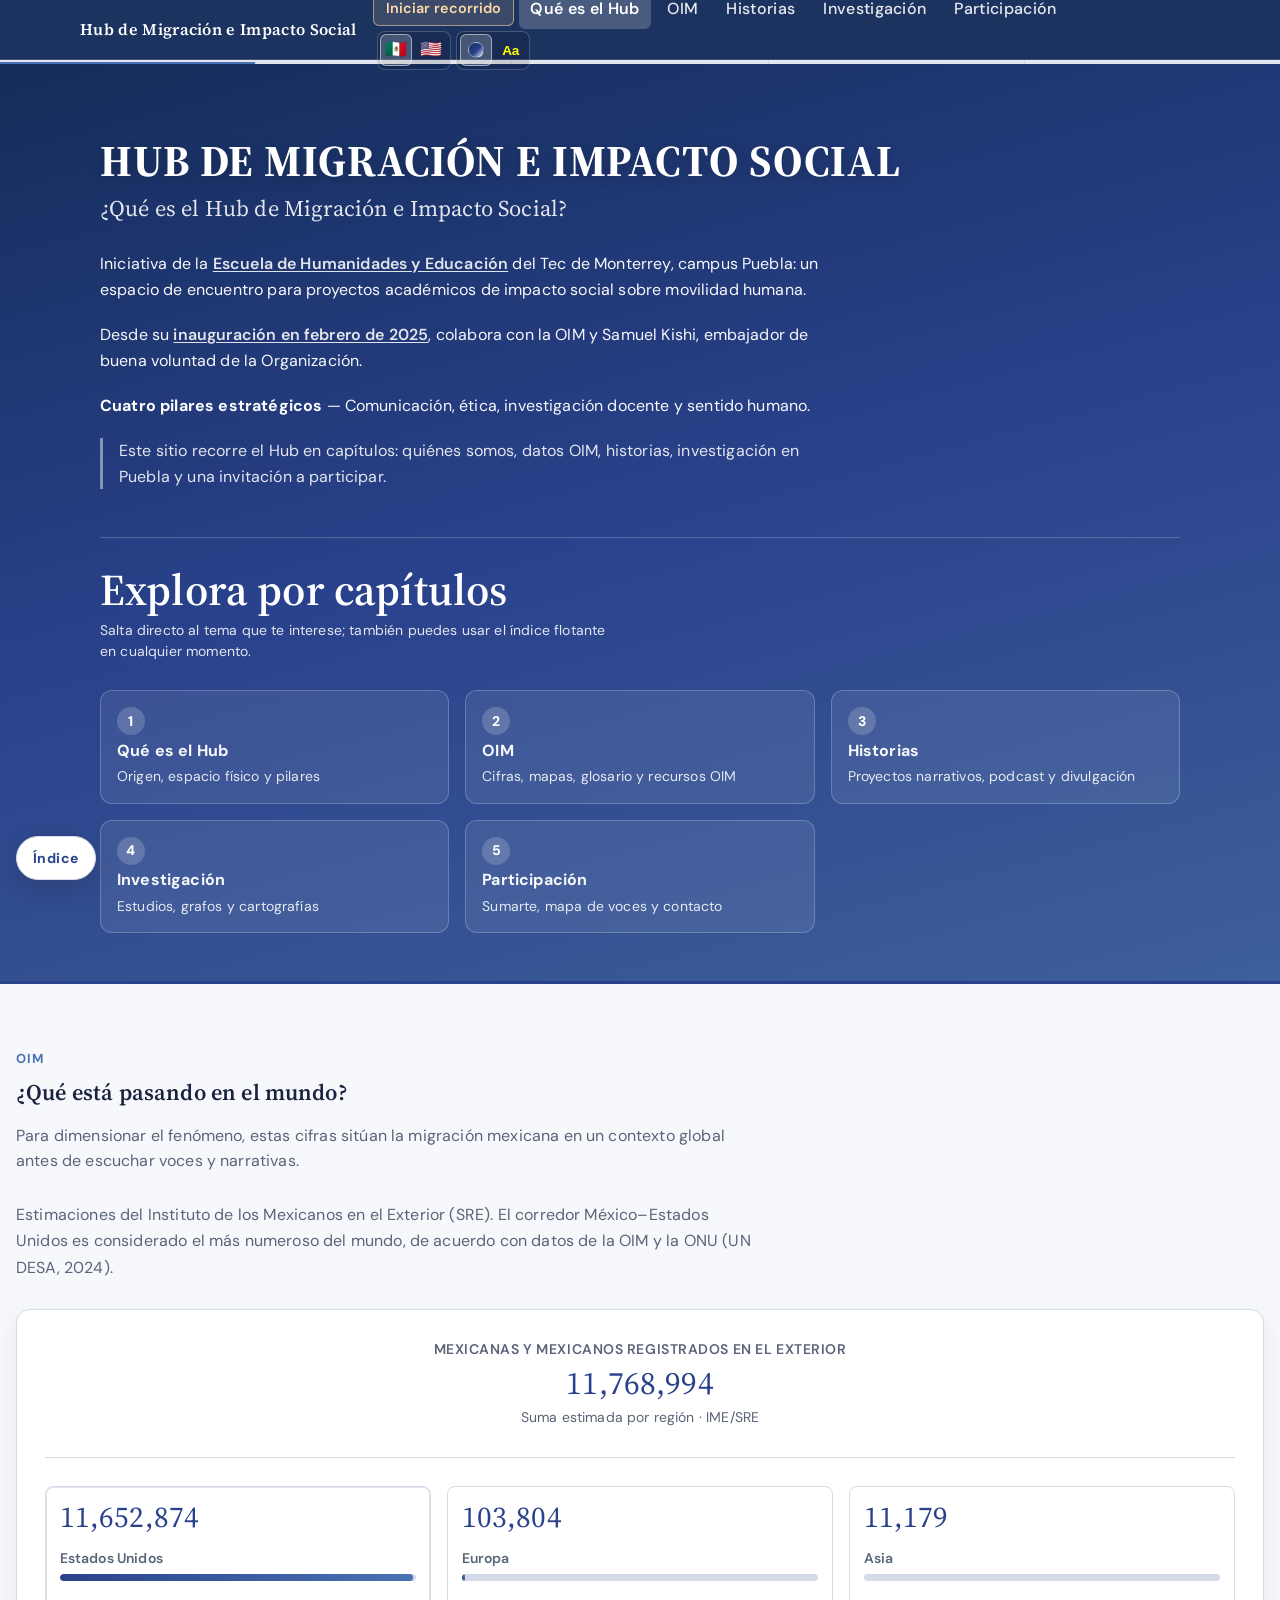
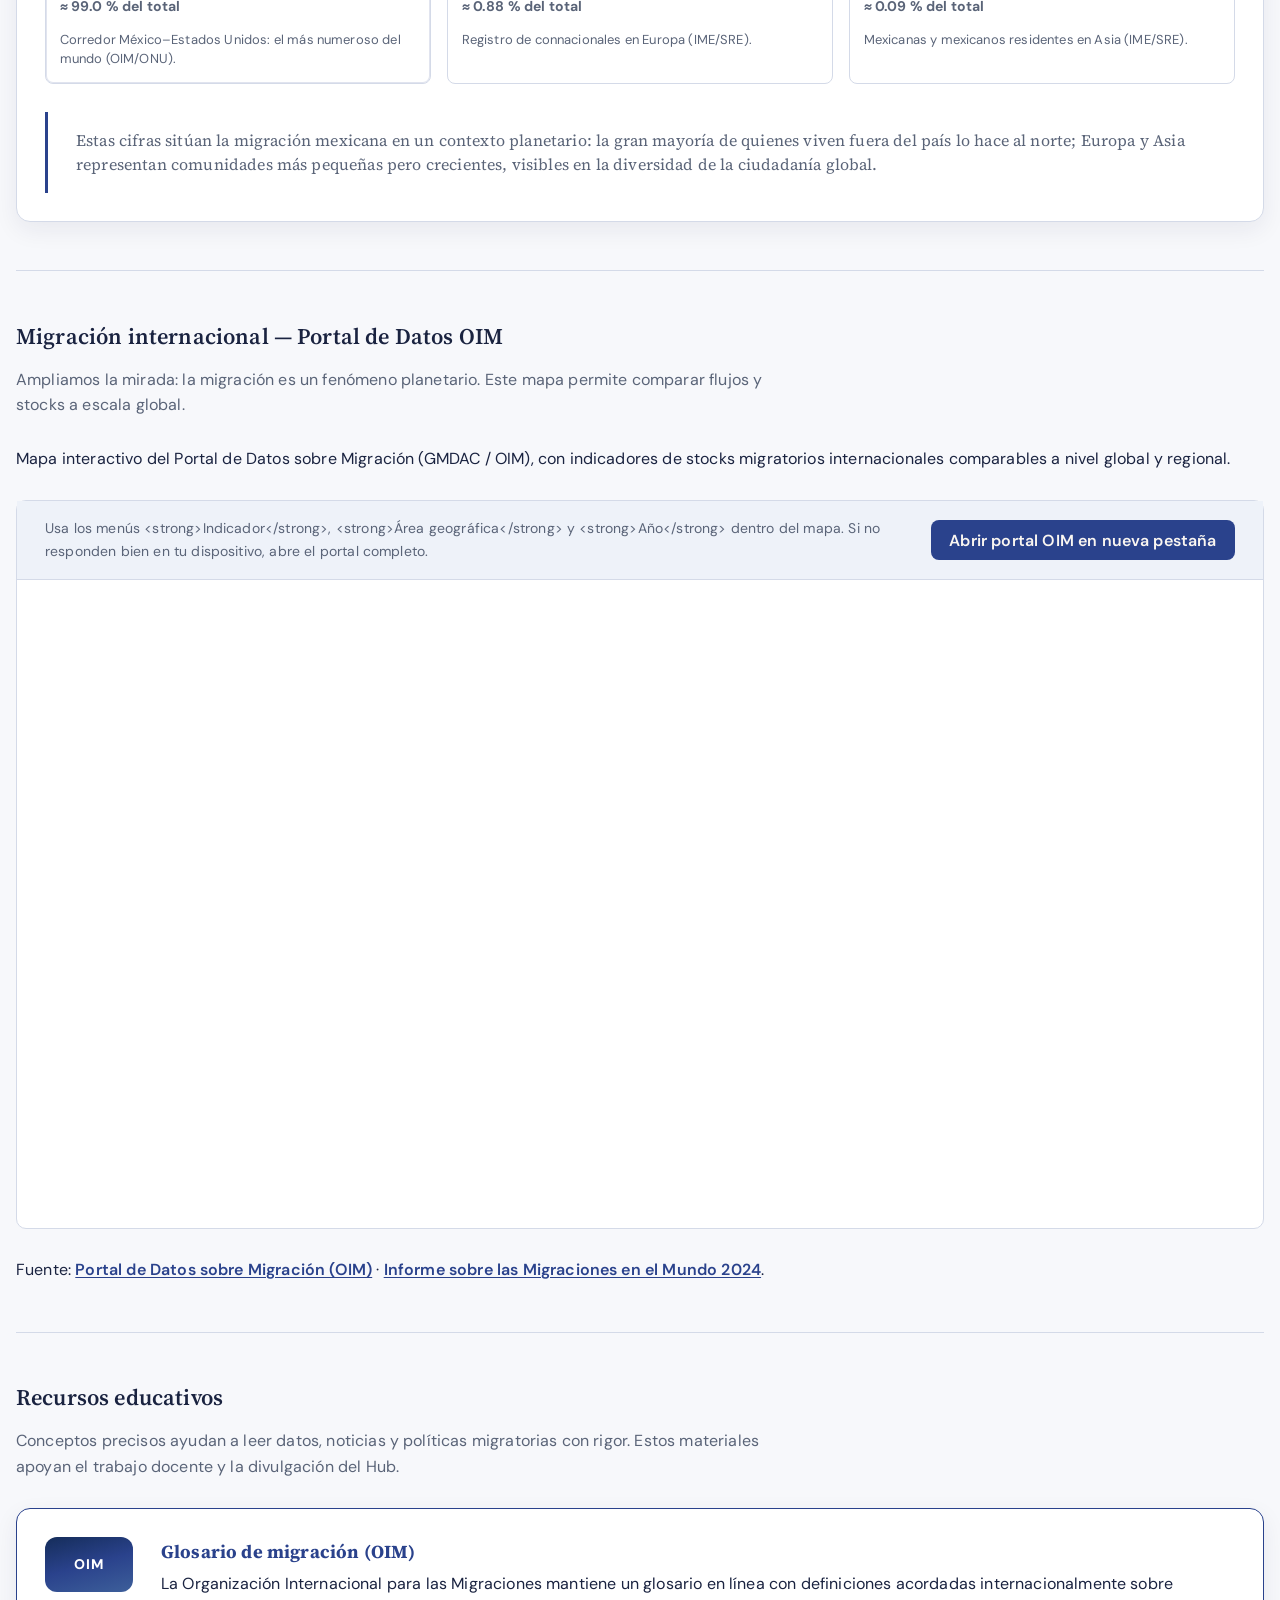
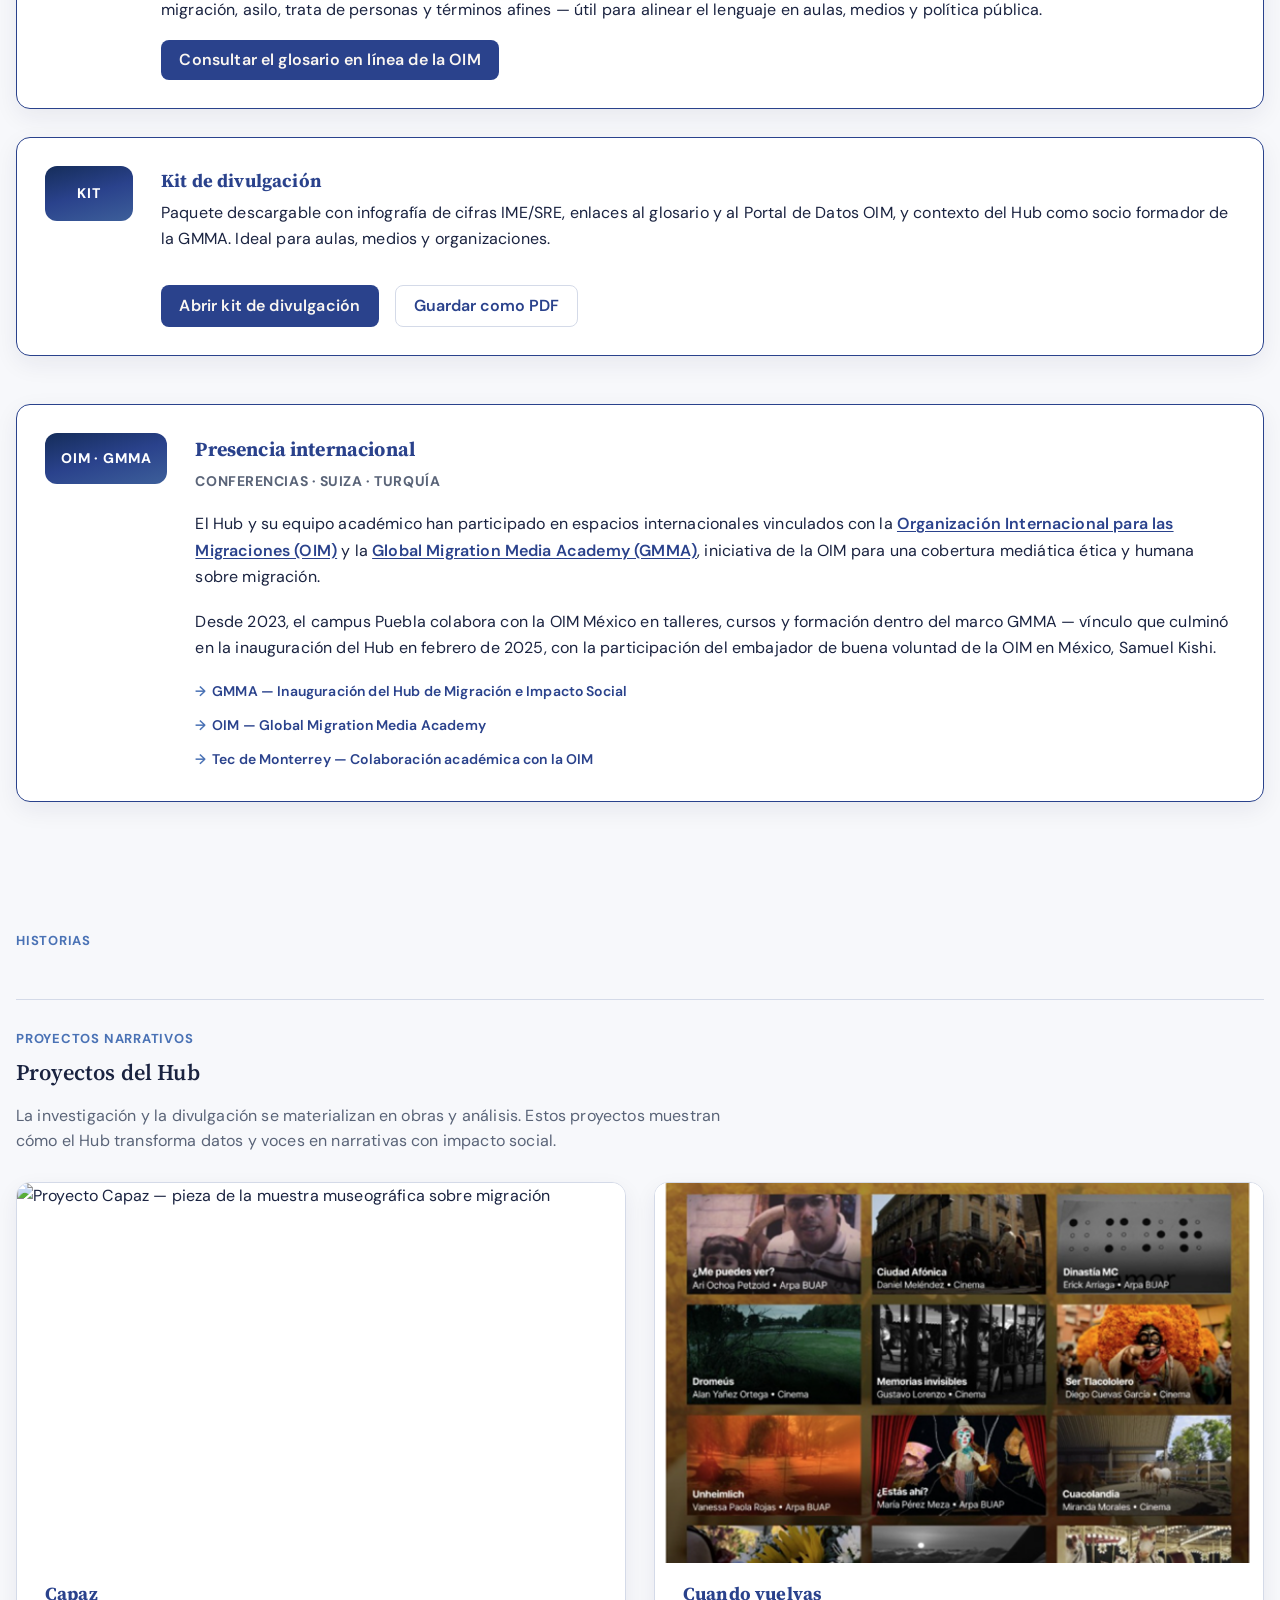
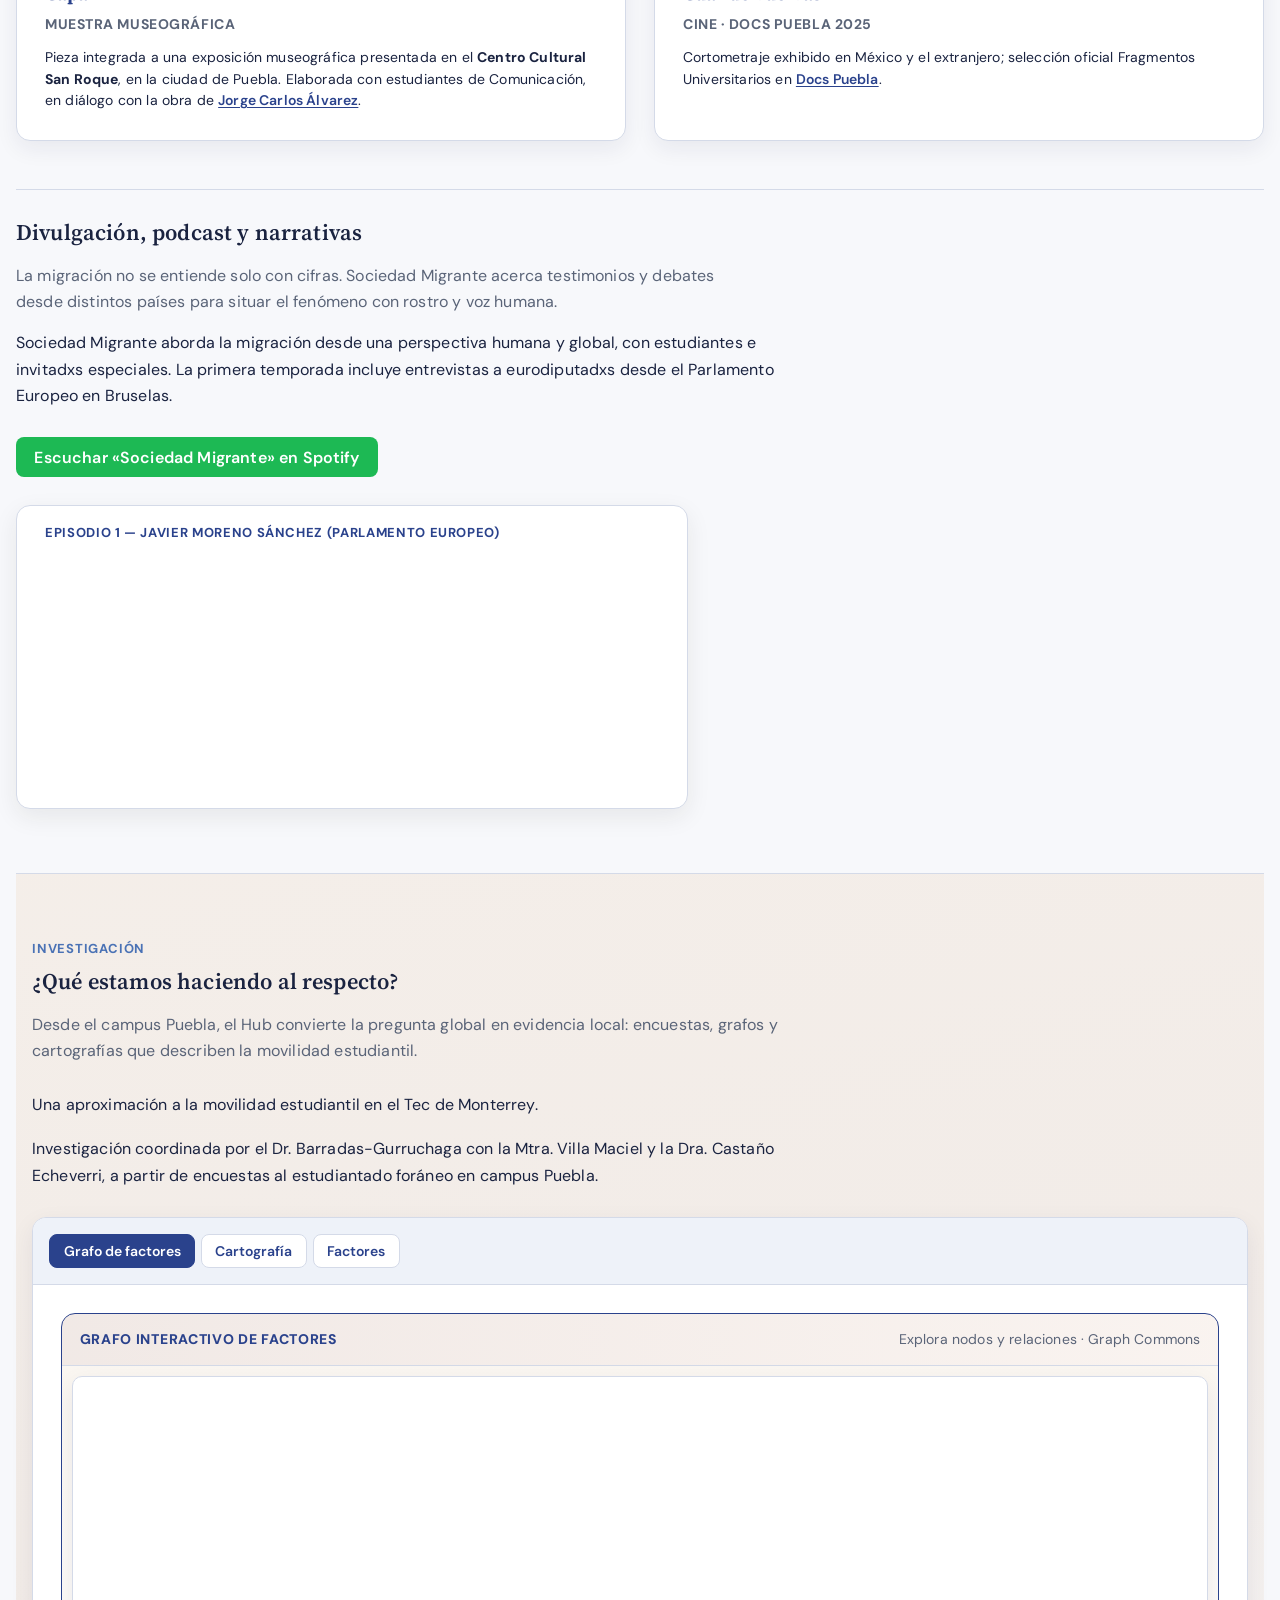
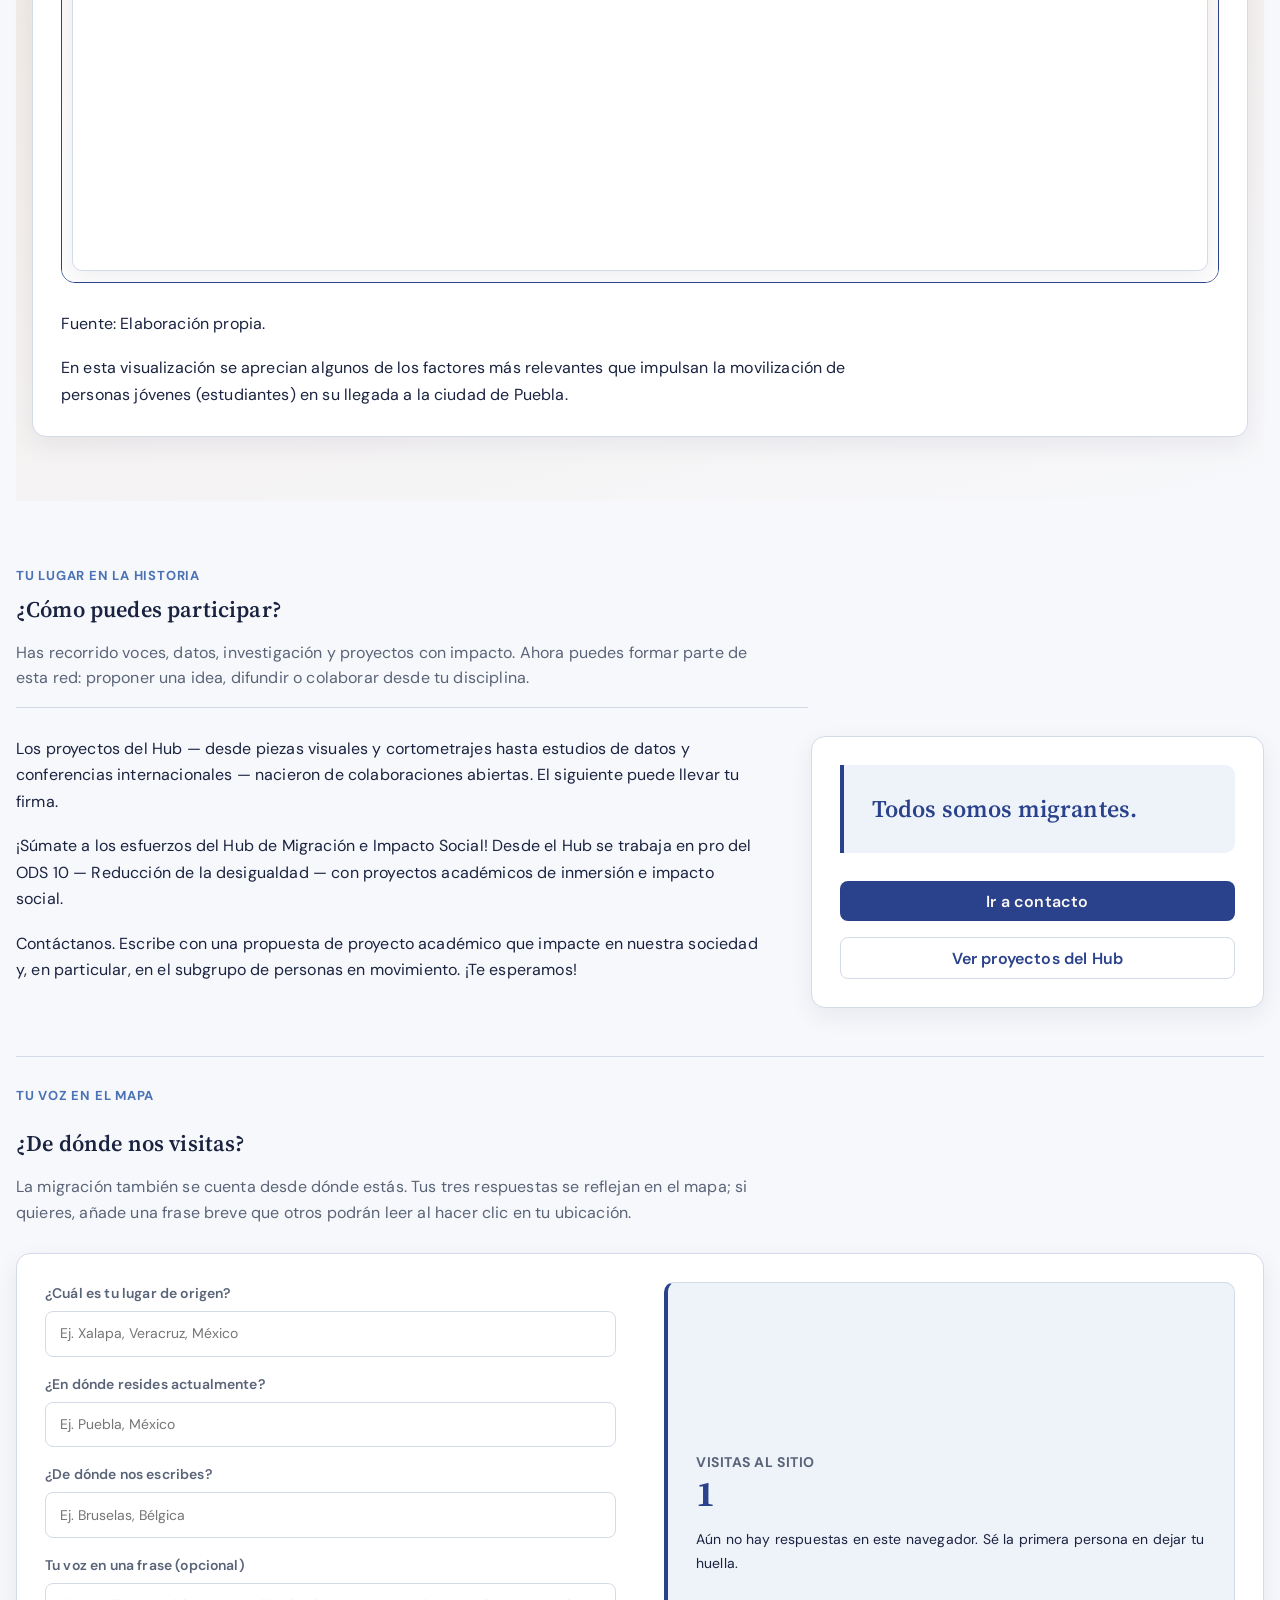
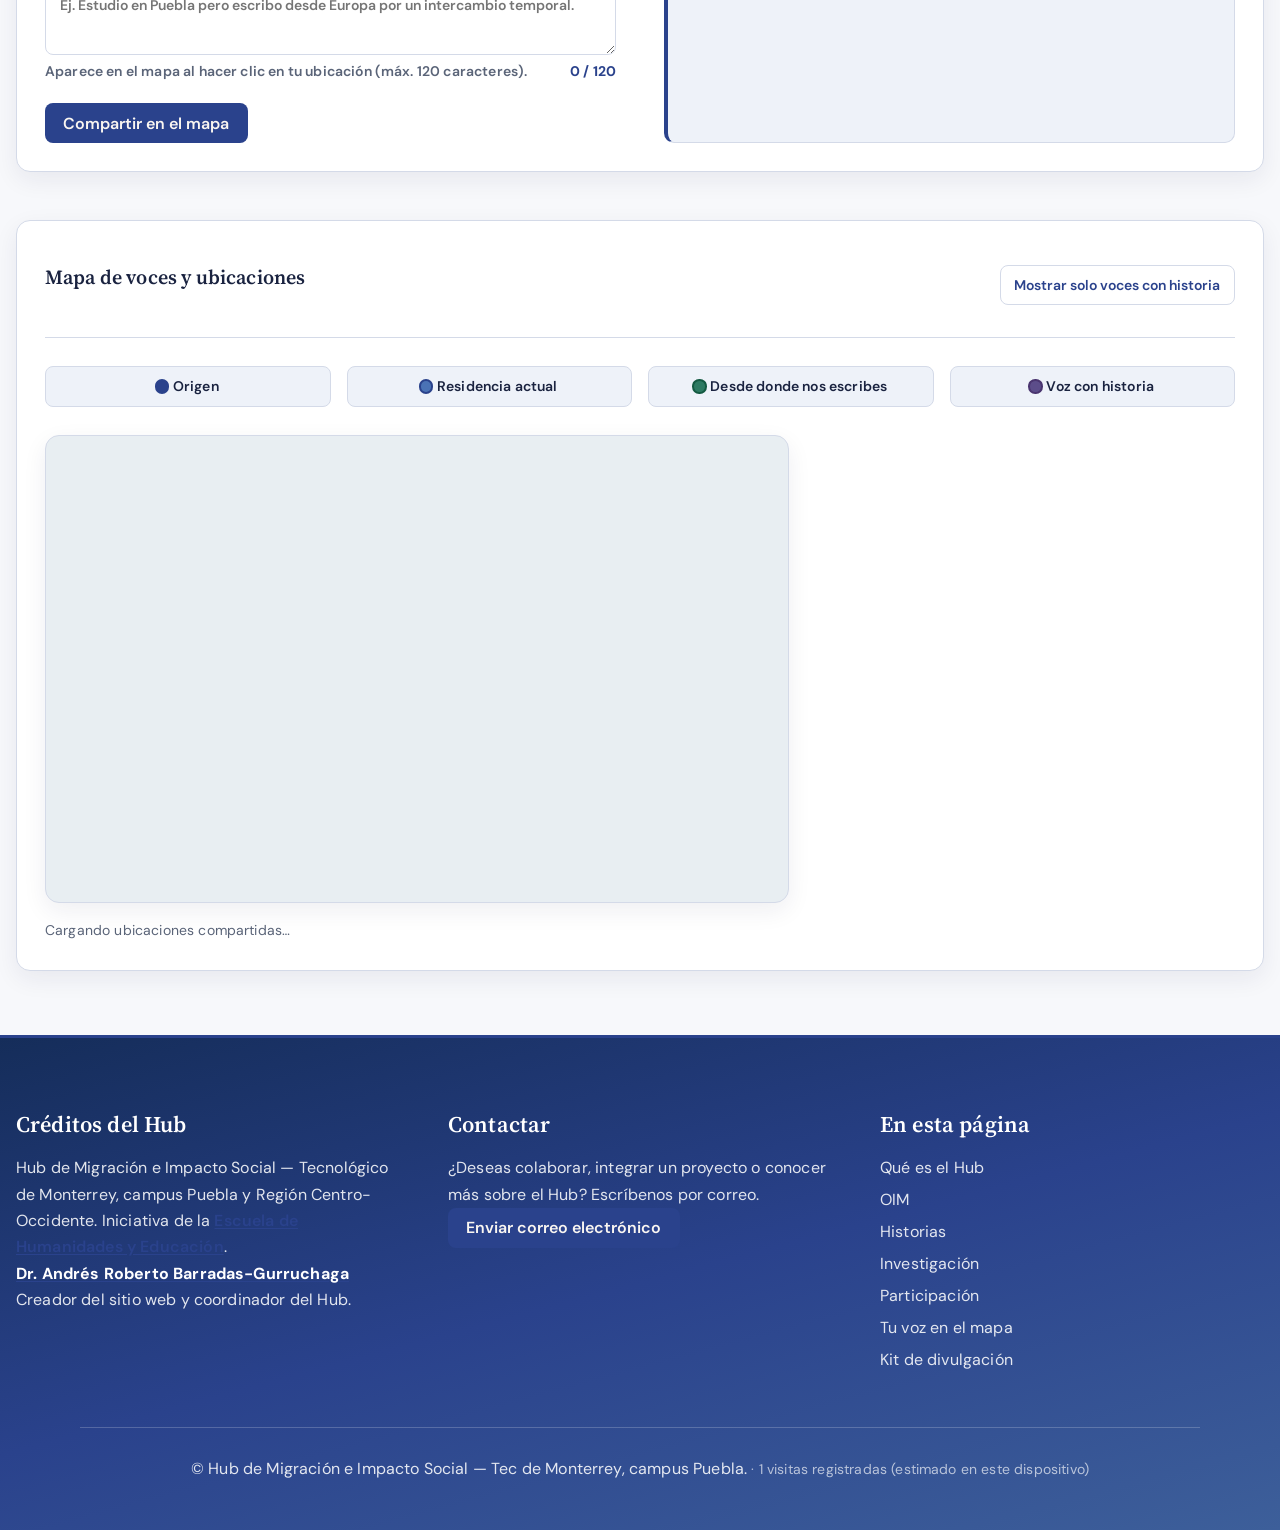
==== index.html @ b4bb7874 "a" ====
<!doctype html>
<html lang="es" data-paleta="institucional">
  <head>
    <meta charset="utf-8">
    <meta name="viewport" content="width=device-width, initial-scale=1">
    <title>Hub de Migración e Impacto Social — Tec de Monterrey, campus Puebla</title>
    <link rel="preconnect" href="https://fonts.googleapis.com">
    <link rel="preconnect" href="https://fonts.gstatic.com" crossorigin>
    <link href="https://fonts.googleapis.com/css2?family=DM+Sans:ital,opsz,wght@0,9..40,400;0,9..40,500;0,9..40,600;0,9..40,700;1,9..40,400&family=Source+Serif+4:ital,opsz,wght@0,8..60,400;0,8..60,600;0,8..60,700;1,8..60,400&display=swap" rel="stylesheet">
    <link rel="stylesheet" href="https://unpkg.com/leaflet@1.9.4/dist/leaflet.css" integrity="sha256-p4NxAoJBhIIN+hmNHrzRCf9tD/miZyoHS5obTRR9BMY=" crossorigin="">
    <link rel="stylesheet" href="style.css">
  </head>
  <body>
    <a class="saltar-contenido" href="#hub" data-i18n="skip">Saltar al contenido principal</a>

    <nav class="nav-hub" aria-label="Navegación principal del Hub">
      <div class="nav-hub-inner">
        <a class="nav-marca" href="#hub" data-i18n="nav.brand">Hub de Migración e Impacto Social</a>
        <button type="button" class="nav-toggle" aria-expanded="false" aria-controls="nav-menu" aria-label="Abrir menú de navegación">
          <span class="nav-toggle-bar" aria-hidden="true"></span>
          <span class="nav-toggle-bar" aria-hidden="true"></span>
          <span class="nav-toggle-bar" aria-hidden="true"></span>
        </button>
        <ul id="nav-menu" class="nav-menu">
          <li class="nav-item-recorrido">
            <button type="button" class="btn btn-recorrido-nav" id="btn-iniciar-recorrido" data-i18n="nav.tour">
              Iniciar recorrido
            </button>
          </li>
          <li><a href="#hub" data-nav="hub" data-i18n="nav.hub">Qué es el Hub</a></li>
          <li><a href="#ciudadania-global" data-nav="oim" data-i18n="nav.oim">OIM</a></li>
          <li><a href="#historias" data-nav="historias" data-i18n="nav.historias">Historias</a></li>
          <li><a href="#investigacion" data-nav="investigacion" data-i18n="nav.investigacion">Investigación</a></li>
          <li><a href="#participacion" data-nav="participacion" data-i18n="nav.participacion">Participación</a></li>
          <li class="nav-item-preferencias">
            <div class="nav-preferencias" role="group" aria-label="Preferencias de visualización">
              <div id="selector-idioma" class="selector-idioma" role="group" aria-label="Idioma">
                <button type="button" class="btn-idioma is-active" data-lang="es" aria-pressed="true" title="Español" aria-label="Español">
                  <span class="bandera" aria-hidden="true">🇲🇽</span>
                </button>
                <button type="button" class="btn-idioma" data-lang="en" aria-pressed="false" title="English" aria-label="English">
                  <span class="bandera" aria-hidden="true">🇺🇸</span>
                </button>
              </div>
              <div id="selector-paleta" class="selector-paleta" role="group" aria-label="Paleta de color">
                <button type="button" class="btn-paleta is-active" data-paleta="institucional" aria-pressed="true" title="Paleta institucional" data-i18n-aria="nav.palette.institutional" aria-label="Paleta institucional">
                  <span class="muestra-paleta muestra-institucional" aria-hidden="true"></span>
                </button>
                <button type="button" class="btn-paleta" data-paleta="accesibilidad" aria-pressed="false" title="Alto contraste" data-i18n-aria="nav.palette.accessibility" aria-label="Alto contraste para mejor lectura">
                  <span class="btn-paleta-icono" aria-hidden="true">Aa</span>
                </button>
              </div>
            </div>
          </li>
        </ul>
      </div>
    </nav>

    <div
      class="progreso-capitulos"
      id="progreso-capitulos"
      role="progressbar"
      aria-valuemin="0"
      aria-valuemax="100"
      aria-valuenow="0"
      data-i18n-aria="progress.label"
      aria-label="Progreso del recorrido por el Hub"
    >
      <div class="progreso-capitulos-relleno" id="progreso-relleno"></div>
      <div class="progreso-capitulos-segmentos" id="progreso-segmentos" aria-hidden="true"></div>
    </div>
    <p class="progreso-capitulo-actual" id="progreso-etiqueta" aria-live="polite">Capítulo: El Hub</p>

    <section id="hub" class="hub-presentacion seccion-ancla" aria-labelledby="hub-titulo-principal">
      <div class="hero-contenido">
        <h1 id="hub-titulo-principal" class="hub-titulo-principal titulo-grande">
          <span class="hub-titulo-linea" data-i18n="hub.title">HUB DE MIGRACIÓN E IMPACTO SOCIAL</span>
          <span class="hub-titulo-campus subtitulo" data-i18n="hub.subtitle">¿Qué es el Hub de Migración e Impacto Social?</span>
        </h1>

        <div class="hub-descripcion texto-flow">
          <p data-i18n="hub.p0" data-i18n-html="true">Iniciativa de la <a href="https://tec.mx/es/ehe" target="_blank" rel="noopener noreferrer">Escuela de Humanidades y Educación</a> del Tec de Monterrey, campus Puebla: un espacio de encuentro para proyectos académicos de impacto social sobre movilidad humana.</p>
          <p data-i18n="hub.p1" data-i18n-html="true">Desde su <a href="https://mediatik.com.mx/inauguran-en-el-tec-de-monterrey-puebla-un-centro-para-el-estudio-de-la-migracion/" target="_blank" rel="noopener noreferrer">inauguración en febrero de 2025</a>, colabora con la OIM y Samuel Kishi, embajador de buena voluntad de la Organización.</p>
          <p>
            <strong data-i18n="hub.p2.title">Cuatro pilares estratégicos</strong>
            <span data-i18n="hub.p2.body"> — Comunicación, ética, investigación docente y sentido humano.</span>
          </p>
          <p class="puente-narrativo hub-puente" data-i18n="hub.puente">
            Este sitio recorre el Hub en capítulos: quiénes somos, datos OIM, historias, investigación en Puebla y una invitación a participar.
          </p>
        </div>

        <nav class="hub-mapa-capitulos" aria-labelledby="hub-mapa-titulo">
          <h2 id="hub-mapa-titulo" class="hub-mapa-titulo" data-i18n="navmap.title">Explora por capítulos</h2>
          <p class="hub-mapa-ayuda" data-i18n="navmap.hint">Salta directo al tema que te interese; también puedes usar el índice flotante en cualquier momento.</p>
          <ul class="hub-mapa-grid">
            <li>
              <a href="#hub" class="hub-mapa-tarjeta" data-capitulo="hub">
                <span class="hub-mapa-num" aria-hidden="true">1</span>
                <span class="hub-mapa-nombre" data-i18n="nav.hub">Qué es el Hub</span>
                <span class="hub-mapa-desc" data-i18n="navmap.hub.desc">Origen, espacio físico y pilares</span>
              </a>
            </li>
            <li>
              <a href="#ciudadania-global" class="hub-mapa-tarjeta" data-capitulo="ciudadania-global">
                <span class="hub-mapa-num" aria-hidden="true">2</span>
                <span class="hub-mapa-nombre" data-i18n="nav.oim">OIM</span>
                <span class="hub-mapa-desc" data-i18n="navmap.oim.desc">Cifras, mapas, glosario y recursos OIM</span>
              </a>
            </li>
            <li>
              <a href="#historias" class="hub-mapa-tarjeta" data-capitulo="historias">
                <span class="hub-mapa-num" aria-hidden="true">3</span>
                <span class="hub-mapa-nombre" data-i18n="nav.historias">Historias</span>
                <span class="hub-mapa-desc" data-i18n="navmap.historias.desc">Proyectos narrativos, podcast y divulgación</span>
              </a>
            </li>
            <li>
              <a href="#investigacion" class="hub-mapa-tarjeta" data-capitulo="investigacion">
                <span class="hub-mapa-num" aria-hidden="true">4</span>
                <span class="hub-mapa-nombre" data-i18n="nav.investigacion">Investigación</span>
                <span class="hub-mapa-desc" data-i18n="navmap.investigacion.desc">Estudios, grafos y cartografías</span>
              </a>
            </li>
            <li>
              <a href="#participacion" class="hub-mapa-tarjeta" data-capitulo="participacion">
                <span class="hub-mapa-num" aria-hidden="true">5</span>
                <span class="hub-mapa-nombre" data-i18n="nav.participacion">Participación</span>
                <span class="hub-mapa-desc" data-i18n="navmap.participacion.desc">Sumarte, mapa de voces y contacto</span>
              </a>
            </li>
          </ul>
        </nav>
      </div>
    </section>

    <section id="ciudadania-global" class="seccion-datos seccion-rubro seccion-rubro--clara seccion-ancla" aria-labelledby="titulo-ciudadania">
      <div class="ancho-contenido">
        <p class="etiqueta" data-i18n="oim.label">OIM</p>
        <h2 id="titulo-ciudadania" class="subtitulo" data-i18n="ciudadania.title">¿Qué está pasando en el mundo?</h2>
        <p class="texto puente-narrativo" data-i18n="ciudadania.puente">
          Para dimensionar el fenómeno, estas cifras sitúan la migración mexicana en un contexto global antes de escuchar voces y narrativas.
        </p>
        <p class="texto datos-fuente" data-i18n="ciudadania.fuente">
          Estimaciones del Instituto de los Mexicanos en el Exterior (SRE). El corredor México–Estados Unidos es considerado el más numeroso del mundo, de acuerdo con datos de la OIM y la ONU (UN DESA, 2024).
        </p>

        <div class="ciudadania-datos-panel">
          <div class="ciudadania-total-resumen" aria-live="polite">
            <p class="ciudadania-total-etiqueta" data-i18n="ciudadania.total.label">Mexicanas y mexicanos registrados en el exterior</p>
            <p id="migrantes-total" class="ciudadania-total-numero">—</p>
            <p class="ciudadania-total-nota" data-i18n="ciudadania.total.nota">Suma estimada por región · IME/SRE</p>
          </div>

          <div class="panel-resumen panel-migracion" id="panel-migracion-contadores">
            <article class="ciudadania-region-card ciudadania-region-card--destacada">
              <span id="migrantes-eua" class="dato-destacado" data-contador="11654000" data-region="usa">0</span>
              <p class="texto ciudadania-region-nombre" data-i18n="ciudadania.usa">Estados Unidos</p>
              <div class="ciudadania-barra" role="presentation" aria-hidden="true">
                <span class="ciudadania-barra-relleno" data-barra-region="usa"></span>
              </div>
              <p class="ciudadania-region-pct" data-pct-region="usa"></p>
              <p class="ciudadania-region-nota" data-i18n="ciudadania.usa.nota">Corredor México–Estados Unidos: el más numeroso del mundo (OIM/ONU).</p>
            </article>
            <article class="ciudadania-region-card">
              <span id="migrantes-europa" class="dato-destacado" data-contador="103814" data-region="europa">0</span>
              <p class="texto ciudadania-region-nombre" data-i18n="ciudadania.europe">Europa</p>
              <div class="ciudadania-barra" role="presentation" aria-hidden="true">
                <span class="ciudadania-barra-relleno" data-barra-region="europa"></span>
              </div>
              <p class="ciudadania-region-pct" data-pct-region="europa"></p>
              <p class="ciudadania-region-nota" data-i18n="ciudadania.europe.nota">Registro de connacionales en Europa (IME/SRE).</p>
            </article>
            <article class="ciudadania-region-card">
              <span id="migrantes-asia" class="dato-destacado" data-contador="11180" data-region="asia">0</span>
              <p class="texto ciudadania-region-nombre" data-i18n="ciudadania.asia">Asia</p>
              <div class="ciudadania-barra" role="presentation" aria-hidden="true">
                <span class="ciudadania-barra-relleno" data-barra-region="asia"></span>
              </div>
              <p class="ciudadania-region-pct" data-pct-region="asia"></p>
              <p class="ciudadania-region-nota" data-i18n="ciudadania.asia.nota">Mexicanas y mexicanos residentes en Asia (IME/SRE).</p>
            </article>
          </div>

          <p class="ciudadania-contexto texto" data-i18n="ciudadania.contexto">
            Estas cifras sitúan la migración mexicana en un contexto planetario: la gran mayoría de quienes viven fuera del país lo hace al norte; Europa y Asia representan comunidades más pequeñas pero crecientes, visibles en la diversidad de la ciudadanía global.
          </p>
        </div>

        <div class="ciudadania-oim-bloque">
          <h3 class="subtitulo ciudadania-oim-titulo" data-i18n="ciudadania.oim.title">Migración internacional — Portal de Datos OIM</h3>
          <p class="texto puente-narrativo" data-i18n="ciudadania.oim.puente">
            Ampliamos la mirada: la migración es un fenómeno planetario. Este mapa permite comparar flujos y stocks a escala global.
          </p>
          <p class="texto" data-i18n="ciudadania.oim.body">
            Mapa interactivo del Portal de Datos sobre Migración (GMDAC / OIM), con indicadores de stocks migratorios internacionales comparables a nivel global y regional.
          </p>
          <div class="oim-embed-contenedor">
            <div class="oim-embed-cabecera">
              <p class="oim-embed-ayuda texto" data-i18n="ciudadania.oim.help">
                Usa los menús <strong>Indicador</strong>, <strong>Área geográfica</strong> y <strong>Año</strong> dentro del mapa. Si no responden bien en tu dispositivo, abre el portal completo.
              </p>
              <a
                class="btn btn-correo btn-oim-externo"
                id="oim-portal-externo"
                href="https://www.migrationdataportal.org/es"
                target="_blank"
                rel="noopener noreferrer"
                data-i18n="ciudadania.oim.open"
              >Abrir portal OIM en nueva pestaña</a>
            </div>
            <iframe
              class="oim-iframe"
              id="oim-map-iframe"
              src="https://www.migrationdataportal.org/es/embed-map"
              title="Mapa interactivo de migración — Organización Internacional para las Migraciones"
              loading="lazy"
              allowfullscreen
            ></iframe>
          </div>
          <p class="texto texto-fuente" data-i18n="ciudadania.oim.source" data-i18n-html="true">
            Fuente:
            <a href="https://www.migrationdataportal.org/es" target="_blank" rel="noopener noreferrer">Portal de Datos sobre Migración (OIM)</a>
            ·
            <a href="https://worldmigrationreport.iom.int/what-we-do/world-migration-report-2024/chapter-2/international-migrants-numbers-and-trends" target="_blank" rel="noopener noreferrer">Informe sobre las Migraciones en el Mundo 2024</a>.
          </p>
        </div>

        <div class="oim-recursos-bloque" id="recursos-oim" aria-labelledby="titulo-recursos-oim">
          <h3 id="titulo-recursos-oim" class="subtitulo" data-i18n="aprendizajes.title">Recursos educativos</h3>
          <p class="texto puente-narrativo" data-i18n="aprendizajes.puente">
            Conceptos precisos ayudan a leer datos, noticias y políticas migratorias con rigor. Estos materiales apoyan el trabajo docente y la divulgación del Hub.
          </p>

          <article class="glosario-oim tarjeta-recurso">
            <div class="tarjeta-recurso-marca" aria-hidden="true">
              <span class="tarjeta-recurso-sigla">OIM</span>
            </div>
            <div class="tarjeta-recurso-cuerpo texto-flow">
              <h4 class="proyecto-nombre" data-i18n="aprendizajes.glossary.title">Glosario de migración (OIM)</h4>
              <p class="texto" data-i18n="aprendizajes.glossary.body">
                La Organización Internacional para las Migraciones mantiene un glosario en línea con definiciones acordadas internacionalmente sobre migración, asilo, trata de personas y términos afines — útil para alinear el lenguaje en aulas, medios y política pública.
              </p>
              <a
                class="btn btn-correo"
                href="https://www.iom.int/key-migration-terms"
                target="_blank"
                rel="noopener noreferrer"
                data-i18n="aprendizajes.glossary.link"
              >
                Consultar el glosario en línea de la OIM
              </a>
            </div>
          </article>

          <article class="kit-divulgacion tarjeta-recurso" aria-labelledby="titulo-kit-divulgacion">
            <div class="tarjeta-recurso-marca" aria-hidden="true">
              <span class="tarjeta-recurso-sigla">KIT</span>
            </div>
            <div class="tarjeta-recurso-cuerpo texto-flow">
              <h4 id="titulo-kit-divulgacion" class="proyecto-nombre" data-i18n="kit.title">Kit de divulgación</h4>
              <p class="texto" data-i18n="kit.body">
                Paquete descargable con infografía de cifras IME/SRE, enlaces al glosario y al Portal de Datos OIM, y contexto del Hub como socio formador de la GMMA. Ideal para aulas, medios y organizaciones.
              </p>
              <div class="kit-acciones-sitio">
                <a
                  class="btn btn-correo"
                  href="kit-divulgacion.html"
                  target="_blank"
                  rel="noopener noreferrer"
                  data-i18n="kit.open"
                >Abrir kit de divulgación</a>
                <button type="button" class="btn btn-proyectos" id="btn-kit-pdf" data-i18n="kit.pdf">Guardar como PDF</button>
              </div>
            </div>
          </article>
        </div>

        <aside class="proyecto-internacional ciudadania-internacional" aria-labelledby="titulo-internacional">
          <div class="proyecto-internacional-marca" aria-hidden="true">
            <span class="proyecto-internacional-sigla">OIM · GMMA</span>
          </div>
          <div class="proyecto-internacional-contenido texto-flow">
            <h3 id="titulo-internacional" class="proyecto-nombre" data-i18n="ciudadania.int.title">Presencia internacional</h3>
            <p class="proyecto-tipo" data-i18n="ciudadania.int.type">Conferencias · Suiza · Turquía</p>
            <p class="texto" data-i18n="ciudadania.int.p1" data-i18n-html="true">
              El Hub y su equipo académico han participado en espacios internacionales vinculados con la
              <a href="https://www.iom.int/" target="_blank" rel="noopener noreferrer">Organización Internacional para las Migraciones (OIM)</a>
              y la
              <a href="https://www.mediamigrationacademy.org/about" target="_blank" rel="noopener noreferrer">Global Migration Media Academy (GMMA)</a>,
              iniciativa de la OIM para una cobertura mediática ética y humana sobre migración.
            </p>
            <p class="texto" data-i18n="ciudadania.int.p2">
              Desde 2023, el campus Puebla colabora con la OIM México en talleres, cursos y formación dentro del marco GMMA — vínculo que culminó en la inauguración del Hub en febrero de 2025, con la participación del embajador de buena voluntad de la OIM en México, Samuel Kishi.
            </p>
            <ul class="proyecto-enlaces">
              <li>
                <a href="https://www.mediamigrationacademy.org/blog/migration-and-social-impact-hub" target="_blank" rel="noopener noreferrer">
                  GMMA — Inauguración del Hub de Migración e Impacto Social
                </a>
              </li>
              <li>
                <a href="https://www.iom.int/news/global-migration-media-academy-brings-students-communications-professionals-together-address-ethical-coverage-migration" target="_blank" rel="noopener noreferrer">
                  OIM — Global Migration Media Academy
                </a>
              </li>
              <li>
                <a href="https://conecta.tec.mx/es/noticias/puebla/institucion/narrativa-en-corto-alumnos-de-tec-puebla-analizan-fenomeno-migratorio" target="_blank" rel="noopener noreferrer">
                  Tec de Monterrey — Colaboración académica con la OIM
                </a>
              </li>
            </ul>
          </div>
        </aside>
      </div>
    </section>

    <section id="historias" class="seccion-podcast seccion-rubro seccion-rubro--panel seccion-ancla" aria-labelledby="titulo-historias">
      <div class="ancho-contenido">
        <p class="etiqueta" data-i18n="historias.label">Historias</p>

        <div id="storytelling" class="historias-storytelling historias-storytelling--primero" aria-labelledby="titulo-storytelling">
          <p class="etiqueta" data-i18n="storytelling.label">Proyectos narrativos</p>
          <h2 id="titulo-storytelling" class="subtitulo" data-i18n="storytelling.title">Proyectos del Hub</h2>
          <p class="texto puente-narrativo" data-i18n="storytelling.puente">
            La investigación y la divulgación se materializan en obras y análisis. Estos proyectos muestran cómo el Hub transforma datos y voces en narrativas con impacto social.
          </p>

          <div class="proyectos-galeria">
            <article class="proyecto-tarjeta">
              <figure class="proyecto-figura">
                <img src="Capaz.png" alt="Proyecto Capaz — pieza de la muestra museográfica sobre migración" loading="lazy">
              </figure>
              <div class="proyecto-cuerpo">
                <h3 class="proyecto-nombre" data-i18n="storytelling.capaz.name">Capaz</h3>
                <p class="proyecto-tipo" data-i18n="storytelling.capaz.type">Muestra museográfica</p>
                <p class="texto" data-i18n="storytelling.capaz.body" data-i18n-html="true">
                  Pieza integrada a una exposición museográfica presentada en el
                  <strong>Centro Cultural San Roque</strong>, en la ciudad de Puebla.
                  Elaborada con estudiantes de Comunicación, en diálogo con la obra de
                  <a href="https://jorgecarlos.com/" target="_blank" rel="noopener noreferrer">Jorge Carlos Álvarez</a>.
                </p>
              </div>
            </article>

            <article class="proyecto-tarjeta">
              <figure class="proyecto-figura">
                <a href="https://docsmx.org" target="_blank" rel="noopener noreferrer">
                  <img src="CuandoVuelvas_DocsPue2025.2.png" alt="Cuando vuelvas — selección Docs Puebla 2025" loading="lazy">
                </a>
              </figure>
              <div class="proyecto-cuerpo">
                <h3 class="proyecto-nombre" data-i18n="storytelling.cuando.name">Cuando vuelvas</h3>
                <p class="proyecto-tipo" data-i18n="storytelling.cuando.type">Cine · Docs Puebla 2025</p>
                <p class="texto" data-i18n="storytelling.cuando.body" data-i18n-html="true">
                  Cortometraje exhibido en México y el extranjero; selección oficial Fragmentos Universitarios en
                  <a href="https://docsmx.org" target="_blank" rel="noopener noreferrer">Docs Puebla</a>.
                </p>
              </div>
            </article>
          </div>
        </div>

        <div class="historias-podcast-bloque" aria-labelledby="titulo-historias">
          <h2 id="titulo-historias" class="subtitulo" data-i18n="historias.title">Divulgación, podcast y narrativas</h2>
          <p class="texto puente-narrativo historias-podcast-puente" data-i18n="creacion.puente">
            La migración no se entiende solo con cifras. Sociedad Migrante acerca testimonios y debates desde distintos países para situar el fenómeno con rostro y voz humana.
          </p>
          <div class="podcast-contenido texto-flow">
            <p class="texto" data-i18n="creacion.p2">
              Sociedad Migrante aborda la migración desde una perspectiva humana y global, con estudiantes e invitadxs especiales. La primera temporada incluye entrevistas a eurodiputadxs desde el Parlamento Europeo en Bruselas.
            </p>
            <a
              class="btn btn-spotify"
              href="https://open.spotify.com/show/1GOWpD3yzR7r3ui2EHd2HM"
              target="_blank"
              rel="noopener noreferrer"
              data-i18n="creacion.spotify"
            >
              Escuchar «Sociedad Migrante» en Spotify
            </a>
          </div>

          <div class="podcast-reproductor">
            <p class="podcast-reproductor-etiqueta" data-i18n="creacion.episode">Episodio 1 — Javier Moreno Sánchez (Parlamento Europeo)</p>
            <iframe
              class="podcast-embed"
              src="https://open.spotify.com/embed/episode/1pZksnI3J2604Y3gl9abbT?utm_source=generator&theme=0"
              title="Charla con Javier Moreno Sánchez, desde el Parlamento Europeo — Parte 1 — Sociedad Migrante"
              loading="lazy"
              allow="autoplay; clipboard-write; encrypted-media; fullscreen; picture-in-picture"
              allowfullscreen
            ></iframe>
          </div>
        </div>
      </div>
    </section>

    <main>
      <section id="investigacion" class="seccion-investigacion seccion-rubro seccion-rubro--panel seccion-ancla" aria-labelledby="titulo-investigacion">
        <div class="ancho-contenido">
          <p id="etiqueta-investigacion" class="etiqueta" data-i18n="investigacion.label">Investigación</p>
          <h2 id="titulo-investigacion" class="subtitulo" data-i18n="investigacion.title">¿Qué estamos haciendo al respecto?</h2>
          <p class="texto puente-narrativo" data-i18n="investigacion.puente">
            Desde el campus Puebla, el Hub convierte la pregunta global en evidencia local: encuestas, grafos y cartografías que describen la movilidad estudiantil.
          </p>

          <div class="investigacion-intro texto-flow">
            <p class="texto" data-i18n="investigacion.study.p1"><strong>Una aproximación a la movilidad estudiantil en el Tec de Monterrey.</strong></p>
            <p class="texto" data-i18n="investigacion.study.p2">
              Investigación coordinada por el Dr. Barradas-Gurruchaga con la Mtra. Villa Maciel y la Dra. Castaño Echeverri, a partir de encuestas al estudiantado foráneo en campus Puebla.
            </p>
          </div>

          <div class="investigacion-tabs" id="investigacion-tabs">
            <div class="investigacion-tabs-nav" role="tablist" aria-label="Evidencias de investigación">
              <button type="button" class="investigacion-tab-btn is-active" role="tab" id="tab-grafo" aria-selected="true" aria-controls="panel-grafo" data-tab="grafo" data-i18n="investigacion.tab.graph">Grafo de factores</button>
              <button type="button" class="investigacion-tab-btn" role="tab" id="tab-carto" aria-selected="false" aria-controls="panel-carto" data-tab="carto" data-i18n="investigacion.tab.carto">Cartografía</button>
              <button type="button" class="investigacion-tab-btn" role="tab" id="tab-factores" aria-selected="false" aria-controls="panel-factores" data-tab="factores" data-i18n="investigacion.tab.factores">Factores</button>
            </div>

            <div class="investigacion-tab-panel is-active" id="panel-grafo" role="tabpanel" aria-labelledby="tab-grafo" data-panel="grafo">
              <div class="graphcommons-marco">
                <div class="graphcommons-cabecera">
                  <p class="graphcommons-etiqueta" data-i18n="investigacion.graph.label">Grafo interactivo de factores</p>
                  <p class="graphcommons-nota" data-i18n="investigacion.graph.note">Explora nodos y relaciones · Graph Commons</p>
                </div>
                <div class="graphcommons-contenedor">
                  <iframe
                    class="graphcommons-iframe"
                    src="https://graphcommons.com/graphs/c1b30234-b0f4-4379-9443-551076505668?mode=select&show=ai-chat"
                    title="Grafo de factores de movilidad estudiantil — Graph Commons"
                    loading="lazy"
                    allowfullscreen
                  ></iframe>
                </div>
              </div>
              <div class="investigacion-pie texto-flow">
                <p class="texto texto-fuente" data-i18n="investigacion.graph.source">Fuente: Elaboración propia.</p>
                <p class="texto" data-i18n="investigacion.graph.body">
                  En esta visualización se aprecian algunos de los factores más relevantes que impulsan la movilización de personas jóvenes (estudiantes) en su llegada a la ciudad de Puebla.
                </p>
              </div>
            </div>

            <div class="investigacion-tab-panel" id="panel-carto" role="tabpanel" aria-labelledby="tab-carto" data-panel="carto" hidden>
              <p class="texto" data-i18n="investigacion.carto.body">
                Dendograma lineal con estados de procedencia, ciudades de origen y razones de llegada a Puebla.
              </p>
              <p class="texto cartog-ayuda" data-i18n="investigacion.carto.help">
                Pasa el cursor o toca un nodo para resaltar sus conexiones. Haz clic para fijar la selección.
              </p>

              <div class="cartog-controles" aria-label="Controles de la cartografía">
                <div class="cartog-filtros-columna" role="group" aria-label="Filtrar por columna del dendograma">
                  <span class="cartog-filtros-etiqueta" data-i18n="investigacion.carto.filter">Ver columna</span>
                  <button type="button" class="cartog-filtro-btn is-active" data-filtro-columna="todos" data-i18n="investigacion.carto.all">Todo</button>
                  <button type="button" class="cartog-filtro-btn" data-filtro-columna="estados" data-i18n="investigacion.carto.states">Estados</button>
                  <button type="button" class="cartog-filtro-btn" data-filtro-columna="ciudades" data-i18n="investigacion.carto.cities">Ciudades</button>
                  <button type="button" class="cartog-filtro-btn" data-filtro-columna="motivos" data-i18n="investigacion.carto.motives">Motivos</button>
                </div>
                <label class="cartog-filtro">
                  <span data-i18n="investigacion.carto.search">Buscar en la cartografía</span>
                  <input type="search" id="cartog-buscar" data-i18n-placeholder="investigacion.carto.search.ph" placeholder="Estado, ciudad o motivo…" autocomplete="off">
                </label>
                <button type="button" class="btn btn-cartog-limpiar" id="cartog-limpiar" hidden data-i18n="investigacion.carto.clear">Limpiar selección</button>
              </div>

              <div class="svg-wrapper" id="cartog-contenedor">
                <object
                  id="cartog-svg"
                  data="Cartog.Estudiantes.svg"
                  type="image/svg+xml"
                  class="svg-interactivo"
                  aria-label="Dendograma interactivo de movilidad estudiantil: estados, ciudades de origen y motivos de llegada a Puebla">
                </object>
              </div>

              <div id="cartog-tooltip" class="cartog-tooltip" role="status" aria-live="polite" hidden></div>

              <aside id="cartog-detalle" class="cartog-detalle" aria-live="polite">
                <p class="cartog-detalle-placeholder texto" data-i18n="investigacion.carto.detail">
                  Selecciona un nodo en la visualización para ver su nombre, columna (estado, ciudad o motivo) y conexiones relacionadas.
                </p>
              </aside>
            </div>

            <div class="investigacion-tab-panel" id="panel-factores" role="tabpanel" aria-labelledby="tab-factores" data-panel="factores" hidden>
              <div class="factores-interactivo" id="factores-interactivo" aria-labelledby="factores-titulo-grafica">
                <p id="factores-titulo-grafica" class="factores-titulo-grafica" data-i18n="investigacion.factores.title">Factores asociados a permanecer en Puebla</p>
                <p class="factores-subtitulo-grafica" data-i18n="investigacion.factores.sub">Pasa el cursor o toca una barra para ver el detalle.</p>
                <div class="factores-grafica" id="factores-grafica" role="list"></div>
                <p class="factores-detalle" id="factores-detalle" aria-live="polite" data-i18n="investigacion.factores.hint">
                  Selecciona un factor para explorar los resultados de la encuesta.
                </p>
                <p class="texto investigacion-factores-desc" data-i18n="investigacion.factores.desc">
                  Agrupación temática derivada de respuestas abiertas de estudiantes que indicaron que permanecerían en Puebla, presentada a nivel nacional.
                </p>
                <button type="button" class="factores-toggle-png" id="factores-toggle-png" aria-expanded="false" aria-controls="factores-png-original" data-i18n="investigacion.factores.toggle">
                  Ver imagen original del estudio
                </button>
                <figure class="factores-png-original" id="factores-png-original" hidden>
                  <img src="Factores asociados a permanecer en Puebla.png" alt="Gráfica estática — factores asociados a permanecer en Puebla" loading="lazy">
                </figure>
              </div>
            </div>
          </div>
        </div>
      </section>
    </main>

    <section id="participacion" class="seccion-participacion seccion-rubro seccion-rubro--panel seccion-ancla" aria-labelledby="titulo-participacion">
      <div class="ancho-contenido">
        <header class="seccion-cabecera">
          <p class="etiqueta" data-i18n="participacion.label">Tu lugar en la historia</p>
          <h2 id="titulo-participacion" class="subtitulo" data-i18n="participacion.title">¿Cómo puedes participar?</h2>
          <p class="texto puente-narrativo participacion-puente" data-i18n="participacion.puente">
            Has recorrido voces, datos, investigación y proyectos con impacto. Ahora puedes formar parte de esta red: proponer una idea, difundir o colaborar desde tu disciplina.
          </p>
        </header>

        <div class="participacion-layout">
          <div class="participacion-main texto-flow">
            <p class="texto" data-i18n="participacion.p1">
              Los proyectos del Hub — desde piezas visuales y cortometrajes hasta estudios de datos y conferencias internacionales — nacieron de colaboraciones abiertas. El siguiente puede llevar tu firma.
            </p>
            <p class="texto" data-i18n="participacion.p2">
              ¡Súmate a los esfuerzos del Hub de Migración e Impacto Social! Desde el Hub se trabaja en pro del ODS 10 — Reducción de la desigualdad — con proyectos académicos de inmersión e impacto social.
            </p>
            <p class="texto" data-i18n="participacion.p3">
              Contáctanos. Escribe con una propuesta de proyecto académico que impacte en nuestra sociedad y, en particular, en el subgrupo de personas en movimiento. ¡Te esperamos!
            </p>
          </div>

          <aside class="participacion-aside" aria-label="Invitación a participar">
            <blockquote class="participacion-lema-card">
              <p data-i18n="participacion.lema">Todos somos migrantes.</p>
            </blockquote>
            <div class="participacion-acciones">
              <a class="btn btn-correo btn-participar" href="#contacto" data-i18n="participacion.contact">Ir a contacto</a>
              <a class="btn btn-proyectos" href="#storytelling" data-i18n="participacion.projects">Ver proyectos del Hub</a>
            </div>
          </aside>
        </div>

        <div id="encuesta-visitantes" class="participacion-encuesta seccion-ancla" aria-labelledby="titulo-encuesta">
          <header class="participacion-encuesta-cabecera">
            <p class="etiqueta" data-i18n="encuesta.label">Tu voz en el mapa</p>
            <h3 id="titulo-encuesta" class="subtitulo" data-i18n="encuesta.title">¿De dónde nos visitas?</h3>
            <p class="texto puente-narrativo" data-i18n="encuesta.puente">
              La migración también se cuenta desde dónde estás. Tus tres respuestas se reflejan en el mapa; si quieres, añade una frase breve que otros podrán leer al hacer clic en tu ubicación.
            </p>
          </header>

          <div class="encuesta-layout">
          <div class="encuesta-panel">
            <form id="form-visitante" class="encuesta-formulario" novalidate>
              <label class="encuesta-campo">
                <span data-i18n="encuesta.origin">¿Cuál es tu lugar de origen?</span>
                <input type="text" id="visitante-origen" name="origen" required autocomplete="address-level2" data-i18n-placeholder="encuesta.origin.ph" placeholder="Ej. Xalapa, Veracruz, México">
              </label>
              <label class="encuesta-campo">
                <span data-i18n="encuesta.residence">¿En dónde resides actualmente?</span>
                <input type="text" id="visitante-residencia" name="residencia" required autocomplete="address-level1" data-i18n-placeholder="encuesta.residence.ph" placeholder="Ej. Puebla, México">
              </label>
              <label class="encuesta-campo">
                <span data-i18n="encuesta.write">¿De dónde nos escribes?</span>
                <input type="text" id="visitante-escribe" name="escribe" required autocomplete="country-name" data-i18n-placeholder="encuesta.write.ph" placeholder="Ej. Bruselas, Bélgica">
              </label>
              <label class="encuesta-campo encuesta-campo-historia">
                <span data-i18n="encuesta.story">Tu voz en una frase (opcional)</span>
                <textarea
                  id="visitante-historia"
                  name="historia"
                  rows="2"
                  maxlength="120"
                  data-i18n-placeholder="encuesta.story.ph"
                  placeholder="Ej. Estudio en Puebla pero escribo desde Europa por un intercambio temporal."
                  aria-describedby="historia-ayuda historia-contador"
                ></textarea>
                <span class="encuesta-historia-pie">
                  <span id="historia-ayuda" class="encuesta-historia-ayuda" data-i18n="encuesta.story.help">Aparece en el mapa al hacer clic en tu ubicación (máx. 120 caracteres).</span>
                  <span id="historia-contador" class="encuesta-historia-contador" aria-live="polite">0 / 120</span>
                </span>
              </label>
              <button type="submit" class="btn btn-correo encuesta-btn-enviar" data-i18n="encuesta.submit">Compartir en el mapa</button>
            </form>

            <aside class="encuesta-resumen" aria-live="polite">
              <p class="encuesta-contador-visitas">
                <span class="encuesta-contador-etiqueta" data-i18n="encuesta.visits">Visitas al sitio</span>
                <strong id="contador-visitas">—</strong>
              </p>
              <p class="texto encuesta-mensaje" id="encuesta-mensaje" data-i18n="encuesta.empty">
                Aún no hay respuestas en este navegador. Sé la primera persona en dejar tu huella.
              </p>
              <ul class="encuesta-lista" id="encuesta-lista" hidden></ul>
            </aside>
          </div>

          <div class="encuesta-mapa-zona">
            <div class="mapa-visitantes-bloque">
              <div class="mapa-visitantes-cabecera">
                <h3 class="subtitulo mapa-visitantes-titulo" data-i18n="encuesta.map.title">Mapa de voces y ubicaciones</h3>
                <div class="mapa-visitantes-herramientas">
                  <button type="button" class="btn btn-mapa-filtro" id="mapa-filtro-voces" aria-pressed="false" data-i18n="encuesta.map.filter">
                    Mostrar solo voces con historia
                  </button>
                  <p class="texto mapa-api-estado" id="mapa-api-estado" hidden></p>
                </div>
              </div>

              <div class="mapa-leyenda-grid">
                <span class="mapa-leyenda-item mapa-leyenda-origen" data-i18n="encuesta.map.origin">Origen</span>
                <span class="mapa-leyenda-item mapa-leyenda-residencia" data-i18n="encuesta.map.residence">Residencia actual</span>
                <span class="mapa-leyenda-item mapa-leyenda-escribe" data-i18n="encuesta.map.write">Desde donde nos escribes</span>
                <span class="mapa-leyenda-item mapa-leyenda-voz" data-i18n="encuesta.map.voice">Voz con historia</span>
              </div>

              <div class="mapa-visitantes-grid">
                <div class="mapa-visitantes-col">
                  <div id="mapa-visitantes" class="mapa-visitantes" role="application" aria-label="Mapa interactivo de origen y residencia de visitantes" tabindex="0"></div>
                  <p class="texto mapa-visitantes-nota" id="mapa-visitantes-nota" data-i18n="encuesta.map.loading">
                    Cargando ubicaciones compartidas…
                  </p>
                </div>
                <aside class="mapa-voces-panel" id="mapa-voces-panel" aria-labelledby="mapa-voces-titulo" hidden>
                  <h4 id="mapa-voces-titulo" class="mapa-voces-titulo" data-i18n="encuesta.voices.title">Voces en el mapa</h4>
                  <p class="texto mapa-voces-intro" data-i18n="encuesta.voices.intro">Haz clic en una frase para centrar el mapa en esa ubicación y leer la historia completa.</p>
                  <ul class="mapa-voces-lista" id="mapa-voces-lista"></ul>
                </aside>
              </div>
            </div>
          </div>
        </div>
      </div>
    </section>

    <div id="recorrido-overlay" class="recorrido-overlay" hidden>
      <div
        id="recorrido-dialogo"
        class="recorrido-dialogo"
        role="dialog"
        aria-modal="true"
        aria-labelledby="recorrido-titulo"
        aria-describedby="recorrido-texto"
      >
        <div id="recorrido-paso-contenido">
          <p class="recorrido-paso" id="recorrido-paso">Paso 1 de 7</p>
          <h2 id="recorrido-titulo" class="subtitulo recorrido-titulo">Recorrido por el Hub</h2>
          <p id="recorrido-texto" class="texto recorrido-texto"></p>
          <div class="recorrido-acciones" id="recorrido-acciones">
            <button type="button" class="btn btn-recorrido-sec" id="recorrido-anterior" disabled data-i18n="tour.prev">Anterior</button>
            <button type="button" class="btn btn-correo" id="recorrido-siguiente" data-i18n="tour.next">Siguiente</button>
            <button type="button" class="btn btn-recorrido-sec" id="recorrido-cerrar" data-i18n="tour.exit">Salir del recorrido</button>
          </div>
        </div>

        <div id="recorrido-resumen" class="recorrido-resumen" hidden>
          <h2 class="subtitulo" data-i18n="tour.summary.title">Resumen de tu recorrido</h2>
          <p class="texto" data-i18n="tour.summary.body">Completaste la ruta por el Hub. Estos son los capítulos que visitaste:</p>
          <ul class="recorrido-resumen-lista" id="recorrido-resumen-lista"></ul>
          <p class="texto" id="recorrido-resumen-mapa"></p>
          <div class="recorrido-acciones">
            <a class="btn btn-correo" href="#encuesta-visitantes" id="recorrido-ir-mapa" data-i18n="tour.summary.viewmap">Ver mapa de voces</a>
            <button type="button" class="btn btn-recorrido-sec" id="recorrido-cerrar-resumen" data-i18n="tour.summary.close">Cerrar</button>
          </div>
        </div>
      </div>
    </div>

    <footer id="contacto" class="site-footer seccion-ancla" aria-label="Pie de página: créditos y contacto">
      <div class="ancho-contenido footer-grid">
        <section class="footer-bloque" aria-labelledby="titulo-creditos">
          <h2 id="titulo-creditos" class="subtitulo" data-i18n="footer.credits">Créditos del Hub</h2>
          <p class="texto" data-i18n="footer.credits.body" data-i18n-html="true">
            Hub de Migración e Impacto Social — Tecnológico de Monterrey, campus Puebla y Región Centro-Occidente.
            Iniciativa de la <a href="https://tec.mx/es/ehe" target="_blank" rel="noopener noreferrer">Escuela de Humanidades y Educación</a>.
          </p>
          <p class="texto footer-credito">
            <a href="https://www.linkedin.com/in/andresrbg7" target="_blank" rel="noopener noreferrer">
              <strong>Dr. Andrés Roberto Barradas-Gurruchaga</strong>
            </a><br>
            <span data-i18n="footer.credits.role">Creador del sitio web y coordinador del Hub.</span>
          </p>
        </section>

        <section class="footer-bloque" aria-labelledby="titulo-pie-contacto">
          <h2 id="titulo-pie-contacto" class="subtitulo" data-i18n="footer.contact">Contactar</h2>
          <p class="texto">
            <span data-i18n="footer.contact.body">¿Deseas colaborar, integrar un proyecto o conocer más sobre el Hub?</span>
            <span data-i18n="footer.contact.write">Escríbenos por correo.</span>
          </p>
          <button type="button" class="btn btn-correo" id="btn-contacto" data-i18n="footer.contact.btn">
            Enviar correo electrónico
          </button>
        </section>

        <nav class="footer-bloque footer-mapa" aria-label="Mapa del sitio">
          <h2 class="subtitulo" data-i18n="footer.sitemap">En esta página</h2>
          <ul class="footer-enlaces">
            <li><a href="#hub" data-i18n="nav.hub">Qué es el Hub</a></li>
            <li><a href="#ciudadania-global" data-i18n="nav.oim">OIM</a></li>
            <li><a href="#historias" data-i18n="nav.historias">Historias</a></li>
            <li><a href="#investigacion" data-i18n="nav.investigacion">Investigación</a></li>
            <li><a href="#participacion" data-i18n="nav.participacion">Participación</a></li>
            <li><a href="#encuesta-visitantes" data-i18n="footer.sublink.map">Tu voz en el mapa</a></li>
            <li><a href="kit-divulgacion.html" data-i18n="footer.sublink.kit">Kit de divulgación</a></li>
          </ul>
        </nav>
      </div>
      <p class="footer-legal texto">
        <span data-i18n="footer.legal">© Hub de Migración e Impacto Social — Tec de Monterrey, campus Puebla.</span>
        <span class="footer-visitas" id="footer-visitas" aria-live="polite"></span>
      </p>
    </footer>

    <button type="button" class="btn-indice-flotante" id="btn-indice" aria-haspopup="dialog" aria-controls="dialogo-indice" aria-expanded="false" data-i18n="indice.open">
      Índice
    </button>

    <dialog id="dialogo-indice" class="dialogo-indice" aria-labelledby="indice-titulo">
      <div class="dialogo-indice-inner">
        <header class="dialogo-indice-cabecera">
          <h2 id="indice-titulo" class="subtitulo" data-i18n="indice.title">Ir a un capítulo</h2>
          <button type="button" class="dialogo-indice-cerrar" id="indice-cerrar" data-i18n-aria="indice.close" aria-label="Cerrar índice">
            <span aria-hidden="true">×</span>
          </button>
        </header>
        <p class="texto dialogo-indice-ayuda" data-i18n="indice.hint">Elige una sección para ir directo, sin recorrer toda la página.</p>
        <ul class="indice-lista" id="indice-lista"></ul>
        <div class="dialogo-indice-acciones">
          <button type="button" class="btn btn-recorrido-nav" id="indice-iniciar-recorrido" data-i18n="nav.tour">Iniciar recorrido</button>
        </div>
      </div>
    </dialog>

    <a href="#hub" class="btn-volver-arriba" id="btn-arriba" data-i18n-aria="back.top" aria-label="Volver arriba" hidden>
      <span aria-hidden="true">↑</span>
    </a>

    <script src="https://unpkg.com/leaflet@1.9.4/dist/leaflet.js" integrity="sha256-20nQCchB9co0qIjJZRGuk2/Z9VM+kNiyxNV1lvTlZBo=" crossorigin=""></script>
    <script src="config-mapa.js"></script>
    <script src="i18n.js"></script>
    <script src="script.js"></script>
  </body>
</html>
---- style.css ----
body {
  overflow-x: clip;
}

:root,
[data-paleta="institucional"] {
  --fondo: #f7f8fb;
  --texto: #1a2340;
  --muted: #5a6478;
  --linea: #d4dae8;
  --panel: #ffffff;
  --marco: #2a428c;
  --acento: #2a428c;
  --acento-2: #4a72b5;
  --nav-fondo: rgba(21, 45, 90, 0.97);
  --nav-texto: rgba(247, 248, 251, 0.93);
  --nav-marca: #ffffff;
  --nav-hover: rgba(255, 255, 255, 0.12);
  --nav-activo: rgba(255, 255, 255, 0.2);
  --progreso-fondo: rgba(212, 218, 232, 0.55);
  --sombra: rgba(26, 35, 64, 0.07);
  --sombra-fuerte: rgba(26, 35, 64, 0.12);
  --hub-fondo: linear-gradient(165deg, #152d5a 0%, #2a428c 50%, #3d5f9a 100%);
  --hub-texto: #f7f8fb;
  --hub-acento: #ffffff;
  --hub-acento-suave: rgba(247, 248, 251, 0.9);
  --seccion-panel: #eef2f9;
  --seccion-clara: #f7f8fb;
  --mapa-origen: #2a428c;
  --mapa-residencia: #4a72b5;
  --mapa-escribe: #2d7a62;
  --mapa-voz: #5c4d8a;
  --nav-altura: 3.75rem;
  --progreso-altura: 0.28rem;
  --font-sans: "DM Sans", system-ui, -apple-system, sans-serif;
  --font-serif: "Source Serif 4", Georgia, "Times New Roman", serif;
  --espacio-xs: 0.5rem;
  --espacio-sm: 1rem;
  --espacio-md: 1.75rem;
  --espacio-lg: 3rem;
  --espacio-xl: 4.5rem;
  --espacio-seccion: clamp(2.5rem, 5vw, 4rem);
  --fz-titulo: clamp(1.85rem, 4vw, 2.75rem);
  --fz-subtitulo: clamp(1.2rem, 2.5vw, 1.4rem);
  --fz-cuerpo: 1rem;
  --fz-pequena: 0.875rem;
  --fz-etiqueta: 0.8125rem;
  --fz-dato-region: clamp(1.35rem, 3vw, 1.85rem);
}

[data-paleta="accesibilidad"] {
  --fondo: #ffffff;
  --texto: #000000;
  --muted: #1a1a1a;
  --linea: #000000;
  --panel: #f5f5f5;
  --marco: #000000;
  --acento: #000000;
  --acento-2: #0047ab;
  --nav-fondo: #000000;
  --nav-texto: #ffffff;
  --nav-marca: #ffff00;
  --nav-hover: rgba(255, 255, 0, 0.18);
  --nav-activo: rgba(255, 255, 0, 0.32);
  --progreso-fondo: #cccccc;
  --sombra: rgba(0, 0, 0, 0.15);
  --sombra-fuerte: rgba(0, 0, 0, 0.25);
  --hub-fondo: linear-gradient(165deg, #000000 0%, #1a1a1a 100%);
  --hub-texto: #ffffff;
  --hub-acento: #ffff00;
  --hub-acento-suave: #ffffff;
  --seccion-panel: #f0f0f0;
  --seccion-clara: #ffffff;
  --mapa-origen: #000000;
  --mapa-residencia: #0047ab;
  --mapa-escribe: #006400;
  --mapa-voz: #8b008b;
  --fz-cuerpo: 1.2rem;
  --fz-pequena: 1rem;
}

[data-paleta="accesibilidad"] .btn,
[data-paleta="accesibilidad"] a:focus-visible,
[data-paleta="accesibilidad"] button:focus-visible,
[data-paleta="accesibilidad"] input:focus-visible,
[data-paleta="accesibilidad"] textarea:focus-visible {
  outline: 3px solid #0047ab;
  outline-offset: 2px;
}

* {
  box-sizing: border-box;
}

html {
  scroll-behavior: smooth;
  scroll-padding-top: calc(var(--nav-altura) + var(--progreso-altura) + 1.25rem);
}

body {
  margin: 0;
  padding-top: calc(var(--nav-altura) + var(--progreso-altura));
  background: var(--fondo);
  color: var(--texto);
  font-family: var(--font-sans);
  font-size: var(--fz-cuerpo);
  line-height: 1.65;
  letter-spacing: 0.01em;
  -webkit-font-smoothing: antialiased;
}

.titulo-grande,
.titulo-grande .hub-titulo-linea {
  font-family: var(--font-serif);
  font-size: var(--fz-titulo);
  line-height: 1.12;
}

.subtitulo,
h2.subtitulo {
  font-family: var(--font-serif);
  font-size: var(--fz-subtitulo);
  font-weight: 600;
  line-height: 1.3;
}

.texto,
.hub-descripcion,
.intro-caso-estudio,
.contenedor-viz p.texto,
.site-footer .texto {
  font-size: var(--fz-cuerpo);
  line-height: 1.65;
}

.saltar-contenido {
  position: absolute;
  top: -100%;
  left: var(--espacio-sm);
  z-index: 1100;
  padding: 0.5rem 0.85rem;
  border-radius: 6px;
  background: var(--nav-marca);
  color: var(--texto);
  font-size: var(--fz-cuerpo);
  font-weight: 600;
  text-decoration: none;
}

.saltar-contenido:focus {
  top: calc(var(--nav-altura) + 0.35rem);
}

.seccion-ancla {
  scroll-margin-top: calc(var(--nav-altura) + var(--progreso-altura) + 1.25rem);
}

/* —— Barra de progreso narrativo —— */
.progreso-capitulos {
  position: fixed;
  top: var(--nav-altura);
  left: 0;
  z-index: 999;
  width: 100%;
  height: var(--progreso-altura);
  background: var(--progreso-fondo);
}

.progreso-capitulos-relleno {
  height: 100%;
  width: 0;
  background: linear-gradient(90deg, var(--acento) 0%, var(--acento-2) 55%, var(--marco) 100%);
  transition: width 0.12s ease-out;
}

.progreso-capitulos-segmentos {
  position: absolute;
  inset: 0;
  display: flex;
}

.progreso-segmento {
  flex: 1;
  margin: 0;
  padding: 0;
  border: none;
  border-right: 1px solid rgba(42, 34, 28, 0.08);
  background: transparent;
  cursor: pointer;
  transition: background 0.15s ease, box-shadow 0.15s ease;
}

.progreso-segmento:last-child {
  border-right: none;
}

.progreso-segmento:hover {
  background: rgba(42, 66, 140, 0.14);
}

.progreso-segmento:focus-visible {
  outline: 2px solid var(--acento-2);
  outline-offset: -2px;
  z-index: 1;
}

.progreso-segmento.is-pasado {
  background: rgba(139, 74, 47, 0.12);
}

.progreso-segmento.is-active {
  box-shadow: inset 0 -2px 0 var(--acento-2);
}

.progreso-capitulo-actual {
  position: absolute;
  width: 1px;
  height: 1px;
  padding: 0;
  margin: -1px;
  overflow: hidden;
  clip: rect(0, 0, 0, 0);
  white-space: nowrap;
  border: 0;
}

.seccion-rubro {
  padding: var(--espacio-seccion) 0;
  border-top: 3px solid var(--linea);
}

.seccion-rubro--clara {
  background: var(--seccion-clara);
}

.seccion-rubro--panel {
  background: var(--seccion-panel);
}

.seccion-cabecera {
  max-width: 72ch;
  margin-bottom: var(--espacio-md);
  padding-bottom: var(--espacio-sm);
  border-bottom: 1px solid var(--linea);
}

.seccion-cabecera .etiqueta {
  margin-bottom: 0.5rem;
}

.seccion-cabecera .subtitulo {
  margin-bottom: var(--espacio-sm);
}

.seccion-cabecera .puente-narrativo {
  margin-bottom: 0;
}

.seccion-rubro .subtitulo {
  margin-bottom: var(--espacio-sm);
}

.texto-flow p + p,
.texto-flow .texto + .texto,
.podcast-contenido .texto + .texto {
  margin-top: 1.15rem;
}

.puente-narrativo {
  max-width: 68ch;
  margin-bottom: var(--espacio-md);
  color: var(--muted);
  font-family: var(--font-sans);
  font-size: var(--fz-cuerpo);
  line-height: 1.6;
}

.hub-puente {
  margin-top: var(--espacio-md);
  margin-bottom: 0;
  color: var(--hub-acento-suave);
  border-left: 3px solid rgba(255, 255, 255, 0.45);
  padding-left: 1rem;
}

/* —— Barra de navegación fija —— */
.nav-hub {
  position: fixed;
  top: 0;
  left: 0;
  z-index: 1000;
  width: 100%;
  height: var(--nav-altura);
  border-bottom: 1px solid rgba(255, 255, 255, 0.15);
  background: var(--nav-fondo);
  backdrop-filter: blur(10px);
  -webkit-backdrop-filter: blur(10px);
}

.nav-hub-inner {
  display: flex;
  align-items: center;
  justify-content: space-between;
  gap: var(--espacio-sm);
  width: min(1120px, calc(100% - 2.5rem));
  height: 100%;
  margin: 0 auto;
}

.nav-marca {
  flex-shrink: 0;
  color: var(--nav-marca);
  font-family: var(--font-serif);
  font-size: var(--fz-cuerpo);
  font-weight: 600;
  letter-spacing: 0.02em;
  text-decoration: none;
  white-space: nowrap;
}

.nav-marca:hover {
  color: var(--hub-acento);
}

.nav-menu {
  display: flex;
  flex-wrap: wrap;
  gap: 0.15rem 0.35rem;
  align-items: center;
  margin: 0;
  padding: 0;
  list-style: none;
}

.nav-menu a {
  display: block;
  padding: 0.4rem 0.7rem;
  border-radius: 6px;
  color: var(--nav-texto);
  font-size: var(--fz-cuerpo);
  font-weight: 500;
  letter-spacing: 0.02em;
  text-decoration: none;
  transition: background 0.2s ease, color 0.2s ease;
}

.nav-menu a:hover {
  background: var(--nav-hover);
  color: var(--nav-marca);
}

.nav-menu a.is-active {
  background: var(--nav-activo);
  color: var(--nav-marca);
  font-weight: 600;
}

.nav-item-preferencias {
  margin-left: 0.25rem;
}

.nav-preferencias {
  display: flex;
  align-items: center;
  gap: 0.35rem;
}

.selector-idioma,
.selector-paleta {
  display: flex;
  align-items: center;
  gap: 0.2rem;
  padding: 0.15rem;
  border: 1px solid rgba(255, 255, 255, 0.2);
  border-radius: 8px;
  background: rgba(0, 0, 0, 0.12);
}

.btn-idioma,
.btn-paleta {
  display: inline-flex;
  align-items: center;
  justify-content: center;
  width: 2rem;
  height: 2rem;
  padding: 0;
  border: 1px solid transparent;
  border-radius: 6px;
  background: transparent;
  cursor: pointer;
  transition: background 0.2s ease, border-color 0.2s ease;
}

.btn-idioma:hover,
.btn-paleta:hover {
  background: var(--nav-hover);
}

.btn-idioma.is-active,
.btn-paleta.is-active {
  border-color: rgba(255, 255, 255, 0.5);
  background: var(--nav-activo);
}

.btn-idioma .bandera {
  font-size: 1.1rem;
  line-height: 1;
}

.btn-paleta-icono {
  font-size: 0.85rem;
  font-weight: 800;
  letter-spacing: -0.02em;
  color: var(--nav-marca);
}

.muestra-paleta {
  display: block;
  width: 1rem;
  height: 1rem;
  border-radius: 50%;
  border: 1px solid rgba(255, 255, 255, 0.35);
}

.muestra-institucional {
  background: linear-gradient(135deg, #152d5a 0%, #2a428c 55%, #eef2f9 100%);
}

.ciudadania-oim-bloque {
  margin-top: var(--espacio-lg);
  padding-top: var(--espacio-md);
  border-top: 1px solid var(--linea);
}

.ciudadania-oim-titulo {
  margin-bottom: var(--espacio-sm);
}

.ciudadania-internacional {
  margin-top: var(--espacio-lg);
}

.investigacion-cartografia-bloque {
  margin-top: var(--espacio-lg);
  padding-top: var(--espacio-md);
  border-top: 1px solid var(--linea);
}

.investigacion-factores-bloque {
  margin-top: var(--espacio-lg);
  padding: var(--espacio-md);
  border: 1px solid var(--linea);
  border-radius: 14px;
  background: var(--panel);
}

.investigacion-factores-desc {
  margin: var(--espacio-sm) 0 0;
  color: var(--muted);
  font-size: var(--fz-pequena);
}

.nav-toggle {
  display: none;
  flex-direction: column;
  justify-content: center;
  gap: 5px;
  width: 2.5rem;
  height: 2.5rem;
  padding: 0;
  border: 1px solid rgba(255, 217, 168, 0.35);
  border-radius: 6px;
  background: transparent;
  cursor: pointer;
}

.nav-toggle-bar {
  display: block;
  width: 1.15rem;
  height: 2px;
  margin: 0 auto;
  background: var(--nav-marca);
  transition: transform 0.2s ease, opacity 0.2s ease;
}

.nav-toggle[aria-expanded="true"] .nav-toggle-bar:nth-child(1) {
  transform: translateY(7px) rotate(45deg);
}

.nav-toggle[aria-expanded="true"] .nav-toggle-bar:nth-child(2) {
  opacity: 0;
}

.nav-toggle[aria-expanded="true"] .nav-toggle-bar:nth-child(3) {
  transform: translateY(-7px) rotate(-45deg);
}

.ancho-contenido,
main {
  width: min(1400px, calc(100% - 2rem));
  margin: 0 auto;
}

.hub-presentacion {
  padding: clamp(3rem, 7vw, var(--espacio-xl)) 0 clamp(2.5rem, 5vw, var(--espacio-lg));
  background: var(--hub-fondo);
  color: var(--hub-texto);
  border-bottom: 3px solid var(--marco);
}

.hub-titulo-principal {
  margin: 0;
  font-family: var(--font-serif);
  line-height: 1.1;
}

.hub-titulo-linea {
  display: block;
  font-weight: 700;
  letter-spacing: 0.02em;
  color: var(--hub-acento);
  text-shadow: 0 2px 12px rgba(0, 0, 0, 0.2);
}

.hub-titulo-campus {
  display: block;
  margin-top: 0.5rem;
  font-weight: 400;
  color: var(--hub-acento-suave);
}

.hub-descripcion {
  max-width: 68ch;
  margin-top: var(--espacio-md);
  font-size: var(--fz-cuerpo);
  color: var(--hub-texto);
}

.hub-descripcion p {
  margin: 0 0 var(--espacio-sm);
}

.hub-descripcion p:last-child {
  margin-bottom: 0;
}

.hub-descripcion strong {
  color: var(--hub-acento);
  font-weight: 700;
}

.hub-descripcion a {
  color: var(--hub-acento-suave);
  font-weight: 600;
  text-decoration: underline;
  text-underline-offset: 0.15em;
}

.hub-descripcion a:hover {
  color: var(--hub-acento);
}

.hub-pilares {
  display: block;
  margin-top: 0.5rem;
  color: var(--hub-acento);
  font-weight: 700;
  letter-spacing: 0.03em;
}

.hub-mapa-capitulos {
  margin-top: var(--espacio-lg);
  padding-top: var(--espacio-md);
  border-top: 1px solid rgba(255, 255, 255, 0.2);
}

.hub-mapa-titulo {
  margin: 0 0 0.35rem;
  font-family: var(--font-serif);
  font-size: clamp(1.25rem, 2.5vw, 1.5rem);
  font-weight: 600;
  color: var(--hub-acento);
}

.hub-mapa-ayuda {
  max-width: 52ch;
  margin: 0 0 var(--espacio-md);
  color: var(--hub-acento-suave);
  font-size: var(--fz-pequena);
  line-height: 1.5;
}

.hub-mapa-grid {
  display: grid;
  grid-template-columns: repeat(3, minmax(0, 1fr));
  gap: var(--espacio-sm);
  margin: 0;
  padding: 0;
  list-style: none;
}

.hub-mapa-tarjeta {
  display: flex;
  flex-direction: column;
  gap: 0.35rem;
  min-height: 100%;
  padding: var(--espacio-sm);
  border: 1px solid rgba(255, 255, 255, 0.22);
  border-radius: 12px;
  background: rgba(255, 255, 255, 0.08);
  color: var(--hub-texto);
  text-decoration: none;
  transition: background 0.2s ease, transform 0.2s ease, border-color 0.2s ease;
}

.hub-mapa-tarjeta:hover {
  background: rgba(255, 255, 255, 0.16);
  border-color: rgba(255, 255, 255, 0.45);
  transform: translateY(-2px);
}

.hub-mapa-tarjeta:focus-visible {
  outline: 2px solid var(--hub-acento);
  outline-offset: 2px;
}

.hub-mapa-num {
  display: inline-grid;
  place-items: center;
  width: 1.75rem;
  height: 1.75rem;
  border-radius: 50%;
  background: rgba(255, 255, 255, 0.18);
  color: var(--hub-acento);
  font-size: var(--fz-pequena);
  font-weight: 800;
}

.hub-mapa-nombre {
  font-weight: 700;
  font-size: var(--fz-cuerpo);
  line-height: 1.25;
}

.hub-mapa-desc {
  color: var(--hub-acento-suave);
  font-size: var(--fz-pequena);
  line-height: 1.45;
}

.btn-indice-flotante {
  position: fixed;
  left: max(1rem, env(safe-area-inset-left, 0px));
  bottom: max(1.25rem, env(safe-area-inset-bottom, 0px));
  z-index: 999;
  min-width: 2.75rem;
  min-height: 2.75rem;
  padding: 0.55rem 1rem;
  border: 1px solid var(--linea);
  border-radius: 999px;
  background: var(--panel);
  color: var(--acento);
  font-family: var(--font-sans);
  font-size: var(--fz-pequena);
  font-weight: 700;
  letter-spacing: 0.03em;
  cursor: pointer;
  box-shadow: 0 8px 24px rgba(42, 34, 28, 0.22);
  transition: transform 0.2s ease, color 0.2s ease;
}

.btn-indice-flotante:hover {
  transform: translateY(-2px);
  color: var(--acento-2);
}

.dialogo-indice {
  width: min(28rem, calc(100% - 2rem));
  max-height: min(85vh, 640px);
  margin: auto;
  padding: 0;
  border: 1px solid var(--linea);
  border-radius: 14px;
  background: var(--panel);
  color: var(--texto);
  box-shadow: 0 20px 48px var(--sombra-fuerte);
}

.dialogo-indice::backdrop {
  background: rgba(21, 45, 90, 0.45);
}

.dialogo-indice-inner {
  display: flex;
  flex-direction: column;
  max-height: min(85vh, 640px);
  padding: var(--espacio-md);
}

.dialogo-indice-cabecera {
  display: flex;
  align-items: flex-start;
  justify-content: space-between;
  gap: var(--espacio-sm);
  margin-bottom: 0.35rem;
}

.dialogo-indice-cabecera .subtitulo {
  margin: 0;
  font-size: 1.35rem;
}

.dialogo-indice-cerrar {
  display: grid;
  place-items: center;
  width: 2.25rem;
  height: 2.25rem;
  border: 1px solid var(--linea);
  border-radius: 8px;
  background: var(--fondo);
  color: var(--texto);
  font-size: 1.35rem;
  line-height: 1;
  cursor: pointer;
}

.dialogo-indice-ayuda {
  margin: 0 0 var(--espacio-sm);
  color: var(--muted);
  font-size: var(--fz-pequena);
}

.indice-lista {
  flex: 1;
  overflow: auto;
  margin: 0;
  padding: 0;
  list-style: none;
}

.indice-item {
  display: flex;
  align-items: flex-start;
  gap: var(--espacio-sm);
  width: 100%;
  margin: 0;
  padding: 0.75rem;
  border: 1px solid transparent;
  border-radius: 10px;
  background: transparent;
  color: inherit;
  text-align: left;
  cursor: pointer;
  transition: background 0.15s ease, border-color 0.15s ease;
}

.indice-item + .indice-item {
  margin-top: 0.35rem;
}

.indice-item:hover {
  background: var(--seccion-panel);
  border-color: var(--linea);
}

.indice-item-num {
  display: grid;
  place-items: center;
  flex-shrink: 0;
  width: 1.75rem;
  height: 1.75rem;
  border-radius: 50%;
  background: var(--seccion-panel);
  color: var(--acento);
  font-size: var(--fz-pequena);
  font-weight: 800;
}

.indice-item-texto {
  display: flex;
  flex-direction: column;
  gap: 0.15rem;
}

.indice-item-nombre {
  font-weight: 700;
  font-size: var(--fz-cuerpo);
}

.indice-item-desc {
  color: var(--muted);
  font-size: var(--fz-pequena);
  line-height: 1.4;
}

.dialogo-indice-acciones {
  margin-top: var(--espacio-sm);
  padding-top: var(--espacio-sm);
  border-top: 1px solid var(--linea);
}

.embed-responsivo {
  position: relative;
  width: 100%;
  overflow: hidden;
  border-radius: 12px;
}

.embed-responsivo iframe {
  display: block;
  width: 100%;
  border: 0;
}

@media (prefers-reduced-motion: reduce) {
  *,
  *::before,
  *::after {
    animation-duration: 0.01ms !important;
    animation-iteration-count: 1 !important;
    transition-duration: 0.01ms !important;
    scroll-behavior: auto !important;
  }
}

.caso-estudio-intro {
  padding: var(--espacio-lg) 0 var(--espacio-md);
  background: var(--fondo);
  border-bottom: 1px solid var(--linea);
}

.intro-caso-estudio {
  max-width: 65ch;
  margin-top: var(--espacio-sm);
  color: var(--muted);
}

.hero {
  display: flex;
  align-items: center;
  width: 100%;
  min-height: clamp(420px, 72vh, 820px);
  margin: 0;
  padding: var(--espacio-lg) 0;
  background-color: #1f1915;
  background-image:
    linear-gradient(
      to bottom,
      rgba(42, 34, 28, 0.28),
      rgba(42, 34, 28, 0.42)
    ),
    url("pexels-thiagomobile-2761224.jpg");
  background-size: contain;
  background-position: center center;
  background-repeat: no-repeat;
  color: #faf6f1;
}

.hero-contenido {
  width: min(1120px, calc(100% - 2.5rem));
  margin: 0 auto;
  padding:0 20px;
}

.hero .etiqueta {
  color: #f0c9a8;
}

.hero .marco-titulo {
  background: rgba(242, 230, 218, 0.94);
  color: var(--texto);
  border-color: rgba(166, 124, 91, 0.85);
}

.etiqueta {
  margin: 0 0 0.5rem;
  color: var(--acento-2);
  font-family: var(--font-sans);
  font-size: var(--fz-etiqueta);
  font-weight: 700;
  letter-spacing: 0.06em;
  text-transform: uppercase;
}

h1,
h2,
p {
  margin: 0;
}

.marco-titulo {
  display: inline-block;
  max-width: 920px;
  margin-top: 0.25rem;
  padding: 1rem 1.25rem;
  border: 2px solid var(--marco);
  background: var(--panel);
  box-shadow: inset 0 0 0 1px rgba(255, 255, 255, 0.35);
}

.marco-titulo h1,
.marco-titulo .titulo-estudio {
  max-width: none;
  margin: 0;
  text-align: justify;
  hyphens: auto;
}

.bajada {
  max-width: 42ch;
  margin-top: var(--espacio-md);
  color: var(--muted);
}

.hero .bajada {
  color: rgba(250, 246, 241, 0.92);
}

.seccion-datos {
  border-top: none;
}

[data-paleta="oceano"] .seccion-datos,
[data-paleta="institucional"] .seccion-datos {
  background: transparent;
}

.ciudadania-datos-panel {
  margin-bottom: var(--espacio-md);
  padding: var(--espacio-md);
  border: 1px solid var(--linea);
  border-radius: 14px;
  background: var(--panel);
  box-shadow: 0 8px 24px var(--sombra);
}

.ciudadania-total-resumen {
  margin-bottom: var(--espacio-md);
  padding-bottom: var(--espacio-md);
  border-bottom: 1px solid var(--linea);
  text-align: center;
}

.ciudadania-total-etiqueta {
  margin: 0 0 0.35rem;
  color: var(--muted);
  font-size: var(--fz-pequena);
  font-weight: 600;
  letter-spacing: 0.04em;
  text-transform: uppercase;
}

.ciudadania-total-numero {
  margin: 0;
  color: var(--acento);
  font-family: var(--font-serif);
  font-size: clamp(1.5rem, 3.5vw, 2rem);
  line-height: 1.05;
}

.ciudadania-total-nota {
  margin: 0.35rem 0 0;
  color: var(--muted);
  font-size: var(--fz-pequena);
}

.ciudadania-region-card {
  display: flex;
  flex-direction: column;
  gap: 0.25rem;
  padding: 0.85rem;
}

.ciudadania-region-card .dato-destacado {
  font-size: var(--fz-dato-region);
  line-height: 1.1;
}

.ciudadania-region-nombre {
  font-size: var(--fz-pequena);
}

.ciudadania-region-card--destacada {
  border-color: var(--marco);
  background: var(--panel);
  box-shadow: inset 0 0 0 1px rgba(42, 66, 140, 0.14);
}

.ciudadania-region-nombre {
  margin: 0;
  font-weight: 600;
}

.ciudadania-barra {
  height: 0.45rem;
  overflow: hidden;
  border-radius: 999px;
  background: var(--linea);
}

.ciudadania-barra-relleno {
  display: block;
  height: 100%;
  width: 0;
  border-radius: inherit;
  background: linear-gradient(90deg, var(--acento), var(--acento-2));
  transition: width 1.2s ease-out;
}

.ciudadania-region-pct {
  margin: 0;
  color: var(--acento);
  font-size: var(--fz-pequena);
  font-weight: 700;
}

.ciudadania-region-nota {
  margin: 0;
  color: var(--muted);
  font-size: 0.8125rem;
  line-height: 1.45;
}

.ciudadania-contexto {
  margin: var(--espacio-md) 0 0;
  padding: var(--espacio-sm) var(--espacio-md);
  border-left: 3px solid var(--marco);
  background: var(--panel);
  color: var(--muted);
  font-family: var(--font-serif);
  line-height: 1.55;
}

.datos-fuente {
  max-width: 68ch;
  margin: 0 0 var(--espacio-md);
  color: var(--muted);
}

.panel-resumen,
.panel-migracion {
  display: grid;
  grid-template-columns: repeat(3, 1fr);
  gap: var(--espacio-sm);
  margin: 0 0 var(--espacio-md);
}

.dato-destacado {
  display: block;
  color: var(--acento);
  font-family: var(--font-serif);
  font-size: var(--fz-dato-region);
  line-height: 1.05;
}

.seccion-oim,
.seccion-cartografia {
  border-top: 1px solid var(--linea);
}

.oim-embed-contenedor {
  margin: var(--espacio-md) 0;
  overflow: visible;
  border: 1px solid var(--linea);
  border-radius: 10px;
  background: var(--panel);
  position: relative;
  isolation: isolate;
}

.oim-embed-cabecera {
  display: flex;
  flex-wrap: wrap;
  gap: var(--espacio-sm);
  align-items: center;
  justify-content: space-between;
  padding: var(--espacio-sm) var(--espacio-md);
  border-bottom: 1px solid var(--linea);
  background: var(--seccion-panel);
}

.oim-embed-ayuda {
  flex: 1 1 16rem;
  margin: 0;
  font-size: var(--fz-pequena);
  color: var(--muted);
}

.btn-oim-externo {
  flex-shrink: 0;
  font-size: var(--fz-pequena);
  padding: 0.5rem 0.9rem;
}

.oim-iframe {
  display: block;
  width: 100%;
  min-height: clamp(520px, 72vh, 720px);
  height: clamp(520px, 72vh, 720px);
  border: 0;
  pointer-events: auto;
}

.oim-recursos-bloque {
  margin-top: var(--espacio-lg);
  padding-top: var(--espacio-md);
  border-top: 1px solid var(--linea);
}

.oim-recursos-bloque .tarjeta-recurso + .tarjeta-recurso {
  margin-top: var(--espacio-md);
}

.kit-acciones-sitio {
  display: flex;
  flex-wrap: wrap;
  gap: var(--espacio-sm);
  margin-top: var(--espacio-sm);
}

.kit-acciones-sitio .btn {
  margin-top: 0;
}

.texto-fuente a {
  color: var(--acento);
  font-weight: 600;
}

.texto-fuente a:hover {
  color: var(--acento-2);
}

.panel-resumen article {
  min-height: auto;
  padding: 0.85rem;
  border: 1px solid var(--linea);
  border-radius: 8px;
  background: var(--panel);
}

.panel-migracion article {
  min-height: auto;
}

.panel-resumen span {
  display: block;
  color: var(--acento);
  font-family: var(--font-serif);
  font-size: var(--fz-dato-region);
  line-height: 1;
}

.panel-resumen p {
  margin-top: 0.6rem;
  color: var(--muted);
}

.contenedor-viz {
  display: grid;
  grid-template-columns: minmax(260px, 0.45fr) minmax(320px, 1fr);
  gap: 2.5rem;
  align-items: start;
  padding: var(--espacio-xl) 0;
  border-top: 1px solid var(--linea);
  border-bottom: 1px solid var(--linea);
}

h2:not(.subtitulo) {
  font-family: var(--font-serif);
  font-size: var(--fz-titulo);
  line-height: 1.1;
}

.contenedor-viz p:not(.etiqueta) {
  margin-top: 1rem;
  color: var(--muted);
}

code {
  color: var(--acento);
  font-weight: 700;
}

.grafica {
  display: grid;
  gap: 0.85rem;
}

.barra {
  display: grid;
  grid-template-columns: minmax(96px, 160px) 1fr minmax(42px, auto);
  gap: 0.75rem;
  align-items: center;
}

.barra strong {
  overflow-wrap: anywhere;
}

.riel {
  height: 1rem;
  overflow: hidden;
  border-radius: 999px;
  background: #d9c4b0;
}

.relleno {
  height: 100%;
  border-radius: inherit;
  background: linear-gradient(90deg, var(--acento), var(--acento-2));
}

.seccion-lectura {
  padding-top: var(--espacio-lg);
}

.lectura {
  max-width: 42ch;
  margin-top: var(--espacio-sm);
  padding: 0 0 var(--espacio-md);
  font-family: var(--font-serif);
  line-height: 1.35;
}

.seccion-podcast {
  border-top: none;
  background: transparent;
}

.podcast-contenido {
  max-width: 72ch;
  margin-top: var(--espacio-sm);
}

.podcast-contenido .btn-spotify {
  margin-top: var(--espacio-md);
}

.podcast-reproductor {
  max-width: 42rem;
  margin-top: var(--espacio-md);
  padding: var(--espacio-sm) var(--espacio-md);
  border: 1px solid var(--linea);
  border-radius: 14px;
  background: var(--panel);
  box-shadow: 0 8px 24px rgba(42, 34, 28, 0.08);
}

.podcast-reproductor-etiqueta {
  margin: 0 0 var(--espacio-sm);
  color: var(--acento);
  font-size: var(--fz-etiqueta);
  font-weight: 700;
  letter-spacing: 0.05em;
  text-transform: uppercase;
}

.podcast-embed {
  display: block;
  width: 100%;
  max-width: 100%;
  height: 232px;
  border: 0;
  border-radius: 12px;
  background: transparent;
}

.historias-storytelling--primero {
  margin-top: 0;
  padding-top: 0;
  border-top: none;
}

.historias-podcast-bloque {
  margin-top: var(--espacio-lg);
  padding-top: var(--espacio-md);
  border-top: 1px solid var(--linea);
}

.historias-podcast-puente {
  margin-bottom: var(--espacio-sm);
}

.btn {
  display: inline-flex;
  align-items: center;
  justify-content: center;
  gap: 0.35rem;
  padding: 0.65rem 1.15rem;
  border: none;
  border-radius: 8px;
  font-family: var(--font-sans);
  font-size: var(--fz-cuerpo);
  font-weight: 600;
  line-height: 1.2;
  text-decoration: none;
  cursor: pointer;
  transition: transform 0.15s ease, box-shadow 0.15s ease, background 0.15s ease;
}

.btn:hover {
  transform: translateY(-1px);
  box-shadow: 0 6px 16px rgba(42, 34, 28, 0.18);
}

.btn-correo {
  background: var(--acento);
  color: #faf6f1;
}

.btn-correo:hover {
  background: #6d3824;
}

.btn-spotify {
  background: #1db954;
  color: #fff;
}

.btn-spotify:hover {
  background: #169c46;
}

.site-footer {
  margin-top: 0;
  padding: var(--espacio-xl) 0 var(--espacio-lg);
  background: var(--hub-fondo);
  color: var(--hub-texto);
  border-top: 3px solid var(--marco);
}

.footer-grid {
  display: grid;
  grid-template-columns: repeat(3, 1fr);
  gap: var(--espacio-lg);
}

.footer-enlaces {
  margin: 0;
  padding: 0;
  list-style: none;
}

.footer-enlaces li {
  margin-bottom: 0.35rem;
}

.footer-enlaces a {
  font-size: var(--fz-cuerpo);
  text-decoration: none;
}

.footer-bloque .subtitulo {
  margin-bottom: var(--espacio-sm);
  color: var(--hub-acento);
}

.site-footer .texto {
  color: var(--hub-acento-suave);
}

.site-footer .texto a {
  color: var(--hub-acento);
  font-weight: 600;
  text-decoration: underline;
  text-underline-offset: 0.15em;
}

.site-footer .texto a:hover {
  color: #ffffff;
}

.footer-credito strong {
  color: var(--hub-acento);
}

.footer-enlaces a {
  color: var(--hub-acento-suave);
}

.footer-enlaces a:hover {
  color: var(--hub-acento);
  text-decoration: underline;
}

.footer-legal {
  max-width: min(1120px, calc(100% - 2.5rem));
  margin: var(--espacio-lg) auto 0;
  padding-top: var(--espacio-md);
  border-top: 1px solid rgba(255, 255, 255, 0.2);
  text-align: center;
  color: var(--hub-acento-suave);
}

.footer-credito a {
  color: var(--hub-acento);
  text-decoration: none;
}

.footer-credito a:hover {
  color: #ffffff;
  text-decoration: underline;
}

.footer-visitas {
  display: inline;
  color: rgba(255, 255, 255, 0.65);
  font-size: var(--fz-pequena);
}

.btn-volver-arriba {
  position: fixed;
  right: max(1.25rem, env(safe-area-inset-right, 0px));
  bottom: max(1.25rem, env(safe-area-inset-bottom, 0px));
  z-index: 999;
  display: grid;
  place-items: center;
  width: 2.75rem;
  height: 2.75rem;
  border: 1px solid var(--linea);
  border-radius: 50%;
  background: var(--panel);
  color: var(--acento);
  font-size: 1.25rem;
  font-weight: 700;
  text-decoration: none;
  box-shadow: 0 8px 24px rgba(42, 34, 28, 0.22);
  transition: opacity 0.2s ease, transform 0.2s ease;
}

.btn-volver-arriba:hover {
  transform: translateY(-2px);
  color: var(--acento-2);
}

.btn-volver-arriba[hidden] {
  display: none;
}

main iframe:not(.graphcommons-iframe) {
  display: block;
  margin: var(--espacio-md) 0 var(--espacio-lg);
  border: 1px solid var(--linea);
  border-radius: 8px;
}

/* —— Investigación + Graph Commons —— */
.seccion-investigacion {
  border-top: 1px solid var(--linea);
  background:
    linear-gradient(165deg, rgba(242, 230, 218, 0.55) 0%, rgba(232, 213, 196, 0.35) 48%, var(--fondo) 100%);
}

/* —— Investigación compacta con pestañas —— */
.investigacion-intro {
  max-width: 72ch;
  margin-bottom: var(--espacio-md);
}

.investigacion-tabs {
  margin-top: var(--espacio-sm);
  border: 1px solid var(--linea);
  border-radius: 14px;
  background: var(--panel);
  overflow: hidden;
  box-shadow: 0 8px 24px var(--sombra);
}

.investigacion-tabs-nav {
  display: flex;
  flex-wrap: wrap;
  gap: 0.35rem;
  padding: var(--espacio-sm);
  border-bottom: 1px solid var(--linea);
  background: var(--seccion-panel);
}

.investigacion-tab-btn {
  padding: 0.45rem 0.85rem;
  border: 1px solid var(--linea);
  border-radius: 8px;
  background: var(--panel);
  color: var(--acento);
  font-family: var(--font-sans);
  font-size: var(--fz-pequena);
  font-weight: 600;
  cursor: pointer;
  transition: background 0.15s ease, color 0.15s ease, border-color 0.15s ease;
}

.investigacion-tab-btn:hover {
  background: #faf6f1;
}

.investigacion-tab-btn.is-active {
  background: var(--acento);
  color: #fff;
  border-color: var(--acento);
}

.investigacion-tab-panel {
  padding: var(--espacio-md);
}

.investigacion-tab-panel[hidden] {
  display: none;
}

.investigacion-tab-panel .graphcommons-iframe {
  min-height: clamp(360px, 55vh, 520px);
  height: clamp(360px, 55vh, 520px);
}

.participacion-encuesta {
  margin-top: var(--espacio-lg);
  padding-top: var(--espacio-md);
  border-top: 1px solid var(--linea);
}

.participacion-encuesta-cabecera {
  max-width: 68ch;
  margin-bottom: var(--espacio-md);
}

.participacion-encuesta-cabecera .subtitulo {
  margin-bottom: var(--espacio-sm);
}

.participacion-encuesta .puente-narrativo {
  margin-bottom: 0;
}

.investigacion-encabezado {
  margin-bottom: var(--espacio-md);
}

.investigacion-texto {
  max-width: 72ch;
  margin-top: var(--espacio-md);
}

.graphcommons-marco {
  overflow: hidden;
  border: 1px solid var(--marco);
  border-radius: 14px;
  background: var(--panel);
  box-shadow: inset 0 0 0 1px rgba(255, 255, 255, 0.45);
}

.graphcommons-cabecera {
  display: flex;
  flex-wrap: wrap;
  gap: 0.35rem 1rem;
  align-items: baseline;
  justify-content: space-between;
  padding: 0.85rem 1.1rem;
  border-bottom: 1px solid var(--linea);
  background: linear-gradient(90deg, rgba(139, 74, 47, 0.12), rgba(184, 106, 61, 0.08));
}

.graphcommons-etiqueta {
  margin: 0;
  color: var(--acento);
  font-size: var(--fz-pequena);
  font-weight: 800;
  letter-spacing: 0.05em;
  text-transform: uppercase;
}

.graphcommons-nota {
  margin: 0;
  color: var(--muted);
  font-size: var(--fz-pequena);
}

.graphcommons-contenedor {
  padding: 0.65rem;
  background: linear-gradient(180deg, #faf6f1 0%, var(--panel) 100%);
}

.graphcommons-iframe {
  display: block;
  width: 100%;
  min-height: 520px;
  height: clamp(420px, 62vh, 640px);
  border: 1px solid var(--linea);
  border-radius: 10px;
  background: #fff;
  box-shadow: 0 8px 24px var(--sombra);
}

.investigacion-pie {
  max-width: 72ch;
  margin-top: var(--espacio-md);
}

.investigacion-pie .texto-fuente {
  margin-bottom: 0.75rem;
}

@media (min-width: 768px) and (max-width: 1024px) {
  .hub-mapa-grid {
    grid-template-columns: repeat(2, minmax(0, 1fr));
  }

  .hero-contenido,
  .ancho-contenido,
  main {
    width: min(1400px, calc(100% - 2.5rem));
  }

  .proyectos-galeria {
    grid-template-columns: repeat(2, minmax(0, 1fr));
  }

  .panel-resumen,
  .panel-migracion {
    grid-template-columns: repeat(2, minmax(0, 1fr));
  }

  .ciudadania-region-card--destacada {
    grid-column: 1 / -1;
  }

  .participacion-layout {
    grid-template-columns: 1fr 1fr;
    gap: var(--espacio-md);
  }

  .encuesta-panel {
    grid-template-columns: 1fr 1fr;
  }

  .mapa-visitantes-grid {
    grid-template-columns: 1.1fr 0.9fr;
  }
}

@media (max-width: 860px) {
  .nav-toggle {
    display: flex;
  }

  .nav-menu {
    display: none;
    position: absolute;
    top: var(--nav-altura);
    right: max(1.25rem, calc((100% - min(1120px, calc(100% - 2.5rem))) / 2));
    flex-direction: column;
    align-items: stretch;
    min-width: 14rem;
    padding: var(--espacio-xs);
    border: 1px solid rgba(255, 255, 255, 0.15);
    border-radius: 8px;
    background: var(--nav-fondo);
    box-shadow: 0 12px 32px rgba(0, 0, 0, 0.28);
  }

  .nav-menu.is-open {
    display: flex;
  }

  .nav-hub-inner {
    position: relative;
  }

  .nav-item-preferencias {
    margin-left: 0;
    width: 100%;
  }

  .nav-preferencias {
    justify-content: center;
    width: 100%;
  }
}

@media (max-width: 900px) {
  .footer-grid {
    grid-template-columns: 1fr;
    gap: var(--espacio-md);
  }

  .participacion-layout {
    grid-template-columns: 1fr;
  }

  .encuesta-panel {
    grid-template-columns: 1fr;
  }

  .mapa-visitantes-grid {
    grid-template-columns: 1fr;
  }

  .mapa-leyenda-grid {
    grid-template-columns: repeat(2, minmax(0, 1fr));
  }
}

@media (max-width: 760px) {
  .hub-mapa-grid {
    grid-template-columns: 1fr;
  }

  .hub-mapa-tarjeta {
    flex-direction: row;
    align-items: flex-start;
    gap: var(--espacio-sm);
  }

  .hub-mapa-desc {
    flex: 1;
  }

  .panel-resumen,
  .panel-migracion,
  .contenedor-viz {
    grid-template-columns: 1fr;
  }

  .oim-iframe {
    min-height: 400px;
  }

  .barra {
    grid-template-columns: 1fr;
    gap: 0.35rem;
  }

  
  .hero{
    background-size: cover;
  }

  .nav-menu a {
    font-size: var(--fz-cuerpo);
  }
}

.hero-imagenes{
  display:grid;
  grid-template-columns:1fr 1fr;
  gap:24px;
  margin:30px 0;
}

.hero-imagenes figcaption{
  margin-top:8px;
  font-size:.9rem;
}

.hero-imagenes img{
  width:100%;
  height:420px;
  object-fit:cover;
  border-radius:12px;
}

@media (max-width: 768px) {
  .podcast-embed {
    height: min(232px, 55vw);
    min-height: 152px;
  }

  .oim-iframe {
    min-height: clamp(420px, 65vh, 600px);
    height: clamp(420px, 65vh, 600px);
  }

  .proyectos-galeria {
    grid-template-columns: 1fr;
  }

  .proyecto-internacional {
    grid-template-columns: 1fr;
  }

  .proyecto-internacional-marca {
    min-width: 0;
    width: fit-content;
  }

  .encuesta-panel {
    grid-template-columns: 1fr;
  }

  .nav-item-recorrido {
    order: -1;
    width: 100%;
  }

  .btn-recorrido-nav {
    width: 100%;
    text-align: center;
  }

  .recorrido-acciones {
    flex-direction: column;
  }

  .recorrido-acciones .btn {
    width: 100%;
  }

  .factores-barra {
    grid-template-columns: 1fr;
    gap: 0.25rem;
  }

  .factores-valor {
    text-align: left;
  }

  .graphcommons-iframe {
    min-height: 400px;
    height: 420px;
  }

  .investigacion-tabs {
    padding: 0;
  }
}

.hero {
  min-height: clamp(350px, 55vh, 650px);
}

/* ===================================== */
/* CARTOGRAFÍA ESTUDIANTIL */
/* ===================================== */

.cartog-ayuda {
  max-width: 68ch;
  margin-top: var(--espacio-sm);
  color: var(--muted);
  font-size: var(--fz-pequena);
}

.cartog-controles {
  display: flex;
  flex-wrap: wrap;
  gap: var(--espacio-sm);
  align-items: flex-end;
  margin: var(--espacio-md) 0 var(--espacio-sm);
}

.cartog-filtros-columna {
  display: flex;
  flex-wrap: wrap;
  align-items: center;
  gap: 0.4rem;
  flex: 1 1 100%;
}

.cartog-filtros-etiqueta {
  font-size: var(--fz-pequena);
  font-weight: 600;
  color: var(--muted);
  margin-right: 0.25rem;
}

.cartog-filtro-btn {
  padding: 0.4rem 0.7rem;
  border: 1px solid var(--linea);
  border-radius: 6px;
  background: var(--panel);
  color: var(--acento);
  font: inherit;
  font-size: var(--fz-pequena);
  font-weight: 600;
  cursor: pointer;
  transition: background 0.15s ease, color 0.15s ease, border-color 0.15s ease;
}

.cartog-filtro-btn:hover {
  background: #faf6f1;
}

.cartog-filtro-btn.is-active {
  background: var(--acento);
  color: #fff5e8;
  border-color: var(--acento);
}

.cartog-filtro {
  display: grid;
  gap: 0.35rem;
  flex: 1 1 220px;
  font-size: var(--fz-pequena);
  font-weight: 600;
  color: var(--muted);
}

.cartog-filtro input {
  width: 100%;
  padding: 0.65rem 0.85rem;
  border: 1px solid var(--linea);
  border-radius: 8px;
  background: var(--panel);
  color: var(--texto);
  font: inherit;
}

.cartog-filtro input:focus {
  outline: 2px solid var(--acento-2);
  outline-offset: 2px;
}

.btn-cartog-limpiar {
  background: var(--panel);
  color: var(--acento);
  border: 1px solid var(--linea);
}

.svg-wrapper {
  margin-top: var(--espacio-sm);
  background: white;
  border: 1px solid var(--linea);
  border-radius: 12px;
  overflow: auto;
  -webkit-overflow-scrolling: touch;
  box-shadow: 0 6px 20px rgba(0, 0, 0, 0.08);
}

.svg-interactivo {
  width: 100%;
  min-width: 720px;
  height: auto;
  min-height: 520px;
  aspect-ratio: 1005 / 600;
  border: none;
  display: block;
}

.cartog-tooltip {
  margin-top: var(--espacio-sm);
  padding: 0.55rem 0.85rem;
  border-radius: 8px;
  background: var(--panel);
  border: 1px solid var(--linea);
  color: var(--texto);
  font-size: var(--fz-pequena);
  font-weight: 600;
}

.cartog-detalle {
  margin-top: var(--espacio-md);
  padding: var(--espacio-md);
  border: 1px solid var(--linea);
  border-radius: 12px;
  background: var(--panel);
}

.cartog-detalle-titulo {
  margin-bottom: 0.5rem;
  font-size: 1.25rem;
}

.cartog-detalle-nota {
  margin-top: 0.75rem;
  color: var(--muted);
  font-size: var(--fz-pequena);
}

.cartog-detalle-placeholder {
  margin: 0;
  color: var(--muted);
}

/* Participación */
.seccion-participacion {
  border-top: none;
  background: transparent;
}

.participacion-layout {
  display: grid;
  grid-template-columns: minmax(0, 1.4fr) minmax(260px, 0.85fr);
  gap: var(--espacio-lg);
  align-items: start;
}

.participacion-main {
  max-width: 68ch;
}

.participacion-aside {
  display: flex;
  flex-direction: column;
  gap: var(--espacio-md);
  padding: var(--espacio-md);
  border: 1px solid var(--linea);
  border-radius: 14px;
  background: var(--panel);
  box-shadow: 0 8px 24px var(--sombra);
}

.participacion-lema-card {
  margin: 0;
  padding: var(--espacio-md);
  border-left: 4px solid var(--acento);
  background: var(--seccion-panel);
  border-radius: 0 10px 10px 0;
}

.participacion-lema-card p {
  margin: 0;
  color: var(--acento);
  font-family: var(--font-serif);
  font-size: clamp(1.25rem, 3vw, 1.5rem);
  font-weight: 600;
  line-height: 1.35;
}

.participacion-puente {
  margin-bottom: 0;
}

.participacion-acciones {
  display: flex;
  flex-direction: column;
  gap: var(--espacio-sm);
}

.participacion-acciones .btn {
  width: 100%;
  text-align: center;
}

.btn-participar {
  margin-top: 0;
}

.btn-proyectos {
  background: var(--panel);
  color: var(--acento);
  border: 1px solid var(--linea);
}

.btn-proyectos:hover {
  background: var(--seccion-panel);
}

/* —— Proyectos del Hub —— */
.seccion-proyectos {
  border-top: none;
  background: transparent;
}

.proyectos-galeria {
  display: grid;
  grid-template-columns: repeat(auto-fit, minmax(280px, 1fr));
  gap: var(--espacio-md);
  margin-top: var(--espacio-md);
}

.proyecto-tarjeta {
  display: grid;
  grid-template-rows: auto 1fr;
  overflow: hidden;
  border: 1px solid var(--linea);
  border-radius: 14px;
  background: var(--panel);
  box-shadow: 0 8px 22px var(--sombra);
  transition: transform 0.2s ease, box-shadow 0.2s ease;
}

.proyecto-tarjeta:hover {
  transform: translateY(-2px);
  box-shadow: 0 12px 28px rgba(42, 34, 28, 0.12);
}

.proyecto-figura {
  margin: 0;
  overflow: hidden;
  aspect-ratio: 16 / 10;
  background: var(--panel);
}

.proyecto-figura img {
  width: 100%;
  height: 100%;
  object-fit: cover;
  display: block;
}

.proyecto-cuerpo {
  padding: var(--espacio-sm) var(--espacio-md) var(--espacio-md);
}

.proyecto-nombre {
  margin: 0 0 0.25rem;
  font-family: var(--font-serif);
  font-size: 1.15rem;
  color: var(--acento);
}

.proyecto-tipo {
  margin: 0 0 0.65rem;
  color: var(--muted);
  font-size: var(--fz-pequena);
  font-weight: 700;
  letter-spacing: 0.04em;
  text-transform: uppercase;
}

.proyecto-cuerpo .texto {
  margin: 0;
  font-size: var(--fz-pequena);
  line-height: 1.55;
}

.proyecto-internacional {
  display: grid;
  grid-template-columns: auto 1fr;
  gap: var(--espacio-md);
  align-items: start;
  margin-top: var(--espacio-lg);
  padding: var(--espacio-md);
  border: 1px solid var(--marco);
  border-radius: 14px;
  background: var(--panel);
  box-shadow: 0 8px 24px var(--sombra);
}

.proyecto-internacional-marca {
  display: grid;
  place-items: center;
  min-width: 5.5rem;
  padding: var(--espacio-sm);
  border-radius: 12px;
  background: var(--hub-fondo);
}

.proyecto-internacional-sigla {
  color: var(--hub-acento);
  font-size: var(--fz-pequena);
  font-weight: 800;
  letter-spacing: 0.06em;
  text-align: center;
  line-height: 1.35;
}

.proyecto-internacional-contenido .proyecto-nombre {
  font-size: 1.25rem;
}

.proyecto-internacional-contenido .texto {
  font-size: var(--fz-cuerpo);
}

.proyecto-enlaces {
  margin: var(--espacio-sm) 0 0;
  padding: 0;
  list-style: none;
}

.proyecto-enlaces li + li {
  margin-top: 0.5rem;
}

.proyecto-enlaces a {
  display: inline-flex;
  align-items: center;
  gap: 0.35rem;
  color: var(--acento);
  font-size: var(--fz-pequena);
  font-weight: 600;
  text-decoration: none;
}

.proyecto-enlaces a::before {
  content: "→";
  color: var(--acento-2);
}

.proyecto-enlaces a:hover {
  color: var(--acento-2);
  text-decoration: underline;
  text-underline-offset: 0.15em;
}

.proyecto-internacional-contenido a:not(.btn) {
  color: var(--acento);
  font-weight: 600;
}

.proyecto-internacional-contenido a:not(.btn):hover {
  color: var(--acento-2);
}

.historias-storytelling {
  margin-top: var(--espacio-lg);
  padding-top: var(--espacio-md);
  border-top: 1px solid var(--linea);
}

.historias-storytelling .subtitulo {
  margin-top: 0.35rem;
}

.tarjeta-recurso {
  display: grid;
  grid-template-columns: auto 1fr;
  gap: var(--espacio-md);
  align-items: start;
  margin-top: var(--espacio-md);
  padding: var(--espacio-md);
  border: 1px solid var(--marco);
  border-radius: 14px;
  background: var(--panel);
  box-shadow: 0 8px 24px var(--sombra);
}

.tarjeta-recurso-marca {
  display: grid;
  place-items: center;
  min-width: 5.5rem;
  padding: var(--espacio-sm);
  border-radius: 12px;
  background: var(--hub-fondo);
}

.tarjeta-recurso-sigla {
  color: var(--hub-acento);
  font-size: var(--fz-pequena);
  font-weight: 800;
  letter-spacing: 0.06em;
  text-align: center;
}

.tarjeta-recurso-cuerpo .btn {
  margin-top: var(--espacio-sm);
}

.proyecto-tarjeta--factores {
  grid-column: 1 / -1;
}

.proyecto-figura--grafica {
  aspect-ratio: auto;
  min-height: 320px;
  padding: var(--espacio-sm);
  background: #fff;
}

.factores-interactivo {
  display: grid;
  gap: 0.65rem;
}

.factores-titulo-grafica {
  margin: 0;
  font-family: var(--font-serif);
  font-size: 1.05rem;
  font-weight: 600;
  color: var(--texto);
}

.factores-subtitulo-grafica {
  margin: 0;
  color: var(--muted);
  font-size: var(--fz-pequena);
}

.factores-grafica {
  display: grid;
  gap: 0.45rem;
  margin-top: 0.25rem;
}

.factores-barra {
  display: grid;
  grid-template-columns: minmax(9.5rem, 34%) 1fr auto;
  gap: 0.5rem;
  align-items: center;
  width: 100%;
  padding: 0.35rem 0.25rem;
  border: none;
  border-radius: 8px;
  background: transparent;
  cursor: pointer;
  text-align: left;
  font: inherit;
  transition: background 0.15s ease, opacity 0.15s ease;
}

.factores-barra:hover,
.factores-barra:focus-visible {
  background: rgba(139, 74, 47, 0.08);
  outline: none;
}

.factores-barra.is-active {
  background: rgba(139, 74, 47, 0.12);
}

.factores-barra.is-atenuada {
  opacity: 0.45;
}

.factores-etiqueta {
  font-size: 0.8rem;
  font-weight: 600;
  color: var(--texto);
  line-height: 1.25;
}

.factores-pista {
  display: block;
  height: 0.85rem;
  overflow: hidden;
  border-radius: 999px;
  background: #e5d4c4;
}

.factores-relleno {
  display: block;
  height: 100%;
  border-radius: inherit;
  background: linear-gradient(90deg, #5ba3d9, #3d8ec4);
  transition: width 0.25s ease, filter 0.15s ease;
}

.factores-barra.is-active .factores-relleno {
  filter: brightness(1.05);
  box-shadow: 0 0 0 1px rgba(61, 142, 196, 0.35);
}

.factores-valor {
  min-width: 1.25rem;
  font-size: var(--fz-pequena);
  font-weight: 700;
  color: var(--acento);
  text-align: right;
}

.factores-detalle {
  margin: 0;
  min-height: 3.2em;
  padding: 0.55rem 0.65rem;
  border-radius: 8px;
  background: var(--panel);
  border: 1px solid var(--linea);
  font-size: var(--fz-pequena);
  line-height: 1.5;
  color: var(--muted);
}

.factores-toggle-png {
  justify-self: start;
  padding: 0.4rem 0.65rem;
  border: 1px solid var(--linea);
  border-radius: 6px;
  background: transparent;
  color: var(--acento);
  font-family: var(--font-sans);
  font-size: var(--fz-pequena);
  font-weight: 600;
  cursor: pointer;
}

.factores-toggle-png:hover {
  background: var(--panel);
}

.factores-png-original {
  margin: 0;
}

.factores-png-original img {
  width: 100%;
  height: auto;
  border: 1px solid var(--linea);
  border-radius: 8px;
}

/* —— Encuesta de visitantes —— */
.seccion-encuesta {
  border-top: none;
  background: transparent;
}

.encuesta-layout {
  display: flex;
  flex-direction: column;
  gap: var(--espacio-lg);
}

.encuesta-panel {
  display: grid;
  grid-template-columns: minmax(0, 1fr) minmax(0, 1fr);
  gap: var(--espacio-lg);
  align-items: stretch;
  padding: var(--espacio-md);
  border: 1px solid var(--linea);
  border-radius: 14px;
  background: var(--panel);
  box-shadow: 0 8px 24px var(--sombra);
}

.encuesta-formulario {
  display: grid;
  gap: var(--espacio-sm);
  align-content: start;
}

.encuesta-btn-enviar {
  margin-top: 0.25rem;
  justify-self: start;
}

.encuesta-resumen {
  display: flex;
  flex-direction: column;
  justify-content: center;
  padding: var(--espacio-md);
  border: 1px solid var(--linea);
  border-left: 4px solid var(--acento);
  background: var(--seccion-panel);
  border-radius: 10px;
}

.encuesta-mapa-zona {
  padding: var(--espacio-md);
  border: 1px solid var(--linea);
  border-radius: 14px;
  background: var(--panel);
  box-shadow: 0 8px 24px var(--sombra);
}

.mapa-visitantes-bloque {
  margin-top: 0;
}

.mapa-visitantes-cabecera {
  display: flex;
  flex-wrap: wrap;
  gap: var(--espacio-sm);
  align-items: center;
  justify-content: space-between;
  margin-bottom: var(--espacio-md);
  padding-bottom: var(--espacio-sm);
  border-bottom: 1px solid var(--linea);
}

.mapa-visitantes-titulo {
  margin: 0;
  font-size: 1.25rem;
}

.mapa-leyenda-grid {
  display: grid;
  grid-template-columns: repeat(4, minmax(0, 1fr));
  gap: var(--espacio-sm);
  margin-bottom: var(--espacio-md);
}

.mapa-leyenda-grid .mapa-leyenda-item {
  padding: 0.5rem 0.65rem;
  border: 1px solid var(--linea);
  border-radius: 8px;
  background: var(--seccion-panel);
  font-size: var(--fz-pequena);
  font-weight: 600;
  text-align: center;
}

.mapa-visitantes-grid {
  display: grid;
  grid-template-columns: minmax(0, 1.6fr) minmax(240px, 0.9fr);
  gap: var(--espacio-md);
  align-items: stretch;
}

.mapa-visitantes-col {
  display: flex;
  flex-direction: column;
  min-height: 0;
}

.mapa-voces-panel {
  display: flex;
  flex-direction: column;
  max-height: clamp(320px, 52vh, 480px);
  padding: var(--espacio-sm);
  border: 1px solid var(--linea);
  border-radius: 12px;
  background: var(--seccion-panel);
  overflow: hidden;
}

.mapa-voces-panel:not([hidden]) {
  display: flex;
}

.mapa-leyenda-item {
  display: inline-flex;
  align-items: center;
  justify-content: center;
  gap: 0.35rem;
}

.mapa-leyenda-item::before {
  content: "";
  width: 0.65rem;
  height: 0.65rem;
  border-radius: 50%;
  flex-shrink: 0;
}

.mapa-leyenda-origen::before {
  background: var(--mapa-origen);
  box-shadow: 0 0 0 2px var(--acento);
}

.mapa-leyenda-residencia::before {
  background: var(--mapa-residencia);
  box-shadow: 0 0 0 2px var(--marco);
}

.mapa-leyenda-escribe::before {
  background: var(--mapa-escribe);
  box-shadow: 0 0 0 2px #145a42;
}

.mapa-leyenda-voz::before {
  background: var(--mapa-voz);
  box-shadow: 0 0 0 2px #4a3570;
}

.mapa-visitantes {
  width: 100%;
  height: clamp(320px, 52vh, 480px);
  border: 1px solid var(--linea);
  border-radius: 14px;
  overflow: hidden;
  background: #e8eef2;
  box-shadow: 0 8px 24px var(--sombra);
  z-index: 1;
}

.mapa-visitantes-nota {
  margin: var(--espacio-sm) 0 0;
  font-size: var(--fz-pequena);
  color: var(--muted);
}

.marcador-visitante {
  background: transparent;
  border: none;
}

.marcador-visitante span {
  display: block;
  width: 14px;
  height: 14px;
  border-radius: 50%;
  border: 2px solid #fff;
  box-shadow: 0 2px 6px rgba(0, 0, 0, 0.28);
}

.marcador-origen span {
  background: var(--mapa-origen);
}

.marcador-residencia span {
  background: var(--mapa-residencia);
}

.marcador-escribe span {
  background: var(--mapa-escribe);
}

.marcador-con-voz span {
  box-shadow: 0 0 0 3px rgba(42, 66, 140, 0.4), 0 2px 8px rgba(0, 0, 0, 0.3);
}

.encuesta-campo {
  display: grid;
  gap: 0.35rem;
  font-size: var(--fz-pequena);
  font-weight: 600;
  color: var(--muted);
}

.encuesta-campo input {
  padding: 0.65rem 0.85rem;
  border: 1px solid var(--linea);
  border-radius: 8px;
  background: #fff;
  color: var(--texto);
  font: inherit;
  font-weight: 400;
}

.encuesta-campo input:focus {
  outline: 2px solid var(--acento-2);
  outline-offset: 2px;
}

.encuesta-contador-visitas {
  margin: 0 0 var(--espacio-sm);
  display: grid;
  gap: 0.15rem;
}

.encuesta-contador-etiqueta {
  font-size: var(--fz-pequena);
  font-weight: 700;
  letter-spacing: 0.04em;
  text-transform: uppercase;
  color: var(--muted);
}

.encuesta-contador-visitas strong {
  font-family: var(--font-serif);
  font-size: clamp(1.75rem, 4vw, 2.25rem);
  line-height: 1;
  color: var(--acento);
}

.encuesta-mensaje {
  margin: 0;
  font-size: var(--fz-pequena);
}

.encuesta-lista {
  margin: var(--espacio-sm) 0 0;
  padding-left: 1.1rem;
  font-size: var(--fz-pequena);
  color: var(--texto);
}

.encuesta-lista li + li {
  margin-top: 0.35rem;
}

.encuesta-campo-historia textarea {
  width: 100%;
  padding: 0.65rem 0.85rem;
  border: 1px solid var(--linea);
  border-radius: 8px;
  background: var(--panel);
  color: var(--texto);
  font: inherit;
  resize: vertical;
  min-height: 4.5rem;
}

.encuesta-campo-historia textarea:focus {
  outline: 2px solid var(--acento-2);
  outline-offset: 2px;
}

.encuesta-opcional {
  font-weight: 400;
  font-style: italic;
  color: var(--muted);
}

.encuesta-historia-pie {
  display: flex;
  flex-wrap: wrap;
  justify-content: space-between;
  gap: 0.35rem;
  font-size: var(--fz-pequena);
  color: var(--muted);
}

.encuesta-historia-contador {
  font-weight: 700;
  color: var(--acento);
}

.encuesta-lista-voz {
  display: block;
  margin-top: 0.25rem;
  color: var(--acento-2);
}

.mapa-visitantes-herramientas {
  display: flex;
  flex-wrap: wrap;
  align-items: center;
  gap: var(--espacio-sm);
  margin: var(--espacio-sm) 0;
}

.btn-mapa-filtro {
  padding: 0.45rem 0.85rem;
  border: 1px solid var(--linea);
  border-radius: 8px;
  background: var(--panel);
  color: var(--acento);
  font: inherit;
  font-size: var(--fz-pequena);
  font-weight: 600;
  cursor: pointer;
}

.btn-mapa-filtro.is-active,
.btn-mapa-filtro[aria-pressed="true"] {
  background: var(--acento);
  color: #fff5e8;
  border-color: var(--acento);
}

.mapa-api-estado {
  margin: 0;
  font-size: var(--fz-pequena);
  color: var(--acento-2);
}

.mapa-voces-panel {
  margin-top: var(--espacio-md);
  padding: var(--espacio-md);
  border: 1px solid var(--linea);
  border-radius: 12px;
  background: var(--panel);
}

.mapa-voces-panel[hidden] {
  display: none;
}

.mapa-voces-titulo {
  margin: 0 0 0.35rem;
  font-size: 1.05rem;
  color: var(--acento);
}

.mapa-voces-intro {
  margin: 0 0 var(--espacio-sm);
  font-size: var(--fz-pequena);
  color: var(--muted);
}

.mapa-voces-lista {
  margin: 0;
  padding: 0;
  list-style: none;
  display: grid;
  gap: 0.5rem;
}

.mapa-voz-item {
  width: 100%;
  text-align: left;
  padding: 0.65rem 0.85rem;
  border: 1px solid var(--linea);
  border-radius: 10px;
  background: #faf6f1;
  cursor: pointer;
  font: inherit;
  transition: background 0.15s ease, border-color 0.15s ease;
}

.mapa-voz-item:hover,
.mapa-voz-item:focus-visible {
  background: #fff;
  border-color: var(--acento-2);
  outline: none;
}

.mapa-voz-lugar {
  display: block;
  font-weight: 700;
  color: var(--acento);
  font-size: var(--fz-pequena);
}

.mapa-voz-frase {
  display: block;
  margin-top: 0.25rem;
  color: var(--muted);
  font-size: var(--fz-pequena);
  line-height: 1.45;
}

.leaflet-popup-content .popup-historia {
  margin: 0.5rem 0 0;
  padding: 0.5rem 0.65rem;
  border-left: 3px solid var(--acento-2);
  background: #faf6f1;
  font-style: italic;
  color: var(--muted);
  font-size: 0.9em;
  line-height: 1.45;
}

.leaflet-popup-content {
  font-family: var(--font-sans);
  font-size: var(--fz-pequena);
  line-height: 1.45;
  margin: 0.5rem 0.65rem;
}

/* —— Recorrido guiado —— */
.btn-recorrido-nav {
  padding: 0.45rem 0.75rem;
  border: 1px solid rgba(255, 217, 168, 0.55);
  border-radius: 6px;
  background: rgba(255, 217, 168, 0.14);
  color: #ffd9a8;
  font-family: var(--font-sans);
  font-size: 0.9rem;
  font-weight: 600;
  cursor: pointer;
  transition: background 0.15s ease, color 0.15s ease;
}

.btn-recorrido-nav:hover {
  background: rgba(255, 217, 168, 0.28);
  color: #fff5e8;
}

.recorrido-overlay {
  position: fixed;
  inset: 0;
  z-index: 1200;
  display: grid;
  place-items: end center;
  padding: calc(var(--nav-altura) + 1rem) 1rem 1.5rem;
  background: rgba(42, 34, 28, 0.42);
  backdrop-filter: blur(3px);
}

.recorrido-overlay[hidden] {
  display: none;
}

.recorrido-dialogo {
  width: min(560px, 100%);
  padding: var(--espacio-md);
  border: 1px solid var(--linea);
  border-radius: 14px;
  background: #faf6f1;
  box-shadow: 0 18px 48px rgba(0, 0, 0, 0.28);
}

.recorrido-paso {
  margin: 0 0 0.35rem;
  color: var(--acento-2);
  font-size: var(--fz-pequena);
  font-weight: 800;
  letter-spacing: 0.05em;
  text-transform: uppercase;
}

.recorrido-titulo {
  margin-bottom: 0.5rem;
  font-size: 1.25rem;
}

.recorrido-texto {
  margin: 0 0 var(--espacio-md);
  color: var(--muted);
}

.recorrido-acciones {
  display: flex;
  flex-wrap: wrap;
  gap: var(--espacio-xs);
}

.btn-recorrido-sec {
  background: var(--panel);
  color: var(--acento);
  border: 1px solid var(--linea);
}

.btn-recorrido-sec:hover {
  background: #faf6f1;
}

.recorrido-seccion-activa {
  position: relative;
  outline: 3px solid rgba(255, 217, 168, 0.75);
  outline-offset: 6px;
  border-radius: 4px;
}

.recorrido-resumen[hidden] {
  display: none;
}

.recorrido-resumen-lista {
  margin: 0 0 var(--espacio-md);
  padding-left: 1.25rem;
  color: var(--muted);
}

.recorrido-resumen-lista a {
  color: var(--acento);
  font-weight: 600;
}

.recorrido-resumen-lista a:hover {
  color: var(--acento-2);
}

/* —— FAQ —— */
.seccion-faq {
  padding: var(--espacio-xl) 0;
  background: linear-gradient(180deg, #faf6f1 0%, #f3ebe3 100%);
  border-top: 1px solid var(--linea);
}

.faq-indice {
  margin: var(--espacio-md) 0;
  padding: var(--espacio-sm) var(--espacio-md);
  border: 1px solid var(--linea);
  border-radius: 12px;
  background: var(--panel);
}

.faq-indice-titulo {
  margin: 0 0 0.5rem;
  font-size: 1rem;
  color: var(--acento);
}

.faq-indice ul {
  margin: 0;
  padding-left: 1.15rem;
}

.faq-indice a {
  color: var(--acento);
  font-weight: 600;
}

.faq-lista {
  display: grid;
  gap: var(--espacio-sm);
  margin-top: var(--espacio-md);
}

.faq-item {
  border: 1px solid var(--linea);
  border-radius: 12px;
  background: var(--panel);
  overflow: hidden;
}

.faq-item summary {
  padding: var(--espacio-sm) var(--espacio-md);
  font-weight: 700;
  color: var(--acento);
  cursor: pointer;
  list-style-position: outside;
}

.faq-item summary:hover {
  background: #faf6f1;
}

.faq-respuesta {
  padding: 0 var(--espacio-md) var(--espacio-md);
  border-top: 1px solid var(--linea);
}

.faq-respuesta p {
  margin: 0.65rem 0 0;
}

.docs-puebla-figura {
  margin: var(--espacio-md) 0 0;
}

.docs-puebla-enlace {
  display: inline-block;
  line-height: 0;
  border-radius: 12px;
  transition: transform 0.2s ease, box-shadow 0.2s ease;
}

.docs-puebla-enlace:hover {
  transform: translateY(-2px);
  box-shadow: 0 12px 28px rgba(42, 34, 28, 0.18);
}

.docs-puebla-imagen {
  width: min(420px, 100%);
  height: auto;
  border: 3px solid var(--linea);
  border-radius: 12px;
}

.docs-puebla-figura figcaption {
  margin-top: 0.65rem;
  color: var(--muted);
  font-size: var(--fz-pequena);
}

.hero-imagenes figcaption a,
.docs-puebla-figura a,
.texto a:not(.btn) {
  color: var(--acento);
  font-weight: 600;
  text-decoration: underline;
  text-underline-offset: 0.15em;
}

.hero-imagenes figcaption a:hover,
.docs-puebla-figura a:hover,
.texto a:not(.btn):hover {
  color: var(--acento-2);
}

@media (max-width: 760px) {
  .hero-imagenes {
    grid-template-columns: 1fr;
  }

  .hero-imagenes img {
    height: auto;
    max-height: 320px;
  }

  .svg-interactivo {
    min-width: 640px;
    min-height: 380px;
  }

  .nav-marca {
    white-space: normal;
    font-size: 0.95rem;
    line-height: 1.25;
    max-width: calc(100% - 3rem);
  }

  .curul-contenedor .oim-iframe {
    min-height: 280px;
  }

  .podcast-embed {
    height: min(352px, 62vw);
    min-height: 232px;
  }

  .oim-iframe,
  .graphcommons-iframe {
    min-height: clamp(300px, 50vh, 480px);
    height: clamp(300px, 50vh, 480px);
  }

  .investigacion-tab-panel .graphcommons-iframe {
    min-height: clamp(300px, 48vh, 420px);
    height: clamp(300px, 48vh, 420px);
  }

  .btn-indice-flotante,
  .btn-volver-arriba {
    min-width: 2.75rem;
    min-height: 2.75rem;
  }
}

@media (max-width: 480px) {
  .ancho-contenido,
  main,
  .hero-contenido,
  .nav-hub-inner {
    width: calc(100% - 1.25rem);
  }

  .svg-interactivo {
    min-width: 560px;
    min-height: 340px;
  }
}
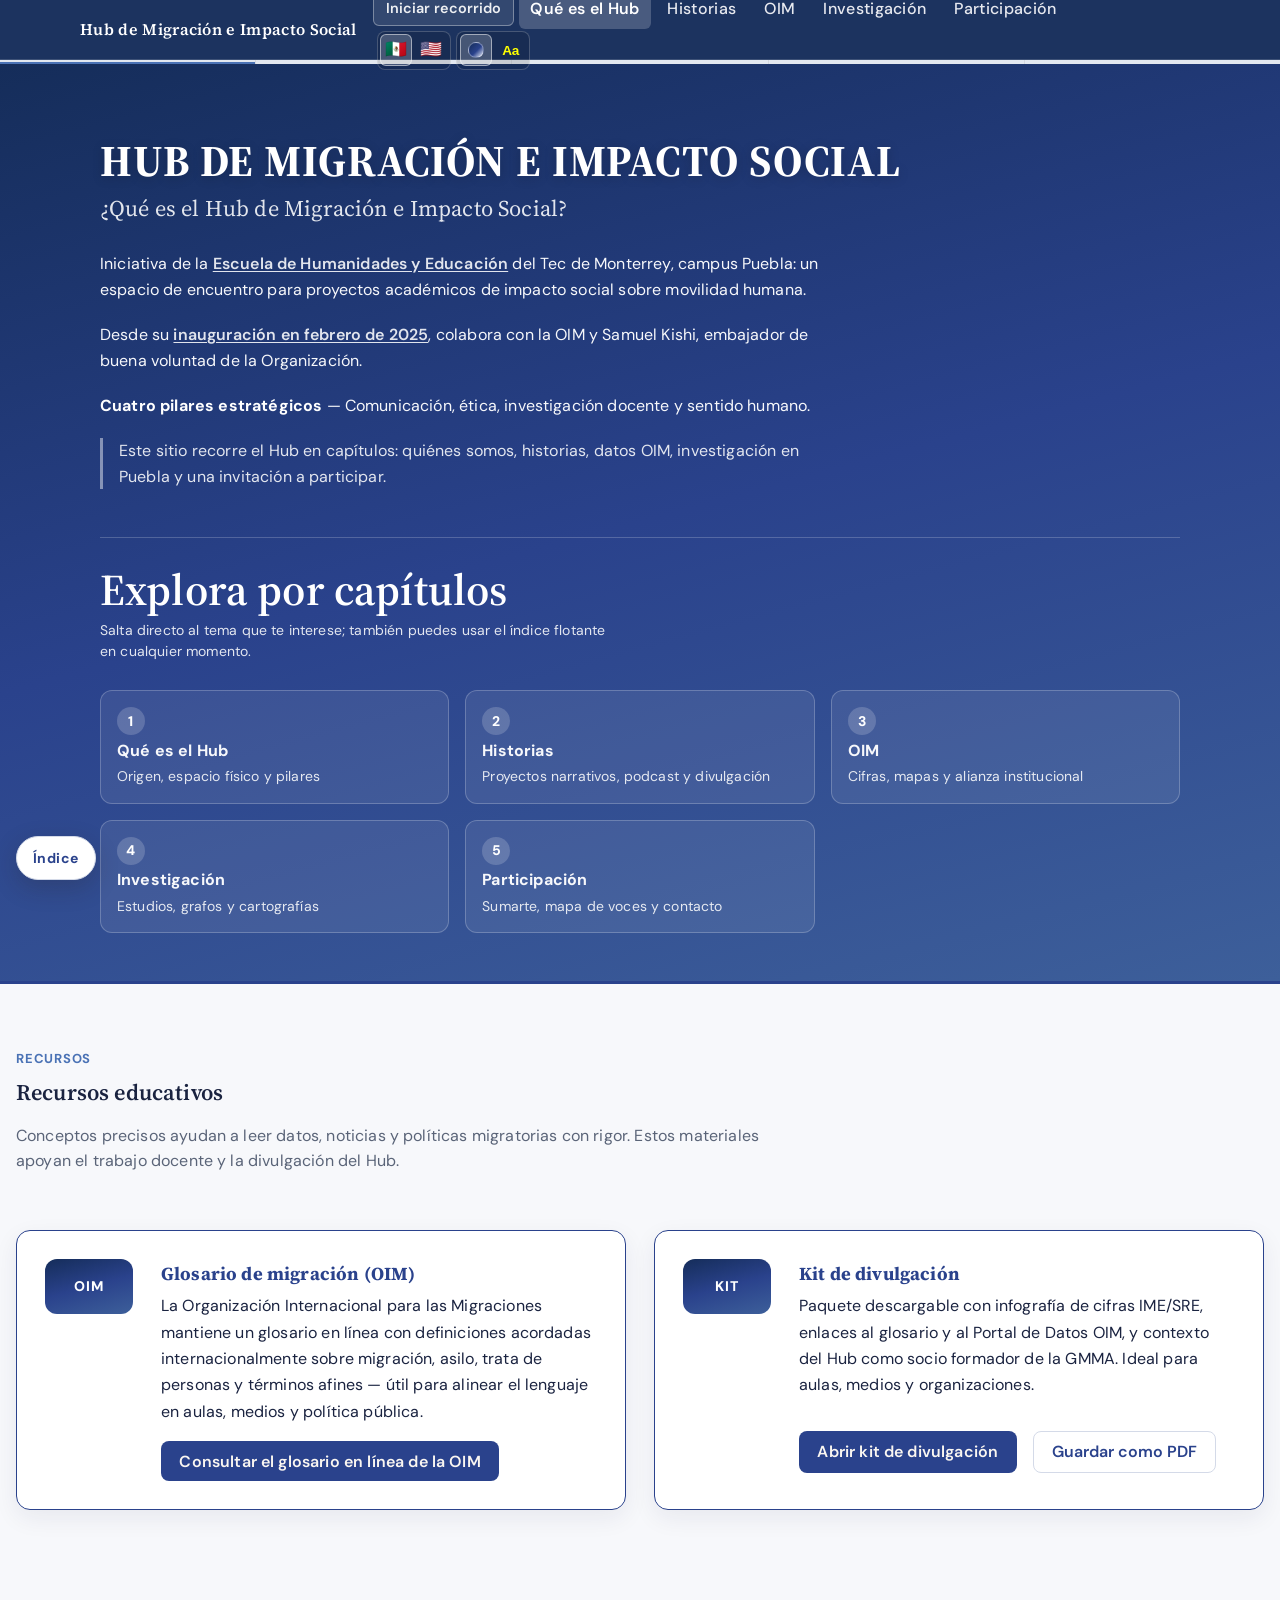
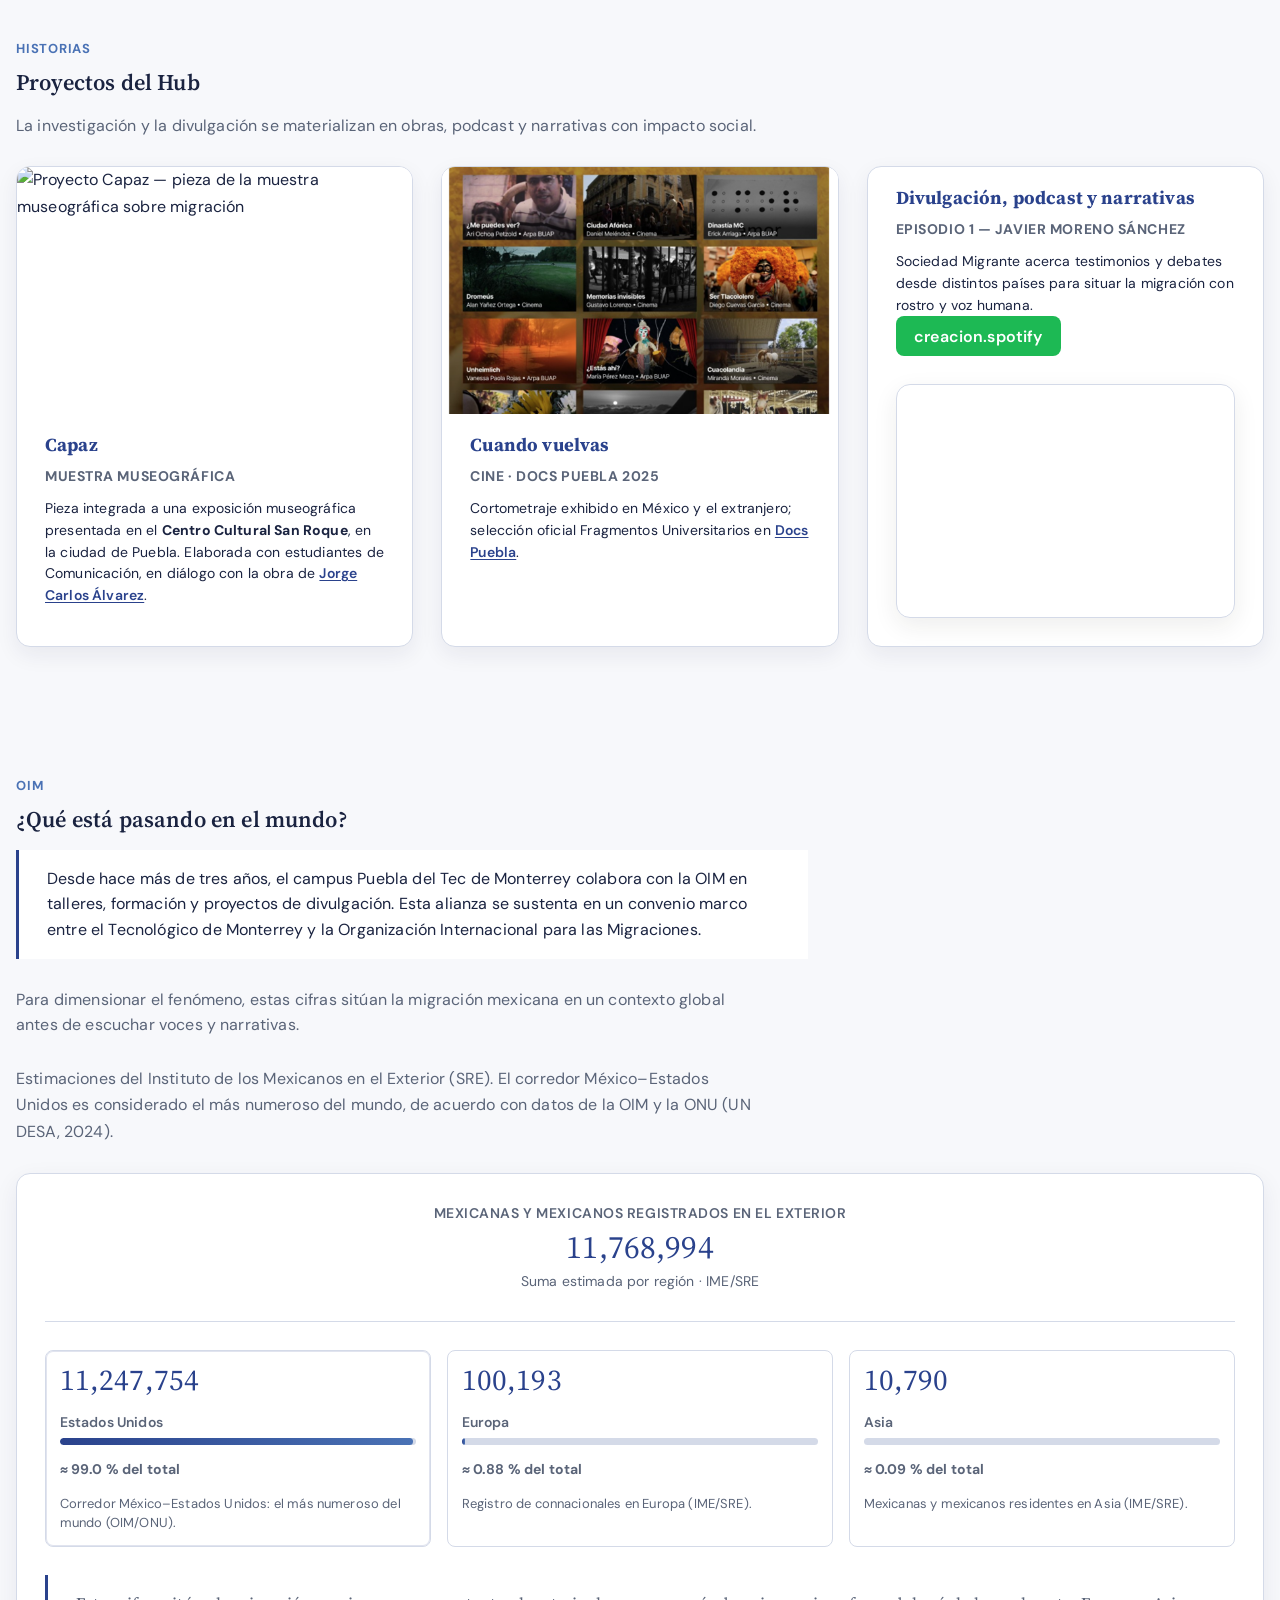
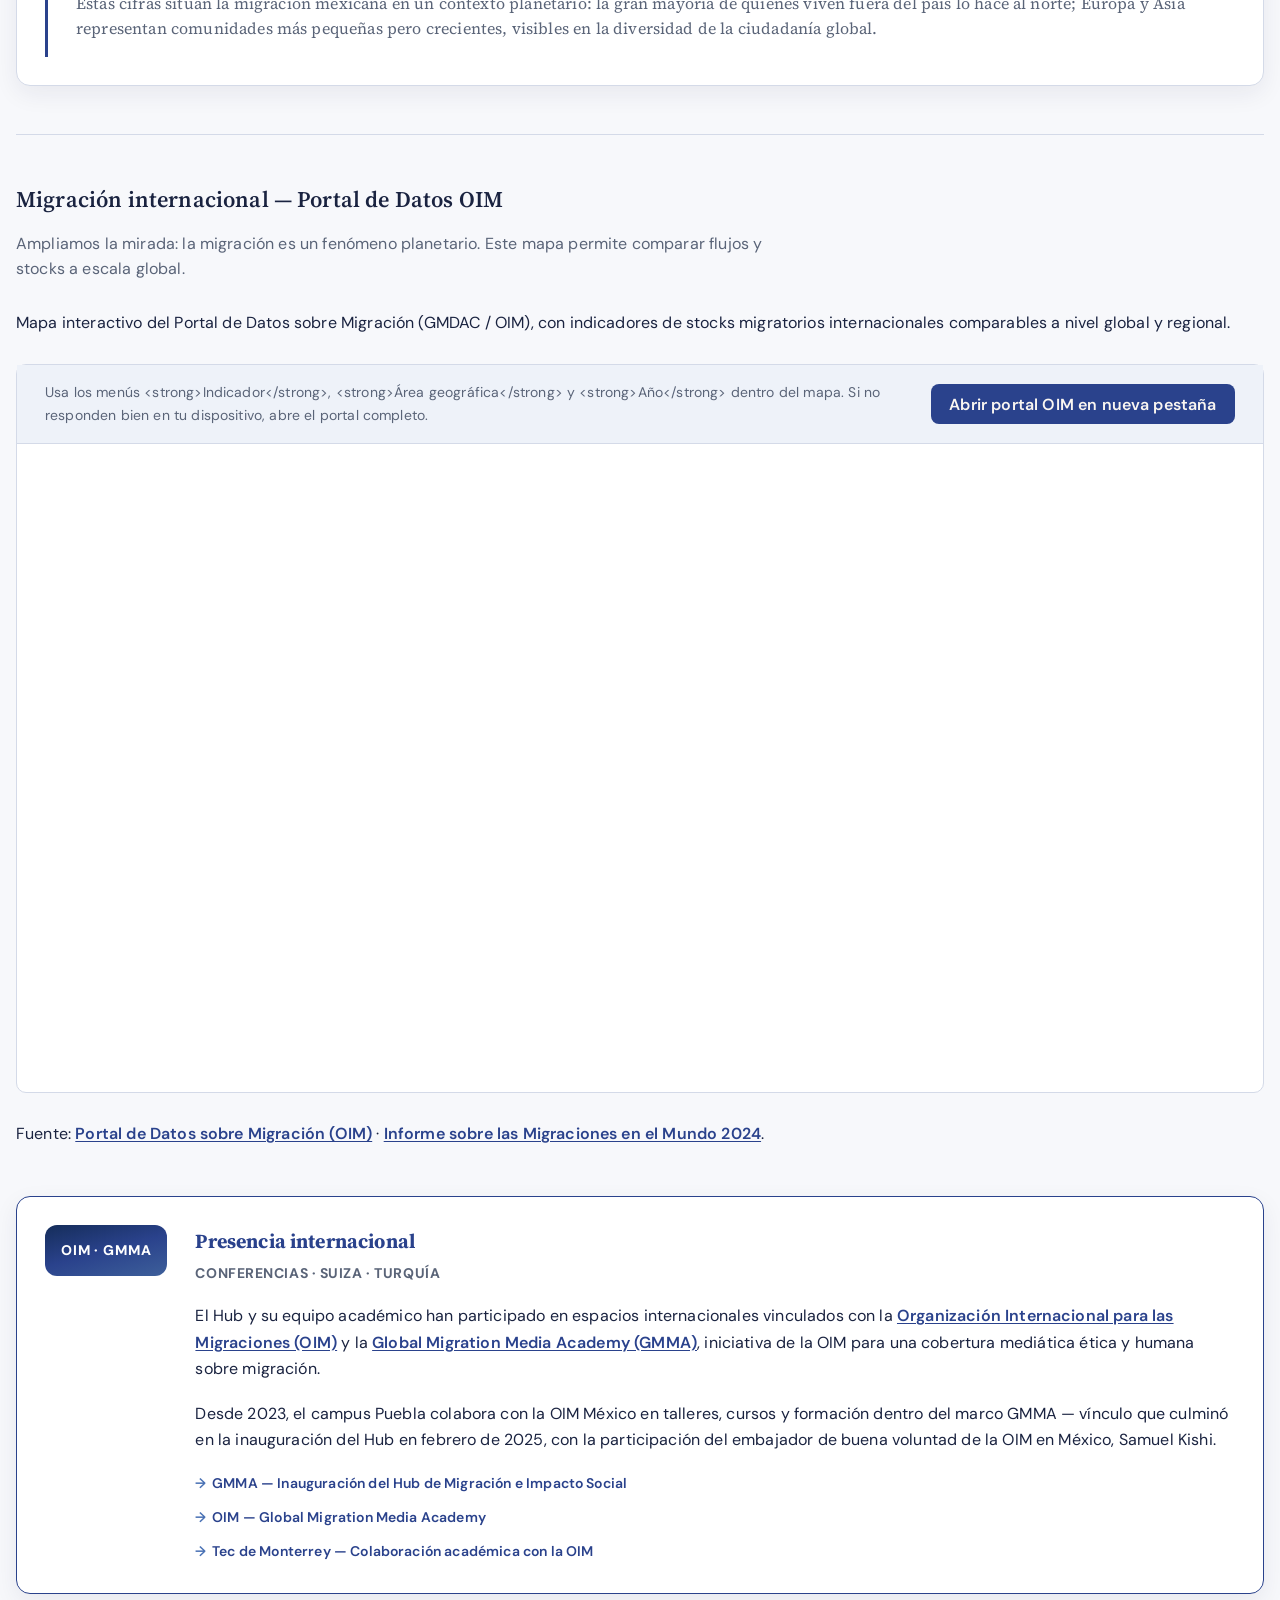
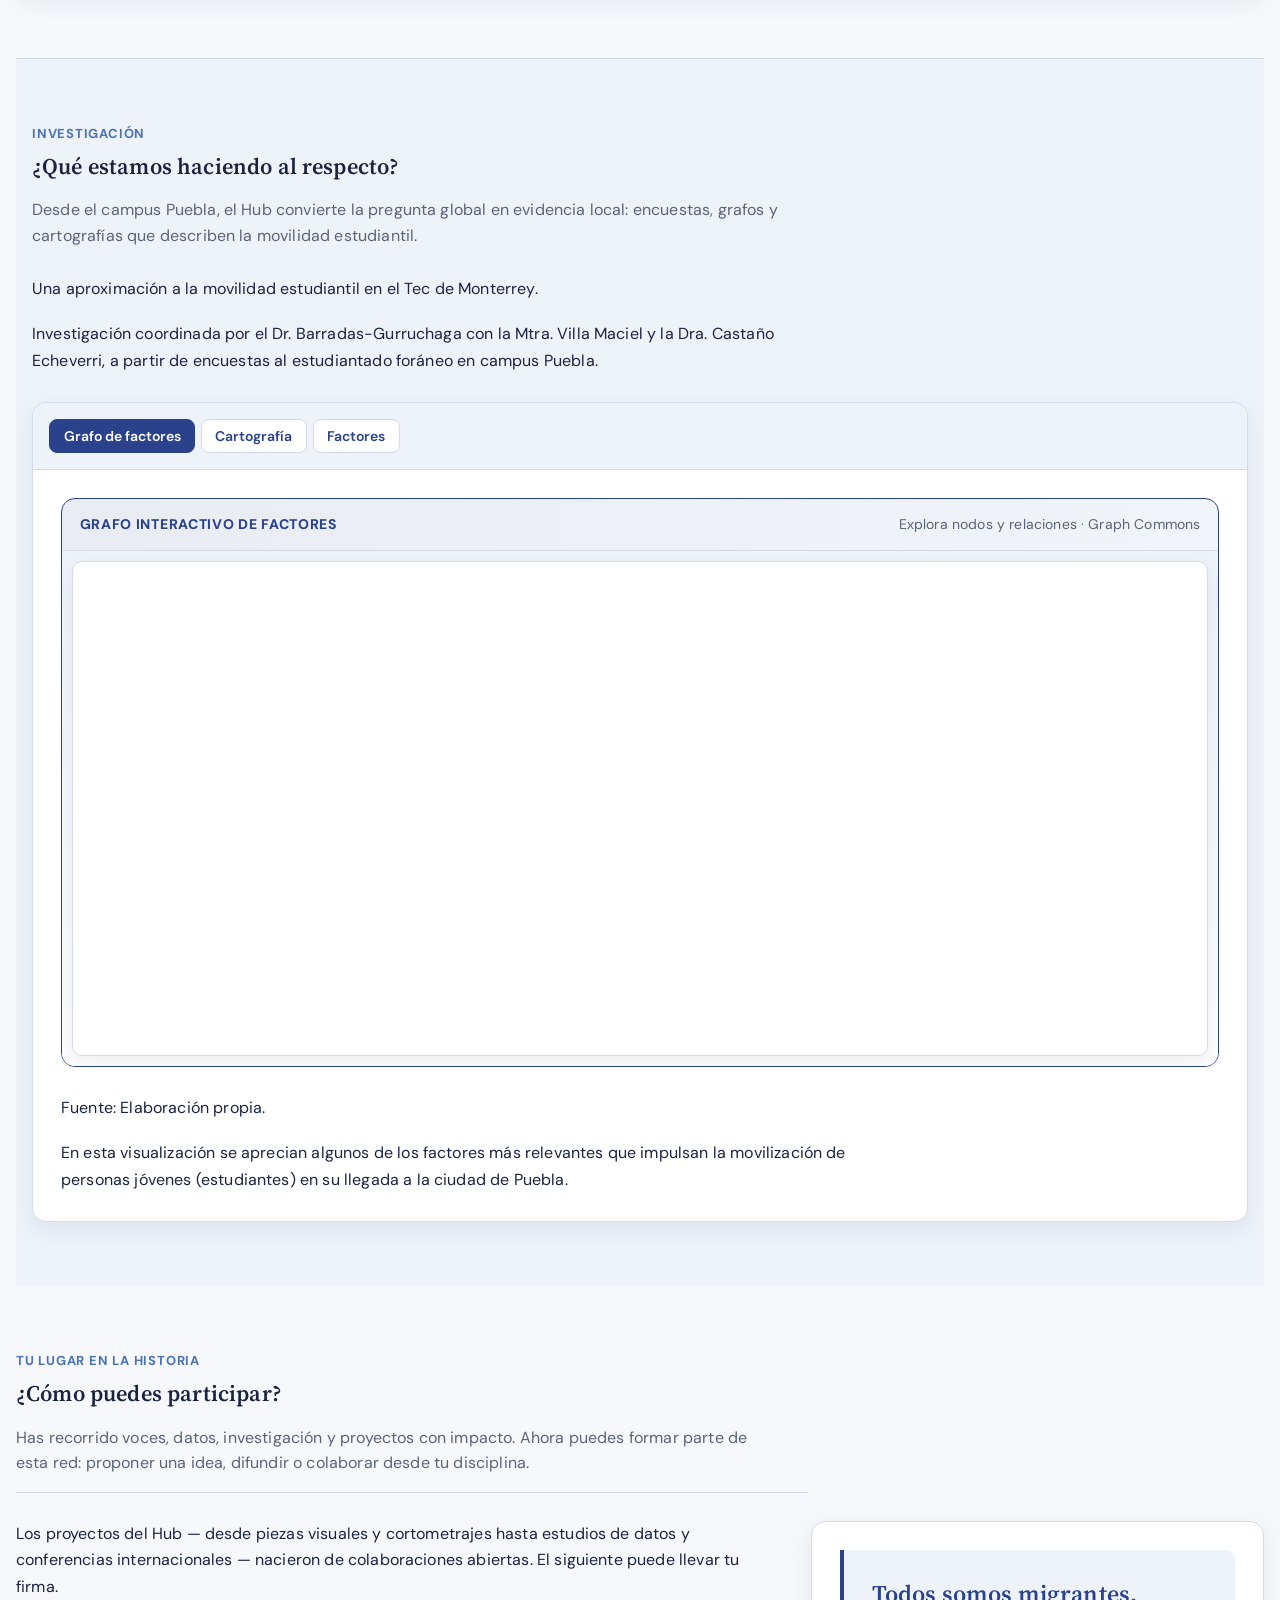
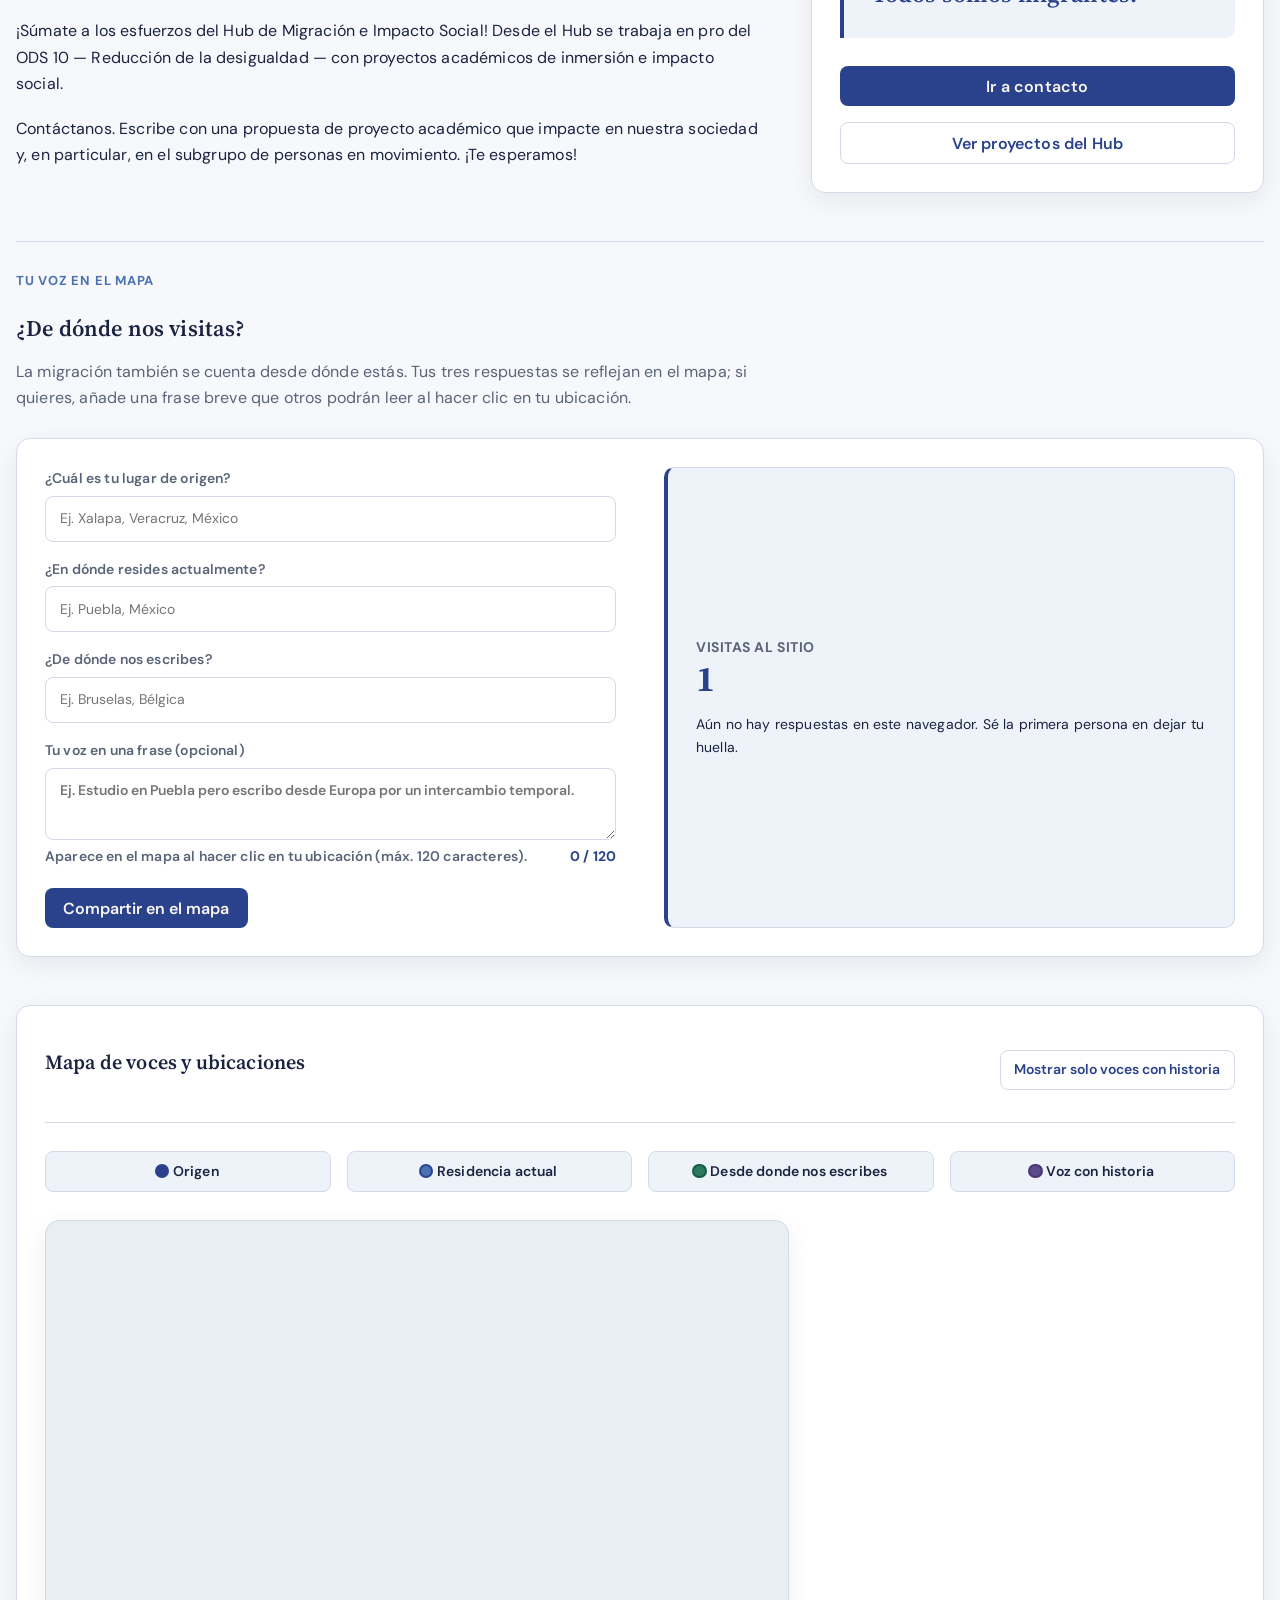
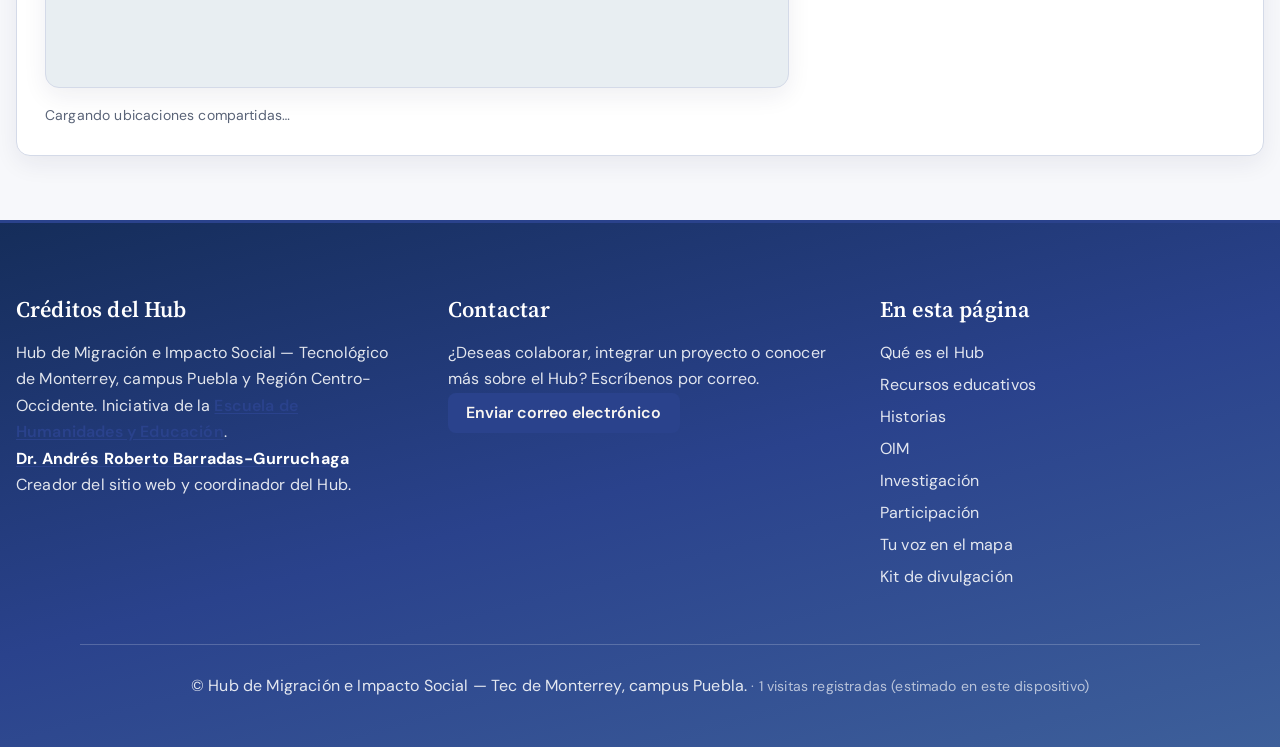
==== commit 71f00c3c: "Reordena secciones, recursos tras el Hub y paleta institucional uniforme Co-authored-by: Cursor <cur" ====
--- a/index.html
+++ b/index.html
@@ -28,8 +28,8 @@
             </button>
           </li>
           <li><a href="#hub" data-nav="hub" data-i18n="nav.hub">Qué es el Hub</a></li>
+          <li><a href="#historias" data-nav="historias" data-i18n="nav.historias">Historias</a></li>
           <li><a href="#ciudadania-global" data-nav="oim" data-i18n="nav.oim">OIM</a></li>
-          <li><a href="#historias" data-nav="historias" data-i18n="nav.historias">Historias</a></li>
           <li><a href="#investigacion" data-nav="investigacion" data-i18n="nav.investigacion">Investigación</a></li>
           <li><a href="#participacion" data-nav="participacion" data-i18n="nav.participacion">Participación</a></li>
           <li class="nav-item-preferencias">
@@ -102,17 +102,17 @@
               </a>
             </li>
             <li>
-              <a href="#ciudadania-global" class="hub-mapa-tarjeta" data-capitulo="ciudadania-global">
+              <a href="#historias" class="hub-mapa-tarjeta" data-capitulo="historias">
                 <span class="hub-mapa-num" aria-hidden="true">2</span>
-                <span class="hub-mapa-nombre" data-i18n="nav.oim">OIM</span>
-                <span class="hub-mapa-desc" data-i18n="navmap.oim.desc">Cifras, mapas, glosario y recursos OIM</span>
+                <span class="hub-mapa-nombre" data-i18n="nav.historias">Historias</span>
+                <span class="hub-mapa-desc" data-i18n="navmap.historias.desc">Proyectos narrativos, podcast y divulgación</span>
               </a>
             </li>
             <li>
-              <a href="#historias" class="hub-mapa-tarjeta" data-capitulo="historias">
+              <a href="#ciudadania-global" class="hub-mapa-tarjeta" data-capitulo="ciudadania-global">
                 <span class="hub-mapa-num" aria-hidden="true">3</span>
-                <span class="hub-mapa-nombre" data-i18n="nav.historias">Historias</span>
-                <span class="hub-mapa-desc" data-i18n="navmap.historias.desc">Proyectos narrativos, podcast y divulgación</span>
+                <span class="hub-mapa-nombre" data-i18n="nav.oim">OIM</span>
+                <span class="hub-mapa-desc" data-i18n="navmap.oim.desc">Cifras, mapas y alianza institucional</span>
               </a>
             </li>
             <li>
@@ -134,110 +134,21 @@
       </div>
     </section>
 
-    <section id="ciudadania-global" class="seccion-datos seccion-rubro seccion-rubro--clara seccion-ancla" aria-labelledby="titulo-ciudadania">
+    <section id="recursos-educativos" class="seccion-recursos seccion-rubro seccion-rubro--clara seccion-ancla" aria-labelledby="titulo-recursos-educativos">
       <div class="ancho-contenido">
-        <p class="etiqueta" data-i18n="oim.label">OIM</p>
-        <h2 id="titulo-ciudadania" class="subtitulo" data-i18n="ciudadania.title">¿Qué está pasando en el mundo?</h2>
-        <p class="texto puente-narrativo" data-i18n="ciudadania.puente">
-          Para dimensionar el fenómeno, estas cifras sitúan la migración mexicana en un contexto global antes de escuchar voces y narrativas.
+        <p class="etiqueta" data-i18n="aprendizajes.label">Recursos</p>
+        <h2 id="titulo-recursos-educativos" class="subtitulo" data-i18n="aprendizajes.title">Recursos educativos</h2>
+        <p class="texto puente-narrativo" data-i18n="aprendizajes.puente">
+          Conceptos precisos ayudan a leer datos, noticias y políticas migratorias con rigor. Estos materiales apoyan el trabajo docente y la divulgación del Hub.
         </p>
-        <p class="texto datos-fuente" data-i18n="ciudadania.fuente">
-          Estimaciones del Instituto de los Mexicanos en el Exterior (SRE). El corredor México–Estados Unidos es considerado el más numeroso del mundo, de acuerdo con datos de la OIM y la ONU (UN DESA, 2024).
-        </p>
-
-        <div class="ciudadania-datos-panel">
-          <div class="ciudadania-total-resumen" aria-live="polite">
-            <p class="ciudadania-total-etiqueta" data-i18n="ciudadania.total.label">Mexicanas y mexicanos registrados en el exterior</p>
-            <p id="migrantes-total" class="ciudadania-total-numero">—</p>
-            <p class="ciudadania-total-nota" data-i18n="ciudadania.total.nota">Suma estimada por región · IME/SRE</p>
-          </div>
-
-          <div class="panel-resumen panel-migracion" id="panel-migracion-contadores">
-            <article class="ciudadania-region-card ciudadania-region-card--destacada">
-              <span id="migrantes-eua" class="dato-destacado" data-contador="11654000" data-region="usa">0</span>
-              <p class="texto ciudadania-region-nombre" data-i18n="ciudadania.usa">Estados Unidos</p>
-              <div class="ciudadania-barra" role="presentation" aria-hidden="true">
-                <span class="ciudadania-barra-relleno" data-barra-region="usa"></span>
-              </div>
-              <p class="ciudadania-region-pct" data-pct-region="usa"></p>
-              <p class="ciudadania-region-nota" data-i18n="ciudadania.usa.nota">Corredor México–Estados Unidos: el más numeroso del mundo (OIM/ONU).</p>
-            </article>
-            <article class="ciudadania-region-card">
-              <span id="migrantes-europa" class="dato-destacado" data-contador="103814" data-region="europa">0</span>
-              <p class="texto ciudadania-region-nombre" data-i18n="ciudadania.europe">Europa</p>
-              <div class="ciudadania-barra" role="presentation" aria-hidden="true">
-                <span class="ciudadania-barra-relleno" data-barra-region="europa"></span>
-              </div>
-              <p class="ciudadania-region-pct" data-pct-region="europa"></p>
-              <p class="ciudadania-region-nota" data-i18n="ciudadania.europe.nota">Registro de connacionales en Europa (IME/SRE).</p>
-            </article>
-            <article class="ciudadania-region-card">
-              <span id="migrantes-asia" class="dato-destacado" data-contador="11180" data-region="asia">0</span>
-              <p class="texto ciudadania-region-nombre" data-i18n="ciudadania.asia">Asia</p>
-              <div class="ciudadania-barra" role="presentation" aria-hidden="true">
-                <span class="ciudadania-barra-relleno" data-barra-region="asia"></span>
-              </div>
-              <p class="ciudadania-region-pct" data-pct-region="asia"></p>
-              <p class="ciudadania-region-nota" data-i18n="ciudadania.asia.nota">Mexicanas y mexicanos residentes en Asia (IME/SRE).</p>
-            </article>
-          </div>
-
-          <p class="ciudadania-contexto texto" data-i18n="ciudadania.contexto">
-            Estas cifras sitúan la migración mexicana en un contexto planetario: la gran mayoría de quienes viven fuera del país lo hace al norte; Europa y Asia representan comunidades más pequeñas pero crecientes, visibles en la diversidad de la ciudadanía global.
-          </p>
-        </div>
-
-        <div class="ciudadania-oim-bloque">
-          <h3 class="subtitulo ciudadania-oim-titulo" data-i18n="ciudadania.oim.title">Migración internacional — Portal de Datos OIM</h3>
-          <p class="texto puente-narrativo" data-i18n="ciudadania.oim.puente">
-            Ampliamos la mirada: la migración es un fenómeno planetario. Este mapa permite comparar flujos y stocks a escala global.
-          </p>
-          <p class="texto" data-i18n="ciudadania.oim.body">
-            Mapa interactivo del Portal de Datos sobre Migración (GMDAC / OIM), con indicadores de stocks migratorios internacionales comparables a nivel global y regional.
-          </p>
-          <div class="oim-embed-contenedor">
-            <div class="oim-embed-cabecera">
-              <p class="oim-embed-ayuda texto" data-i18n="ciudadania.oim.help">
-                Usa los menús <strong>Indicador</strong>, <strong>Área geográfica</strong> y <strong>Año</strong> dentro del mapa. Si no responden bien en tu dispositivo, abre el portal completo.
-              </p>
-              <a
-                class="btn btn-correo btn-oim-externo"
-                id="oim-portal-externo"
-                href="https://www.migrationdataportal.org/es"
-                target="_blank"
-                rel="noopener noreferrer"
-                data-i18n="ciudadania.oim.open"
-              >Abrir portal OIM en nueva pestaña</a>
-            </div>
-            <iframe
-              class="oim-iframe"
-              id="oim-map-iframe"
-              src="https://www.migrationdataportal.org/es/embed-map"
-              title="Mapa interactivo de migración — Organización Internacional para las Migraciones"
-              loading="lazy"
-              allowfullscreen
-            ></iframe>
-          </div>
-          <p class="texto texto-fuente" data-i18n="ciudadania.oim.source" data-i18n-html="true">
-            Fuente:
-            <a href="https://www.migrationdataportal.org/es" target="_blank" rel="noopener noreferrer">Portal de Datos sobre Migración (OIM)</a>
-            ·
-            <a href="https://worldmigrationreport.iom.int/what-we-do/world-migration-report-2024/chapter-2/international-migrants-numbers-and-trends" target="_blank" rel="noopener noreferrer">Informe sobre las Migraciones en el Mundo 2024</a>.
-          </p>
-        </div>
-
-        <div class="oim-recursos-bloque" id="recursos-oim" aria-labelledby="titulo-recursos-oim">
-          <h3 id="titulo-recursos-oim" class="subtitulo" data-i18n="aprendizajes.title">Recursos educativos</h3>
-          <p class="texto puente-narrativo" data-i18n="aprendizajes.puente">
-            Conceptos precisos ayudan a leer datos, noticias y políticas migratorias con rigor. Estos materiales apoyan el trabajo docente y la divulgación del Hub.
-          </p>
-
+
+        <div class="recursos-grid">
           <article class="glosario-oim tarjeta-recurso">
             <div class="tarjeta-recurso-marca" aria-hidden="true">
               <span class="tarjeta-recurso-sigla">OIM</span>
             </div>
             <div class="tarjeta-recurso-cuerpo texto-flow">
-              <h4 class="proyecto-nombre" data-i18n="aprendizajes.glossary.title">Glosario de migración (OIM)</h4>
+              <h3 class="proyecto-nombre" data-i18n="aprendizajes.glossary.title">Glosario de migración (OIM)</h3>
               <p class="texto" data-i18n="aprendizajes.glossary.body">
                 La Organización Internacional para las Migraciones mantiene un glosario en línea con definiciones acordadas internacionalmente sobre migración, asilo, trata de personas y términos afines — útil para alinear el lenguaje en aulas, medios y política pública.
               </p>
@@ -258,7 +169,7 @@
               <span class="tarjeta-recurso-sigla">KIT</span>
             </div>
             <div class="tarjeta-recurso-cuerpo texto-flow">
-              <h4 id="titulo-kit-divulgacion" class="proyecto-nombre" data-i18n="kit.title">Kit de divulgación</h4>
+              <h3 id="titulo-kit-divulgacion" class="proyecto-nombre" data-i18n="kit.title">Kit de divulgación</h3>
               <p class="texto" data-i18n="kit.body">
                 Paquete descargable con infografía de cifras IME/SRE, enlaces al glosario y al Portal de Datos OIM, y contexto del Hub como socio formador de la GMMA. Ideal para aulas, medios y organizaciones.
               </p>
@@ -274,6 +185,176 @@
               </div>
             </div>
           </article>
+        </div>
+      </div>
+    </section>
+
+    <section id="historias" class="seccion-podcast seccion-rubro seccion-rubro--panel seccion-ancla" aria-labelledby="titulo-historias">
+      <div class="ancho-contenido">
+        <p class="etiqueta" data-i18n="historias.label">Historias</p>
+        <h2 id="titulo-historias" class="subtitulo" data-i18n="storytelling.title">Proyectos del Hub</h2>
+        <p class="texto puente-narrativo" data-i18n="storytelling.puente">
+          La investigación y la divulgación se materializan en obras, podcast y narrativas con impacto social.
+        </p>
+
+        <div id="storytelling" class="historias-tres-columnas">
+          <article class="historia-columna proyecto-tarjeta">
+            <figure class="proyecto-figura">
+              <img src="Capaz.png" alt="Proyecto Capaz — pieza de la muestra museográfica sobre migración" loading="lazy">
+            </figure>
+            <div class="proyecto-cuerpo">
+              <h3 class="proyecto-nombre" data-i18n="storytelling.capaz.name">Capaz</h3>
+              <p class="proyecto-tipo" data-i18n="storytelling.capaz.type">Muestra museográfica</p>
+              <p class="texto" data-i18n="storytelling.capaz.body" data-i18n-html="true">
+                Pieza integrada a una exposición museográfica presentada en el
+                <strong>Centro Cultural San Roque</strong>, en la ciudad de Puebla.
+                Elaborada con estudiantes de Comunicación, en diálogo con la obra de
+                <a href="https://jorgecarlos.com/" target="_blank" rel="noopener noreferrer">Jorge Carlos Álvarez</a>.
+              </p>
+            </div>
+          </article>
+
+          <article class="historia-columna proyecto-tarjeta">
+            <figure class="proyecto-figura">
+              <a href="https://docsmx.org" target="_blank" rel="noopener noreferrer">
+                <img src="CuandoVuelvas_DocsPue2025.2.png" alt="Cuando vuelvas — selección Docs Puebla 2025" loading="lazy">
+              </a>
+            </figure>
+            <div class="proyecto-cuerpo">
+              <h3 class="proyecto-nombre" data-i18n="storytelling.cuando.name">Cuando vuelvas</h3>
+              <p class="proyecto-tipo" data-i18n="storytelling.cuando.type">Cine · Docs Puebla 2025</p>
+              <p class="texto" data-i18n="storytelling.cuando.body" data-i18n-html="true">
+                Cortometraje exhibido en México y el extranjero; selección oficial Fragmentos Universitarios en
+                <a href="https://docsmx.org" target="_blank" rel="noopener noreferrer">Docs Puebla</a>.
+              </p>
+            </div>
+          </article>
+
+          <article class="historia-columna historia-columna--podcast proyecto-tarjeta">
+            <div class="proyecto-cuerpo historia-podcast-cuerpo">
+              <h3 class="proyecto-nombre" data-i18n="historias.title">Divulgación, podcast y narrativas</h3>
+              <p class="proyecto-tipo" data-i18n="creacion.episode">Episodio 1 — Javier Moreno Sánchez</p>
+              <p class="texto" data-i18n="creacion.puente">
+                Sociedad Migrante acerca testimonios y debates desde distintos países para situar la migración con rostro y voz humana.
+              </p>
+              <a
+                class="btn btn-spotify"
+                href="https://open.spotify.com/show/1GOWpD3yzR7r3ui2EHd2HM"
+                target="_blank"
+                rel="noopener noreferrer"
+                data-i18n="creacion.spotify"
+              >
+                Escuchar en Spotify
+              </a>
+              <div class="podcast-reproductor podcast-reproductor--columna">
+                <iframe
+                  class="podcast-embed"
+                  src="https://open.spotify.com/embed/episode/1pZksnI3J2604Y3gl9abbT?utm_source=generator&theme=0"
+                  title="Charla con Javier Moreno Sánchez — Sociedad Migrante"
+                  loading="lazy"
+                  allow="autoplay; clipboard-write; encrypted-media; fullscreen; picture-in-picture"
+                  allowfullscreen
+                ></iframe>
+              </div>
+            </div>
+          </article>
+        </div>
+      </div>
+    </section>
+
+    <section id="ciudadania-global" class="seccion-datos seccion-rubro seccion-rubro--clara seccion-ancla" aria-labelledby="titulo-ciudadania">
+      <div class="ancho-contenido">
+        <p class="etiqueta" data-i18n="oim.label">OIM</p>
+        <h2 id="titulo-ciudadania" class="subtitulo" data-i18n="ciudadania.title">¿Qué está pasando en el mundo?</h2>
+        <p class="texto oim-vinculacion" data-i18n="oim.vinculacion">
+          Desde hace más de tres años, el campus Puebla del Tec de Monterrey colabora con la OIM en talleres, formación y proyectos de divulgación. Esta alianza se sustenta en un convenio marco entre el Tecnológico de Monterrey y la Organización Internacional para las Migraciones.
+        </p>
+        <p class="texto puente-narrativo" data-i18n="ciudadania.puente">
+          Para dimensionar el fenómeno, estas cifras sitúan la migración mexicana en un contexto global antes de escuchar voces y narrativas.
+        </p>
+        <p class="texto datos-fuente" data-i18n="ciudadania.fuente">
+          Estimaciones del Instituto de los Mexicanos en el Exterior (SRE). El corredor México–Estados Unidos es considerado el más numeroso del mundo, de acuerdo con datos de la OIM y la ONU (UN DESA, 2024).
+        </p>
+
+        <div class="ciudadania-datos-panel">
+          <div class="ciudadania-total-resumen" aria-live="polite">
+            <p class="ciudadania-total-etiqueta" data-i18n="ciudadania.total.label">Mexicanas y mexicanos registrados en el exterior</p>
+            <p id="migrantes-total" class="ciudadania-total-numero">—</p>
+            <p class="ciudadania-total-nota" data-i18n="ciudadania.total.nota">Suma estimada por región · IME/SRE</p>
+          </div>
+
+          <div class="panel-resumen panel-migracion" id="panel-migracion-contadores">
+            <article class="ciudadania-region-card ciudadania-region-card--destacada">
+              <span id="migrantes-eua" class="dato-destacado" data-contador="11654000" data-region="usa">0</span>
+              <p class="texto ciudadania-region-nombre" data-i18n="ciudadania.usa">Estados Unidos</p>
+              <div class="ciudadania-barra" role="presentation" aria-hidden="true">
+                <span class="ciudadania-barra-relleno" data-barra-region="usa"></span>
+              </div>
+              <p class="ciudadania-region-pct" data-pct-region="usa"></p>
+              <p class="ciudadania-region-nota" data-i18n="ciudadania.usa.nota">Corredor México–Estados Unidos: el más numeroso del mundo (OIM/ONU).</p>
+            </article>
+            <article class="ciudadania-region-card">
+              <span id="migrantes-europa" class="dato-destacado" data-contador="103814" data-region="europa">0</span>
+              <p class="texto ciudadania-region-nombre" data-i18n="ciudadania.europe">Europa</p>
+              <div class="ciudadania-barra" role="presentation" aria-hidden="true">
+                <span class="ciudadania-barra-relleno" data-barra-region="europa"></span>
+              </div>
+              <p class="ciudadania-region-pct" data-pct-region="europa"></p>
+              <p class="ciudadania-region-nota" data-i18n="ciudadania.europe.nota">Registro de connacionales en Europa (IME/SRE).</p>
+            </article>
+            <article class="ciudadania-region-card">
+              <span id="migrantes-asia" class="dato-destacado" data-contador="11180" data-region="asia">0</span>
+              <p class="texto ciudadania-region-nombre" data-i18n="ciudadania.asia">Asia</p>
+              <div class="ciudadania-barra" role="presentation" aria-hidden="true">
+                <span class="ciudadania-barra-relleno" data-barra-region="asia"></span>
+              </div>
+              <p class="ciudadania-region-pct" data-pct-region="asia"></p>
+              <p class="ciudadania-region-nota" data-i18n="ciudadania.asia.nota">Mexicanas y mexicanos residentes en Asia (IME/SRE).</p>
+            </article>
+          </div>
+
+          <p class="ciudadania-contexto texto" data-i18n="ciudadania.contexto">
+            Estas cifras sitúan la migración mexicana en un contexto planetario: la gran mayoría de quienes viven fuera del país lo hace al norte; Europa y Asia representan comunidades más pequeñas pero crecientes, visibles en la diversidad de la ciudadanía global.
+          </p>
+        </div>
+
+        <div class="ciudadania-oim-bloque">
+          <h3 class="subtitulo ciudadania-oim-titulo" data-i18n="ciudadania.oim.title">Migración internacional — Portal de Datos OIM</h3>
+          <p class="texto puente-narrativo" data-i18n="ciudadania.oim.puente">
+            Ampliamos la mirada: la migración es un fenómeno planetario. Este mapa permite comparar flujos y stocks a escala global.
+          </p>
+          <p class="texto" data-i18n="ciudadania.oim.body">
+            Mapa interactivo del Portal de Datos sobre Migración (GMDAC / OIM), con indicadores de stocks migratorios internacionales comparables a nivel global y regional.
+          </p>
+          <div class="oim-embed-contenedor">
+            <div class="oim-embed-cabecera">
+              <p class="oim-embed-ayuda texto" data-i18n="ciudadania.oim.help">
+                Usa los menús <strong>Indicador</strong>, <strong>Área geográfica</strong> y <strong>Año</strong> dentro del mapa. Si no responden bien en tu dispositivo, abre el portal completo.
+              </p>
+              <a
+                class="btn btn-correo btn-oim-externo"
+                id="oim-portal-externo"
+                href="https://www.migrationdataportal.org/es"
+                target="_blank"
+                rel="noopener noreferrer"
+                data-i18n="ciudadania.oim.open"
+              >Abrir portal OIM en nueva pestaña</a>
+            </div>
+            <iframe
+              class="oim-iframe"
+              id="oim-map-iframe"
+              src="https://www.migrationdataportal.org/es/embed-map"
+              title="Mapa interactivo de migración — Organización Internacional para las Migraciones"
+              loading="lazy"
+              allowfullscreen
+            ></iframe>
+          </div>
+          <p class="texto texto-fuente" data-i18n="ciudadania.oim.source" data-i18n-html="true">
+            Fuente:
+            <a href="https://www.migrationdataportal.org/es" target="_blank" rel="noopener noreferrer">Portal de Datos sobre Migración (OIM)</a>
+            ·
+            <a href="https://worldmigrationreport.iom.int/what-we-do/world-migration-report-2024/chapter-2/international-migrants-numbers-and-trends" target="_blank" rel="noopener noreferrer">Informe sobre las Migraciones en el Mundo 2024</a>.
+          </p>
         </div>
 
         <aside class="proyecto-internacional ciudadania-internacional" aria-labelledby="titulo-internacional">
@@ -312,87 +393,6 @@
             </ul>
           </div>
         </aside>
-      </div>
-    </section>
-
-    <section id="historias" class="seccion-podcast seccion-rubro seccion-rubro--panel seccion-ancla" aria-labelledby="titulo-historias">
-      <div class="ancho-contenido">
-        <p class="etiqueta" data-i18n="historias.label">Historias</p>
-
-        <div id="storytelling" class="historias-storytelling historias-storytelling--primero" aria-labelledby="titulo-storytelling">
-          <p class="etiqueta" data-i18n="storytelling.label">Proyectos narrativos</p>
-          <h2 id="titulo-storytelling" class="subtitulo" data-i18n="storytelling.title">Proyectos del Hub</h2>
-          <p class="texto puente-narrativo" data-i18n="storytelling.puente">
-            La investigación y la divulgación se materializan en obras y análisis. Estos proyectos muestran cómo el Hub transforma datos y voces en narrativas con impacto social.
-          </p>
-
-          <div class="proyectos-galeria">
-            <article class="proyecto-tarjeta">
-              <figure class="proyecto-figura">
-                <img src="Capaz.png" alt="Proyecto Capaz — pieza de la muestra museográfica sobre migración" loading="lazy">
-              </figure>
-              <div class="proyecto-cuerpo">
-                <h3 class="proyecto-nombre" data-i18n="storytelling.capaz.name">Capaz</h3>
-                <p class="proyecto-tipo" data-i18n="storytelling.capaz.type">Muestra museográfica</p>
-                <p class="texto" data-i18n="storytelling.capaz.body" data-i18n-html="true">
-                  Pieza integrada a una exposición museográfica presentada en el
-                  <strong>Centro Cultural San Roque</strong>, en la ciudad de Puebla.
-                  Elaborada con estudiantes de Comunicación, en diálogo con la obra de
-                  <a href="https://jorgecarlos.com/" target="_blank" rel="noopener noreferrer">Jorge Carlos Álvarez</a>.
-                </p>
-              </div>
-            </article>
-
-            <article class="proyecto-tarjeta">
-              <figure class="proyecto-figura">
-                <a href="https://docsmx.org" target="_blank" rel="noopener noreferrer">
-                  <img src="CuandoVuelvas_DocsPue2025.2.png" alt="Cuando vuelvas — selección Docs Puebla 2025" loading="lazy">
-                </a>
-              </figure>
-              <div class="proyecto-cuerpo">
-                <h3 class="proyecto-nombre" data-i18n="storytelling.cuando.name">Cuando vuelvas</h3>
-                <p class="proyecto-tipo" data-i18n="storytelling.cuando.type">Cine · Docs Puebla 2025</p>
-                <p class="texto" data-i18n="storytelling.cuando.body" data-i18n-html="true">
-                  Cortometraje exhibido en México y el extranjero; selección oficial Fragmentos Universitarios en
-                  <a href="https://docsmx.org" target="_blank" rel="noopener noreferrer">Docs Puebla</a>.
-                </p>
-              </div>
-            </article>
-          </div>
-        </div>
-
-        <div class="historias-podcast-bloque" aria-labelledby="titulo-historias">
-          <h2 id="titulo-historias" class="subtitulo" data-i18n="historias.title">Divulgación, podcast y narrativas</h2>
-          <p class="texto puente-narrativo historias-podcast-puente" data-i18n="creacion.puente">
-            La migración no se entiende solo con cifras. Sociedad Migrante acerca testimonios y debates desde distintos países para situar el fenómeno con rostro y voz humana.
-          </p>
-          <div class="podcast-contenido texto-flow">
-            <p class="texto" data-i18n="creacion.p2">
-              Sociedad Migrante aborda la migración desde una perspectiva humana y global, con estudiantes e invitadxs especiales. La primera temporada incluye entrevistas a eurodiputadxs desde el Parlamento Europeo en Bruselas.
-            </p>
-            <a
-              class="btn btn-spotify"
-              href="https://open.spotify.com/show/1GOWpD3yzR7r3ui2EHd2HM"
-              target="_blank"
-              rel="noopener noreferrer"
-              data-i18n="creacion.spotify"
-            >
-              Escuchar «Sociedad Migrante» en Spotify
-            </a>
-          </div>
-
-          <div class="podcast-reproductor">
-            <p class="podcast-reproductor-etiqueta" data-i18n="creacion.episode">Episodio 1 — Javier Moreno Sánchez (Parlamento Europeo)</p>
-            <iframe
-              class="podcast-embed"
-              src="https://open.spotify.com/embed/episode/1pZksnI3J2604Y3gl9abbT?utm_source=generator&theme=0"
-              title="Charla con Javier Moreno Sánchez, desde el Parlamento Europeo — Parte 1 — Sociedad Migrante"
-              loading="lazy"
-              allow="autoplay; clipboard-write; encrypted-media; fullscreen; picture-in-picture"
-              allowfullscreen
-            ></iframe>
-          </div>
-        </div>
       </div>
     </section>
 
@@ -700,8 +700,9 @@
           <h2 class="subtitulo" data-i18n="footer.sitemap">En esta página</h2>
           <ul class="footer-enlaces">
             <li><a href="#hub" data-i18n="nav.hub">Qué es el Hub</a></li>
+            <li><a href="#recursos-educativos" data-i18n="footer.sublink.resources">Recursos educativos</a></li>
+            <li><a href="#historias" data-i18n="nav.historias">Historias</a></li>
             <li><a href="#ciudadania-global" data-i18n="nav.oim">OIM</a></li>
-            <li><a href="#historias" data-i18n="nav.historias">Historias</a></li>
             <li><a href="#investigacion" data-i18n="nav.investigacion">Investigación</a></li>
             <li><a href="#participacion" data-i18n="nav.participacion">Participación</a></li>
             <li><a href="#encuesta-visitantes" data-i18n="footer.sublink.map">Tu voz en el mapa</a></li>
--- a/style.css
+++ b/style.css
@@ -205,7 +205,7 @@
 }
 
 .progreso-segmento.is-pasado {
-  background: rgba(139, 74, 47, 0.12);
+  background: rgba(42, 66, 140, 0.14);
 }
 
 .progreso-segmento.is-active {
@@ -867,7 +867,7 @@
 }
 
 .hero .marco-titulo {
-  background: rgba(242, 230, 218, 0.94);
+  background: var(--panel);
   color: var(--texto);
   border-color: rgba(166, 124, 91, 0.85);
 }
@@ -1101,10 +1101,107 @@
   pointer-events: auto;
 }
 
-.oim-recursos-bloque {
-  margin-top: var(--espacio-lg);
-  padding-top: var(--espacio-md);
-  border-top: 1px solid var(--linea);
+/* —— Recursos educativos (después del Hub) —— */
+.seccion-recursos {
+  border-top: none;
+}
+
+.recursos-grid {
+  display: grid;
+  grid-template-columns: repeat(2, minmax(0, 1fr));
+  gap: var(--espacio-md);
+  margin-top: var(--espacio-md);
+}
+
+.oim-vinculacion {
+  max-width: 72ch;
+  margin-bottom: var(--espacio-md);
+  padding: var(--espacio-sm) var(--espacio-md);
+  border-left: 3px solid var(--marco);
+  background: var(--panel);
+  color: var(--texto);
+  font-size: var(--fz-cuerpo);
+  line-height: 1.6;
+}
+
+/* —— Historias: tres columnas equilibradas —— */
+.historias-tres-columnas {
+  display: grid;
+  grid-template-columns: repeat(3, minmax(0, 1fr));
+  gap: var(--espacio-md);
+  align-items: stretch;
+  margin-top: var(--espacio-md);
+}
+
+.historia-columna {
+  display: flex;
+  flex-direction: column;
+  min-height: 100%;
+}
+
+.historias-tres-columnas .proyecto-tarjeta {
+  display: flex;
+  flex-direction: column;
+  height: 100%;
+}
+
+.historias-tres-columnas .proyecto-cuerpo {
+  flex: 1;
+  display: flex;
+  flex-direction: column;
+}
+
+.historias-tres-columnas .proyecto-cuerpo .texto {
+  flex: 1;
+}
+
+.historia-columna--podcast .proyecto-figura {
+  display: none;
+}
+
+.historia-podcast-cuerpo {
+  display: flex;
+  flex-direction: column;
+  flex: 1;
+  height: 100%;
+}
+
+.historia-podcast-cuerpo .btn-spotify {
+  margin-top: auto;
+  align-self: flex-start;
+}
+
+.podcast-reproductor--columna {
+  max-width: none;
+  margin-top: var(--espacio-sm);
+  padding: 0;
+  border: none;
+  box-shadow: none;
+  background: transparent;
+}
+
+.podcast-reproductor--columna .podcast-embed {
+  height: 200px;
+}
+
+@media (max-width: 1024px) {
+  .historias-tres-columnas {
+    grid-template-columns: 1fr;
+  }
+
+  .recursos-grid {
+    grid-template-columns: 1fr;
+  }
+}
+
+@media (min-width: 768px) and (max-width: 1100px) {
+  .historias-tres-columnas {
+    grid-template-columns: repeat(2, minmax(0, 1fr));
+  }
+
+  .historia-columna--podcast {
+    grid-column: 1 / -1;
+  }
 }
 
 .oim-recursos-bloque .tarjeta-recurso + .tarjeta-recurso {
@@ -1202,7 +1299,7 @@
   height: 1rem;
   overflow: hidden;
   border-radius: 999px;
-  background: #d9c4b0;
+  background: var(--linea);
 }
 
 .relleno {
@@ -1310,7 +1407,7 @@
 }
 
 .btn-correo:hover {
-  background: #6d3824;
+  background: #1e3568;
 }
 
 .btn-spotify {
@@ -1448,8 +1545,7 @@
 /* —— Investigación + Graph Commons —— */
 .seccion-investigacion {
   border-top: 1px solid var(--linea);
-  background:
-    linear-gradient(165deg, rgba(242, 230, 218, 0.55) 0%, rgba(232, 213, 196, 0.35) 48%, var(--fondo) 100%);
+  background: var(--seccion-panel);
 }
 
 /* —— Investigación compacta con pestañas —— */
@@ -1490,7 +1586,7 @@
 }
 
 .investigacion-tab-btn:hover {
-  background: #faf6f1;
+  background: var(--seccion-panel);
 }
 
 .investigacion-tab-btn.is-active {
@@ -1556,7 +1652,7 @@
   justify-content: space-between;
   padding: 0.85rem 1.1rem;
   border-bottom: 1px solid var(--linea);
-  background: linear-gradient(90deg, rgba(139, 74, 47, 0.12), rgba(184, 106, 61, 0.08));
+  background: linear-gradient(90deg, rgba(42, 66, 140, 0.1), rgba(74, 114, 181, 0.08));
 }
 
 .graphcommons-etiqueta {
@@ -1576,7 +1672,7 @@
 
 .graphcommons-contenedor {
   padding: 0.65rem;
-  background: linear-gradient(180deg, #faf6f1 0%, var(--panel) 100%);
+  background: linear-gradient(180deg, var(--seccion-panel) 0%, var(--panel) 100%);
 }
 
 .graphcommons-iframe {
@@ -1875,12 +1971,12 @@
 }
 
 .cartog-filtro-btn:hover {
-  background: #faf6f1;
+  background: var(--seccion-panel);
 }
 
 .cartog-filtro-btn.is-active {
   background: var(--acento);
-  color: #fff5e8;
+  color: #f7f8fb;
   border-color: var(--acento);
 }
 
@@ -2289,12 +2385,12 @@
 
 .factores-barra:hover,
 .factores-barra:focus-visible {
-  background: rgba(139, 74, 47, 0.08);
+  background: rgba(42, 66, 140, 0.08);
   outline: none;
 }
 
 .factores-barra.is-active {
-  background: rgba(139, 74, 47, 0.12);
+  background: rgba(42, 66, 140, 0.12);
 }
 
 .factores-barra.is-atenuada {
@@ -2313,7 +2409,7 @@
   height: 0.85rem;
   overflow: hidden;
   border-radius: 999px;
-  background: #e5d4c4;
+  background: var(--linea);
 }
 
 .factores-relleno {
@@ -2704,7 +2800,7 @@
 .btn-mapa-filtro.is-active,
 .btn-mapa-filtro[aria-pressed="true"] {
   background: var(--acento);
-  color: #fff5e8;
+  color: #f7f8fb;
   border-color: var(--acento);
 }
 
@@ -2752,7 +2848,7 @@
   padding: 0.65rem 0.85rem;
   border: 1px solid var(--linea);
   border-radius: 10px;
-  background: #faf6f1;
+  background: var(--seccion-panel);
   cursor: pointer;
   font: inherit;
   transition: background 0.15s ease, border-color 0.15s ease;
@@ -2784,7 +2880,7 @@
   margin: 0.5rem 0 0;
   padding: 0.5rem 0.65rem;
   border-left: 3px solid var(--acento-2);
-  background: #faf6f1;
+  background: var(--seccion-panel);
   font-style: italic;
   color: var(--muted);
   font-size: 0.9em;
@@ -2801,10 +2897,10 @@
 /* —— Recorrido guiado —— */
 .btn-recorrido-nav {
   padding: 0.45rem 0.75rem;
-  border: 1px solid rgba(255, 217, 168, 0.55);
+  border: 1px solid rgba(255, 255, 255, 0.35);
   border-radius: 6px;
-  background: rgba(255, 217, 168, 0.14);
-  color: #ffd9a8;
+  background: rgba(255, 255, 255, 0.1);
+  color: rgba(255, 255, 255, 0.92);
   font-family: var(--font-sans);
   font-size: 0.9rem;
   font-weight: 600;
@@ -2813,8 +2909,8 @@
 }
 
 .btn-recorrido-nav:hover {
-  background: rgba(255, 217, 168, 0.28);
-  color: #fff5e8;
+  background: rgba(255, 255, 255, 0.2);
+  color: #ffffff;
 }
 
 .recorrido-overlay {
@@ -2837,7 +2933,7 @@
   padding: var(--espacio-md);
   border: 1px solid var(--linea);
   border-radius: 14px;
-  background: #faf6f1;
+  background: var(--seccion-panel);
   box-shadow: 0 18px 48px rgba(0, 0, 0, 0.28);
 }
 
@@ -2873,12 +2969,12 @@
 }
 
 .btn-recorrido-sec:hover {
-  background: #faf6f1;
+  background: var(--seccion-panel);
 }
 
 .recorrido-seccion-activa {
   position: relative;
-  outline: 3px solid rgba(255, 217, 168, 0.75);
+  outline: 3px solid rgba(74, 114, 181, 0.65);
   outline-offset: 6px;
   border-radius: 4px;
 }
@@ -2905,7 +3001,7 @@
 /* —— FAQ —— */
 .seccion-faq {
   padding: var(--espacio-xl) 0;
-  background: linear-gradient(180deg, #faf6f1 0%, #f3ebe3 100%);
+  background: var(--seccion-panel);
   border-top: 1px solid var(--linea);
 }
 
@@ -2955,7 +3051,7 @@
 }
 
 .faq-item summary:hover {
-  background: #faf6f1;
+  background: var(--seccion-panel);
 }
 
 .faq-respuesta {
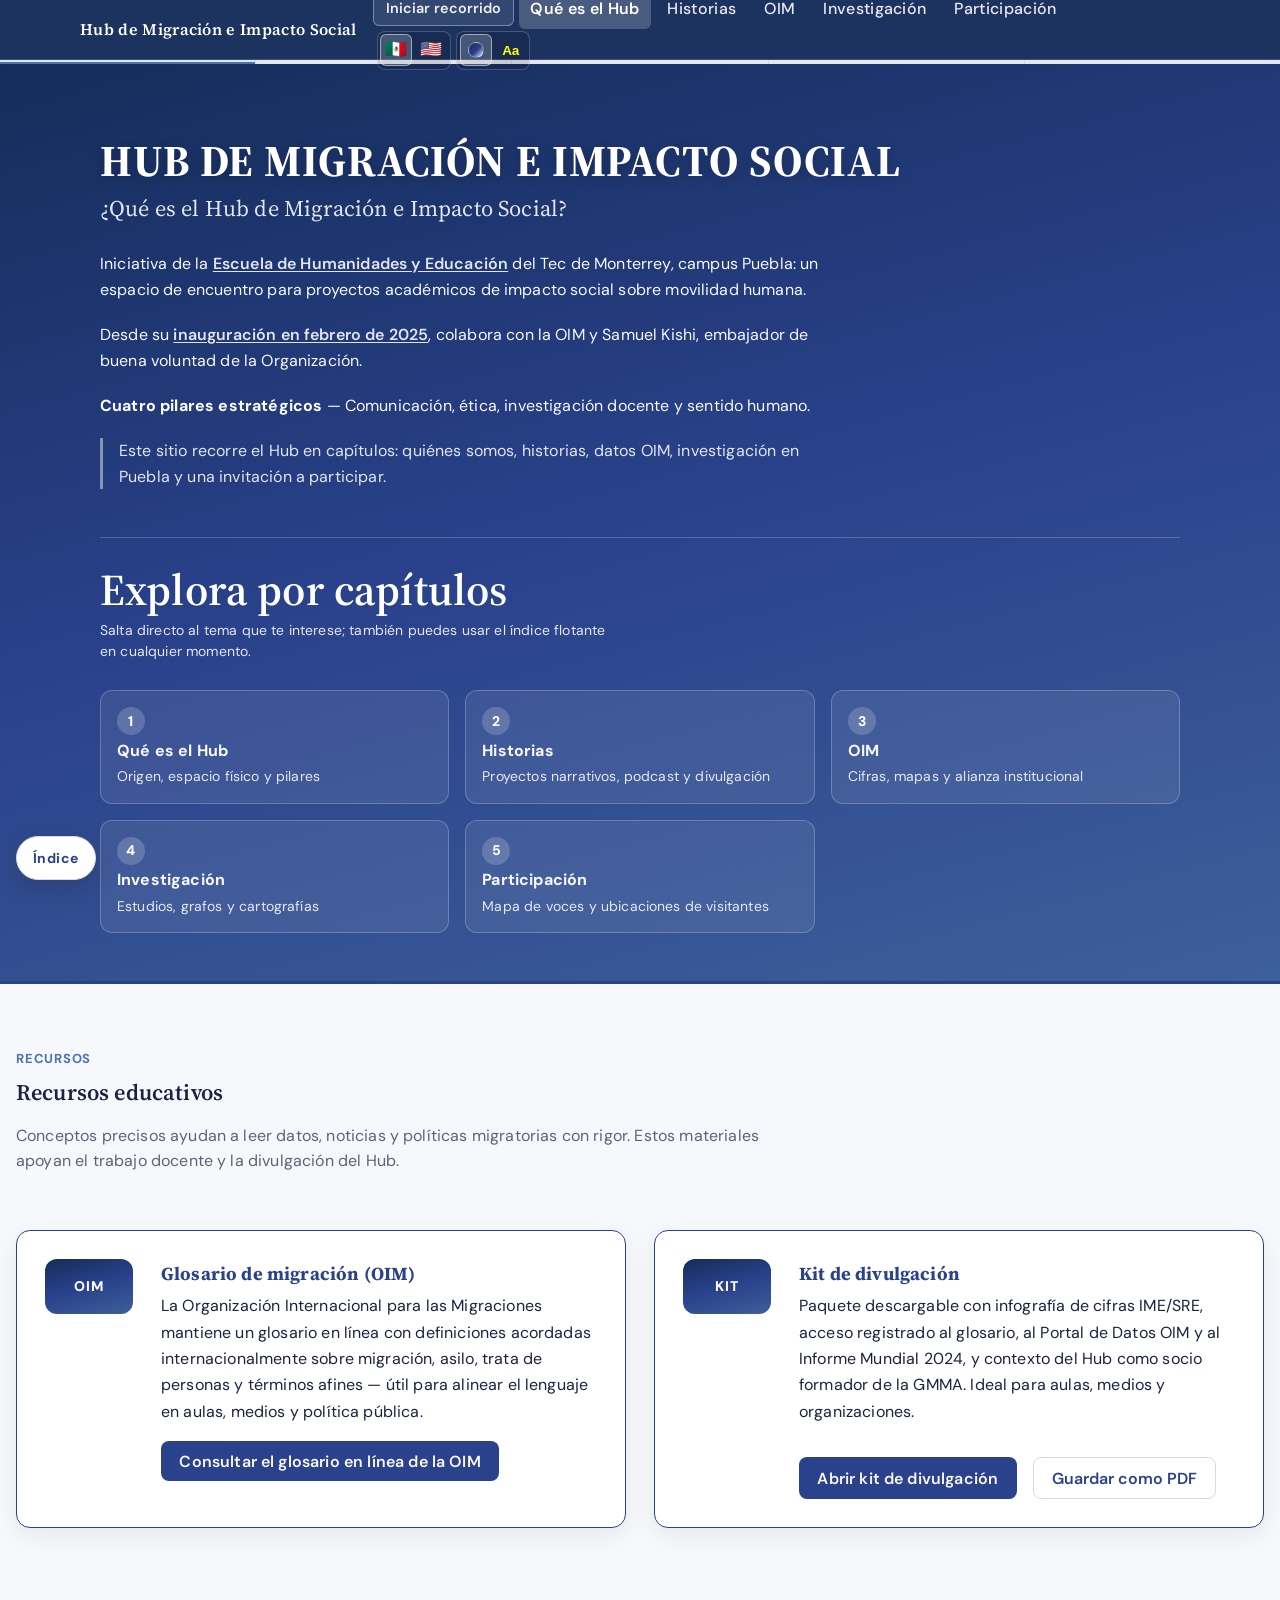
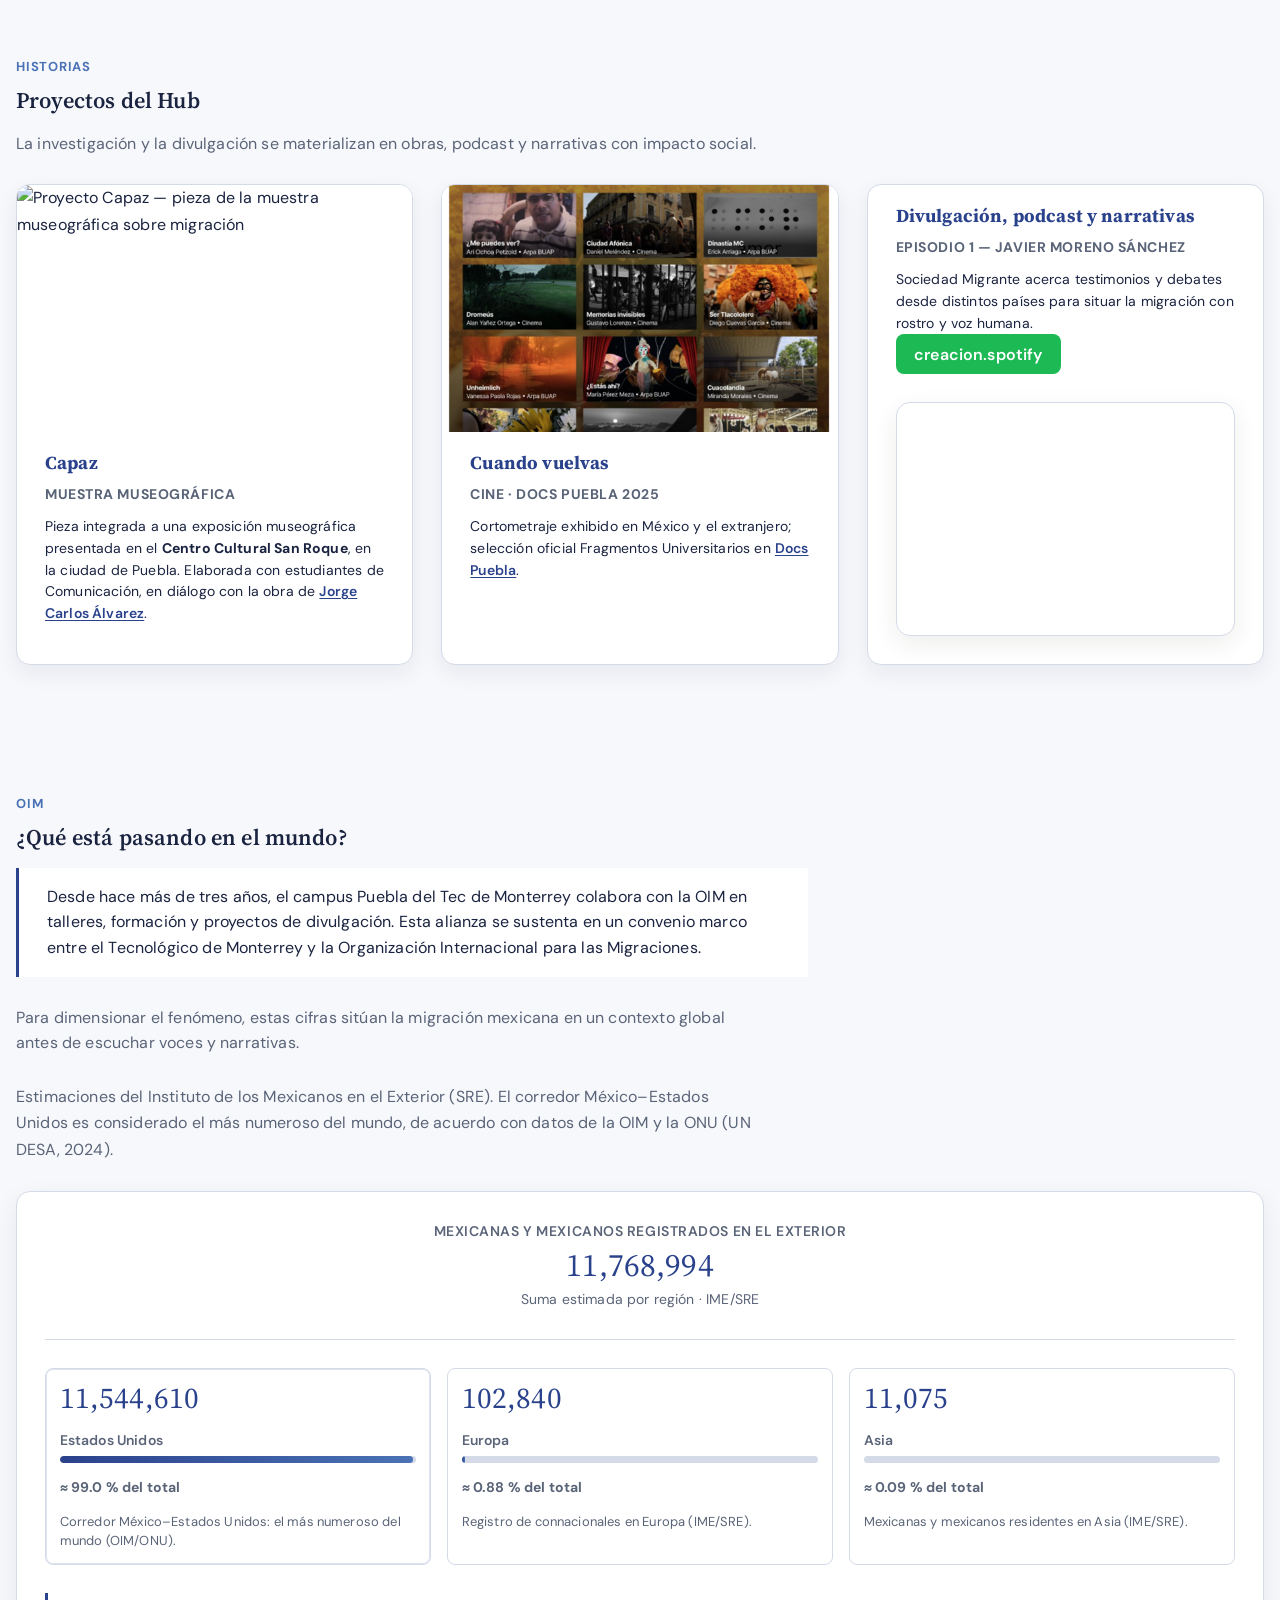
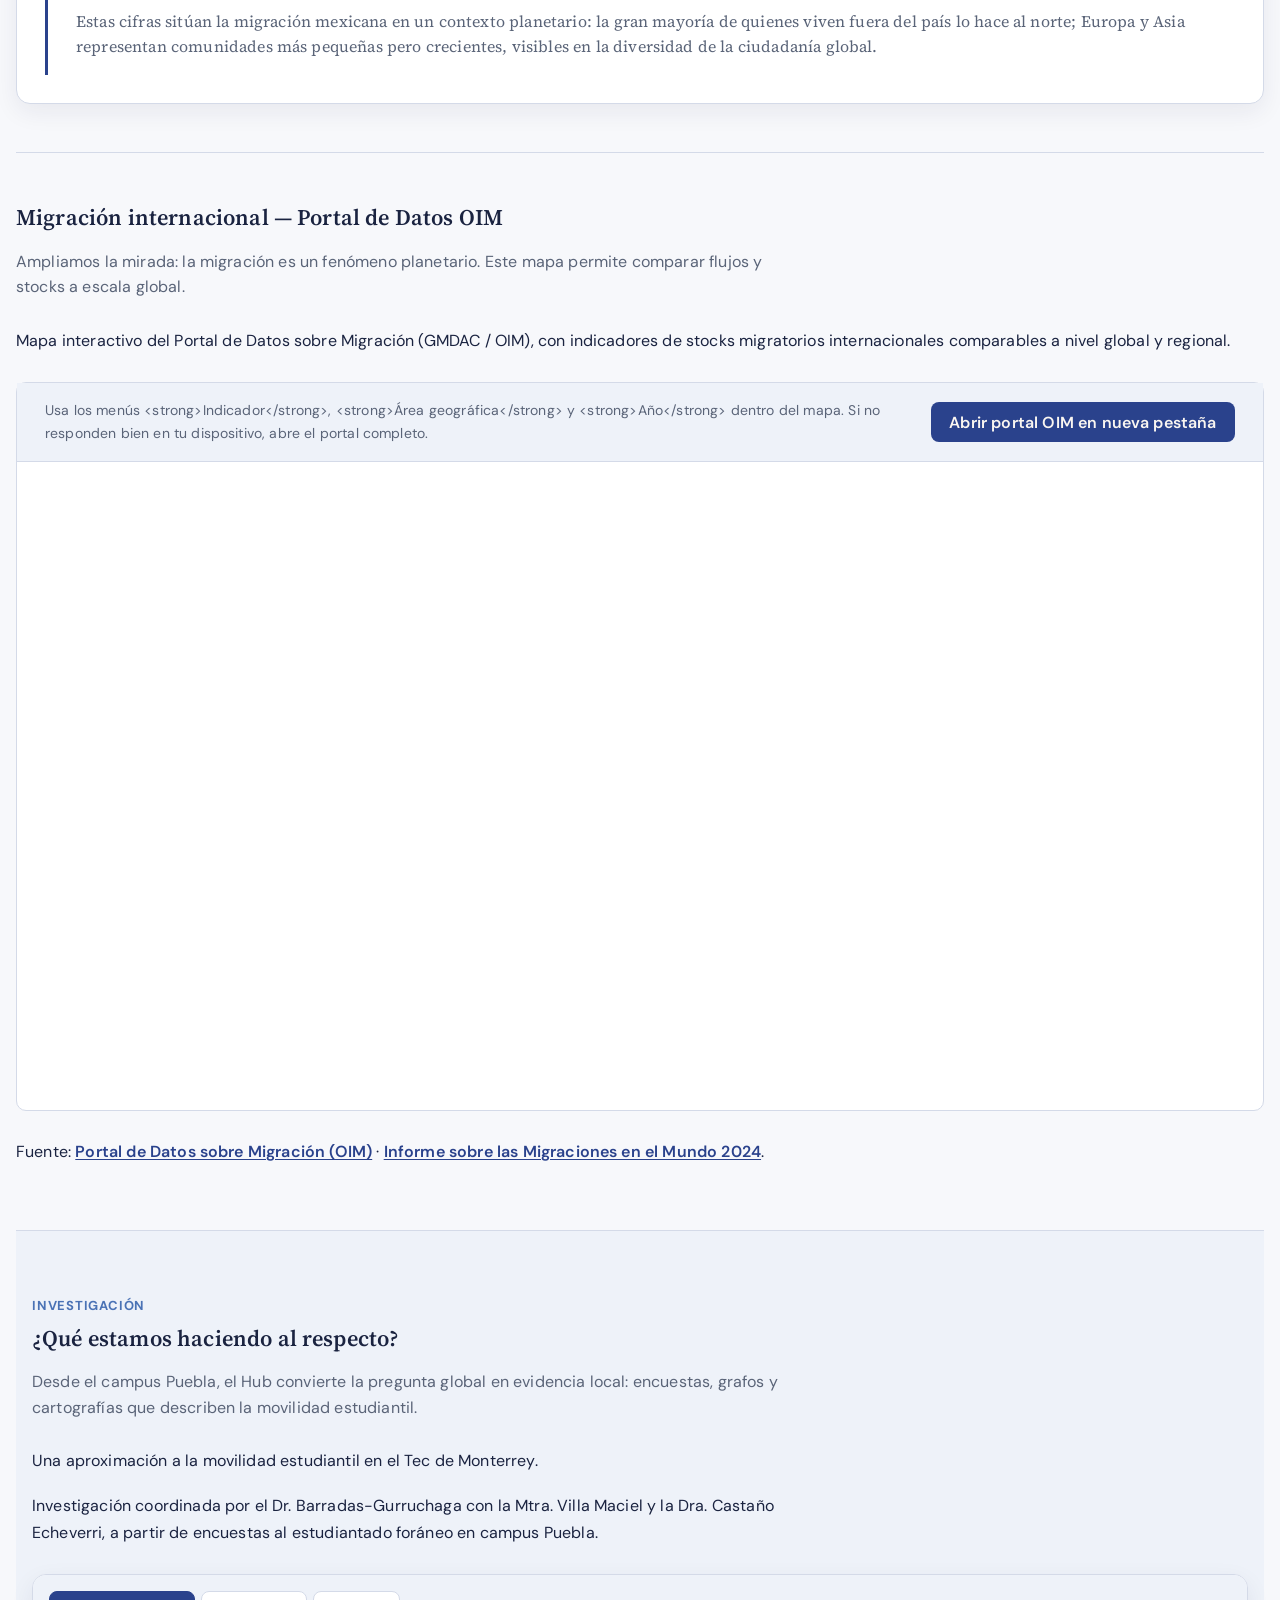
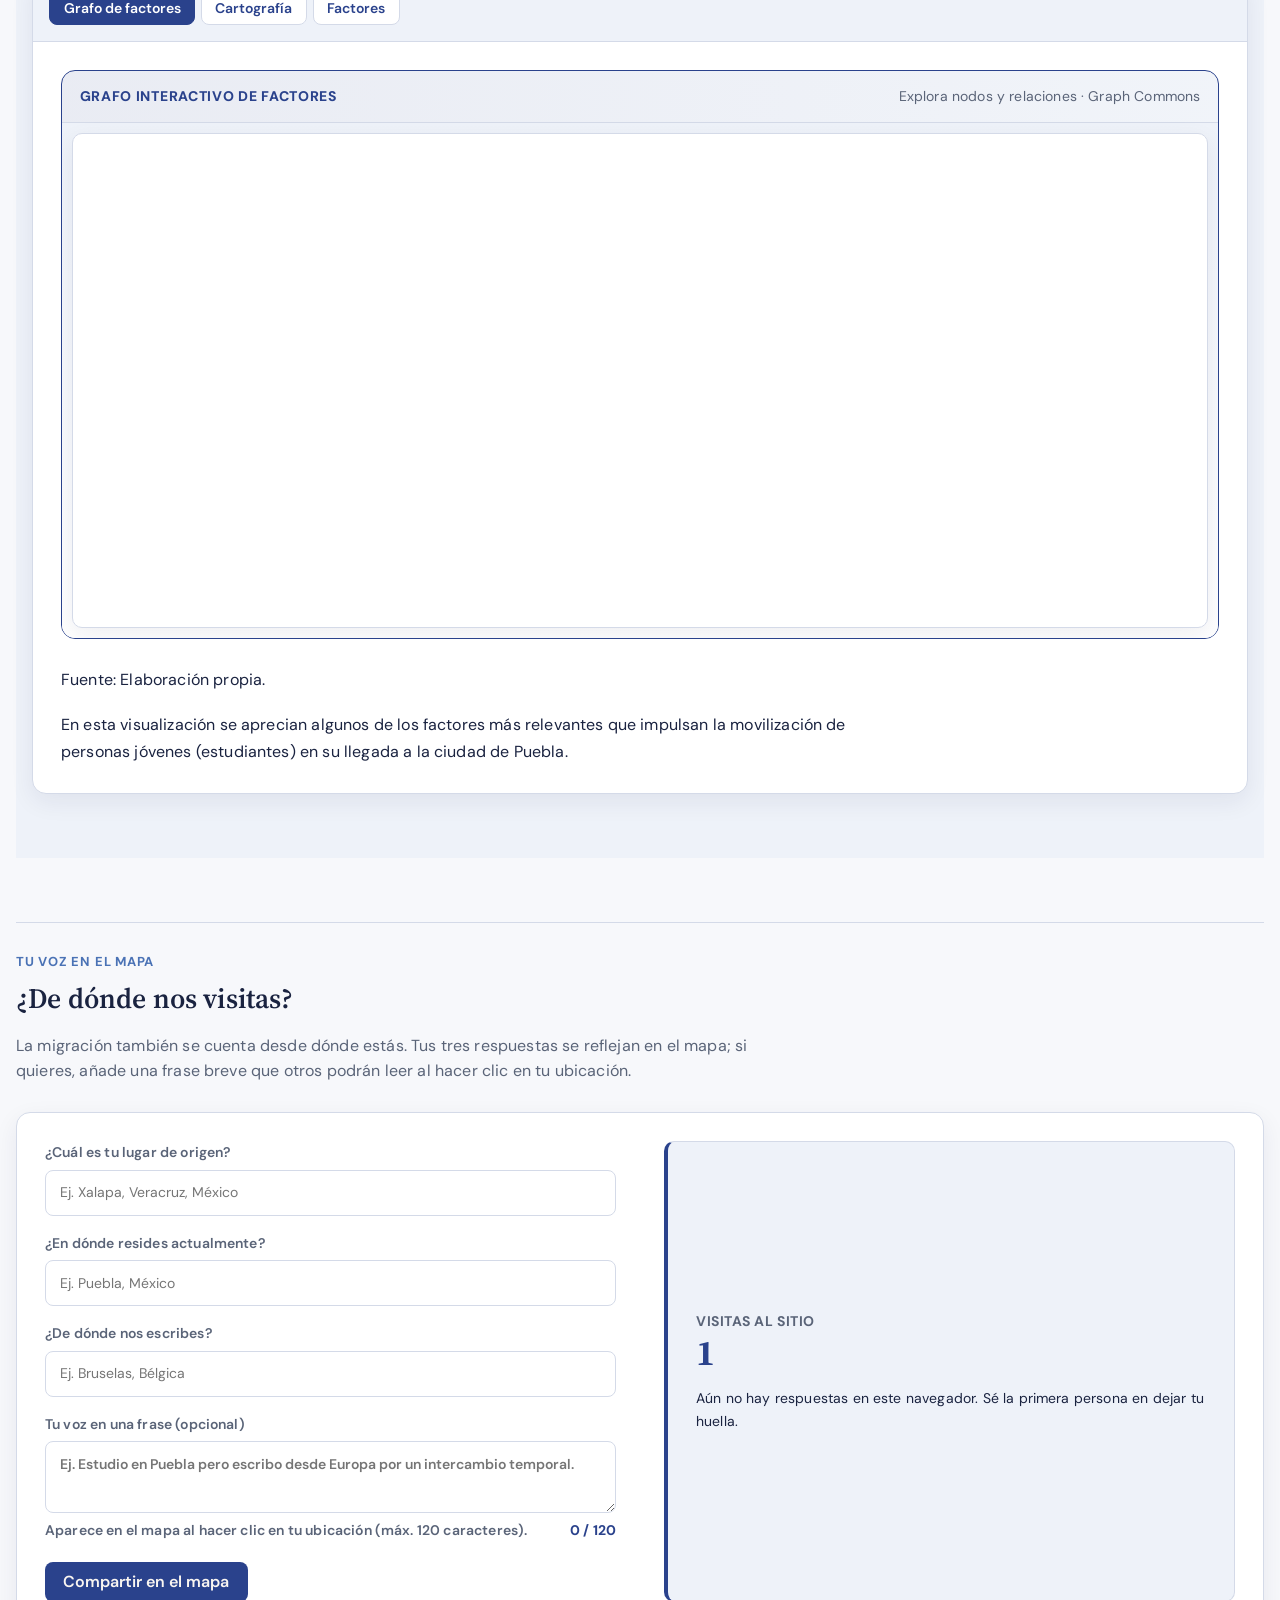
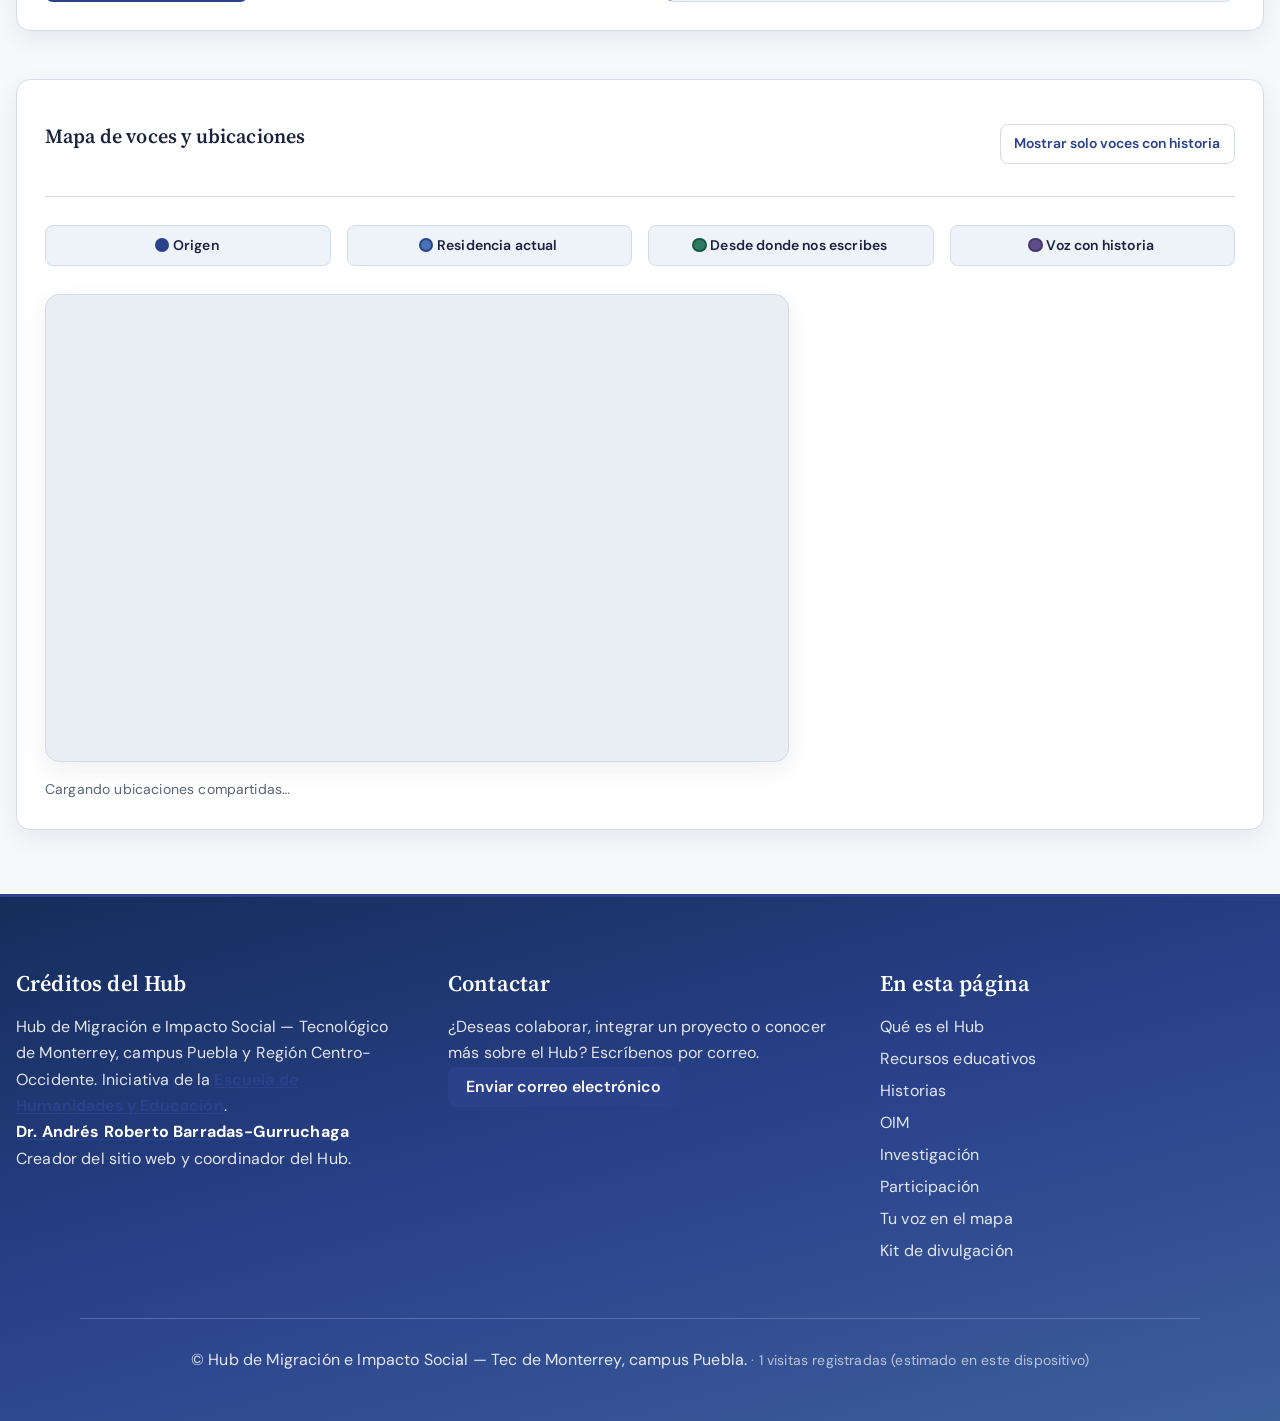
==== commit 9f5a1e88: "Elimina secciones redundantes y agrega registro de acceso al kit OIM Co-authored-by: Cursor <cursora" ====
--- a/index.html
+++ b/index.html
@@ -356,43 +356,6 @@
             <a href="https://worldmigrationreport.iom.int/what-we-do/world-migration-report-2024/chapter-2/international-migrants-numbers-and-trends" target="_blank" rel="noopener noreferrer">Informe sobre las Migraciones en el Mundo 2024</a>.
           </p>
         </div>
-
-        <aside class="proyecto-internacional ciudadania-internacional" aria-labelledby="titulo-internacional">
-          <div class="proyecto-internacional-marca" aria-hidden="true">
-            <span class="proyecto-internacional-sigla">OIM · GMMA</span>
-          </div>
-          <div class="proyecto-internacional-contenido texto-flow">
-            <h3 id="titulo-internacional" class="proyecto-nombre" data-i18n="ciudadania.int.title">Presencia internacional</h3>
-            <p class="proyecto-tipo" data-i18n="ciudadania.int.type">Conferencias · Suiza · Turquía</p>
-            <p class="texto" data-i18n="ciudadania.int.p1" data-i18n-html="true">
-              El Hub y su equipo académico han participado en espacios internacionales vinculados con la
-              <a href="https://www.iom.int/" target="_blank" rel="noopener noreferrer">Organización Internacional para las Migraciones (OIM)</a>
-              y la
-              <a href="https://www.mediamigrationacademy.org/about" target="_blank" rel="noopener noreferrer">Global Migration Media Academy (GMMA)</a>,
-              iniciativa de la OIM para una cobertura mediática ética y humana sobre migración.
-            </p>
-            <p class="texto" data-i18n="ciudadania.int.p2">
-              Desde 2023, el campus Puebla colabora con la OIM México en talleres, cursos y formación dentro del marco GMMA — vínculo que culminó en la inauguración del Hub en febrero de 2025, con la participación del embajador de buena voluntad de la OIM en México, Samuel Kishi.
-            </p>
-            <ul class="proyecto-enlaces">
-              <li>
-                <a href="https://www.mediamigrationacademy.org/blog/migration-and-social-impact-hub" target="_blank" rel="noopener noreferrer">
-                  GMMA — Inauguración del Hub de Migración e Impacto Social
-                </a>
-              </li>
-              <li>
-                <a href="https://www.iom.int/news/global-migration-media-academy-brings-students-communications-professionals-together-address-ethical-coverage-migration" target="_blank" rel="noopener noreferrer">
-                  OIM — Global Migration Media Academy
-                </a>
-              </li>
-              <li>
-                <a href="https://conecta.tec.mx/es/noticias/puebla/institucion/narrativa-en-corto-alumnos-de-tec-puebla-analizan-fenomeno-migratorio" target="_blank" rel="noopener noreferrer">
-                  Tec de Monterrey — Colaboración académica con la OIM
-                </a>
-              </li>
-            </ul>
-          </div>
-        </aside>
       </div>
     </section>
 
@@ -509,44 +472,12 @@
       </section>
     </main>
 
-    <section id="participacion" class="seccion-participacion seccion-rubro seccion-rubro--panel seccion-ancla" aria-labelledby="titulo-participacion">
+    <section id="participacion" class="seccion-participacion seccion-rubro seccion-rubro--panel seccion-ancla" aria-labelledby="titulo-encuesta">
       <div class="ancho-contenido">
-        <header class="seccion-cabecera">
-          <p class="etiqueta" data-i18n="participacion.label">Tu lugar en la historia</p>
-          <h2 id="titulo-participacion" class="subtitulo" data-i18n="participacion.title">¿Cómo puedes participar?</h2>
-          <p class="texto puente-narrativo participacion-puente" data-i18n="participacion.puente">
-            Has recorrido voces, datos, investigación y proyectos con impacto. Ahora puedes formar parte de esta red: proponer una idea, difundir o colaborar desde tu disciplina.
-          </p>
-        </header>
-
-        <div class="participacion-layout">
-          <div class="participacion-main texto-flow">
-            <p class="texto" data-i18n="participacion.p1">
-              Los proyectos del Hub — desde piezas visuales y cortometrajes hasta estudios de datos y conferencias internacionales — nacieron de colaboraciones abiertas. El siguiente puede llevar tu firma.
-            </p>
-            <p class="texto" data-i18n="participacion.p2">
-              ¡Súmate a los esfuerzos del Hub de Migración e Impacto Social! Desde el Hub se trabaja en pro del ODS 10 — Reducción de la desigualdad — con proyectos académicos de inmersión e impacto social.
-            </p>
-            <p class="texto" data-i18n="participacion.p3">
-              Contáctanos. Escribe con una propuesta de proyecto académico que impacte en nuestra sociedad y, en particular, en el subgrupo de personas en movimiento. ¡Te esperamos!
-            </p>
-          </div>
-
-          <aside class="participacion-aside" aria-label="Invitación a participar">
-            <blockquote class="participacion-lema-card">
-              <p data-i18n="participacion.lema">Todos somos migrantes.</p>
-            </blockquote>
-            <div class="participacion-acciones">
-              <a class="btn btn-correo btn-participar" href="#contacto" data-i18n="participacion.contact">Ir a contacto</a>
-              <a class="btn btn-proyectos" href="#storytelling" data-i18n="participacion.projects">Ver proyectos del Hub</a>
-            </div>
-          </aside>
-        </div>
-
-        <div id="encuesta-visitantes" class="participacion-encuesta seccion-ancla" aria-labelledby="titulo-encuesta">
+        <div id="encuesta-visitantes" class="participacion-encuesta participacion-encuesta--solo" aria-labelledby="titulo-encuesta">
           <header class="participacion-encuesta-cabecera">
             <p class="etiqueta" data-i18n="encuesta.label">Tu voz en el mapa</p>
-            <h3 id="titulo-encuesta" class="subtitulo" data-i18n="encuesta.title">¿De dónde nos visitas?</h3>
+            <h2 id="titulo-encuesta" class="subtitulo" data-i18n="encuesta.title">¿De dónde nos visitas?</h2>
             <p class="texto puente-narrativo" data-i18n="encuesta.puente">
               La migración también se cuenta desde dónde estás. Tus tres respuestas se reflejan en el mapa; si quieres, añade una frase breve que otros podrán leer al hacer clic en tu ubicación.
             </p>
--- a/style.css
+++ b/style.css
@@ -2071,6 +2071,14 @@
   background: transparent;
 }
 
+.participacion-encuesta--solo {
+  margin-top: 0;
+}
+
+.participacion-encuesta--solo .participacion-encuesta-cabecera .subtitulo {
+  font-size: clamp(1.35rem, 3.2vw, 1.75rem);
+}
+
 .participacion-layout {
   display: grid;
   grid-template-columns: minmax(0, 1.4fr) minmax(260px, 0.85fr);
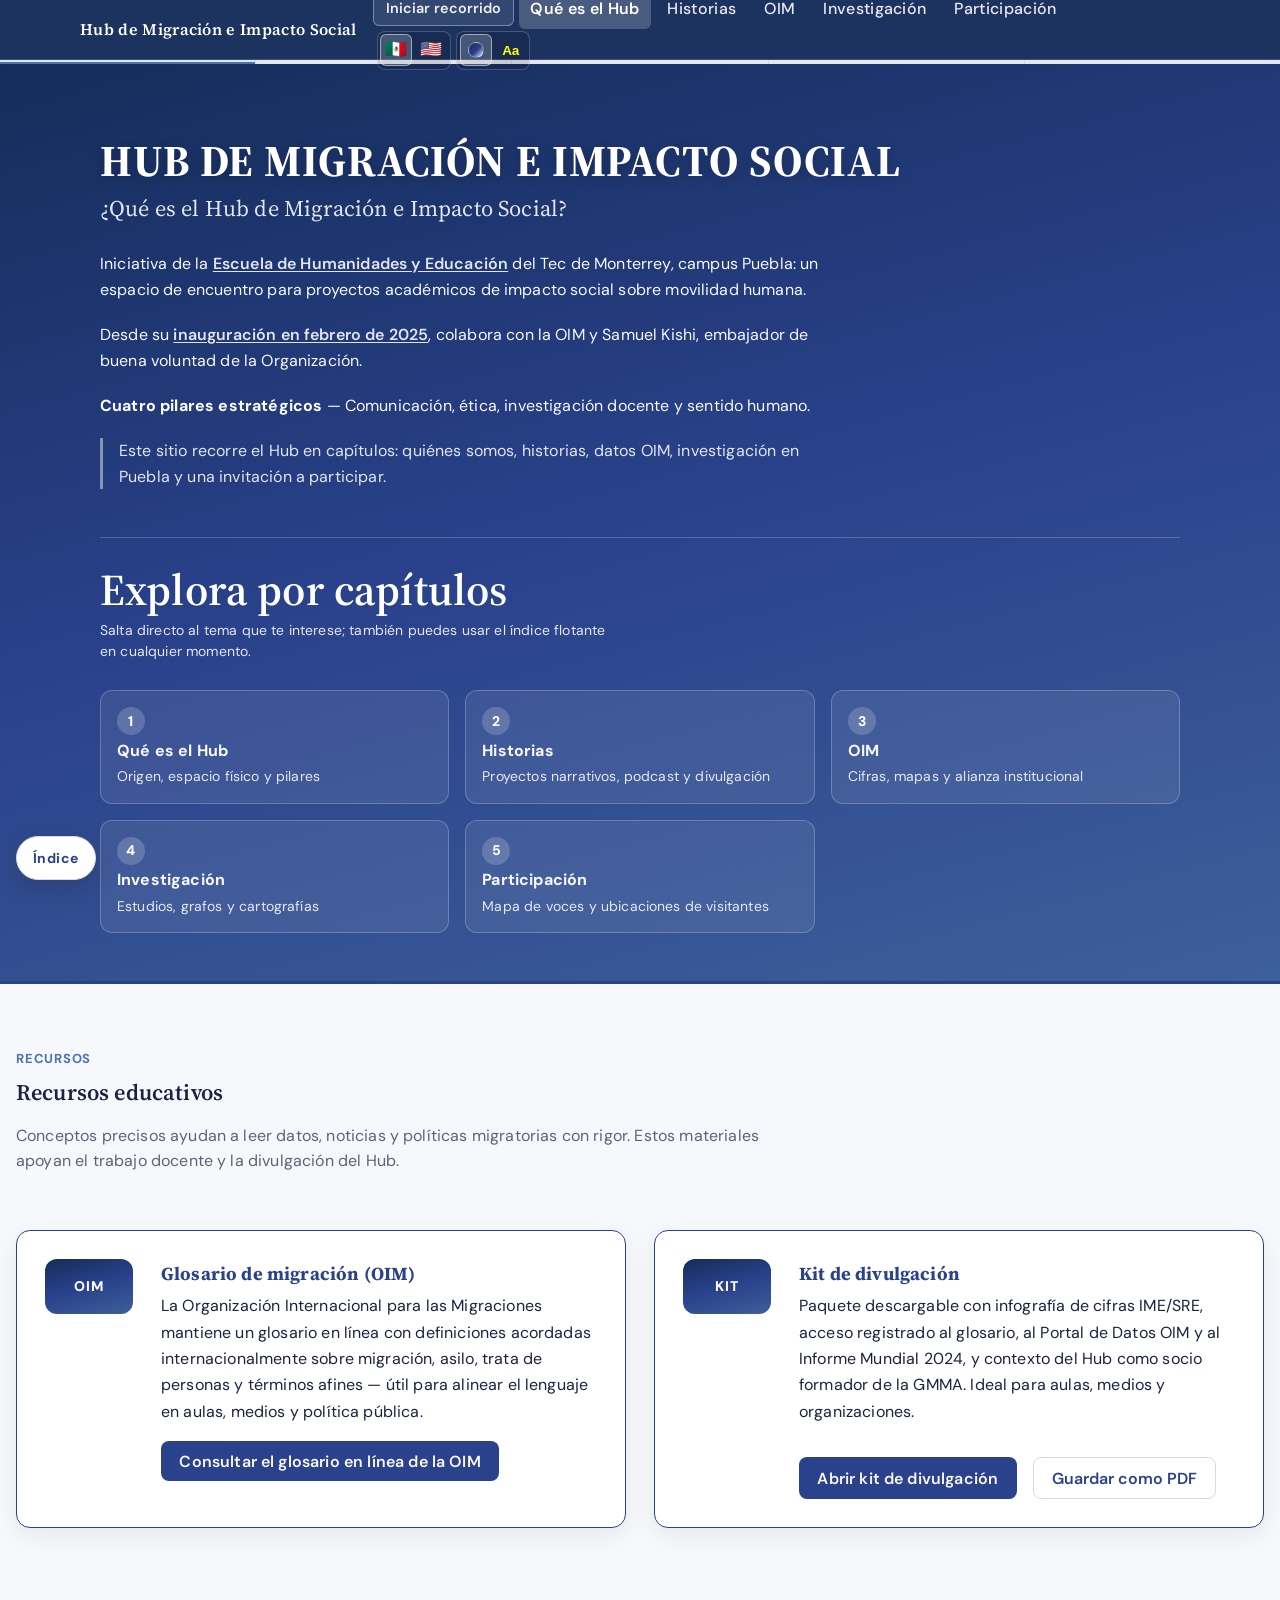
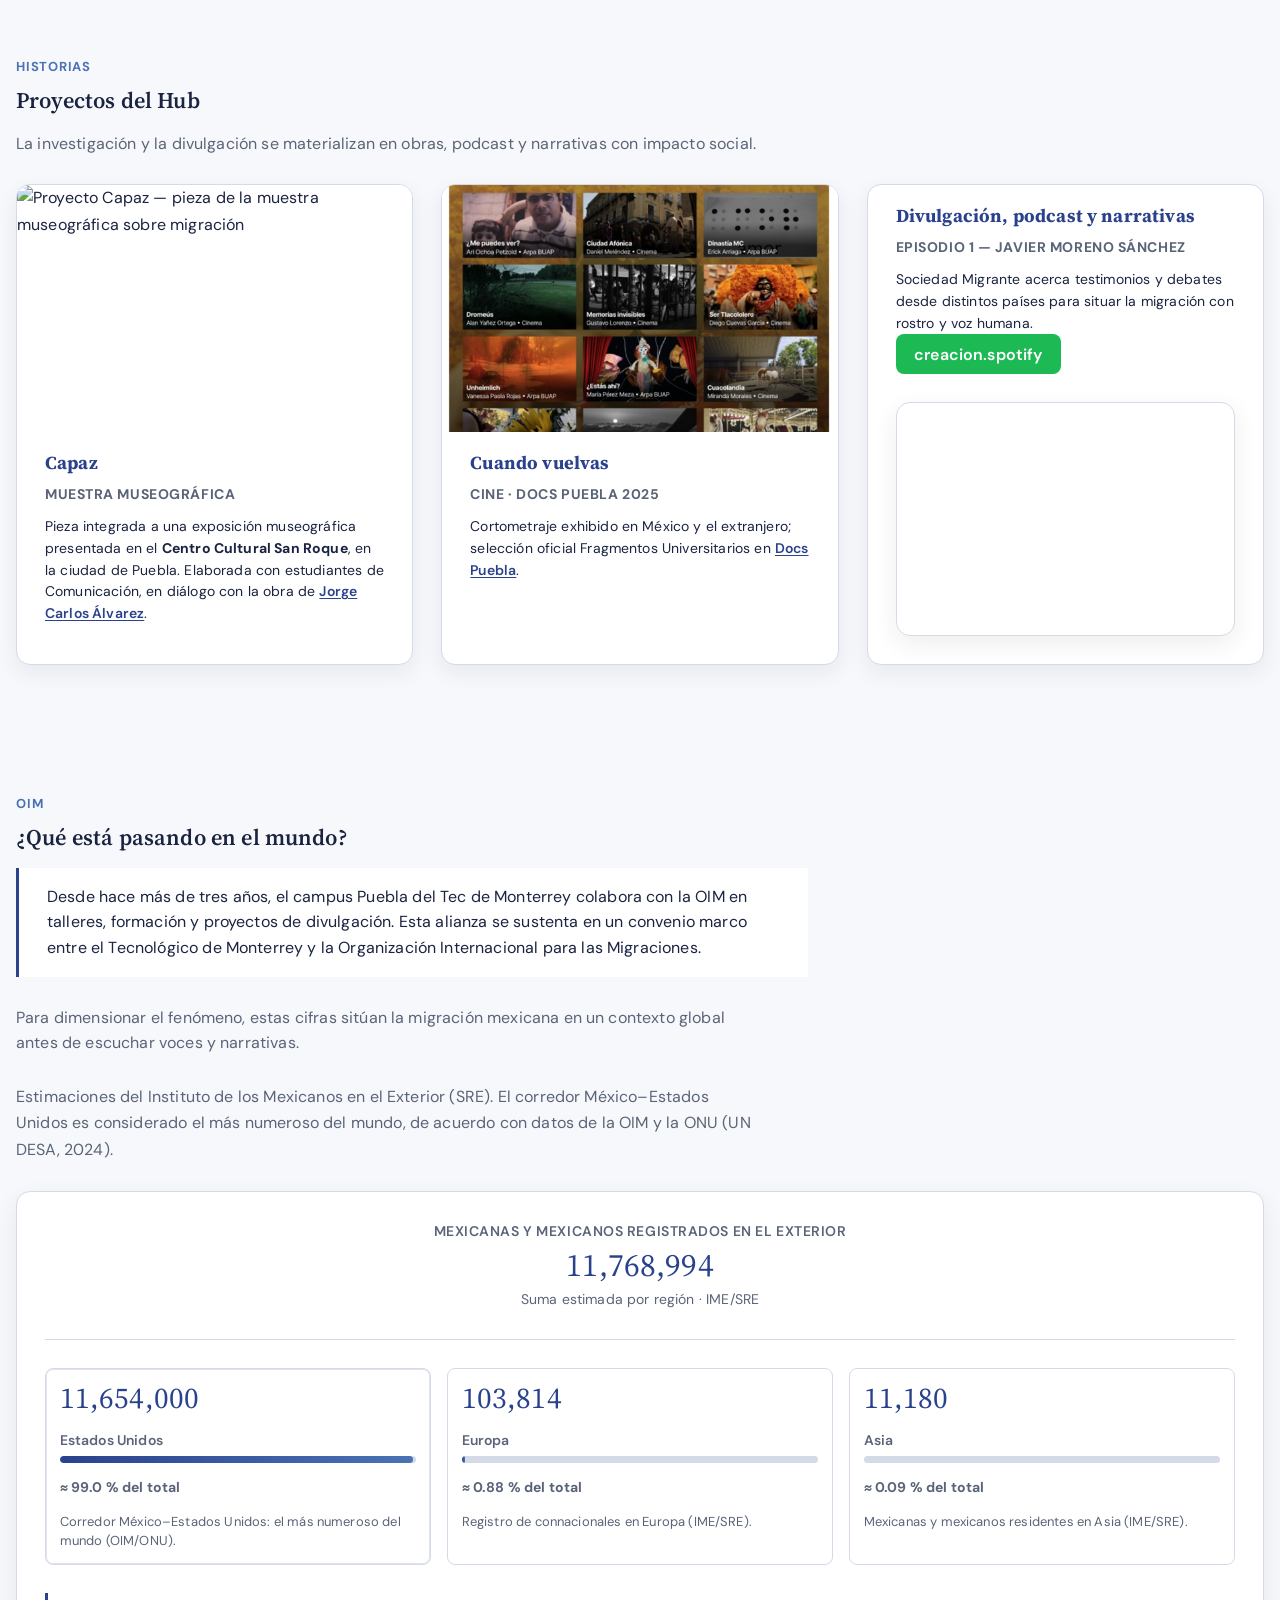
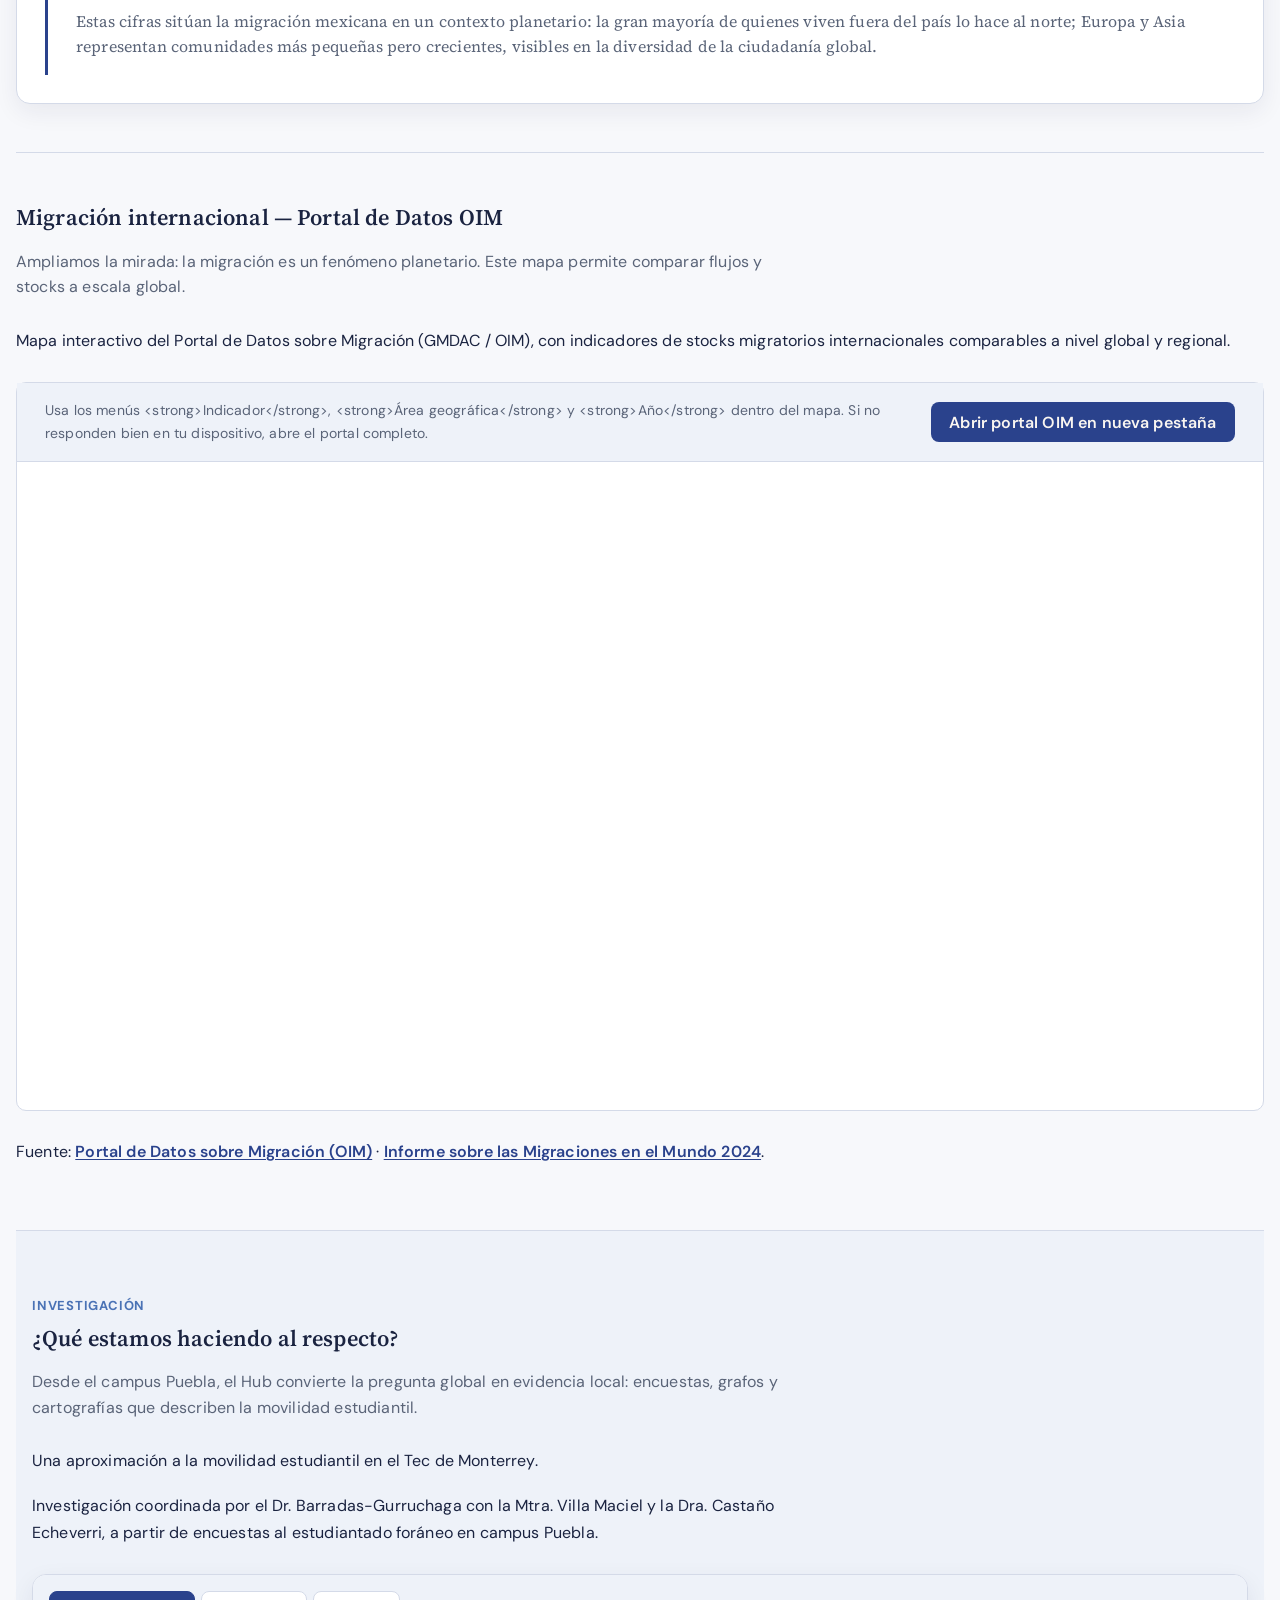
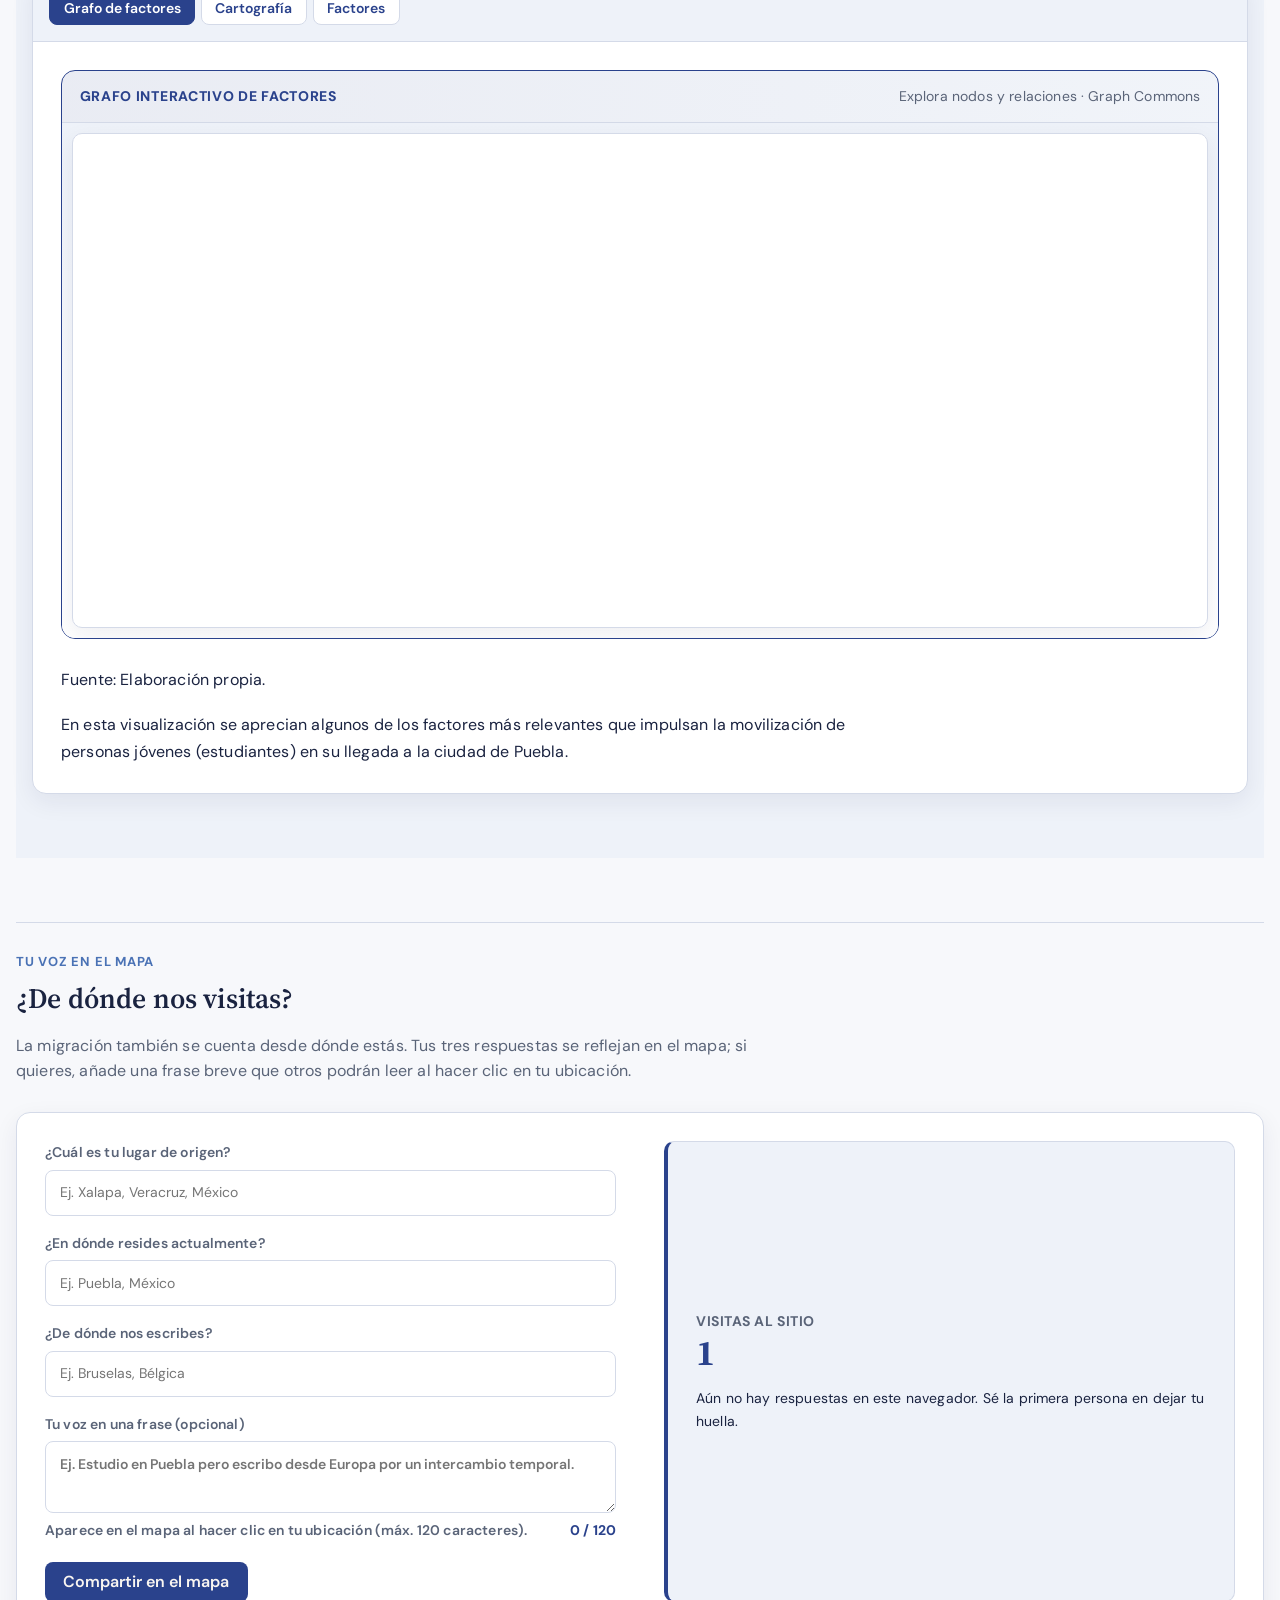
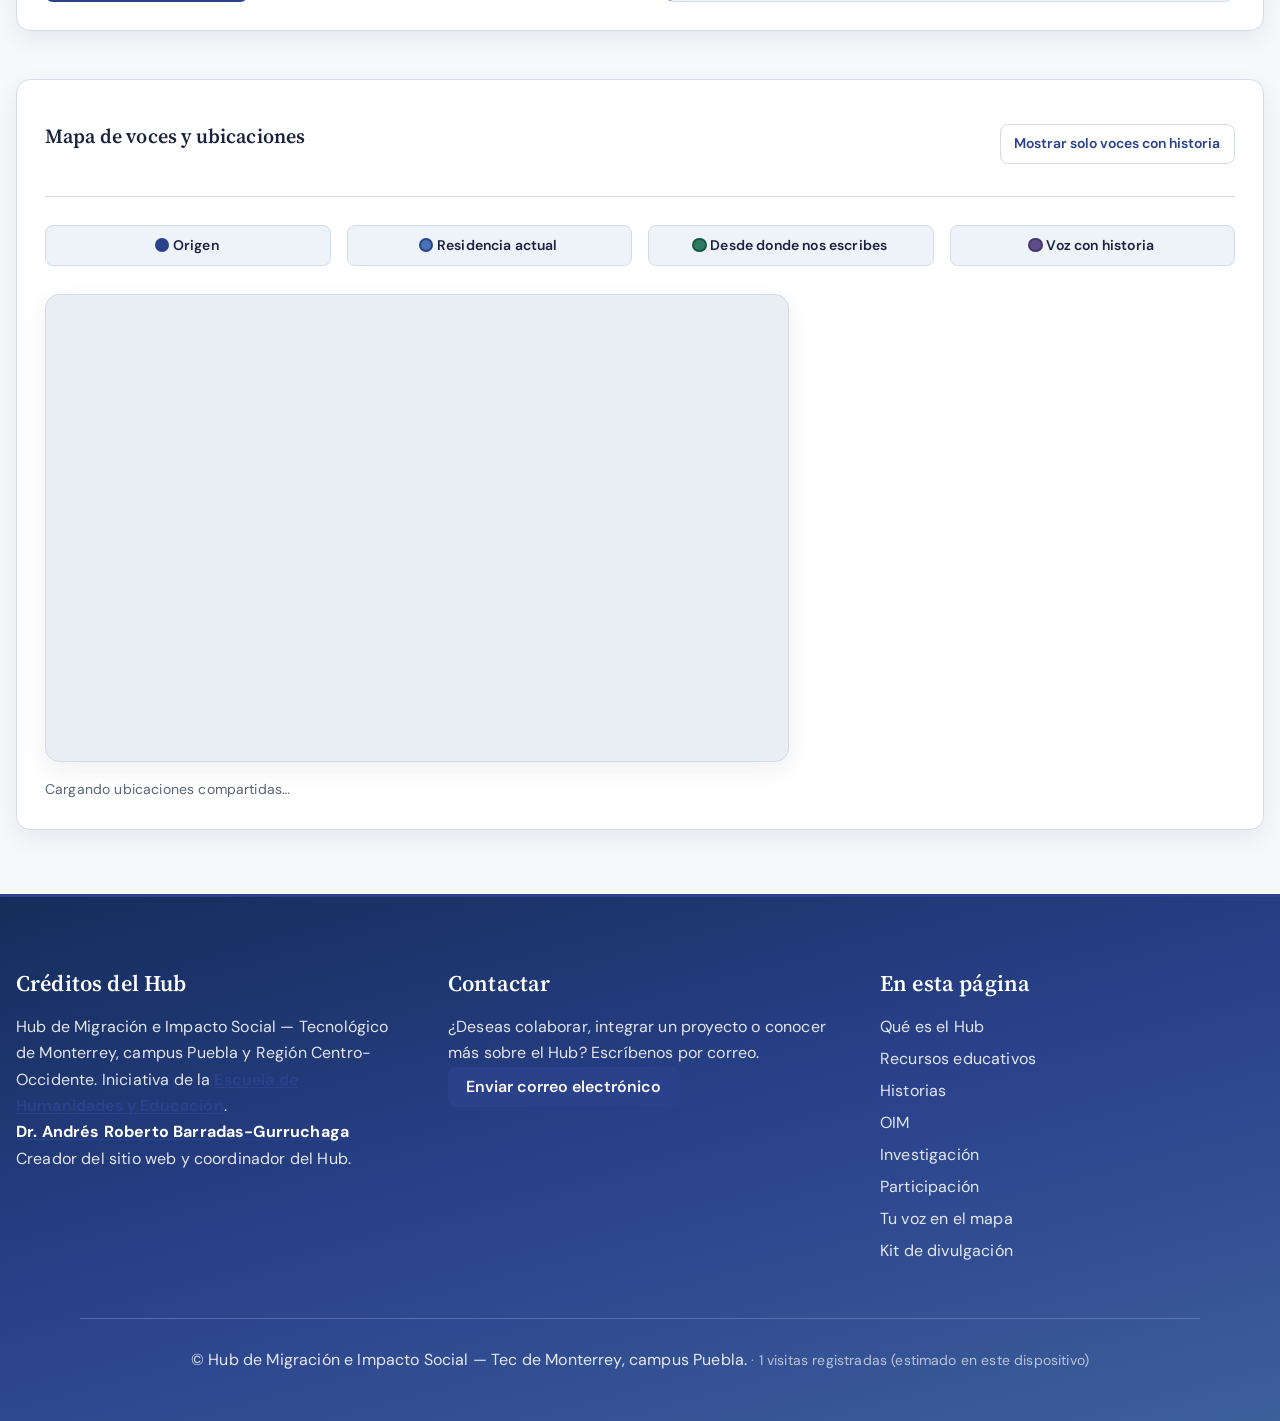
==== commit 9c8a1d62: "Agrega SEO estructurado y backend Google Sheets para registros del kit OIM Co-authored-by: Cursor <c" ====
--- a/index.html
+++ b/index.html
@@ -4,6 +4,71 @@
     <meta charset="utf-8">
     <meta name="viewport" content="width=device-width, initial-scale=1">
     <title>Hub de Migración e Impacto Social — Tec de Monterrey, campus Puebla</title>
+    <meta name="description" content="Hub de Migración e Impacto Social del Tec de Monterrey, campus Puebla: historias, datos OIM, investigación, mapa de voces y kit de divulgación sobre movilidad humana y ODS 10.">
+    <meta name="keywords" content="migración, Hub migración, Tec Puebla, OIM, movilidad humana, impacto social, Global Migration Media Academy, investigación migratoria">
+    <meta name="author" content="Dr. Andrés Roberto Barradas-Gurruchaga — Tec de Monterrey">
+    <meta name="robots" content="index, follow">
+    <link rel="canonical" href="https://arbarradas.github.io/HubMigracion/">
+    <meta name="theme-color" content="#152d5a">
+    <meta property="og:type" content="website">
+    <meta property="og:locale" content="es_MX">
+    <meta property="og:site_name" content="Hub de Migración e Impacto Social">
+    <meta property="og:title" content="Hub de Migración e Impacto Social — Tec de Monterrey, campus Puebla">
+    <meta property="og:description" content="Proyectos académicos, datos OIM, historias y recursos educativos sobre migración desde el campus Puebla del Tec de Monterrey.">
+    <meta property="og:url" content="https://arbarradas.github.io/HubMigracion/">
+    <meta property="og:image" content="https://arbarradas.github.io/HubMigracion/HUB_Puerta.jpg">
+    <meta property="og:image:alt" content="Entrada del Hub de Migración e Impacto Social, Tec de Monterrey campus Puebla">
+    <meta name="twitter:card" content="summary_large_image">
+    <meta name="twitter:title" content="Hub de Migración e Impacto Social — Tec Puebla">
+    <meta name="twitter:description" content="Historias, datos OIM, investigación y kit de divulgación sobre movilidad humana.">
+    <meta name="twitter:image" content="https://arbarradas.github.io/HubMigracion/HUB_Puerta.jpg">
+    <script type="application/ld+json">
+    {
+      "@context": "https://schema.org",
+      "@graph": [
+        {
+          "@type": "WebSite",
+          "@id": "https://arbarradas.github.io/HubMigracion/#website",
+          "url": "https://arbarradas.github.io/HubMigracion/",
+          "name": "Hub de Migración e Impacto Social",
+          "description": "Iniciativa de la Escuela de Humanidades y Educación del Tec de Monterrey, campus Puebla, sobre movilidad humana, datos OIM e impacto social.",
+          "inLanguage": "es-MX",
+          "publisher": { "@id": "https://arbarradas.github.io/HubMigracion/#organization" }
+        },
+        {
+          "@type": "EducationalOrganization",
+          "@id": "https://arbarradas.github.io/HubMigracion/#organization",
+          "name": "Hub de Migración e Impacto Social — Tec de Monterrey, campus Puebla",
+          "url": "https://arbarradas.github.io/HubMigracion/",
+          "parentOrganization": {
+            "@type": "CollegeOrUniversity",
+            "name": "Tecnológico de Monterrey",
+            "url": "https://tec.mx"
+          },
+          "department": {
+            "@type": "Organization",
+            "name": "Escuela de Humanidades y Educación",
+            "url": "https://tec.mx/es/ehe"
+          },
+          "sameAs": [
+            "https://www.iom.int/",
+            "https://www.mediamigrationacademy.org/",
+            "https://tec.mx/es/ehe"
+          ]
+        },
+        {
+          "@type": "WebPage",
+          "@id": "https://arbarradas.github.io/HubMigracion/#webpage",
+          "url": "https://arbarradas.github.io/HubMigracion/",
+          "name": "Hub de Migración e Impacto Social",
+          "isPartOf": { "@id": "https://arbarradas.github.io/HubMigracion/#website" },
+          "about": { "@id": "https://arbarradas.github.io/HubMigracion/#organization" },
+          "description": "Sitio del Hub: qué es el Hub, historias, sección OIM, investigación, mapa de voces y recursos educativos.",
+          "inLanguage": "es-MX"
+        }
+      ]
+    }
+    </script>
     <link rel="preconnect" href="https://fonts.googleapis.com">
     <link rel="preconnect" href="https://fonts.gstatic.com" crossorigin>
     <link href="https://fonts.googleapis.com/css2?family=DM+Sans:ital,opsz,wght@0,9..40,400;0,9..40,500;0,9..40,600;0,9..40,700;1,9..40,400&family=Source+Serif+4:ital,opsz,wght@0,8..60,400;0,8..60,600;0,8..60,700;1,8..60,400&display=swap" rel="stylesheet">
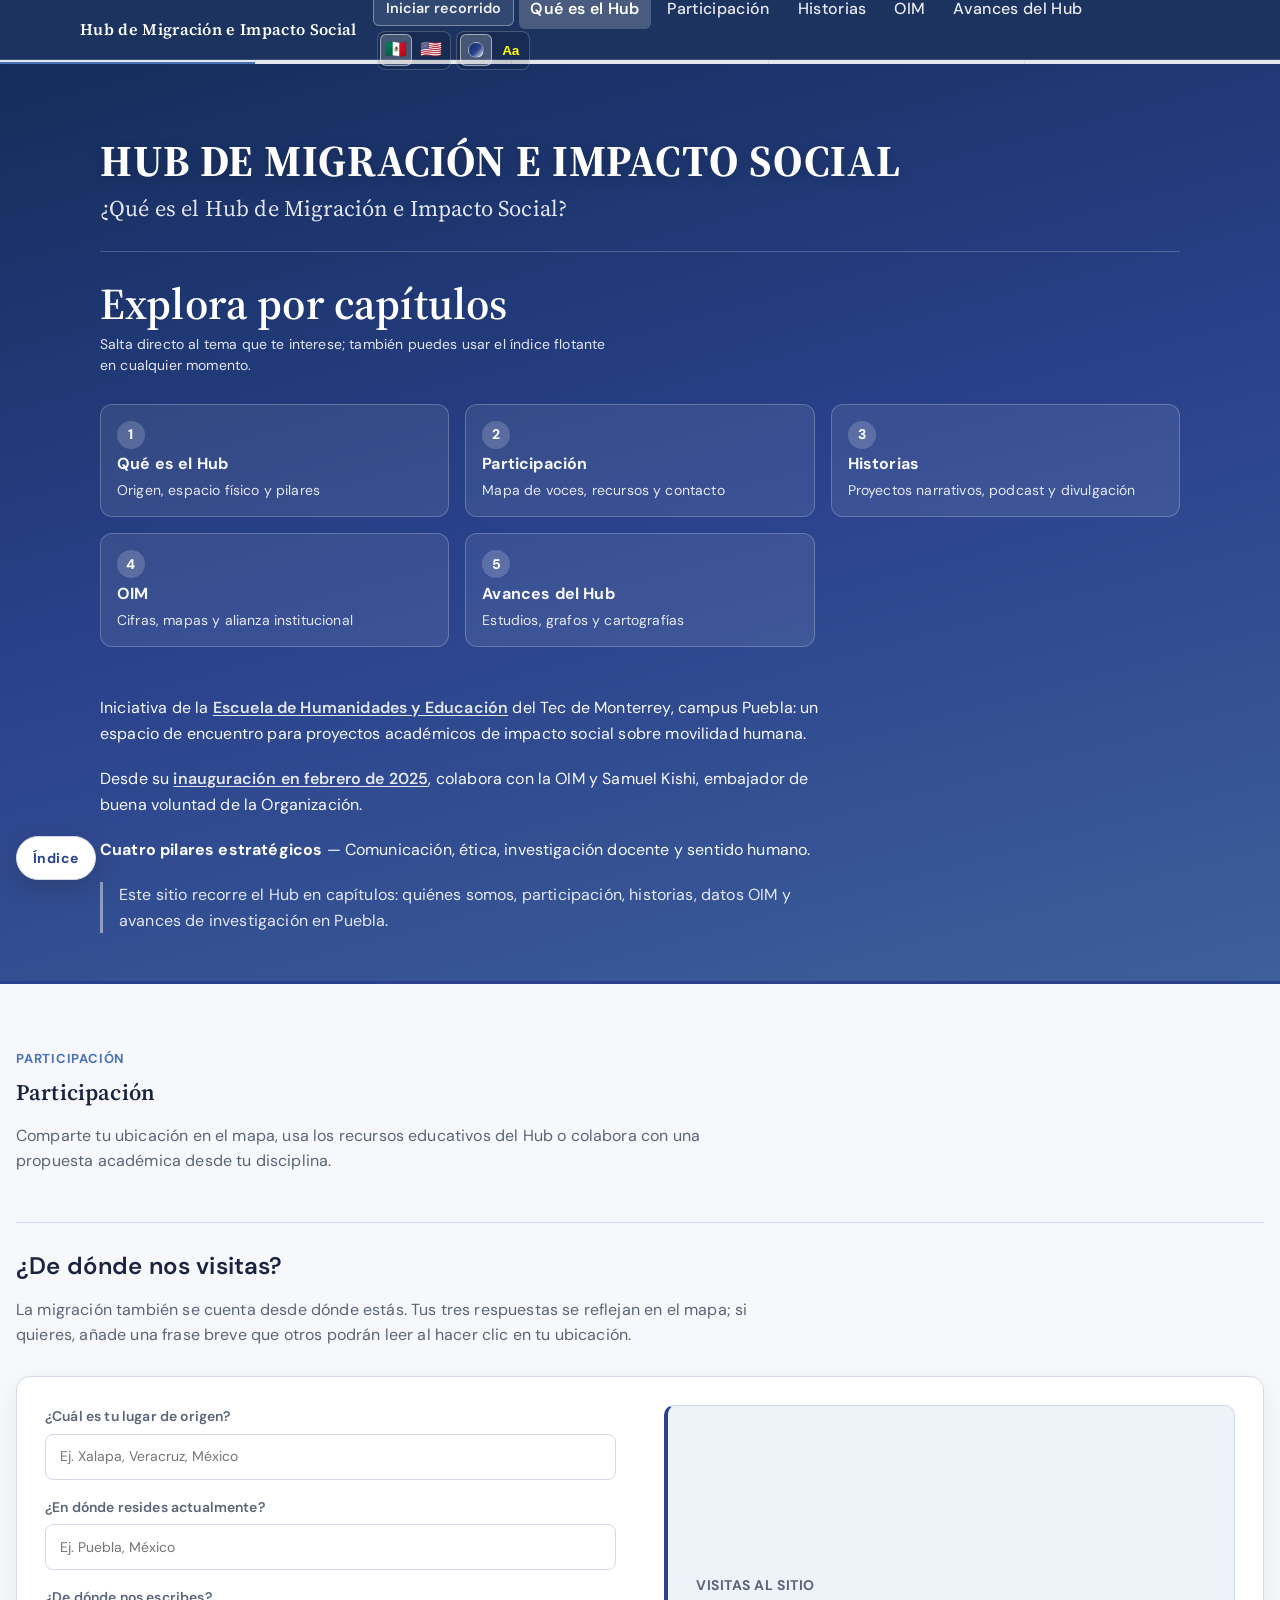
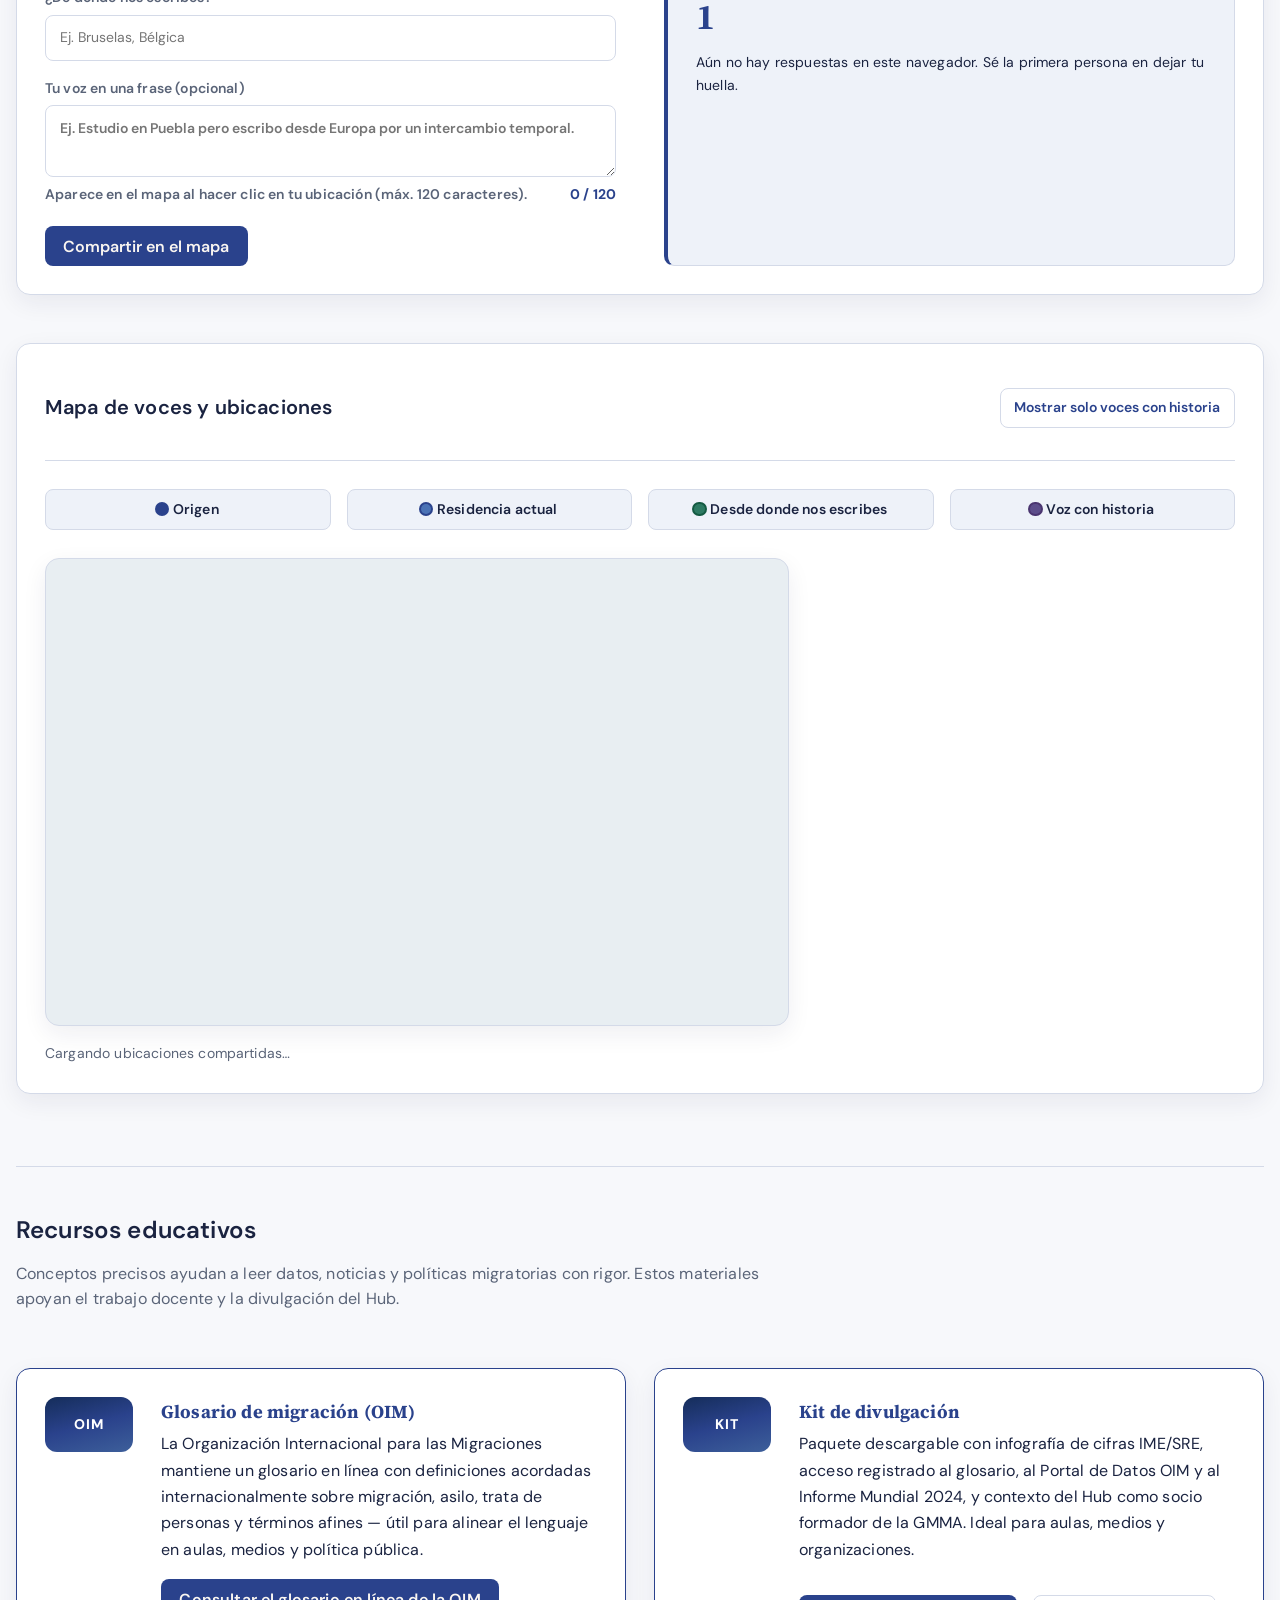
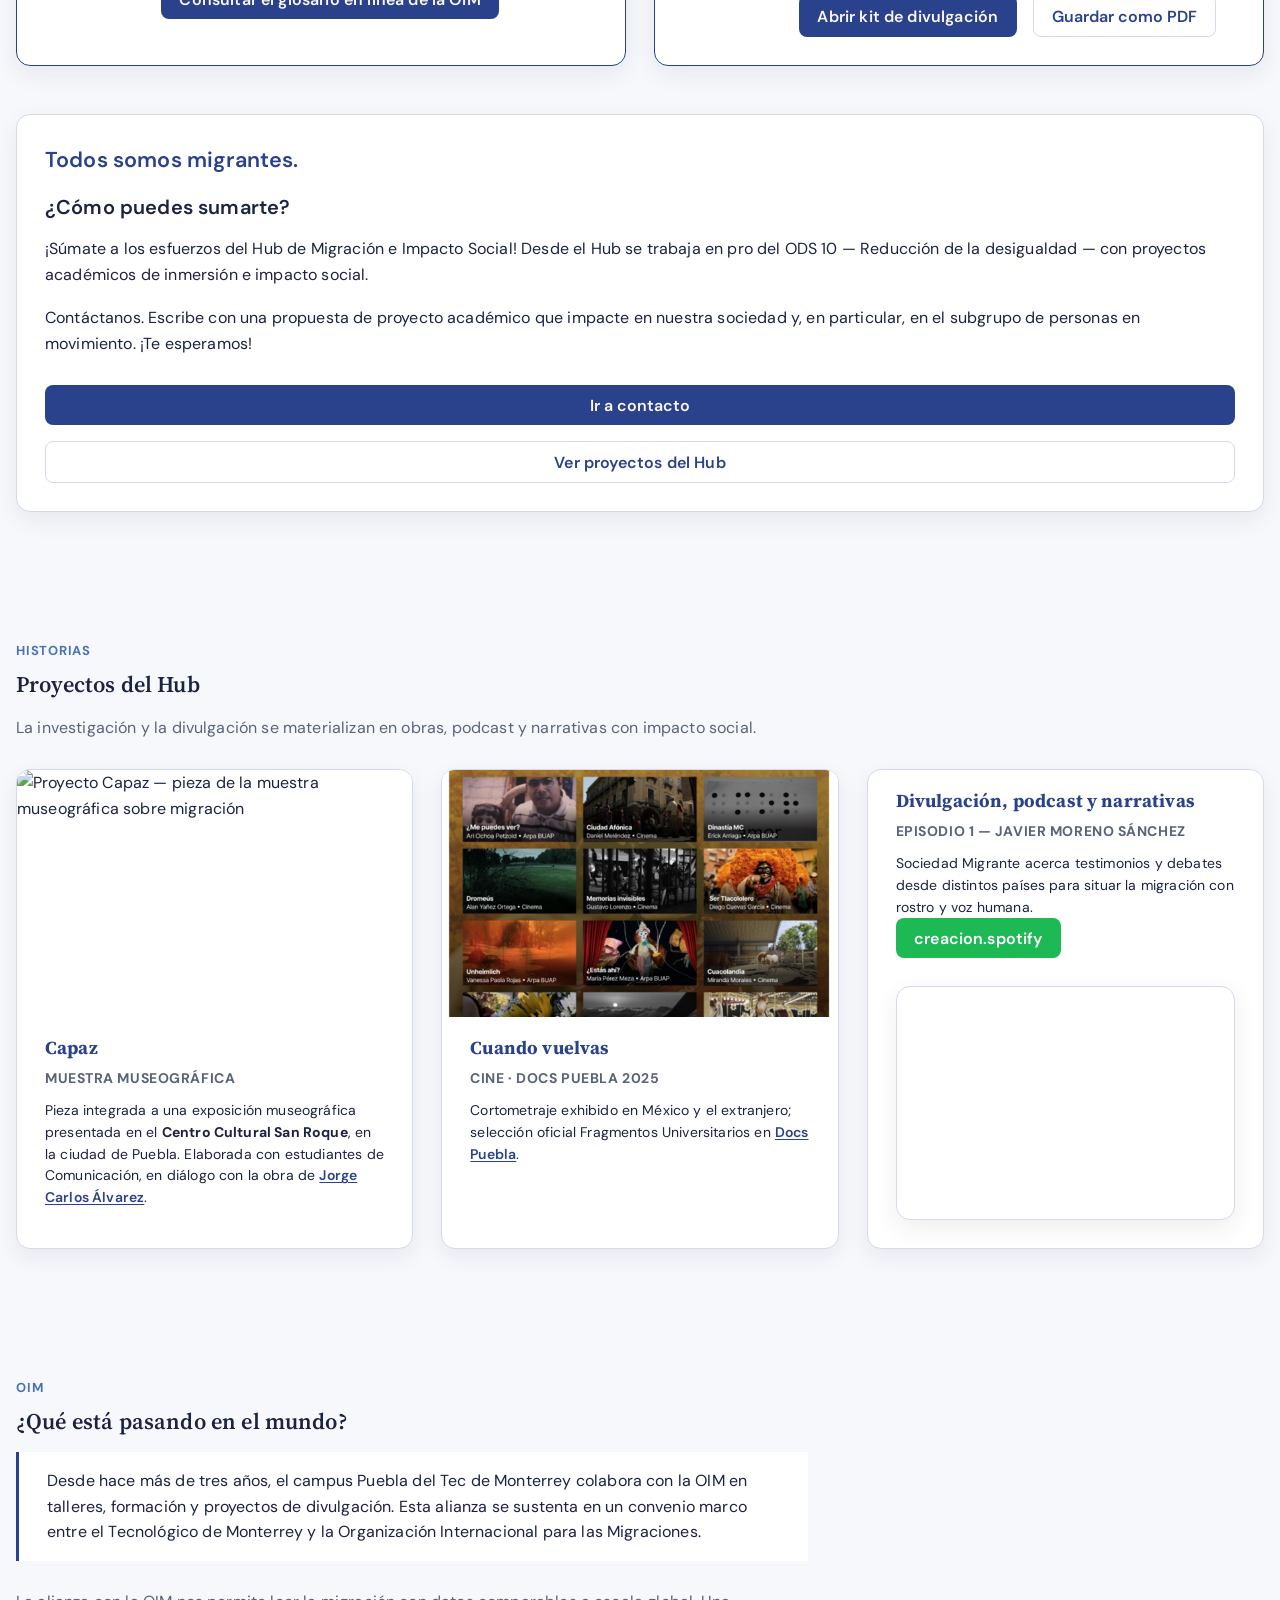
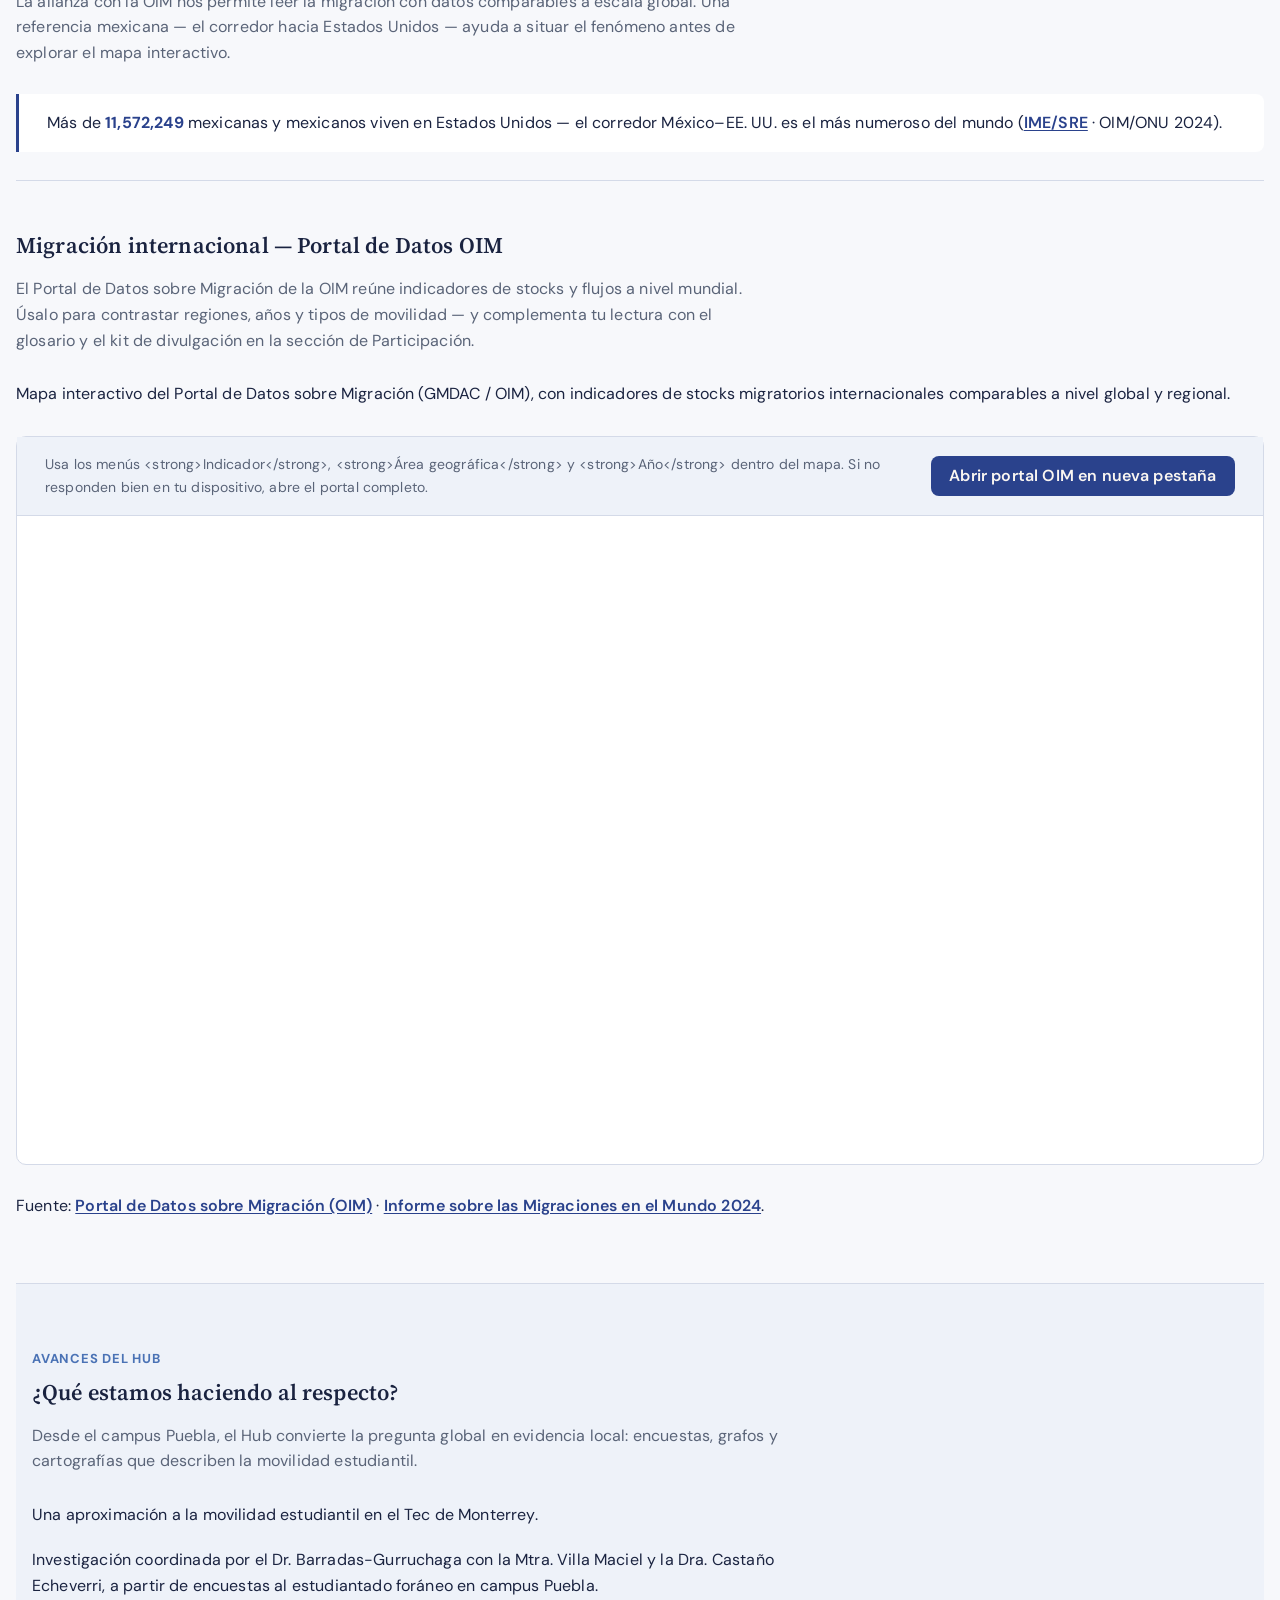
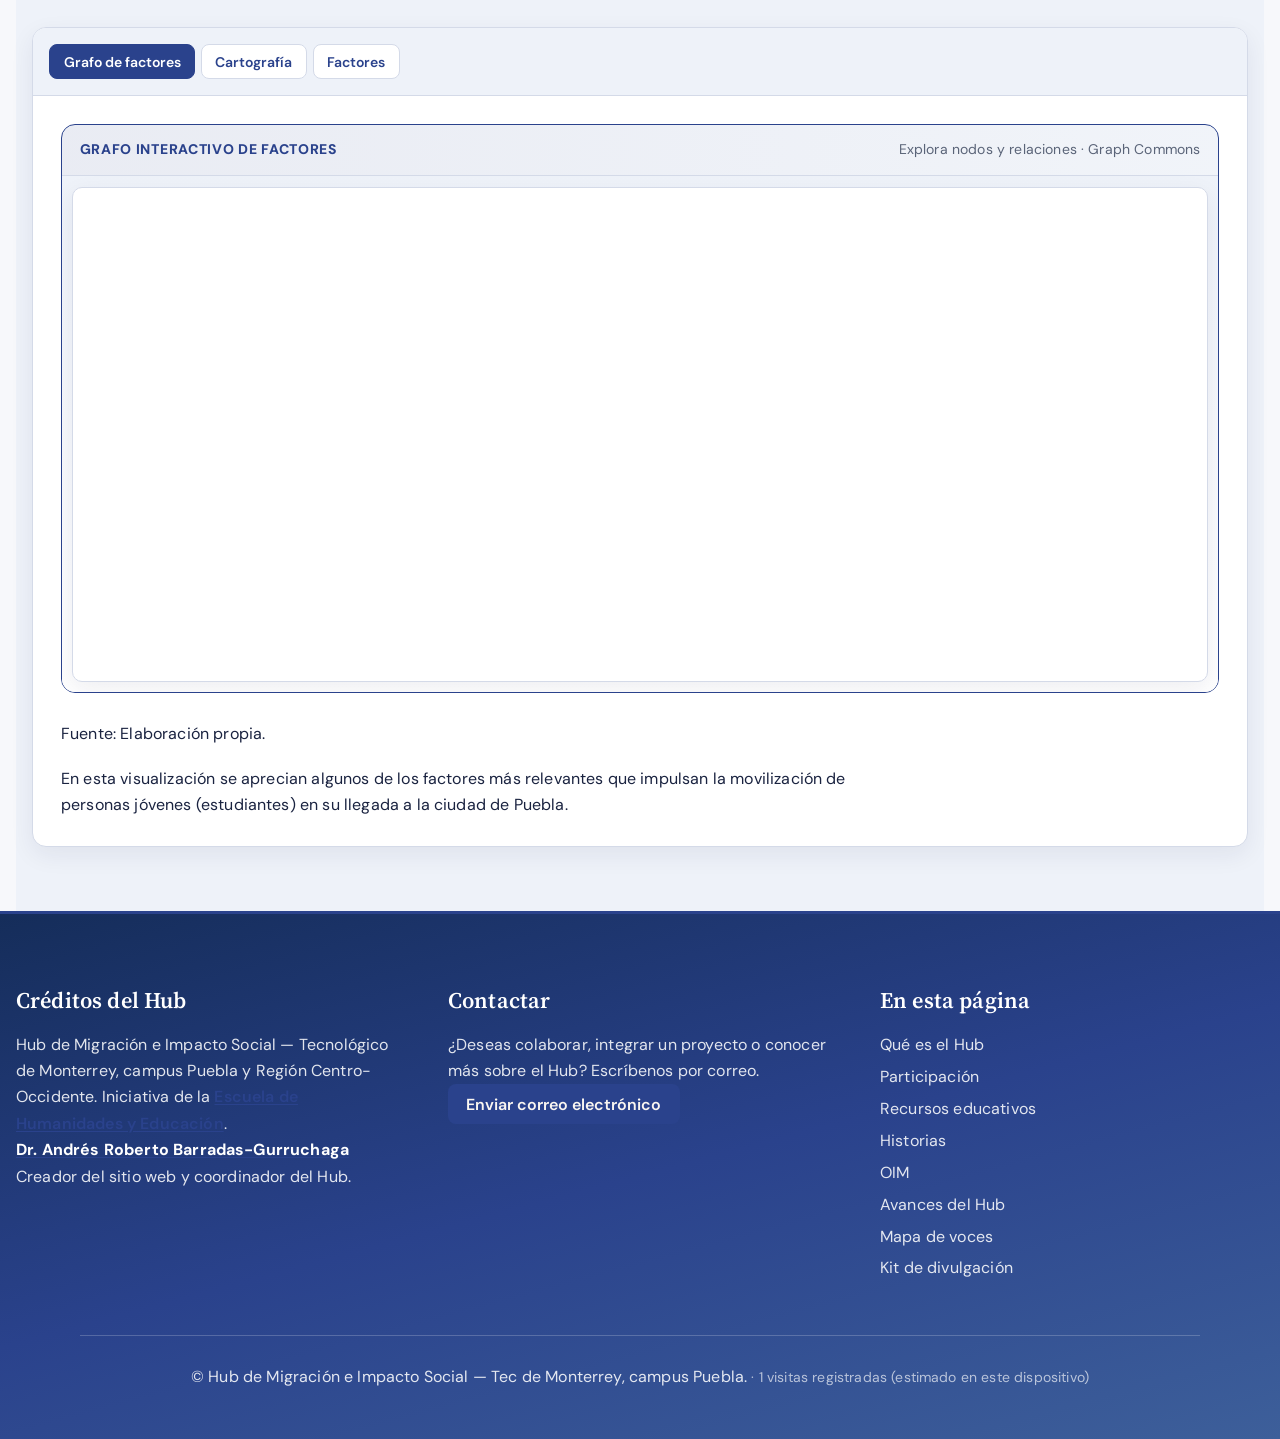
==== commit 102ad0e7: "Reorganiza capítulos del Hub: Participación en segundo lugar, OIM más compacto y Avances del Hub. Co" ====
--- a/index.html
+++ b/index.html
@@ -93,10 +93,10 @@
             </button>
           </li>
           <li><a href="#hub" data-nav="hub" data-i18n="nav.hub">Qué es el Hub</a></li>
+          <li><a href="#participacion" data-nav="participacion" data-i18n="nav.participacion">Participación</a></li>
           <li><a href="#historias" data-nav="historias" data-i18n="nav.historias">Historias</a></li>
           <li><a href="#ciudadania-global" data-nav="oim" data-i18n="nav.oim">OIM</a></li>
-          <li><a href="#investigacion" data-nav="investigacion" data-i18n="nav.investigacion">Investigación</a></li>
-          <li><a href="#participacion" data-nav="participacion" data-i18n="nav.participacion">Participación</a></li>
+          <li><a href="#investigacion" data-nav="investigacion" data-i18n="nav.investigacion">Avances del Hub</a></li>
           <li class="nav-item-preferencias">
             <div class="nav-preferencias" role="group" aria-label="Preferencias de visualización">
               <div id="selector-idioma" class="selector-idioma" role="group" aria-label="Idioma">
@@ -143,19 +143,7 @@
           <span class="hub-titulo-campus subtitulo" data-i18n="hub.subtitle">¿Qué es el Hub de Migración e Impacto Social?</span>
         </h1>
 
-        <div class="hub-descripcion texto-flow">
-          <p data-i18n="hub.p0" data-i18n-html="true">Iniciativa de la <a href="https://tec.mx/es/ehe" target="_blank" rel="noopener noreferrer">Escuela de Humanidades y Educación</a> del Tec de Monterrey, campus Puebla: un espacio de encuentro para proyectos académicos de impacto social sobre movilidad humana.</p>
-          <p data-i18n="hub.p1" data-i18n-html="true">Desde su <a href="https://mediatik.com.mx/inauguran-en-el-tec-de-monterrey-puebla-un-centro-para-el-estudio-de-la-migracion/" target="_blank" rel="noopener noreferrer">inauguración en febrero de 2025</a>, colabora con la OIM y Samuel Kishi, embajador de buena voluntad de la Organización.</p>
-          <p>
-            <strong data-i18n="hub.p2.title">Cuatro pilares estratégicos</strong>
-            <span data-i18n="hub.p2.body"> — Comunicación, ética, investigación docente y sentido humano.</span>
-          </p>
-          <p class="puente-narrativo hub-puente" data-i18n="hub.puente">
-            Este sitio recorre el Hub en capítulos: quiénes somos, datos OIM, historias, investigación en Puebla y una invitación a participar.
-          </p>
-        </div>
-
-        <nav class="hub-mapa-capitulos" aria-labelledby="hub-mapa-titulo">
+        <nav class="hub-mapa-capitulos hub-mapa-capitulos--primero" aria-labelledby="hub-mapa-titulo">
           <h2 id="hub-mapa-titulo" class="hub-mapa-titulo" data-i18n="navmap.title">Explora por capítulos</h2>
           <p class="hub-mapa-ayuda" data-i18n="navmap.hint">Salta directo al tema que te interese; también puedes usar el índice flotante en cualquier momento.</p>
           <ul class="hub-mapa-grid">
@@ -167,382 +155,63 @@
               </a>
             </li>
             <li>
+              <a href="#participacion" class="hub-mapa-tarjeta" data-capitulo="participacion">
+                <span class="hub-mapa-num" aria-hidden="true">2</span>
+                <span class="hub-mapa-nombre" data-i18n="nav.participacion">Participación</span>
+                <span class="hub-mapa-desc" data-i18n="navmap.participacion.desc">Mapa de voces, recursos y contacto</span>
+              </a>
+            </li>
+            <li>
               <a href="#historias" class="hub-mapa-tarjeta" data-capitulo="historias">
-                <span class="hub-mapa-num" aria-hidden="true">2</span>
+                <span class="hub-mapa-num" aria-hidden="true">3</span>
                 <span class="hub-mapa-nombre" data-i18n="nav.historias">Historias</span>
                 <span class="hub-mapa-desc" data-i18n="navmap.historias.desc">Proyectos narrativos, podcast y divulgación</span>
               </a>
             </li>
             <li>
               <a href="#ciudadania-global" class="hub-mapa-tarjeta" data-capitulo="ciudadania-global">
-                <span class="hub-mapa-num" aria-hidden="true">3</span>
+                <span class="hub-mapa-num" aria-hidden="true">4</span>
                 <span class="hub-mapa-nombre" data-i18n="nav.oim">OIM</span>
                 <span class="hub-mapa-desc" data-i18n="navmap.oim.desc">Cifras, mapas y alianza institucional</span>
               </a>
             </li>
             <li>
               <a href="#investigacion" class="hub-mapa-tarjeta" data-capitulo="investigacion">
-                <span class="hub-mapa-num" aria-hidden="true">4</span>
-                <span class="hub-mapa-nombre" data-i18n="nav.investigacion">Investigación</span>
+                <span class="hub-mapa-num" aria-hidden="true">5</span>
+                <span class="hub-mapa-nombre" data-i18n="nav.investigacion">Avances del Hub</span>
                 <span class="hub-mapa-desc" data-i18n="navmap.investigacion.desc">Estudios, grafos y cartografías</span>
-              </a>
-            </li>
-            <li>
-              <a href="#participacion" class="hub-mapa-tarjeta" data-capitulo="participacion">
-                <span class="hub-mapa-num" aria-hidden="true">5</span>
-                <span class="hub-mapa-nombre" data-i18n="nav.participacion">Participación</span>
-                <span class="hub-mapa-desc" data-i18n="navmap.participacion.desc">Sumarte, mapa de voces y contacto</span>
               </a>
             </li>
           </ul>
         </nav>
+
+        <div class="hub-descripcion texto-flow">
+          <p data-i18n="hub.p0" data-i18n-html="true">Iniciativa de la <a href="https://tec.mx/es/ehe" target="_blank" rel="noopener noreferrer">Escuela de Humanidades y Educación</a> del Tec de Monterrey, campus Puebla: un espacio de encuentro para proyectos académicos de impacto social sobre movilidad humana.</p>
+          <p data-i18n="hub.p1" data-i18n-html="true">Desde su <a href="https://mediatik.com.mx/inauguran-en-el-tec-de-monterrey-puebla-un-centro-para-el-estudio-de-la-migracion/" target="_blank" rel="noopener noreferrer">inauguración en febrero de 2025</a>, colabora con la OIM y Samuel Kishi, embajador de buena voluntad de la Organización.</p>
+          <p>
+            <strong data-i18n="hub.p2.title">Cuatro pilares estratégicos</strong>
+            <span data-i18n="hub.p2.body"> — Comunicación, ética, investigación docente y sentido humano.</span>
+          </p>
+          <p class="puente-narrativo hub-puente" data-i18n="hub.puente">
+            Este sitio recorre el Hub en capítulos: quiénes somos, datos OIM, historias, investigación en Puebla y una invitación a participar.
+          </p>
+        </div>
       </div>
     </section>
 
-    <section id="recursos-educativos" class="seccion-recursos seccion-rubro seccion-rubro--clara seccion-ancla" aria-labelledby="titulo-recursos-educativos">
+    <section id="participacion" class="seccion-participacion seccion-rubro seccion-rubro--panel seccion-ancla" aria-labelledby="titulo-participacion">
       <div class="ancho-contenido">
-        <p class="etiqueta" data-i18n="aprendizajes.label">Recursos</p>
-        <h2 id="titulo-recursos-educativos" class="subtitulo" data-i18n="aprendizajes.title">Recursos educativos</h2>
-        <p class="texto puente-narrativo" data-i18n="aprendizajes.puente">
-          Conceptos precisos ayudan a leer datos, noticias y políticas migratorias con rigor. Estos materiales apoyan el trabajo docente y la divulgación del Hub.
-        </p>
-
-        <div class="recursos-grid">
-          <article class="glosario-oim tarjeta-recurso">
-            <div class="tarjeta-recurso-marca" aria-hidden="true">
-              <span class="tarjeta-recurso-sigla">OIM</span>
-            </div>
-            <div class="tarjeta-recurso-cuerpo texto-flow">
-              <h3 class="proyecto-nombre" data-i18n="aprendizajes.glossary.title">Glosario de migración (OIM)</h3>
-              <p class="texto" data-i18n="aprendizajes.glossary.body">
-                La Organización Internacional para las Migraciones mantiene un glosario en línea con definiciones acordadas internacionalmente sobre migración, asilo, trata de personas y términos afines — útil para alinear el lenguaje en aulas, medios y política pública.
-              </p>
-              <a
-                class="btn btn-correo"
-                href="https://www.iom.int/key-migration-terms"
-                target="_blank"
-                rel="noopener noreferrer"
-                data-i18n="aprendizajes.glossary.link"
-              >
-                Consultar el glosario en línea de la OIM
-              </a>
-            </div>
-          </article>
-
-          <article class="kit-divulgacion tarjeta-recurso" aria-labelledby="titulo-kit-divulgacion">
-            <div class="tarjeta-recurso-marca" aria-hidden="true">
-              <span class="tarjeta-recurso-sigla">KIT</span>
-            </div>
-            <div class="tarjeta-recurso-cuerpo texto-flow">
-              <h3 id="titulo-kit-divulgacion" class="proyecto-nombre" data-i18n="kit.title">Kit de divulgación</h3>
-              <p class="texto" data-i18n="kit.body">
-                Paquete descargable con infografía de cifras IME/SRE, enlaces al glosario y al Portal de Datos OIM, y contexto del Hub como socio formador de la GMMA. Ideal para aulas, medios y organizaciones.
-              </p>
-              <div class="kit-acciones-sitio">
-                <a
-                  class="btn btn-correo"
-                  href="kit-divulgacion.html"
-                  target="_blank"
-                  rel="noopener noreferrer"
-                  data-i18n="kit.open"
-                >Abrir kit de divulgación</a>
-                <button type="button" class="btn btn-proyectos" id="btn-kit-pdf" data-i18n="kit.pdf">Guardar como PDF</button>
-              </div>
-            </div>
-          </article>
-        </div>
-      </div>
-    </section>
-
-    <section id="historias" class="seccion-podcast seccion-rubro seccion-rubro--panel seccion-ancla" aria-labelledby="titulo-historias">
-      <div class="ancho-contenido">
-        <p class="etiqueta" data-i18n="historias.label">Historias</p>
-        <h2 id="titulo-historias" class="subtitulo" data-i18n="storytelling.title">Proyectos del Hub</h2>
-        <p class="texto puente-narrativo" data-i18n="storytelling.puente">
-          La investigación y la divulgación se materializan en obras, podcast y narrativas con impacto social.
-        </p>
-
-        <div id="storytelling" class="historias-tres-columnas">
-          <article class="historia-columna proyecto-tarjeta">
-            <figure class="proyecto-figura">
-              <img src="Capaz.png" alt="Proyecto Capaz — pieza de la muestra museográfica sobre migración" loading="lazy">
-            </figure>
-            <div class="proyecto-cuerpo">
-              <h3 class="proyecto-nombre" data-i18n="storytelling.capaz.name">Capaz</h3>
-              <p class="proyecto-tipo" data-i18n="storytelling.capaz.type">Muestra museográfica</p>
-              <p class="texto" data-i18n="storytelling.capaz.body" data-i18n-html="true">
-                Pieza integrada a una exposición museográfica presentada en el
-                <strong>Centro Cultural San Roque</strong>, en la ciudad de Puebla.
-                Elaborada con estudiantes de Comunicación, en diálogo con la obra de
-                <a href="https://jorgecarlos.com/" target="_blank" rel="noopener noreferrer">Jorge Carlos Álvarez</a>.
-              </p>
-            </div>
-          </article>
-
-          <article class="historia-columna proyecto-tarjeta">
-            <figure class="proyecto-figura">
-              <a href="https://docsmx.org" target="_blank" rel="noopener noreferrer">
-                <img src="CuandoVuelvas_DocsPue2025.2.png" alt="Cuando vuelvas — selección Docs Puebla 2025" loading="lazy">
-              </a>
-            </figure>
-            <div class="proyecto-cuerpo">
-              <h3 class="proyecto-nombre" data-i18n="storytelling.cuando.name">Cuando vuelvas</h3>
-              <p class="proyecto-tipo" data-i18n="storytelling.cuando.type">Cine · Docs Puebla 2025</p>
-              <p class="texto" data-i18n="storytelling.cuando.body" data-i18n-html="true">
-                Cortometraje exhibido en México y el extranjero; selección oficial Fragmentos Universitarios en
-                <a href="https://docsmx.org" target="_blank" rel="noopener noreferrer">Docs Puebla</a>.
-              </p>
-            </div>
-          </article>
-
-          <article class="historia-columna historia-columna--podcast proyecto-tarjeta">
-            <div class="proyecto-cuerpo historia-podcast-cuerpo">
-              <h3 class="proyecto-nombre" data-i18n="historias.title">Divulgación, podcast y narrativas</h3>
-              <p class="proyecto-tipo" data-i18n="creacion.episode">Episodio 1 — Javier Moreno Sánchez</p>
-              <p class="texto" data-i18n="creacion.puente">
-                Sociedad Migrante acerca testimonios y debates desde distintos países para situar la migración con rostro y voz humana.
-              </p>
-              <a
-                class="btn btn-spotify"
-                href="https://open.spotify.com/show/1GOWpD3yzR7r3ui2EHd2HM"
-                target="_blank"
-                rel="noopener noreferrer"
-                data-i18n="creacion.spotify"
-              >
-                Escuchar en Spotify
-              </a>
-              <div class="podcast-reproductor podcast-reproductor--columna">
-                <iframe
-                  class="podcast-embed"
-                  src="https://open.spotify.com/embed/episode/1pZksnI3J2604Y3gl9abbT?utm_source=generator&theme=0"
-                  title="Charla con Javier Moreno Sánchez — Sociedad Migrante"
-                  loading="lazy"
-                  allow="autoplay; clipboard-write; encrypted-media; fullscreen; picture-in-picture"
-                  allowfullscreen
-                ></iframe>
-              </div>
-            </div>
-          </article>
-        </div>
-      </div>
-    </section>
-
-    <section id="ciudadania-global" class="seccion-datos seccion-rubro seccion-rubro--clara seccion-ancla" aria-labelledby="titulo-ciudadania">
-      <div class="ancho-contenido">
-        <p class="etiqueta" data-i18n="oim.label">OIM</p>
-        <h2 id="titulo-ciudadania" class="subtitulo" data-i18n="ciudadania.title">¿Qué está pasando en el mundo?</h2>
-        <p class="texto oim-vinculacion" data-i18n="oim.vinculacion">
-          Desde hace más de tres años, el campus Puebla del Tec de Monterrey colabora con la OIM en talleres, formación y proyectos de divulgación. Esta alianza se sustenta en un convenio marco entre el Tecnológico de Monterrey y la Organización Internacional para las Migraciones.
-        </p>
-        <p class="texto puente-narrativo" data-i18n="ciudadania.puente">
-          Para dimensionar el fenómeno, estas cifras sitúan la migración mexicana en un contexto global antes de escuchar voces y narrativas.
-        </p>
-        <p class="texto datos-fuente" data-i18n="ciudadania.fuente">
-          Estimaciones del Instituto de los Mexicanos en el Exterior (SRE). El corredor México–Estados Unidos es considerado el más numeroso del mundo, de acuerdo con datos de la OIM y la ONU (UN DESA, 2024).
-        </p>
-
-        <div class="ciudadania-datos-panel">
-          <div class="ciudadania-total-resumen" aria-live="polite">
-            <p class="ciudadania-total-etiqueta" data-i18n="ciudadania.total.label">Mexicanas y mexicanos registrados en el exterior</p>
-            <p id="migrantes-total" class="ciudadania-total-numero">—</p>
-            <p class="ciudadania-total-nota" data-i18n="ciudadania.total.nota">Suma estimada por región · IME/SRE</p>
-          </div>
-
-          <div class="panel-resumen panel-migracion" id="panel-migracion-contadores">
-            <article class="ciudadania-region-card ciudadania-region-card--destacada">
-              <span id="migrantes-eua" class="dato-destacado" data-contador="11654000" data-region="usa">0</span>
-              <p class="texto ciudadania-region-nombre" data-i18n="ciudadania.usa">Estados Unidos</p>
-              <div class="ciudadania-barra" role="presentation" aria-hidden="true">
-                <span class="ciudadania-barra-relleno" data-barra-region="usa"></span>
-              </div>
-              <p class="ciudadania-region-pct" data-pct-region="usa"></p>
-              <p class="ciudadania-region-nota" data-i18n="ciudadania.usa.nota">Corredor México–Estados Unidos: el más numeroso del mundo (OIM/ONU).</p>
-            </article>
-            <article class="ciudadania-region-card">
-              <span id="migrantes-europa" class="dato-destacado" data-contador="103814" data-region="europa">0</span>
-              <p class="texto ciudadania-region-nombre" data-i18n="ciudadania.europe">Europa</p>
-              <div class="ciudadania-barra" role="presentation" aria-hidden="true">
-                <span class="ciudadania-barra-relleno" data-barra-region="europa"></span>
-              </div>
-              <p class="ciudadania-region-pct" data-pct-region="europa"></p>
-              <p class="ciudadania-region-nota" data-i18n="ciudadania.europe.nota">Registro de connacionales en Europa (IME/SRE).</p>
-            </article>
-            <article class="ciudadania-region-card">
-              <span id="migrantes-asia" class="dato-destacado" data-contador="11180" data-region="asia">0</span>
-              <p class="texto ciudadania-region-nombre" data-i18n="ciudadania.asia">Asia</p>
-              <div class="ciudadania-barra" role="presentation" aria-hidden="true">
-                <span class="ciudadania-barra-relleno" data-barra-region="asia"></span>
-              </div>
-              <p class="ciudadania-region-pct" data-pct-region="asia"></p>
-              <p class="ciudadania-region-nota" data-i18n="ciudadania.asia.nota">Mexicanas y mexicanos residentes en Asia (IME/SRE).</p>
-            </article>
-          </div>
-
-          <p class="ciudadania-contexto texto" data-i18n="ciudadania.contexto">
-            Estas cifras sitúan la migración mexicana en un contexto planetario: la gran mayoría de quienes viven fuera del país lo hace al norte; Europa y Asia representan comunidades más pequeñas pero crecientes, visibles en la diversidad de la ciudadanía global.
-          </p>
-        </div>
-
-        <div class="ciudadania-oim-bloque">
-          <h3 class="subtitulo ciudadania-oim-titulo" data-i18n="ciudadania.oim.title">Migración internacional — Portal de Datos OIM</h3>
-          <p class="texto puente-narrativo" data-i18n="ciudadania.oim.puente">
-            Ampliamos la mirada: la migración es un fenómeno planetario. Este mapa permite comparar flujos y stocks a escala global.
-          </p>
-          <p class="texto" data-i18n="ciudadania.oim.body">
-            Mapa interactivo del Portal de Datos sobre Migración (GMDAC / OIM), con indicadores de stocks migratorios internacionales comparables a nivel global y regional.
-          </p>
-          <div class="oim-embed-contenedor">
-            <div class="oim-embed-cabecera">
-              <p class="oim-embed-ayuda texto" data-i18n="ciudadania.oim.help">
-                Usa los menús <strong>Indicador</strong>, <strong>Área geográfica</strong> y <strong>Año</strong> dentro del mapa. Si no responden bien en tu dispositivo, abre el portal completo.
-              </p>
-              <a
-                class="btn btn-correo btn-oim-externo"
-                id="oim-portal-externo"
-                href="https://www.migrationdataportal.org/es"
-                target="_blank"
-                rel="noopener noreferrer"
-                data-i18n="ciudadania.oim.open"
-              >Abrir portal OIM en nueva pestaña</a>
-            </div>
-            <iframe
-              class="oim-iframe"
-              id="oim-map-iframe"
-              src="https://www.migrationdataportal.org/es/embed-map"
-              title="Mapa interactivo de migración — Organización Internacional para las Migraciones"
-              loading="lazy"
-              allowfullscreen
-            ></iframe>
-          </div>
-          <p class="texto texto-fuente" data-i18n="ciudadania.oim.source" data-i18n-html="true">
-            Fuente:
-            <a href="https://www.migrationdataportal.org/es" target="_blank" rel="noopener noreferrer">Portal de Datos sobre Migración (OIM)</a>
-            ·
-            <a href="https://worldmigrationreport.iom.int/what-we-do/world-migration-report-2024/chapter-2/international-migrants-numbers-and-trends" target="_blank" rel="noopener noreferrer">Informe sobre las Migraciones en el Mundo 2024</a>.
-          </p>
-        </div>
-      </div>
-    </section>
-
-    <main>
-      <section id="investigacion" class="seccion-investigacion seccion-rubro seccion-rubro--panel seccion-ancla" aria-labelledby="titulo-investigacion">
-        <div class="ancho-contenido">
-          <p id="etiqueta-investigacion" class="etiqueta" data-i18n="investigacion.label">Investigación</p>
-          <h2 id="titulo-investigacion" class="subtitulo" data-i18n="investigacion.title">¿Qué estamos haciendo al respecto?</h2>
-          <p class="texto puente-narrativo" data-i18n="investigacion.puente">
-            Desde el campus Puebla, el Hub convierte la pregunta global en evidencia local: encuestas, grafos y cartografías que describen la movilidad estudiantil.
-          </p>
-
-          <div class="investigacion-intro texto-flow">
-            <p class="texto" data-i18n="investigacion.study.p1"><strong>Una aproximación a la movilidad estudiantil en el Tec de Monterrey.</strong></p>
-            <p class="texto" data-i18n="investigacion.study.p2">
-              Investigación coordinada por el Dr. Barradas-Gurruchaga con la Mtra. Villa Maciel y la Dra. Castaño Echeverri, a partir de encuestas al estudiantado foráneo en campus Puebla.
-            </p>
-          </div>
-
-          <div class="investigacion-tabs" id="investigacion-tabs">
-            <div class="investigacion-tabs-nav" role="tablist" aria-label="Evidencias de investigación">
-              <button type="button" class="investigacion-tab-btn is-active" role="tab" id="tab-grafo" aria-selected="true" aria-controls="panel-grafo" data-tab="grafo" data-i18n="investigacion.tab.graph">Grafo de factores</button>
-              <button type="button" class="investigacion-tab-btn" role="tab" id="tab-carto" aria-selected="false" aria-controls="panel-carto" data-tab="carto" data-i18n="investigacion.tab.carto">Cartografía</button>
-              <button type="button" class="investigacion-tab-btn" role="tab" id="tab-factores" aria-selected="false" aria-controls="panel-factores" data-tab="factores" data-i18n="investigacion.tab.factores">Factores</button>
-            </div>
-
-            <div class="investigacion-tab-panel is-active" id="panel-grafo" role="tabpanel" aria-labelledby="tab-grafo" data-panel="grafo">
-              <div class="graphcommons-marco">
-                <div class="graphcommons-cabecera">
-                  <p class="graphcommons-etiqueta" data-i18n="investigacion.graph.label">Grafo interactivo de factores</p>
-                  <p class="graphcommons-nota" data-i18n="investigacion.graph.note">Explora nodos y relaciones · Graph Commons</p>
-                </div>
-                <div class="graphcommons-contenedor">
-                  <iframe
-                    class="graphcommons-iframe"
-                    src="https://graphcommons.com/graphs/c1b30234-b0f4-4379-9443-551076505668?mode=select&show=ai-chat"
-                    title="Grafo de factores de movilidad estudiantil — Graph Commons"
-                    loading="lazy"
-                    allowfullscreen
-                  ></iframe>
-                </div>
-              </div>
-              <div class="investigacion-pie texto-flow">
-                <p class="texto texto-fuente" data-i18n="investigacion.graph.source">Fuente: Elaboración propia.</p>
-                <p class="texto" data-i18n="investigacion.graph.body">
-                  En esta visualización se aprecian algunos de los factores más relevantes que impulsan la movilización de personas jóvenes (estudiantes) en su llegada a la ciudad de Puebla.
-                </p>
-              </div>
-            </div>
-
-            <div class="investigacion-tab-panel" id="panel-carto" role="tabpanel" aria-labelledby="tab-carto" data-panel="carto" hidden>
-              <p class="texto" data-i18n="investigacion.carto.body">
-                Dendograma lineal con estados de procedencia, ciudades de origen y razones de llegada a Puebla.
-              </p>
-              <p class="texto cartog-ayuda" data-i18n="investigacion.carto.help">
-                Pasa el cursor o toca un nodo para resaltar sus conexiones. Haz clic para fijar la selección.
-              </p>
-
-              <div class="cartog-controles" aria-label="Controles de la cartografía">
-                <div class="cartog-filtros-columna" role="group" aria-label="Filtrar por columna del dendograma">
-                  <span class="cartog-filtros-etiqueta" data-i18n="investigacion.carto.filter">Ver columna</span>
-                  <button type="button" class="cartog-filtro-btn is-active" data-filtro-columna="todos" data-i18n="investigacion.carto.all">Todo</button>
-                  <button type="button" class="cartog-filtro-btn" data-filtro-columna="estados" data-i18n="investigacion.carto.states">Estados</button>
-                  <button type="button" class="cartog-filtro-btn" data-filtro-columna="ciudades" data-i18n="investigacion.carto.cities">Ciudades</button>
-                  <button type="button" class="cartog-filtro-btn" data-filtro-columna="motivos" data-i18n="investigacion.carto.motives">Motivos</button>
-                </div>
-                <label class="cartog-filtro">
-                  <span data-i18n="investigacion.carto.search">Buscar en la cartografía</span>
-                  <input type="search" id="cartog-buscar" data-i18n-placeholder="investigacion.carto.search.ph" placeholder="Estado, ciudad o motivo…" autocomplete="off">
-                </label>
-                <button type="button" class="btn btn-cartog-limpiar" id="cartog-limpiar" hidden data-i18n="investigacion.carto.clear">Limpiar selección</button>
-              </div>
-
-              <div class="svg-wrapper" id="cartog-contenedor">
-                <object
-                  id="cartog-svg"
-                  data="Cartog.Estudiantes.svg"
-                  type="image/svg+xml"
-                  class="svg-interactivo"
-                  aria-label="Dendograma interactivo de movilidad estudiantil: estados, ciudades de origen y motivos de llegada a Puebla">
-                </object>
-              </div>
-
-              <div id="cartog-tooltip" class="cartog-tooltip" role="status" aria-live="polite" hidden></div>
-
-              <aside id="cartog-detalle" class="cartog-detalle" aria-live="polite">
-                <p class="cartog-detalle-placeholder texto" data-i18n="investigacion.carto.detail">
-                  Selecciona un nodo en la visualización para ver su nombre, columna (estado, ciudad o motivo) y conexiones relacionadas.
-                </p>
-              </aside>
-            </div>
-
-            <div class="investigacion-tab-panel" id="panel-factores" role="tabpanel" aria-labelledby="tab-factores" data-panel="factores" hidden>
-              <div class="factores-interactivo" id="factores-interactivo" aria-labelledby="factores-titulo-grafica">
-                <p id="factores-titulo-grafica" class="factores-titulo-grafica" data-i18n="investigacion.factores.title">Factores asociados a permanecer en Puebla</p>
-                <p class="factores-subtitulo-grafica" data-i18n="investigacion.factores.sub">Pasa el cursor o toca una barra para ver el detalle.</p>
-                <div class="factores-grafica" id="factores-grafica" role="list"></div>
-                <p class="factores-detalle" id="factores-detalle" aria-live="polite" data-i18n="investigacion.factores.hint">
-                  Selecciona un factor para explorar los resultados de la encuesta.
-                </p>
-                <p class="texto investigacion-factores-desc" data-i18n="investigacion.factores.desc">
-                  Agrupación temática derivada de respuestas abiertas de estudiantes que indicaron que permanecerían en Puebla, presentada a nivel nacional.
-                </p>
-                <button type="button" class="factores-toggle-png" id="factores-toggle-png" aria-expanded="false" aria-controls="factores-png-original" data-i18n="investigacion.factores.toggle">
-                  Ver imagen original del estudio
-                </button>
-                <figure class="factores-png-original" id="factores-png-original" hidden>
-                  <img src="Factores asociados a permanecer en Puebla.png" alt="Gráfica estática — factores asociados a permanecer en Puebla" loading="lazy">
-                </figure>
-              </div>
-            </div>
-          </div>
-        </div>
-      </section>
-    </main>
-
-    <section id="participacion" class="seccion-participacion seccion-rubro seccion-rubro--panel seccion-ancla" aria-labelledby="titulo-encuesta">
-      <div class="ancho-contenido">
+        <header class="participacion-cabecera-seccion">
+          <p class="etiqueta" data-i18n="participacion.label">Participación</p>
+          <h2 id="titulo-participacion" class="subtitulo" data-i18n="participacion.title">Participación</h2>
+          <p class="texto puente-narrativo" data-i18n="participacion.puente">
+            Has recorrido voces, datos, investigación y proyectos con impacto. Ahora puedes formar parte de esta red: comparte tu ubicación, usa los recursos educativos o colabora desde tu disciplina.
+          </p>
+        </header>
+
         <div id="encuesta-visitantes" class="participacion-encuesta participacion-encuesta--solo" aria-labelledby="titulo-encuesta">
           <header class="participacion-encuesta-cabecera">
-            <p class="etiqueta" data-i18n="encuesta.label">Tu voz en el mapa</p>
-            <h2 id="titulo-encuesta" class="subtitulo" data-i18n="encuesta.title">¿De dónde nos visitas?</h2>
+            <h3 id="titulo-encuesta" class="participacion-subtitulo" data-i18n="encuesta.title">¿De dónde nos visitas?</h3>
             <p class="texto puente-narrativo" data-i18n="encuesta.puente">
               La migración también se cuenta desde dónde estás. Tus tres respuestas se reflejan en el mapa; si quieres, añade una frase breve que otros podrán leer al hacer clic en tu ubicación.
             </p>
@@ -597,7 +266,7 @@
           <div class="encuesta-mapa-zona">
             <div class="mapa-visitantes-bloque">
               <div class="mapa-visitantes-cabecera">
-                <h3 class="subtitulo mapa-visitantes-titulo" data-i18n="encuesta.map.title">Mapa de voces y ubicaciones</h3>
+                <h4 class="participacion-subtitulo mapa-visitantes-titulo" data-i18n="encuesta.map.title">Mapa de voces y ubicaciones</h4>
                 <div class="mapa-visitantes-herramientas">
                   <button type="button" class="btn btn-mapa-filtro" id="mapa-filtro-voces" aria-pressed="false" data-i18n="encuesta.map.filter">
                     Mostrar solo voces con historia
@@ -629,8 +298,318 @@
             </div>
           </div>
         </div>
+        </div>
+
+        <div id="recursos-educativos" class="participacion-recursos seccion-ancla" aria-labelledby="titulo-recursos-educativos">
+          <h3 id="titulo-recursos-educativos" class="participacion-subtitulo" data-i18n="aprendizajes.title">Recursos educativos</h3>
+          <p class="texto puente-narrativo" data-i18n="aprendizajes.puente">
+            Conceptos precisos ayudan a leer datos, noticias y políticas migratorias con rigor. Estos materiales apoyan el trabajo docente y la divulgación del Hub.
+          </p>
+
+          <div class="recursos-grid">
+            <article class="glosario-oim tarjeta-recurso">
+              <div class="tarjeta-recurso-marca" aria-hidden="true">
+                <span class="tarjeta-recurso-sigla">OIM</span>
+              </div>
+              <div class="tarjeta-recurso-cuerpo texto-flow">
+                <h4 class="proyecto-nombre" data-i18n="aprendizajes.glossary.title">Glosario de migración (OIM)</h4>
+                <p class="texto" data-i18n="aprendizajes.glossary.body">
+                  La Organización Internacional para las Migraciones mantiene un glosario en línea con definiciones acordadas internacionalmente sobre migración, asilo, trata de personas y términos afines — útil para alinear el lenguaje en aulas, medios y política pública.
+                </p>
+                <a
+                  class="btn btn-correo"
+                  href="https://www.iom.int/key-migration-terms"
+                  target="_blank"
+                  rel="noopener noreferrer"
+                  data-i18n="aprendizajes.glossary.link"
+                >
+                  Consultar el glosario en línea de la OIM
+                </a>
+              </div>
+            </article>
+
+            <article class="kit-divulgacion tarjeta-recurso" aria-labelledby="titulo-kit-divulgacion">
+              <div class="tarjeta-recurso-marca" aria-hidden="true">
+                <span class="tarjeta-recurso-sigla">KIT</span>
+              </div>
+              <div class="tarjeta-recurso-cuerpo texto-flow">
+                <h4 id="titulo-kit-divulgacion" class="proyecto-nombre" data-i18n="kit.title">Kit de divulgación</h4>
+                <p class="texto" data-i18n="kit.body">
+                  Paquete descargable con infografía de cifras IME/SRE, enlaces al glosario y al Portal de Datos OIM, y contexto del Hub como socio formador de la GMMA. Ideal para aulas, medios y organizaciones.
+                </p>
+                <div class="kit-acciones-sitio">
+                  <a
+                    class="btn btn-correo"
+                    href="kit-divulgacion.html"
+                    target="_blank"
+                    rel="noopener noreferrer"
+                    data-i18n="kit.open"
+                  >Abrir kit de divulgación</a>
+                  <button type="button" class="btn btn-proyectos" id="btn-kit-pdf" data-i18n="kit.pdf">Guardar como PDF</button>
+                </div>
+              </div>
+            </article>
+          </div>
+
+          <aside class="participacion-invitacion" aria-labelledby="participacion-invitacion-titulo">
+            <p class="participacion-lema" data-i18n="participacion.lema">Todos somos migrantes.</p>
+            <h4 id="participacion-invitacion-titulo" class="participacion-subtitulo participacion-subtitulo--menor" data-i18n="participacion.invite.title">¿Cómo puedes sumarte?</h4>
+            <p class="texto" data-i18n="participacion.p2">
+              ¡Súmate a los esfuerzos del Hub de Migración e Impacto Social! Desde el Hub se trabaja en pro del ODS 10 — Reducción de la desigualdad — con proyectos académicos de inmersión e impacto social.
+            </p>
+            <p class="texto" data-i18n="participacion.p3">
+              Contáctanos. Escribe con una propuesta de proyecto académico que impacte en nuestra sociedad y, en particular, en el subgrupo de personas en movimiento. ¡Te esperamos!
+            </p>
+            <div class="participacion-acciones">
+              <button type="button" class="btn btn-correo" id="btn-participacion-contacto" data-i18n="participacion.contact">Ir a contacto</button>
+              <a class="btn btn-proyectos" href="#historias" data-i18n="participacion.projects">Ver proyectos del Hub</a>
+            </div>
+          </aside>
+        </div>
       </div>
     </section>
+
+    <section id="historias" class="seccion-podcast seccion-rubro seccion-rubro--panel seccion-ancla" aria-labelledby="titulo-historias">
+      <div class="ancho-contenido">
+        <p class="etiqueta" data-i18n="historias.label">Historias</p>
+        <h2 id="titulo-historias" class="subtitulo" data-i18n="storytelling.title">Proyectos del Hub</h2>
+        <p class="texto puente-narrativo" data-i18n="storytelling.puente">
+          La investigación y la divulgación se materializan en obras, podcast y narrativas con impacto social.
+        </p>
+
+        <div id="storytelling" class="historias-tres-columnas">
+          <article class="historia-columna proyecto-tarjeta">
+            <figure class="proyecto-figura">
+              <img src="Capaz.png" alt="Proyecto Capaz — pieza de la muestra museográfica sobre migración" loading="lazy">
+            </figure>
+            <div class="proyecto-cuerpo">
+              <h3 class="proyecto-nombre" data-i18n="storytelling.capaz.name">Capaz</h3>
+              <p class="proyecto-tipo" data-i18n="storytelling.capaz.type">Muestra museográfica</p>
+              <p class="texto" data-i18n="storytelling.capaz.body" data-i18n-html="true">
+                Pieza integrada a una exposición museográfica presentada en el
+                <strong>Centro Cultural San Roque</strong>, en la ciudad de Puebla.
+                Elaborada con estudiantes de Comunicación, en diálogo con la obra de
+                <a href="https://jorgecarlos.com/" target="_blank" rel="noopener noreferrer">Jorge Carlos Álvarez</a>.
+              </p>
+            </div>
+          </article>
+
+          <article class="historia-columna proyecto-tarjeta">
+            <figure class="proyecto-figura">
+              <a href="https://docsmx.org" target="_blank" rel="noopener noreferrer">
+                <img src="CuandoVuelvas_DocsPue2025.2.png" alt="Cuando vuelvas — selección Docs Puebla 2025" loading="lazy">
+              </a>
+            </figure>
+            <div class="proyecto-cuerpo">
+              <h3 class="proyecto-nombre" data-i18n="storytelling.cuando.name">Cuando vuelvas</h3>
+              <p class="proyecto-tipo" data-i18n="storytelling.cuando.type">Cine · Docs Puebla 2025</p>
+              <p class="texto" data-i18n="storytelling.cuando.body" data-i18n-html="true">
+                Cortometraje exhibido en México y el extranjero; selección oficial Fragmentos Universitarios en
+                <a href="https://docsmx.org" target="_blank" rel="noopener noreferrer">Docs Puebla</a>.
+              </p>
+            </div>
+          </article>
+
+          <article class="historia-columna historia-columna--podcast proyecto-tarjeta">
+            <div class="proyecto-cuerpo historia-podcast-cuerpo">
+              <h3 class="proyecto-nombre" data-i18n="historias.title">Divulgación, podcast y narrativas</h3>
+              <p class="proyecto-tipo" data-i18n="creacion.episode">Episodio 1 — Javier Moreno Sánchez</p>
+              <p class="texto" data-i18n="creacion.puente">
+                Sociedad Migrante acerca testimonios y debates desde distintos países para situar la migración con rostro y voz humana.
+              </p>
+              <a
+                class="btn btn-spotify"
+                href="https://open.spotify.com/show/1GOWpD3yzR7r3ui2EHd2HM"
+                target="_blank"
+                rel="noopener noreferrer"
+                data-i18n="creacion.spotify"
+              >
+                Escuchar en Spotify
+              </a>
+              <div class="podcast-reproductor podcast-reproductor--columna">
+                <iframe
+                  class="podcast-embed"
+                  src="https://open.spotify.com/embed/episode/1pZksnI3J2604Y3gl9abbT?utm_source=generator&theme=0"
+                  title="Charla con Javier Moreno Sánchez — Sociedad Migrante"
+                  loading="lazy"
+                  allow="autoplay; clipboard-write; encrypted-media; fullscreen; picture-in-picture"
+                  allowfullscreen
+                ></iframe>
+              </div>
+            </div>
+          </article>
+        </div>
+      </div>
+    </section>
+
+    <section id="ciudadania-global" class="seccion-datos seccion-rubro seccion-rubro--clara seccion-ancla" aria-labelledby="titulo-ciudadania">
+      <div class="ancho-contenido">
+        <p class="etiqueta" data-i18n="oim.label">OIM</p>
+        <h2 id="titulo-ciudadania" class="subtitulo" data-i18n="ciudadania.title">¿Qué está pasando en el mundo?</h2>
+        <p class="texto oim-vinculacion" data-i18n="oim.vinculacion">
+          Desde hace más de tres años, el campus Puebla del Tec de Monterrey colabora con la OIM en talleres, formación y proyectos de divulgación. Esta alianza se sustenta en un convenio marco entre el Tecnológico de Monterrey y la Organización Internacional para las Migraciones.
+        </p>
+        <p class="texto puente-narrativo" data-i18n="ciudadania.puente">
+          Para dimensionar el fenómeno, estas cifras sitúan la migración mexicana en un contexto global antes de escuchar voces y narrativas.
+        </p>
+
+        <p class="texto ciudadania-resumen-compacto">
+          <span data-i18n="ciudadania.resumen.pre">Más de </span><strong id="migrantes-eua-compacto" data-contador="11654000">—</strong><span data-i18n="ciudadania.resumen.post" data-i18n-html="true"> mexicanas y mexicanos viven en Estados Unidos — el corredor México–EE. UU. es el más numeroso del mundo (<a href="https://www.gob.mx/ime" target="_blank" rel="noopener noreferrer">IME/SRE</a> · OIM/ONU 2024).</span>
+        </p>
+
+        <div class="ciudadania-oim-bloque ciudadania-oim-bloque--principal">
+          <h3 class="subtitulo ciudadania-oim-titulo" data-i18n="ciudadania.oim.title">Migración internacional — Portal de Datos OIM</h3>
+          <p class="texto puente-narrativo" data-i18n="ciudadania.oim.puente">
+            Ampliamos la mirada: la migración es un fenómeno planetario. Este mapa permite comparar flujos y stocks a escala global.
+          </p>
+          <p class="texto" data-i18n="ciudadania.oim.body">
+            Mapa interactivo del Portal de Datos sobre Migración (GMDAC / OIM), con indicadores de stocks migratorios internacionales comparables a nivel global y regional.
+          </p>
+          <div class="oim-embed-contenedor">
+            <div class="oim-embed-cabecera">
+              <p class="oim-embed-ayuda texto" data-i18n="ciudadania.oim.help">
+                Usa los menús <strong>Indicador</strong>, <strong>Área geográfica</strong> y <strong>Año</strong> dentro del mapa. Si no responden bien en tu dispositivo, abre el portal completo.
+              </p>
+              <a
+                class="btn btn-correo btn-oim-externo"
+                id="oim-portal-externo"
+                href="https://www.migrationdataportal.org/es"
+                target="_blank"
+                rel="noopener noreferrer"
+                data-i18n="ciudadania.oim.open"
+              >Abrir portal OIM en nueva pestaña</a>
+            </div>
+            <iframe
+              class="oim-iframe"
+              id="oim-map-iframe"
+              src="https://www.migrationdataportal.org/es/embed-map"
+              title="Mapa interactivo de migración — Organización Internacional para las Migraciones"
+              loading="lazy"
+              allowfullscreen
+            ></iframe>
+          </div>
+          <p class="texto texto-fuente" data-i18n="ciudadania.oim.source" data-i18n-html="true">
+            Fuente:
+            <a href="https://www.migrationdataportal.org/es" target="_blank" rel="noopener noreferrer">Portal de Datos sobre Migración (OIM)</a>
+            ·
+            <a href="https://worldmigrationreport.iom.int/what-we-do/world-migration-report-2024/chapter-2/international-migrants-numbers-and-trends" target="_blank" rel="noopener noreferrer">Informe sobre las Migraciones en el Mundo 2024</a>.
+          </p>
+        </div>
+      </div>
+    </section>
+
+    <main>
+      <section id="investigacion" class="seccion-investigacion seccion-rubro seccion-rubro--panel seccion-ancla" aria-labelledby="titulo-investigacion">
+        <div class="ancho-contenido">
+          <p id="etiqueta-investigacion" class="etiqueta" data-i18n="investigacion.label">Avances del Hub</p>
+          <h2 id="titulo-investigacion" class="subtitulo" data-i18n="investigacion.title">¿Qué estamos haciendo al respecto?</h2>
+          <p class="texto puente-narrativo" data-i18n="investigacion.puente">
+            Desde el campus Puebla, el Hub convierte la pregunta global en evidencia local: encuestas, grafos y cartografías que describen la movilidad estudiantil.
+          </p>
+
+          <div class="investigacion-intro texto-flow">
+            <p class="texto" data-i18n="investigacion.study.p1"><strong>Una aproximación a la movilidad estudiantil en el Tec de Monterrey.</strong></p>
+            <p class="texto" data-i18n="investigacion.study.p2">
+              Investigación coordinada por el Dr. Barradas-Gurruchaga con la Mtra. Villa Maciel y la Dra. Castaño Echeverri, a partir de encuestas al estudiantado foráneo en campus Puebla.
+            </p>
+          </div>
+
+          <div class="investigacion-tabs" id="investigacion-tabs">
+            <div class="investigacion-tabs-nav" role="tablist" aria-label="Evidencias de investigación">
+              <button type="button" class="investigacion-tab-btn is-active" role="tab" id="tab-grafo" aria-selected="true" aria-controls="panel-grafo" data-tab="grafo" data-i18n="investigacion.tab.graph">Grafo de factores</button>
+              <button type="button" class="investigacion-tab-btn" role="tab" id="tab-carto" aria-selected="false" aria-controls="panel-carto" data-tab="carto" data-i18n="investigacion.tab.carto">Cartografía</button>
+              <button type="button" class="investigacion-tab-btn" role="tab" id="tab-factores" aria-selected="false" aria-controls="panel-factores" data-tab="factores" data-i18n="investigacion.tab.factores">Factores</button>
+            </div>
+
+            <div class="investigacion-tab-panel is-active" id="panel-grafo" role="tabpanel" aria-labelledby="tab-grafo" data-panel="grafo">
+              <div class="graphcommons-marco">
+                <div class="graphcommons-cabecera">
+                  <p class="graphcommons-etiqueta" data-i18n="investigacion.graph.label">Grafo interactivo de factores</p>
+                  <p class="graphcommons-nota" data-i18n="investigacion.graph.note">Explora nodos y relaciones · Graph Commons</p>
+                </div>
+                <div class="graphcommons-contenedor">
+                  <iframe
+                    class="graphcommons-iframe"
+                    src="https://graphcommons.com/graphs/c1b30234-b0f4-4379-9443-551076505668?mode=select&show=ai-chat"
+                    title="Grafo de factores de movilidad estudiantil — Graph Commons"
+                    loading="lazy"
+                    allowfullscreen
+                  ></iframe>
+                </div>
+              </div>
+              <div class="investigacion-pie texto-flow">
+                <p class="texto texto-fuente" data-i18n="investigacion.graph.source">Fuente: Elaboración propia.</p>
+                <p class="texto" data-i18n="investigacion.graph.body">
+                  En esta visualización se aprecian algunos de los factores más relevantes que impulsan la movilización de personas jóvenes (estudiantes) en su llegada a la ciudad de Puebla.
+                </p>
+              </div>
+            </div>
+
+            <div class="investigacion-tab-panel" id="panel-carto" role="tabpanel" aria-labelledby="tab-carto" data-panel="carto" hidden>
+              <p class="texto" data-i18n="investigacion.carto.body">
+                Dendograma lineal con estados de procedencia, ciudades de origen y razones de llegada a Puebla.
+              </p>
+              <p class="texto cartog-ayuda" data-i18n="investigacion.carto.help">
+                Pasa el cursor o toca un nodo para resaltar sus conexiones. Haz clic para fijar la selección.
+              </p>
+
+              <div class="cartog-controles" aria-label="Controles de la cartografía">
+                <div class="cartog-filtros-columna" role="group" aria-label="Filtrar por columna del dendograma">
+                  <span class="cartog-filtros-etiqueta" data-i18n="investigacion.carto.filter">Ver columna</span>
+                  <button type="button" class="cartog-filtro-btn is-active" data-filtro-columna="todos" data-i18n="investigacion.carto.all">Todo</button>
+                  <button type="button" class="cartog-filtro-btn" data-filtro-columna="estados" data-i18n="investigacion.carto.states">Estados</button>
+                  <button type="button" class="cartog-filtro-btn" data-filtro-columna="ciudades" data-i18n="investigacion.carto.cities">Ciudades</button>
+                  <button type="button" class="cartog-filtro-btn" data-filtro-columna="motivos" data-i18n="investigacion.carto.motives">Motivos</button>
+                </div>
+                <label class="cartog-filtro">
+                  <span data-i18n="investigacion.carto.search">Buscar en la cartografía</span>
+                  <input type="search" id="cartog-buscar" data-i18n-placeholder="investigacion.carto.search.ph" placeholder="Estado, ciudad o motivo…" autocomplete="off">
+                </label>
+                <button type="button" class="btn btn-cartog-limpiar" id="cartog-limpiar" hidden data-i18n="investigacion.carto.clear">Limpiar selección</button>
+              </div>
+
+              <div class="svg-wrapper" id="cartog-contenedor">
+                <object
+                  id="cartog-svg"
+                  data="Cartog.Estudiantes.svg"
+                  type="image/svg+xml"
+                  class="svg-interactivo"
+                  aria-label="Dendograma interactivo de movilidad estudiantil: estados, ciudades de origen y motivos de llegada a Puebla">
+                </object>
+              </div>
+
+              <div id="cartog-tooltip" class="cartog-tooltip" role="status" aria-live="polite" hidden></div>
+
+              <aside id="cartog-detalle" class="cartog-detalle" aria-live="polite">
+                <p class="cartog-detalle-placeholder texto" data-i18n="investigacion.carto.detail">
+                  Selecciona un nodo en la visualización para ver su nombre, columna (estado, ciudad o motivo) y conexiones relacionadas.
+                </p>
+              </aside>
+            </div>
+
+            <div class="investigacion-tab-panel" id="panel-factores" role="tabpanel" aria-labelledby="tab-factores" data-panel="factores" hidden>
+              <div class="factores-interactivo" id="factores-interactivo" aria-labelledby="factores-titulo-grafica">
+                <p id="factores-titulo-grafica" class="factores-titulo-grafica" data-i18n="investigacion.factores.title">Factores asociados a permanecer en Puebla</p>
+                <p class="factores-subtitulo-grafica" data-i18n="investigacion.factores.sub">Pasa el cursor o toca una barra para ver el detalle.</p>
+                <div class="factores-grafica" id="factores-grafica" role="list"></div>
+                <p class="factores-detalle" id="factores-detalle" aria-live="polite" data-i18n="investigacion.factores.hint">
+                  Selecciona un factor para explorar los resultados de la encuesta.
+                </p>
+                <p class="texto investigacion-factores-desc" data-i18n="investigacion.factores.desc">
+                  Agrupación temática derivada de respuestas abiertas de estudiantes que indicaron que permanecerían en Puebla, presentada a nivel nacional.
+                </p>
+                <button type="button" class="factores-toggle-png" id="factores-toggle-png" aria-expanded="false" aria-controls="factores-png-original" data-i18n="investigacion.factores.toggle">
+                  Ver imagen original del estudio
+                </button>
+                <figure class="factores-png-original" id="factores-png-original" hidden>
+                  <img src="Factores asociados a permanecer en Puebla.png" alt="Gráfica estática — factores asociados a permanecer en Puebla" loading="lazy">
+                </figure>
+              </div>
+            </div>
+          </div>
+        </div>
+      </section>
+    </main>
 
     <div id="recorrido-overlay" class="recorrido-overlay" hidden>
       <div
@@ -696,12 +675,12 @@
           <h2 class="subtitulo" data-i18n="footer.sitemap">En esta página</h2>
           <ul class="footer-enlaces">
             <li><a href="#hub" data-i18n="nav.hub">Qué es el Hub</a></li>
+            <li><a href="#participacion" data-i18n="nav.participacion">Participación</a></li>
             <li><a href="#recursos-educativos" data-i18n="footer.sublink.resources">Recursos educativos</a></li>
             <li><a href="#historias" data-i18n="nav.historias">Historias</a></li>
             <li><a href="#ciudadania-global" data-i18n="nav.oim">OIM</a></li>
-            <li><a href="#investigacion" data-i18n="nav.investigacion">Investigación</a></li>
-            <li><a href="#participacion" data-i18n="nav.participacion">Participación</a></li>
-            <li><a href="#encuesta-visitantes" data-i18n="footer.sublink.map">Tu voz en el mapa</a></li>
+            <li><a href="#investigacion" data-i18n="nav.investigacion">Avances del Hub</a></li>
+            <li><a href="#encuesta-visitantes" data-i18n="footer.sublink.map">Mapa de voces</a></li>
             <li><a href="kit-divulgacion.html" data-i18n="footer.sublink.kit">Kit de divulgación</a></li>
           </ul>
         </nav>
--- a/style.css
+++ b/style.css
@@ -2065,6 +2065,79 @@
   color: var(--muted);
 }
 
+.hub-mapa-capitulos--primero {
+  margin-top: var(--espacio-md);
+  margin-bottom: var(--espacio-lg);
+}
+
+.hub-mapa-capitulos--primero + .hub-descripcion {
+  margin-top: 0;
+}
+
+.ciudadania-resumen-compacto {
+  margin: 0 0 var(--espacio-md);
+  padding: var(--espacio-sm) var(--espacio-md);
+  border-left: 3px solid var(--acento);
+  background: var(--panel);
+  border-radius: 0 8px 8px 0;
+  font-size: var(--fz-cuerpo);
+}
+
+.ciudadania-resumen-compacto strong {
+  color: var(--acento);
+  font-weight: 700;
+}
+
+.ciudadania-oim-bloque--principal {
+  margin-top: var(--espacio-sm);
+}
+
+.participacion-cabecera-seccion {
+  margin-bottom: var(--espacio-lg);
+}
+
+.participacion-subtitulo {
+  margin: 0 0 var(--espacio-sm);
+  font-size: clamp(1.2rem, 2.8vw, 1.5rem);
+  font-weight: 600;
+  line-height: 1.25;
+}
+
+.participacion-subtitulo--menor {
+  font-size: clamp(1.05rem, 2.4vw, 1.25rem);
+}
+
+.participacion-recursos {
+  margin-top: var(--espacio-xl);
+  padding-top: var(--espacio-lg);
+  border-top: 1px solid var(--linea);
+}
+
+.participacion-invitacion {
+  margin-top: var(--espacio-lg);
+  padding: var(--espacio-md);
+  border: 1px solid var(--linea);
+  border-radius: 14px;
+  background: var(--panel);
+  box-shadow: 0 8px 24px var(--sombra);
+}
+
+.participacion-invitacion .participacion-lema {
+  margin: 0 0 var(--espacio-sm);
+  font-family: var(--fuente-serif);
+  font-size: clamp(1.1rem, 2.5vw, 1.35rem);
+  font-weight: 600;
+  color: var(--acento);
+}
+
+.participacion-invitacion .texto {
+  margin-bottom: var(--espacio-sm);
+}
+
+.participacion-invitacion .participacion-acciones {
+  margin-top: var(--espacio-md);
+}
+
 /* Participación */
 .seccion-participacion {
   border-top: none;
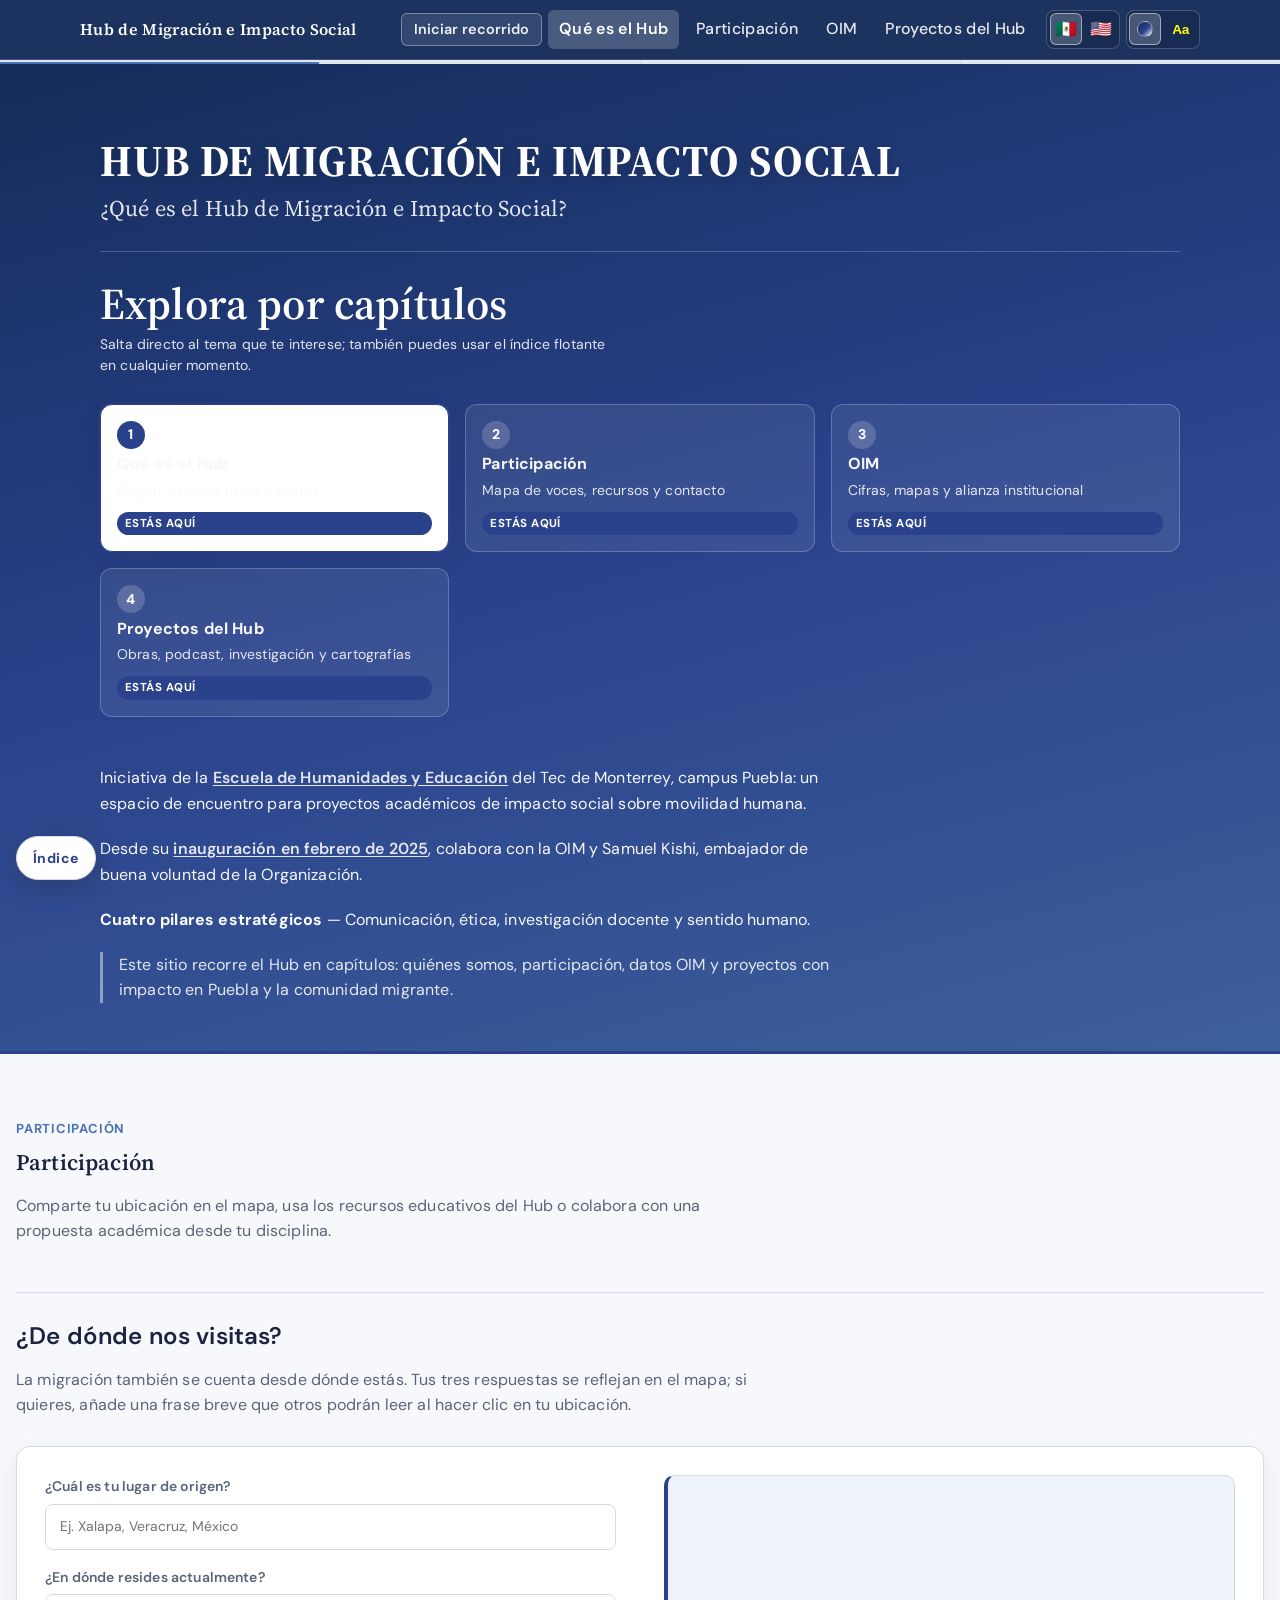
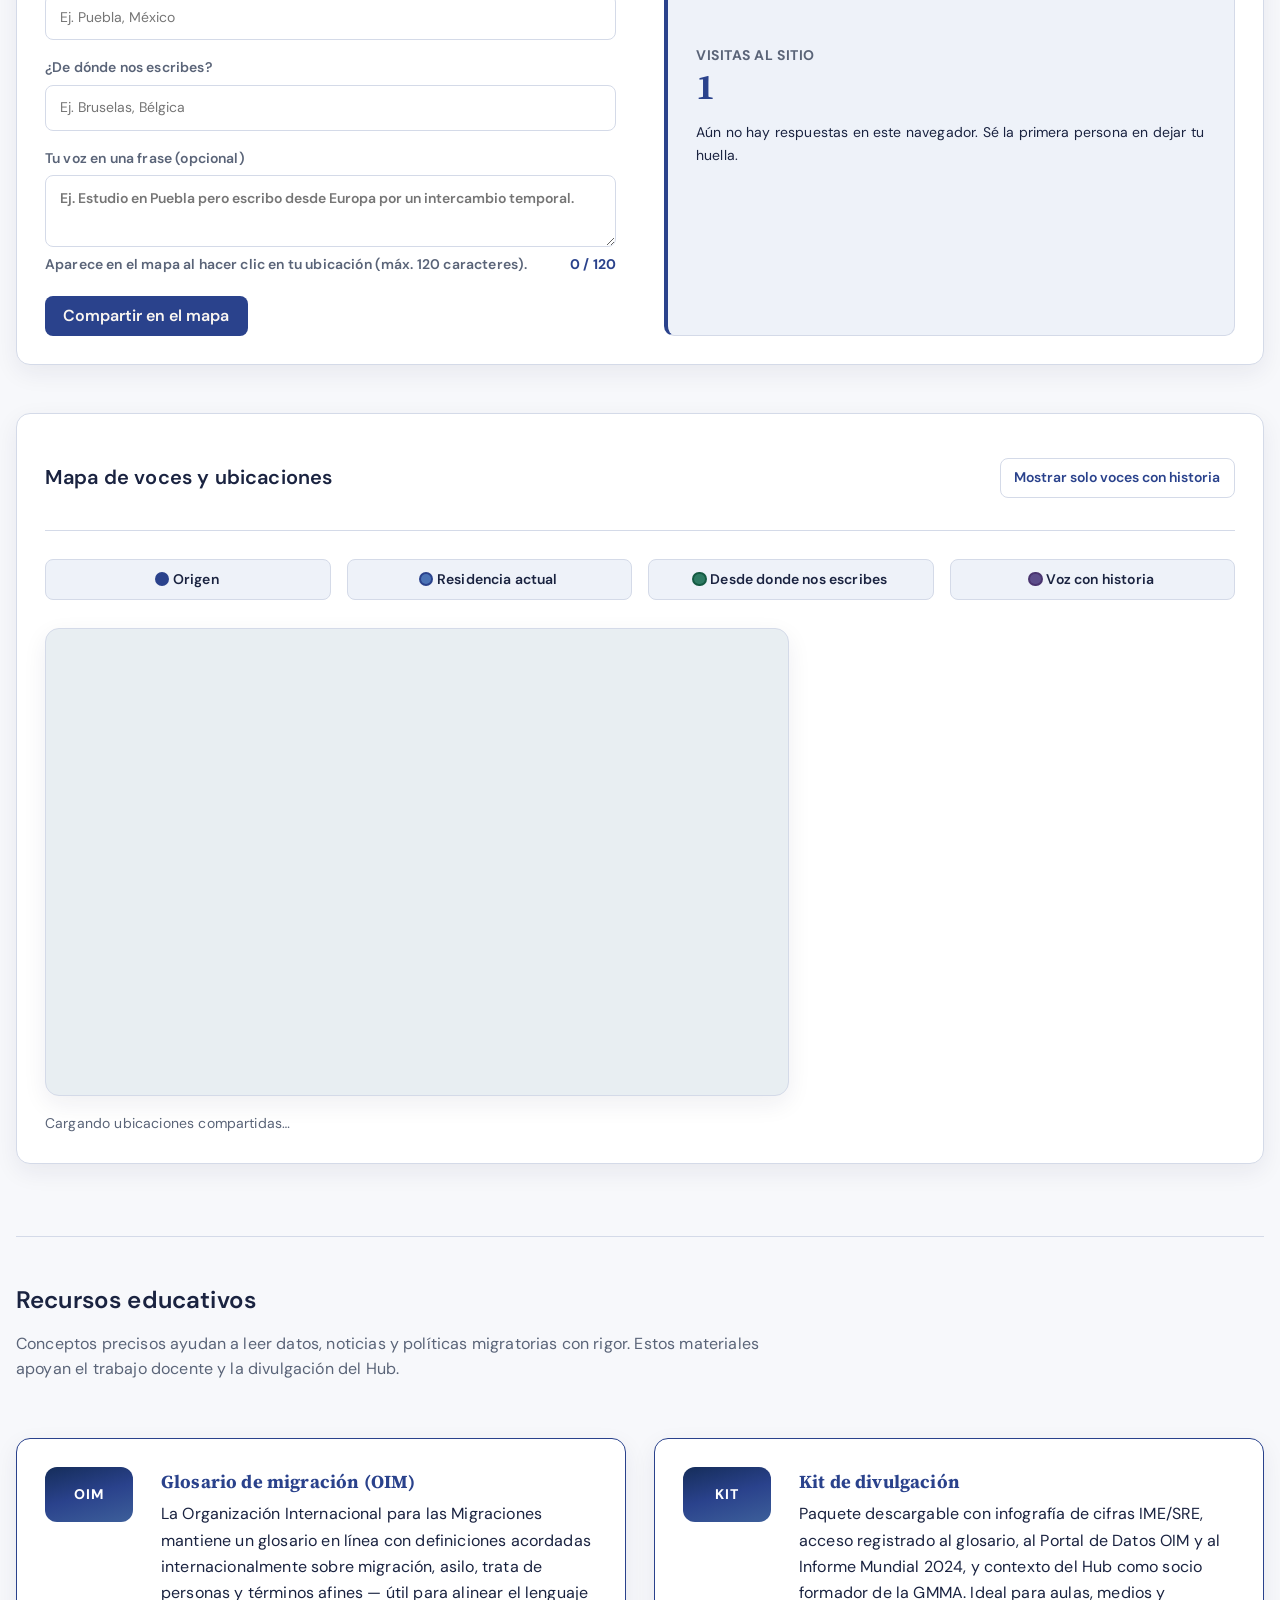
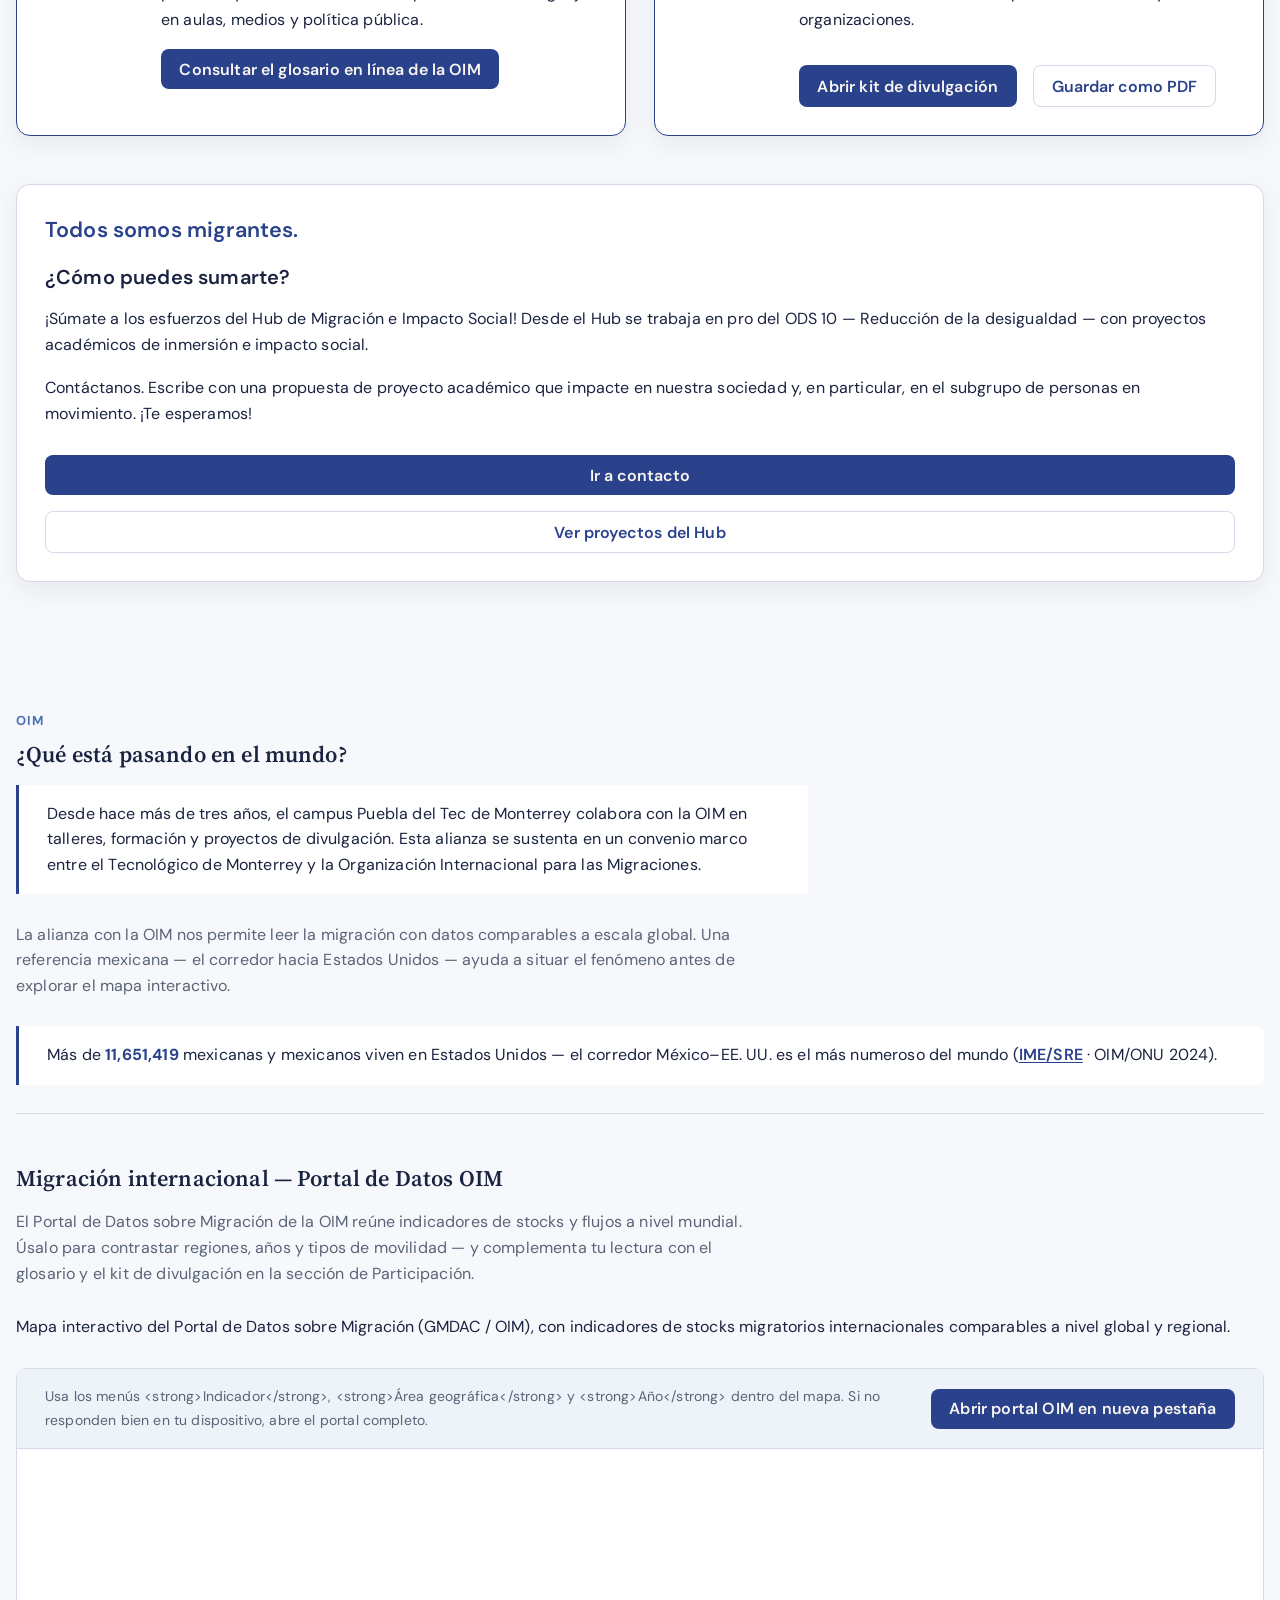
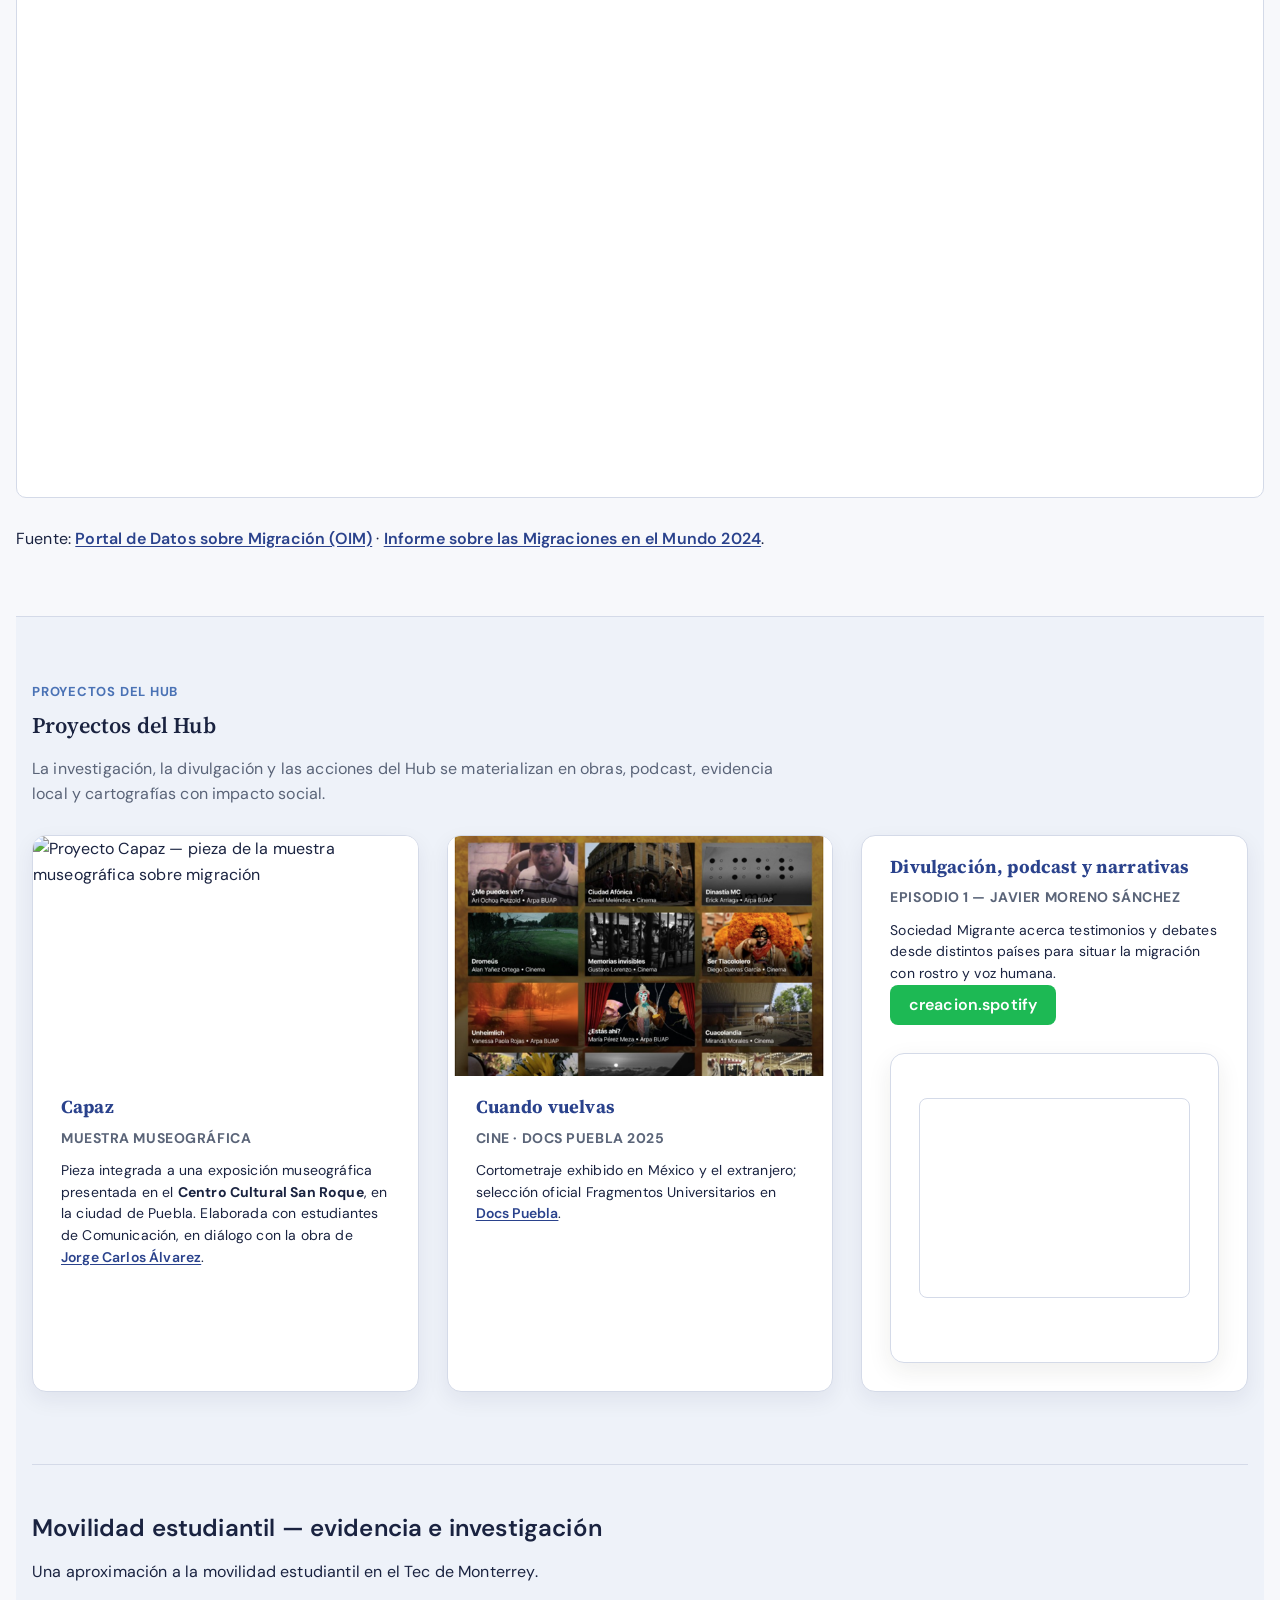
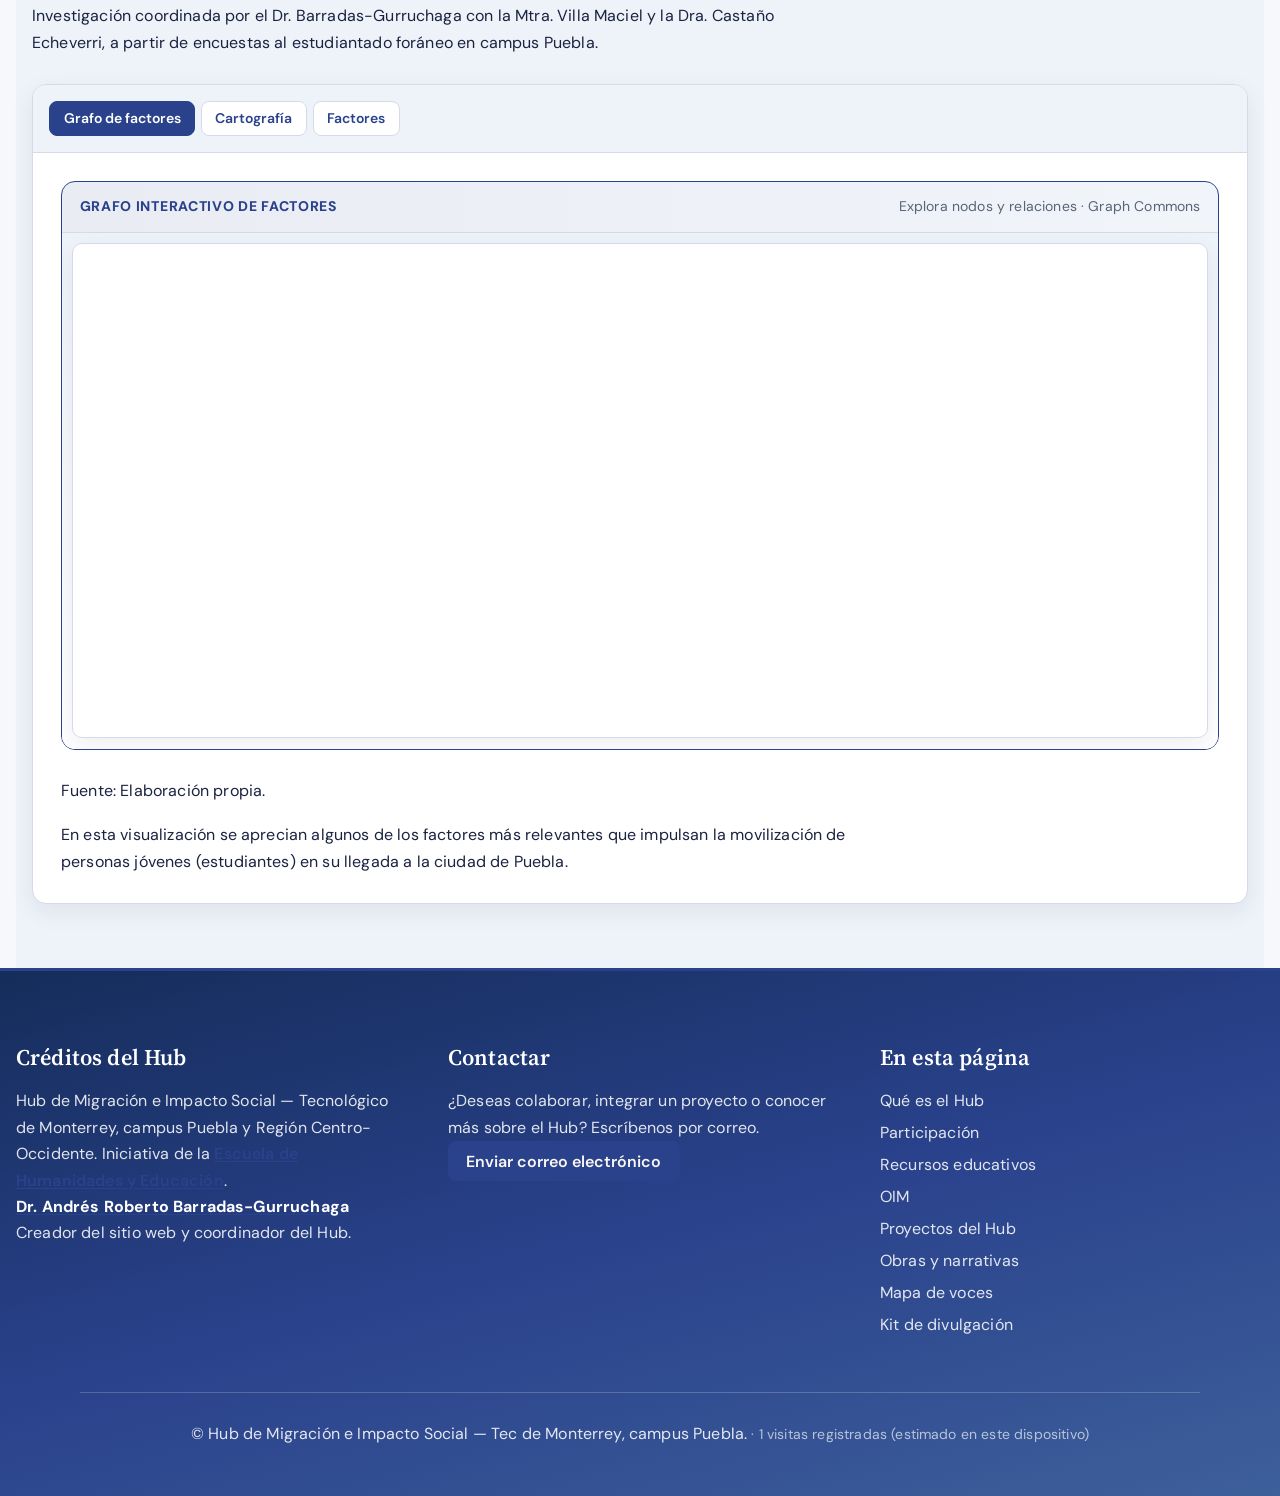
==== commit 4f446e59: "Conecta mapa de voces a Google Form, añade ancla visual en capítulos y unifica Proyectos del Hub. In" ====
--- a/index.html
+++ b/index.html
@@ -4,7 +4,7 @@
     <meta charset="utf-8">
     <meta name="viewport" content="width=device-width, initial-scale=1">
     <title>Hub de Migración e Impacto Social — Tec de Monterrey, campus Puebla</title>
-    <meta name="description" content="Hub de Migración e Impacto Social del Tec de Monterrey, campus Puebla: historias, datos OIM, investigación, mapa de voces y kit de divulgación sobre movilidad humana y ODS 10.">
+    <meta name="description" content="Hub de Migración e Impacto Social del Tec de Monterrey, campus Puebla: proyectos, datos OIM, mapa de voces y kit de divulgación sobre movilidad humana y ODS 10.">
     <meta name="keywords" content="migración, Hub migración, Tec Puebla, OIM, movilidad humana, impacto social, Global Migration Media Academy, investigación migratoria">
     <meta name="author" content="Dr. Andrés Roberto Barradas-Gurruchaga — Tec de Monterrey">
     <meta name="robots" content="index, follow">
@@ -63,7 +63,7 @@
           "name": "Hub de Migración e Impacto Social",
           "isPartOf": { "@id": "https://arbarradas.github.io/HubMigracion/#website" },
           "about": { "@id": "https://arbarradas.github.io/HubMigracion/#organization" },
-          "description": "Sitio del Hub: qué es el Hub, historias, sección OIM, investigación, mapa de voces y recursos educativos.",
+          "description": "Sitio del Hub: qué es el Hub, participación, sección OIM, proyectos del Hub y mapa de voces.",
           "inLanguage": "es-MX"
         }
       ]
@@ -94,9 +94,8 @@
           </li>
           <li><a href="#hub" data-nav="hub" data-i18n="nav.hub">Qué es el Hub</a></li>
           <li><a href="#participacion" data-nav="participacion" data-i18n="nav.participacion">Participación</a></li>
-          <li><a href="#historias" data-nav="historias" data-i18n="nav.historias">Historias</a></li>
           <li><a href="#ciudadania-global" data-nav="oim" data-i18n="nav.oim">OIM</a></li>
-          <li><a href="#investigacion" data-nav="investigacion" data-i18n="nav.investigacion">Avances del Hub</a></li>
+          <li><a href="#investigacion" data-nav="investigacion" data-i18n="nav.investigacion">Proyectos del Hub</a></li>
           <li class="nav-item-preferencias">
             <div class="nav-preferencias" role="group" aria-label="Preferencias de visualización">
               <div id="selector-idioma" class="selector-idioma" role="group" aria-label="Idioma">
@@ -152,6 +151,7 @@
                 <span class="hub-mapa-num" aria-hidden="true">1</span>
                 <span class="hub-mapa-nombre" data-i18n="nav.hub">Qué es el Hub</span>
                 <span class="hub-mapa-desc" data-i18n="navmap.hub.desc">Origen, espacio físico y pilares</span>
+                <span class="hub-mapa-aqui" data-i18n="navmap.here" hidden>Estás aquí</span>
               </a>
             </li>
             <li>
@@ -159,27 +159,23 @@
                 <span class="hub-mapa-num" aria-hidden="true">2</span>
                 <span class="hub-mapa-nombre" data-i18n="nav.participacion">Participación</span>
                 <span class="hub-mapa-desc" data-i18n="navmap.participacion.desc">Mapa de voces, recursos y contacto</span>
-              </a>
-            </li>
-            <li>
-              <a href="#historias" class="hub-mapa-tarjeta" data-capitulo="historias">
-                <span class="hub-mapa-num" aria-hidden="true">3</span>
-                <span class="hub-mapa-nombre" data-i18n="nav.historias">Historias</span>
-                <span class="hub-mapa-desc" data-i18n="navmap.historias.desc">Proyectos narrativos, podcast y divulgación</span>
+                <span class="hub-mapa-aqui" data-i18n="navmap.here" hidden>Estás aquí</span>
               </a>
             </li>
             <li>
               <a href="#ciudadania-global" class="hub-mapa-tarjeta" data-capitulo="ciudadania-global">
-                <span class="hub-mapa-num" aria-hidden="true">4</span>
+                <span class="hub-mapa-num" aria-hidden="true">3</span>
                 <span class="hub-mapa-nombre" data-i18n="nav.oim">OIM</span>
                 <span class="hub-mapa-desc" data-i18n="navmap.oim.desc">Cifras, mapas y alianza institucional</span>
+                <span class="hub-mapa-aqui" data-i18n="navmap.here" hidden>Estás aquí</span>
               </a>
             </li>
             <li>
               <a href="#investigacion" class="hub-mapa-tarjeta" data-capitulo="investigacion">
-                <span class="hub-mapa-num" aria-hidden="true">5</span>
-                <span class="hub-mapa-nombre" data-i18n="nav.investigacion">Avances del Hub</span>
-                <span class="hub-mapa-desc" data-i18n="navmap.investigacion.desc">Estudios, grafos y cartografías</span>
+                <span class="hub-mapa-num" aria-hidden="true">4</span>
+                <span class="hub-mapa-nombre" data-i18n="nav.investigacion">Proyectos del Hub</span>
+                <span class="hub-mapa-desc" data-i18n="navmap.investigacion.desc">Obras, podcast, investigación y cartografías</span>
+                <span class="hub-mapa-aqui" data-i18n="navmap.here" hidden>Estás aquí</span>
               </a>
             </li>
           </ul>
@@ -362,82 +358,9 @@
             </p>
             <div class="participacion-acciones">
               <button type="button" class="btn btn-correo" id="btn-participacion-contacto" data-i18n="participacion.contact">Ir a contacto</button>
-              <a class="btn btn-proyectos" href="#historias" data-i18n="participacion.projects">Ver proyectos del Hub</a>
+              <a class="btn btn-proyectos" href="#investigacion" data-i18n="participacion.projects">Ver proyectos del Hub</a>
             </div>
           </aside>
-        </div>
-      </div>
-    </section>
-
-    <section id="historias" class="seccion-podcast seccion-rubro seccion-rubro--panel seccion-ancla" aria-labelledby="titulo-historias">
-      <div class="ancho-contenido">
-        <p class="etiqueta" data-i18n="historias.label">Historias</p>
-        <h2 id="titulo-historias" class="subtitulo" data-i18n="storytelling.title">Proyectos del Hub</h2>
-        <p class="texto puente-narrativo" data-i18n="storytelling.puente">
-          La investigación y la divulgación se materializan en obras, podcast y narrativas con impacto social.
-        </p>
-
-        <div id="storytelling" class="historias-tres-columnas">
-          <article class="historia-columna proyecto-tarjeta">
-            <figure class="proyecto-figura">
-              <img src="Capaz.png" alt="Proyecto Capaz — pieza de la muestra museográfica sobre migración" loading="lazy">
-            </figure>
-            <div class="proyecto-cuerpo">
-              <h3 class="proyecto-nombre" data-i18n="storytelling.capaz.name">Capaz</h3>
-              <p class="proyecto-tipo" data-i18n="storytelling.capaz.type">Muestra museográfica</p>
-              <p class="texto" data-i18n="storytelling.capaz.body" data-i18n-html="true">
-                Pieza integrada a una exposición museográfica presentada en el
-                <strong>Centro Cultural San Roque</strong>, en la ciudad de Puebla.
-                Elaborada con estudiantes de Comunicación, en diálogo con la obra de
-                <a href="https://jorgecarlos.com/" target="_blank" rel="noopener noreferrer">Jorge Carlos Álvarez</a>.
-              </p>
-            </div>
-          </article>
-
-          <article class="historia-columna proyecto-tarjeta">
-            <figure class="proyecto-figura">
-              <a href="https://docsmx.org" target="_blank" rel="noopener noreferrer">
-                <img src="CuandoVuelvas_DocsPue2025.2.png" alt="Cuando vuelvas — selección Docs Puebla 2025" loading="lazy">
-              </a>
-            </figure>
-            <div class="proyecto-cuerpo">
-              <h3 class="proyecto-nombre" data-i18n="storytelling.cuando.name">Cuando vuelvas</h3>
-              <p class="proyecto-tipo" data-i18n="storytelling.cuando.type">Cine · Docs Puebla 2025</p>
-              <p class="texto" data-i18n="storytelling.cuando.body" data-i18n-html="true">
-                Cortometraje exhibido en México y el extranjero; selección oficial Fragmentos Universitarios en
-                <a href="https://docsmx.org" target="_blank" rel="noopener noreferrer">Docs Puebla</a>.
-              </p>
-            </div>
-          </article>
-
-          <article class="historia-columna historia-columna--podcast proyecto-tarjeta">
-            <div class="proyecto-cuerpo historia-podcast-cuerpo">
-              <h3 class="proyecto-nombre" data-i18n="historias.title">Divulgación, podcast y narrativas</h3>
-              <p class="proyecto-tipo" data-i18n="creacion.episode">Episodio 1 — Javier Moreno Sánchez</p>
-              <p class="texto" data-i18n="creacion.puente">
-                Sociedad Migrante acerca testimonios y debates desde distintos países para situar la migración con rostro y voz humana.
-              </p>
-              <a
-                class="btn btn-spotify"
-                href="https://open.spotify.com/show/1GOWpD3yzR7r3ui2EHd2HM"
-                target="_blank"
-                rel="noopener noreferrer"
-                data-i18n="creacion.spotify"
-              >
-                Escuchar en Spotify
-              </a>
-              <div class="podcast-reproductor podcast-reproductor--columna">
-                <iframe
-                  class="podcast-embed"
-                  src="https://open.spotify.com/embed/episode/1pZksnI3J2604Y3gl9abbT?utm_source=generator&theme=0"
-                  title="Charla con Javier Moreno Sánchez — Sociedad Migrante"
-                  loading="lazy"
-                  allow="autoplay; clipboard-write; encrypted-media; fullscreen; picture-in-picture"
-                  allowfullscreen
-                ></iframe>
-              </div>
-            </div>
-          </article>
         </div>
       </div>
     </section>
@@ -501,18 +424,83 @@
     <main>
       <section id="investigacion" class="seccion-investigacion seccion-rubro seccion-rubro--panel seccion-ancla" aria-labelledby="titulo-investigacion">
         <div class="ancho-contenido">
-          <p id="etiqueta-investigacion" class="etiqueta" data-i18n="investigacion.label">Avances del Hub</p>
-          <h2 id="titulo-investigacion" class="subtitulo" data-i18n="investigacion.title">¿Qué estamos haciendo al respecto?</h2>
+          <p id="etiqueta-investigacion" class="etiqueta" data-i18n="investigacion.label">Proyectos del Hub</p>
+          <h2 id="titulo-investigacion" class="subtitulo" data-i18n="investigacion.title">Proyectos del Hub</h2>
           <p class="texto puente-narrativo" data-i18n="investigacion.puente">
-            Desde el campus Puebla, el Hub convierte la pregunta global en evidencia local: encuestas, grafos y cartografías que describen la movilidad estudiantil.
-          </p>
-
-          <div class="investigacion-intro texto-flow">
-            <p class="texto" data-i18n="investigacion.study.p1"><strong>Una aproximación a la movilidad estudiantil en el Tec de Monterrey.</strong></p>
-            <p class="texto" data-i18n="investigacion.study.p2">
-              Investigación coordinada por el Dr. Barradas-Gurruchaga con la Mtra. Villa Maciel y la Dra. Castaño Echeverri, a partir de encuestas al estudiantado foráneo en campus Puebla.
-            </p>
-          </div>
+            La investigación, la divulgación y las acciones del Hub se materializan en obras, podcast, evidencia local y cartografías con impacto social.
+          </p>
+
+          <div id="storytelling" class="proyectos-narrativos historias-tres-columnas">
+            <article class="historia-columna proyecto-tarjeta">
+              <figure class="proyecto-figura">
+                <img src="Capaz.png" alt="Proyecto Capaz — pieza de la muestra museográfica sobre migración" loading="lazy">
+              </figure>
+              <div class="proyecto-cuerpo">
+                <h3 class="proyecto-nombre" data-i18n="storytelling.capaz.name">Capaz</h3>
+                <p class="proyecto-tipo" data-i18n="storytelling.capaz.type">Muestra museográfica</p>
+                <p class="texto" data-i18n="storytelling.capaz.body" data-i18n-html="true">
+                  Pieza integrada a una exposición museográfica presentada en el
+                  <strong>Centro Cultural San Roque</strong>, en la ciudad de Puebla.
+                  Elaborada con estudiantes de Comunicación, en diálogo con la obra de
+                  <a href="https://jorgecarlos.com/" target="_blank" rel="noopener noreferrer">Jorge Carlos Álvarez</a>.
+                </p>
+              </div>
+            </article>
+
+            <article class="historia-columna proyecto-tarjeta">
+              <figure class="proyecto-figura">
+                <a href="https://docsmx.org" target="_blank" rel="noopener noreferrer">
+                  <img src="CuandoVuelvas_DocsPue2025.2.png" alt="Cuando vuelvas — selección Docs Puebla 2025" loading="lazy">
+                </a>
+              </figure>
+              <div class="proyecto-cuerpo">
+                <h3 class="proyecto-nombre" data-i18n="storytelling.cuando.name">Cuando vuelvas</h3>
+                <p class="proyecto-tipo" data-i18n="storytelling.cuando.type">Cine · Docs Puebla 2025</p>
+                <p class="texto" data-i18n="storytelling.cuando.body" data-i18n-html="true">
+                  Cortometraje exhibido en México y el extranjero; selección oficial Fragmentos Universitarios en
+                  <a href="https://docsmx.org" target="_blank" rel="noopener noreferrer">Docs Puebla</a>.
+                </p>
+              </div>
+            </article>
+
+            <article class="historia-columna historia-columna--podcast proyecto-tarjeta">
+              <div class="proyecto-cuerpo historia-podcast-cuerpo">
+                <h3 class="proyecto-nombre" data-i18n="historias.title">Divulgación, podcast y narrativas</h3>
+                <p class="proyecto-tipo" data-i18n="creacion.episode">Episodio 1 — Javier Moreno Sánchez</p>
+                <p class="texto" data-i18n="creacion.puente">
+                  Sociedad Migrante acerca testimonios y debates desde distintos países para situar la migración con rostro y voz humana.
+                </p>
+                <a
+                  class="btn btn-spotify"
+                  href="https://open.spotify.com/show/1GOWpD3yzR7r3ui2EHd2HM"
+                  target="_blank"
+                  rel="noopener noreferrer"
+                  data-i18n="creacion.spotify"
+                >
+                  Escuchar en Spotify
+                </a>
+                <div class="podcast-reproductor podcast-reproductor--columna">
+                  <iframe
+                    class="podcast-embed"
+                    src="https://open.spotify.com/embed/episode/1pZksnI3J2604Y3gl9abbT?utm_source=generator&theme=0"
+                    title="Charla con Javier Moreno Sánchez — Sociedad Migrante"
+                    loading="lazy"
+                    allow="autoplay; clipboard-write; encrypted-media; fullscreen; picture-in-picture"
+                    allowfullscreen
+                  ></iframe>
+                </div>
+              </div>
+            </article>
+          </div>
+
+          <div class="proyectos-investigacion-bloque">
+            <h3 class="participacion-subtitulo" data-i18n="investigacion.study.heading">Movilidad estudiantil — evidencia e investigación</h3>
+            <div class="investigacion-intro texto-flow">
+              <p class="texto" data-i18n="investigacion.study.p1"><strong>Una aproximación a la movilidad estudiantil en el Tec de Monterrey.</strong></p>
+              <p class="texto" data-i18n="investigacion.study.p2">
+                Investigación coordinada por el Dr. Barradas-Gurruchaga con la Mtra. Villa Maciel y la Dra. Castaño Echeverri, a partir de encuestas al estudiantado foráneo en campus Puebla.
+              </p>
+            </div>
 
           <div class="investigacion-tabs" id="investigacion-tabs">
             <div class="investigacion-tabs-nav" role="tablist" aria-label="Evidencias de investigación">
@@ -606,6 +594,7 @@
                 </figure>
               </div>
             </div>
+          </div>
           </div>
         </div>
       </section>
@@ -677,9 +666,9 @@
             <li><a href="#hub" data-i18n="nav.hub">Qué es el Hub</a></li>
             <li><a href="#participacion" data-i18n="nav.participacion">Participación</a></li>
             <li><a href="#recursos-educativos" data-i18n="footer.sublink.resources">Recursos educativos</a></li>
-            <li><a href="#historias" data-i18n="nav.historias">Historias</a></li>
             <li><a href="#ciudadania-global" data-i18n="nav.oim">OIM</a></li>
-            <li><a href="#investigacion" data-i18n="nav.investigacion">Avances del Hub</a></li>
+            <li><a href="#investigacion" data-i18n="nav.investigacion">Proyectos del Hub</a></li>
+            <li><a href="#storytelling" data-i18n="footer.sublink.projects">Obras y narrativas</a></li>
             <li><a href="#encuesta-visitantes" data-i18n="footer.sublink.map">Mapa de voces</a></li>
             <li><a href="kit-divulgacion.html" data-i18n="footer.sublink.kit">Kit de divulgación</a></li>
           </ul>
--- a/style.css
+++ b/style.css
@@ -2065,6 +2065,40 @@
   color: var(--muted);
 }
 
+.hub-mapa-tarjeta.is-here {
+  border-color: var(--acento);
+  background: var(--panel);
+  box-shadow: 0 0 0 2px color-mix(in srgb, var(--acento) 35%, transparent), 0 10px 28px var(--sombra);
+}
+
+.hub-mapa-aqui {
+  display: inline-block;
+  margin-top: 0.35rem;
+  padding: 0.15rem 0.5rem;
+  border-radius: 999px;
+  background: var(--acento);
+  color: #fff;
+  font-size: 0.72rem;
+  font-weight: 700;
+  letter-spacing: 0.04em;
+  text-transform: uppercase;
+}
+
+.hub-mapa-tarjeta.is-here .hub-mapa-num {
+  background: var(--acento);
+  color: #fff;
+}
+
+.proyectos-narrativos {
+  margin-bottom: var(--espacio-xl);
+}
+
+.proyectos-investigacion-bloque {
+  margin-top: var(--espacio-lg);
+  padding-top: var(--espacio-lg);
+  border-top: 1px solid var(--linea);
+}
+
 .hub-mapa-capitulos--primero {
   margin-top: var(--espacio-md);
   margin-bottom: var(--espacio-lg);
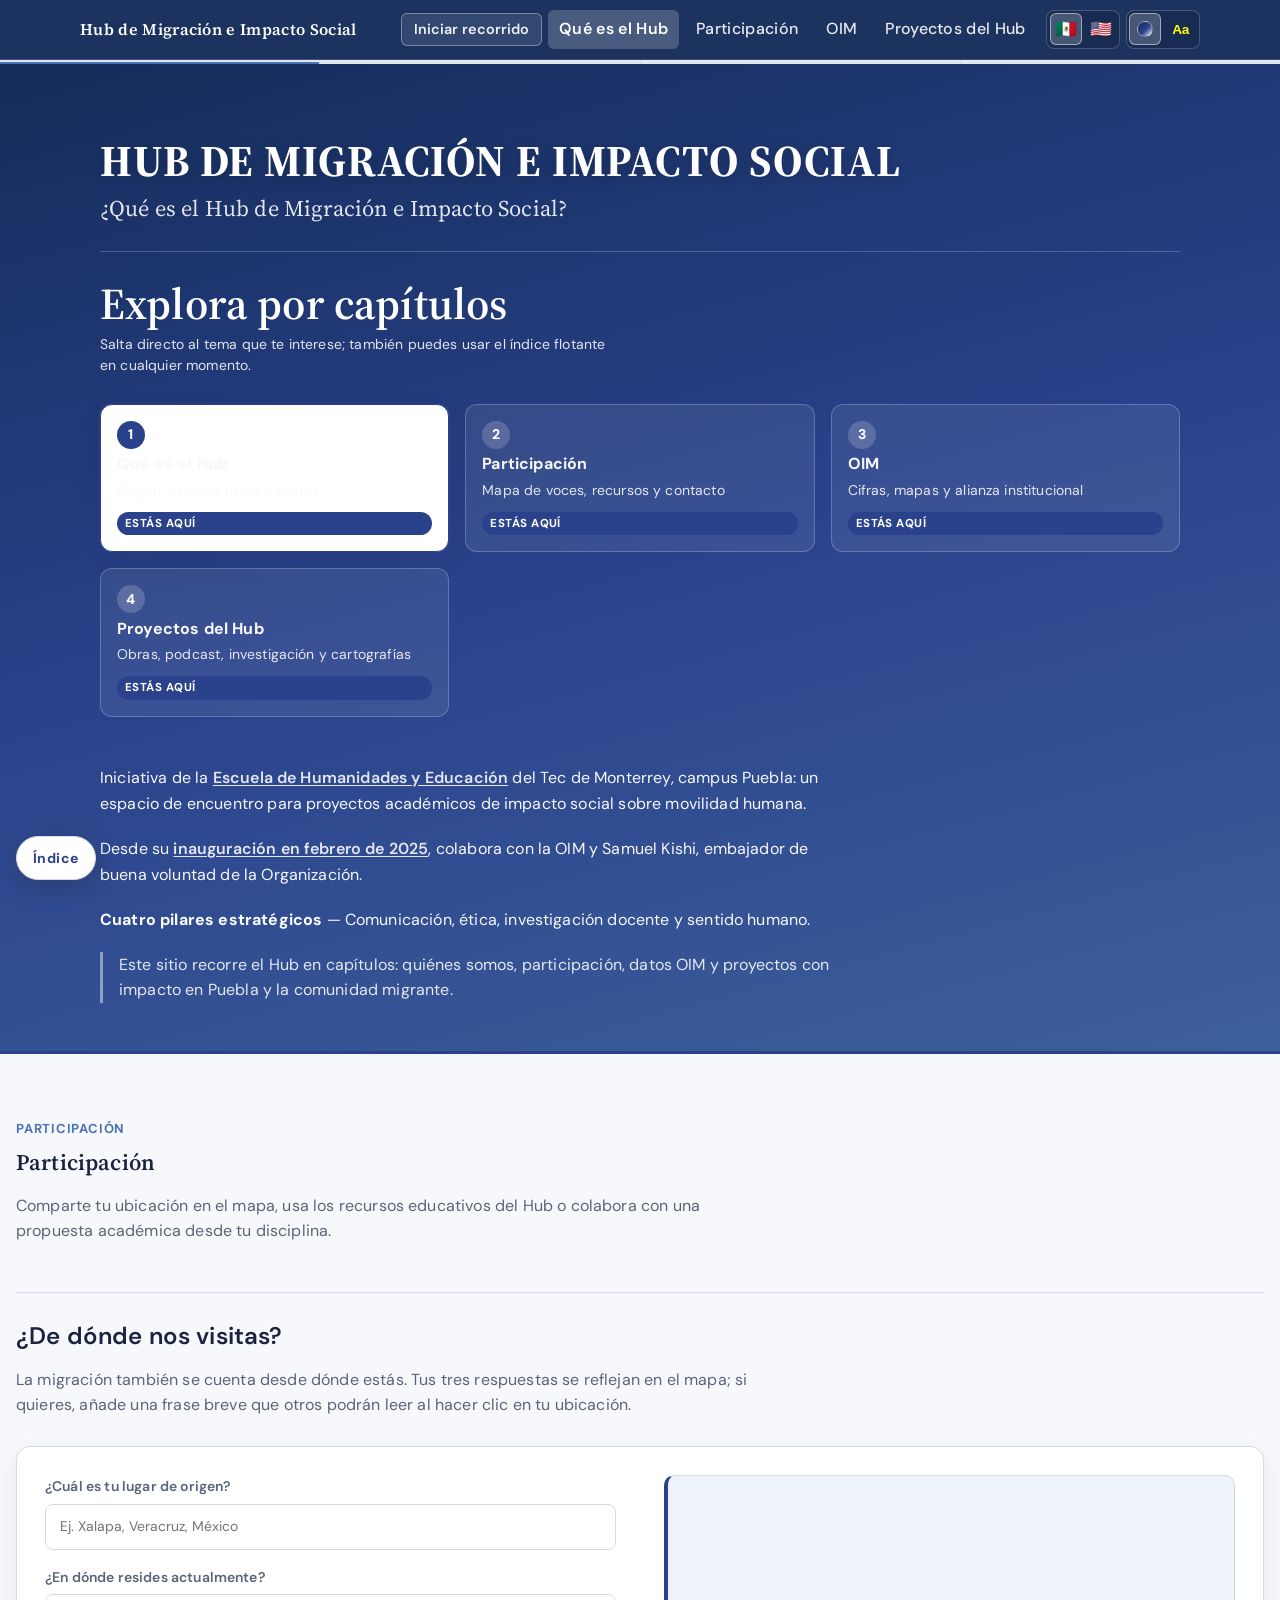
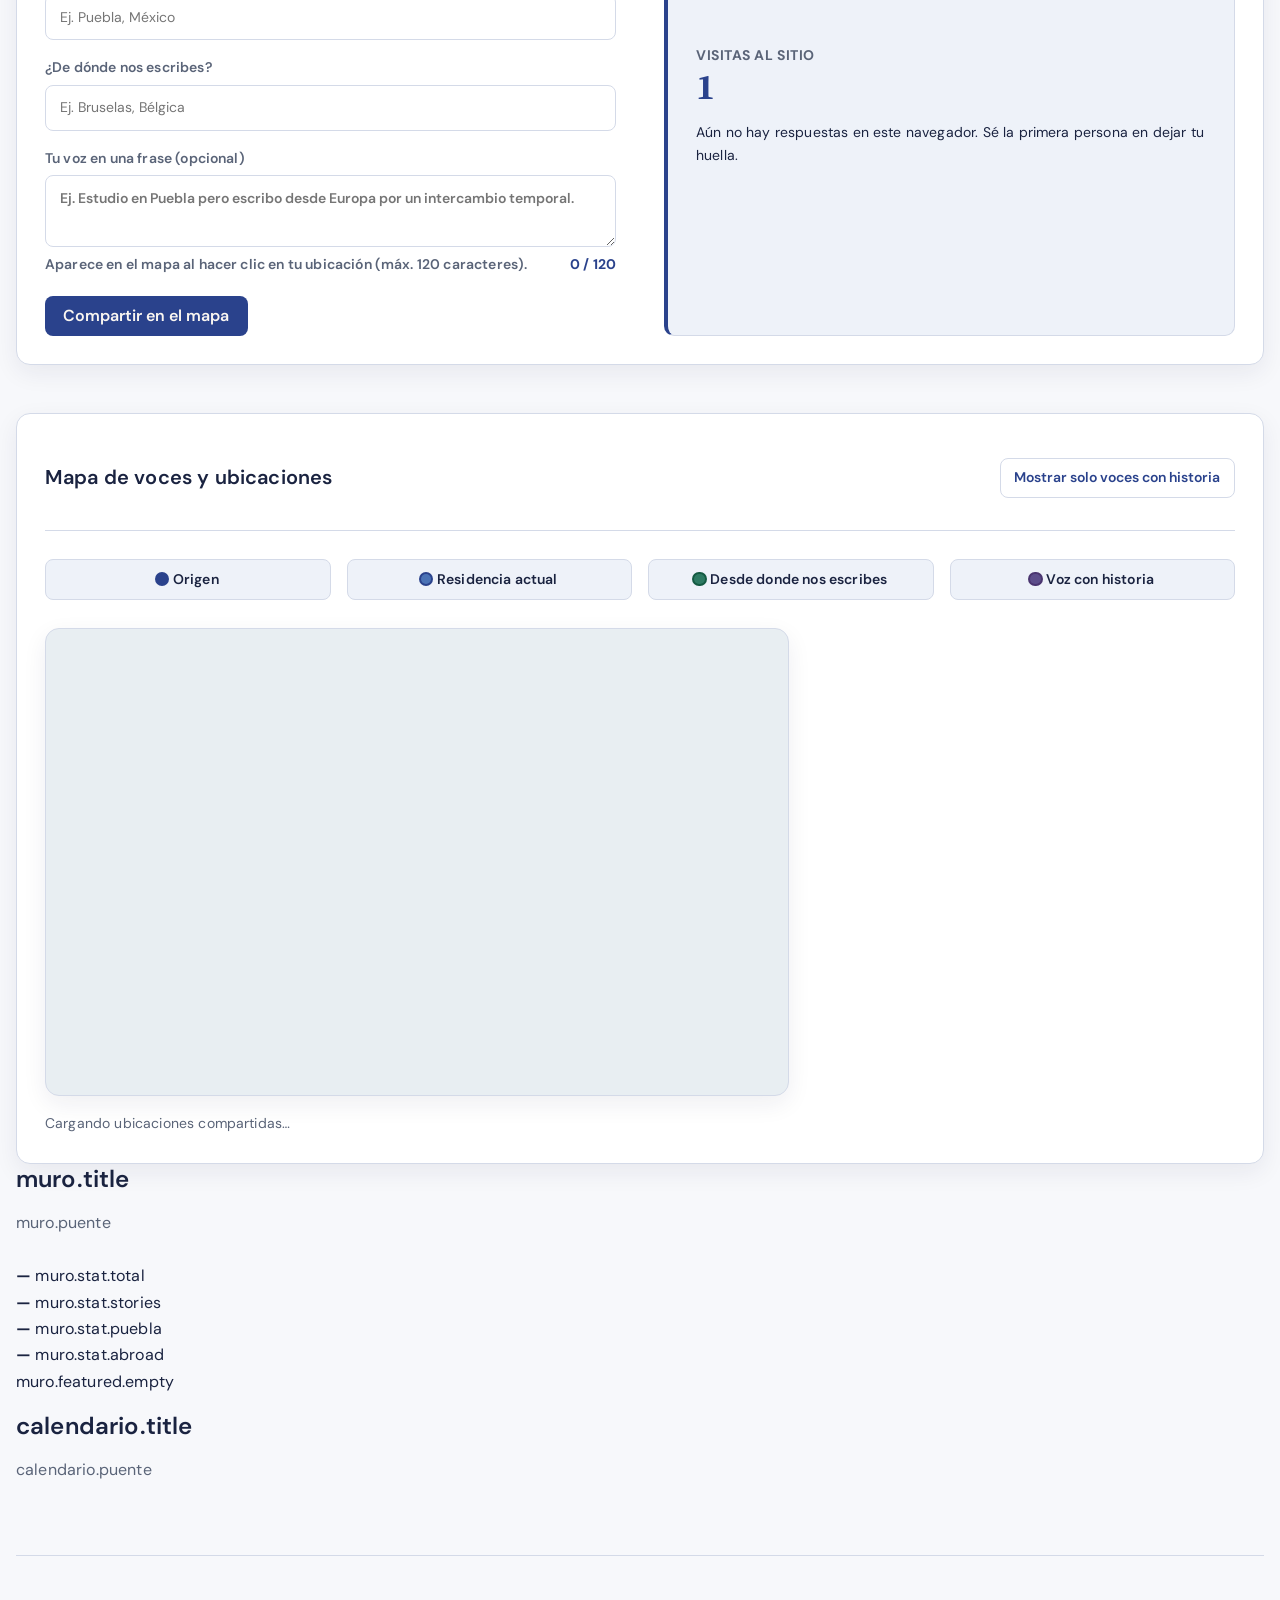
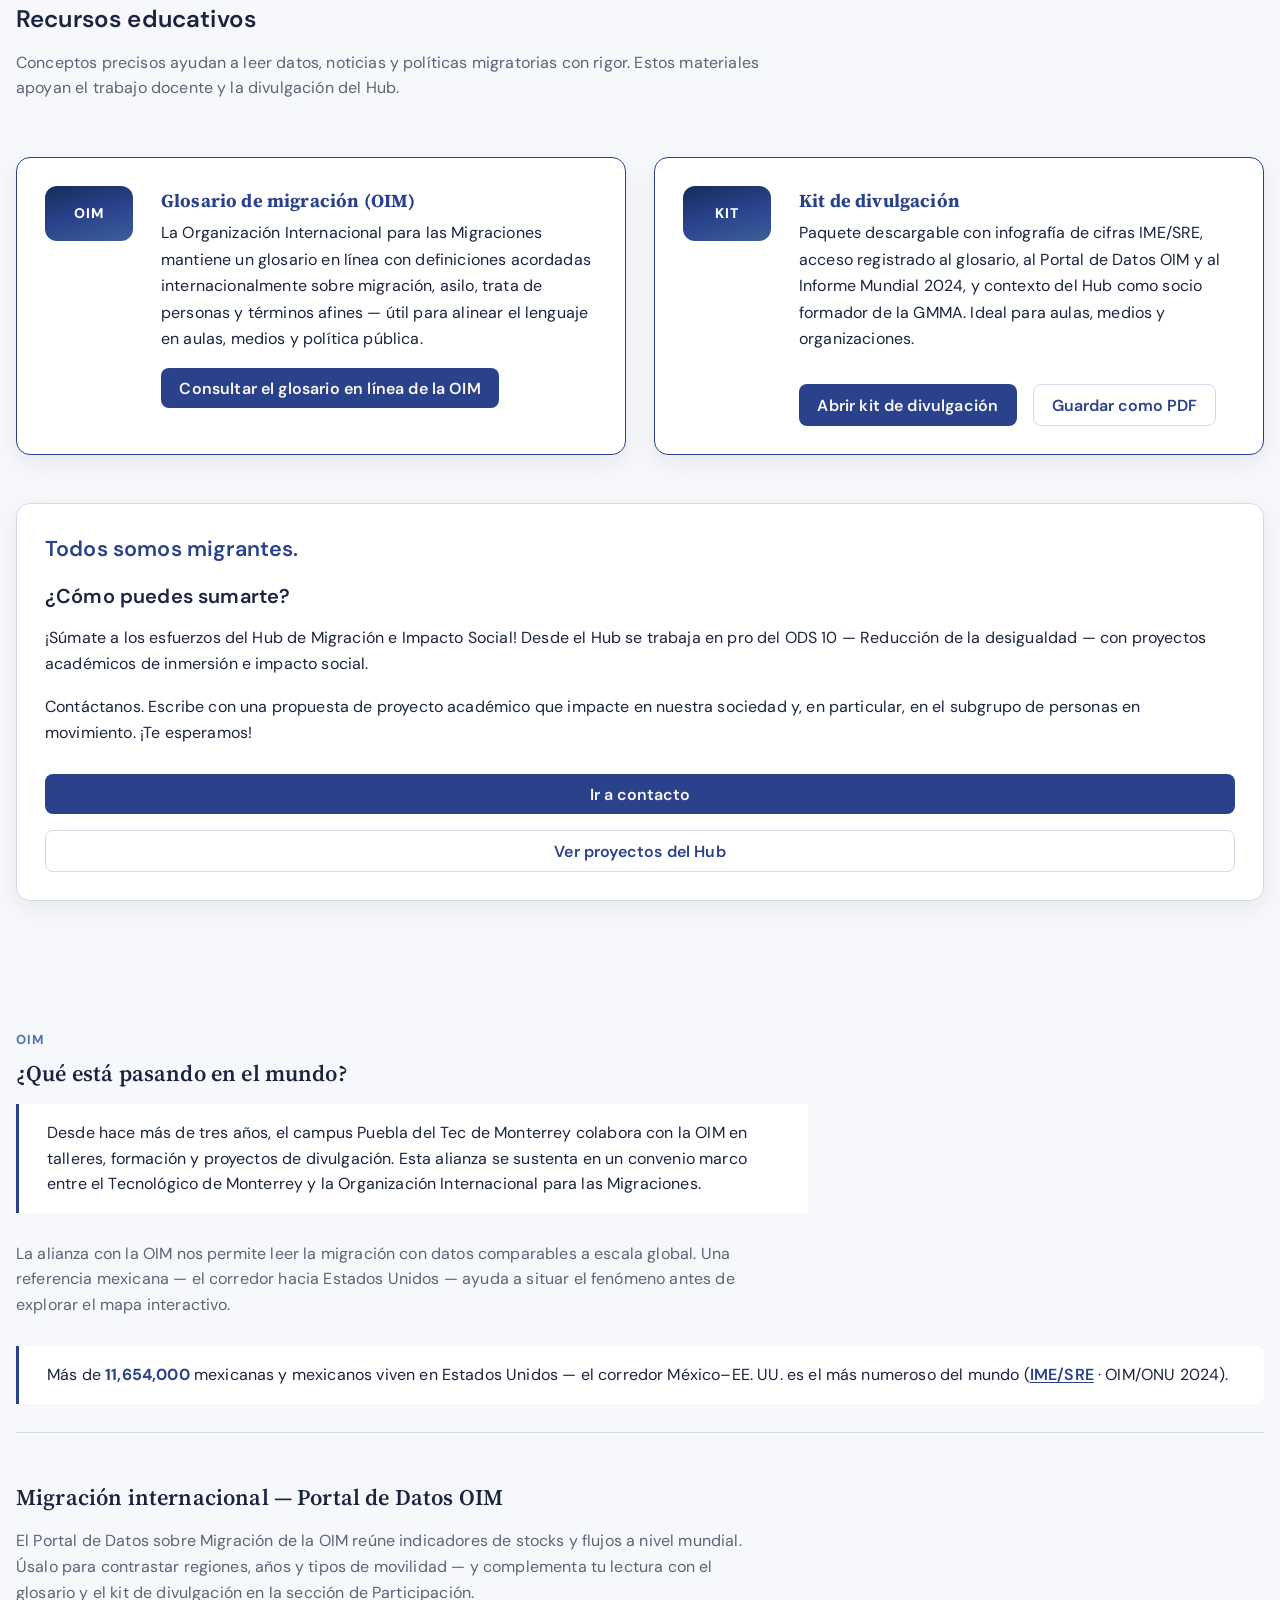
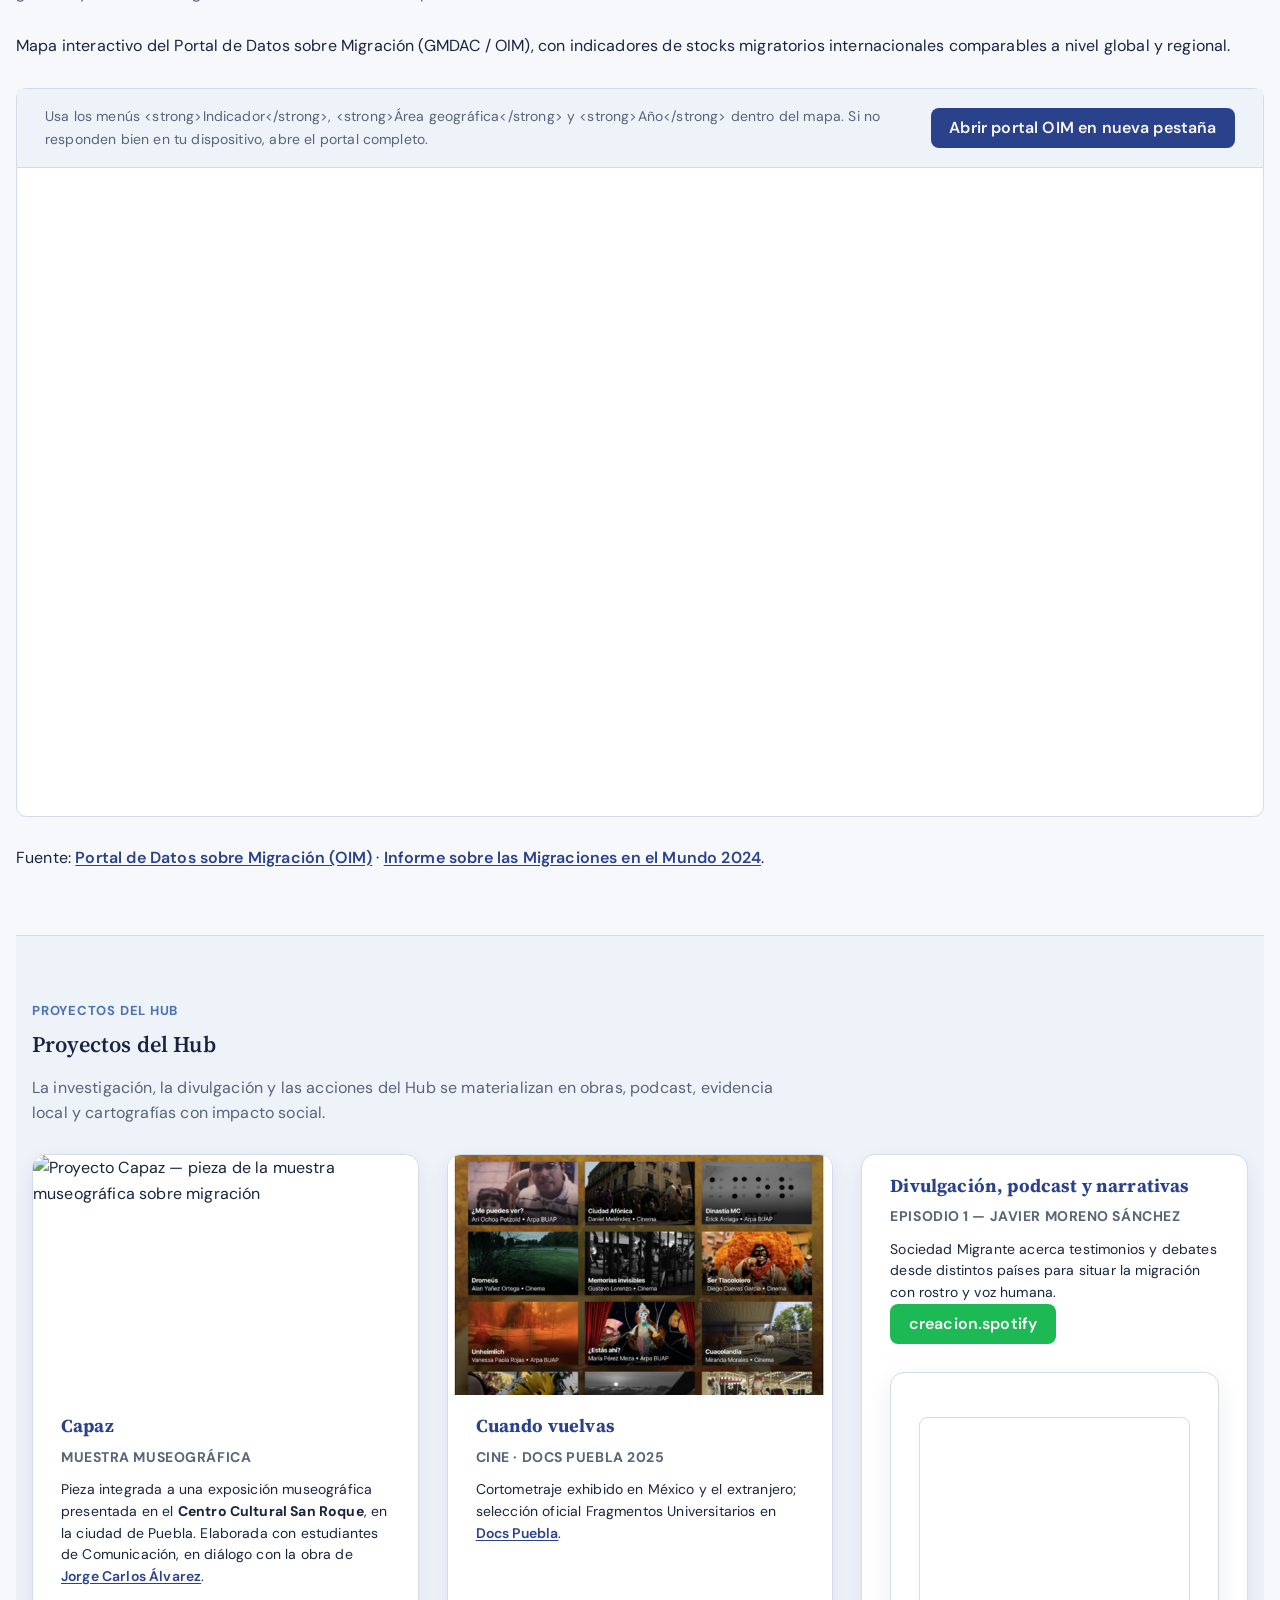
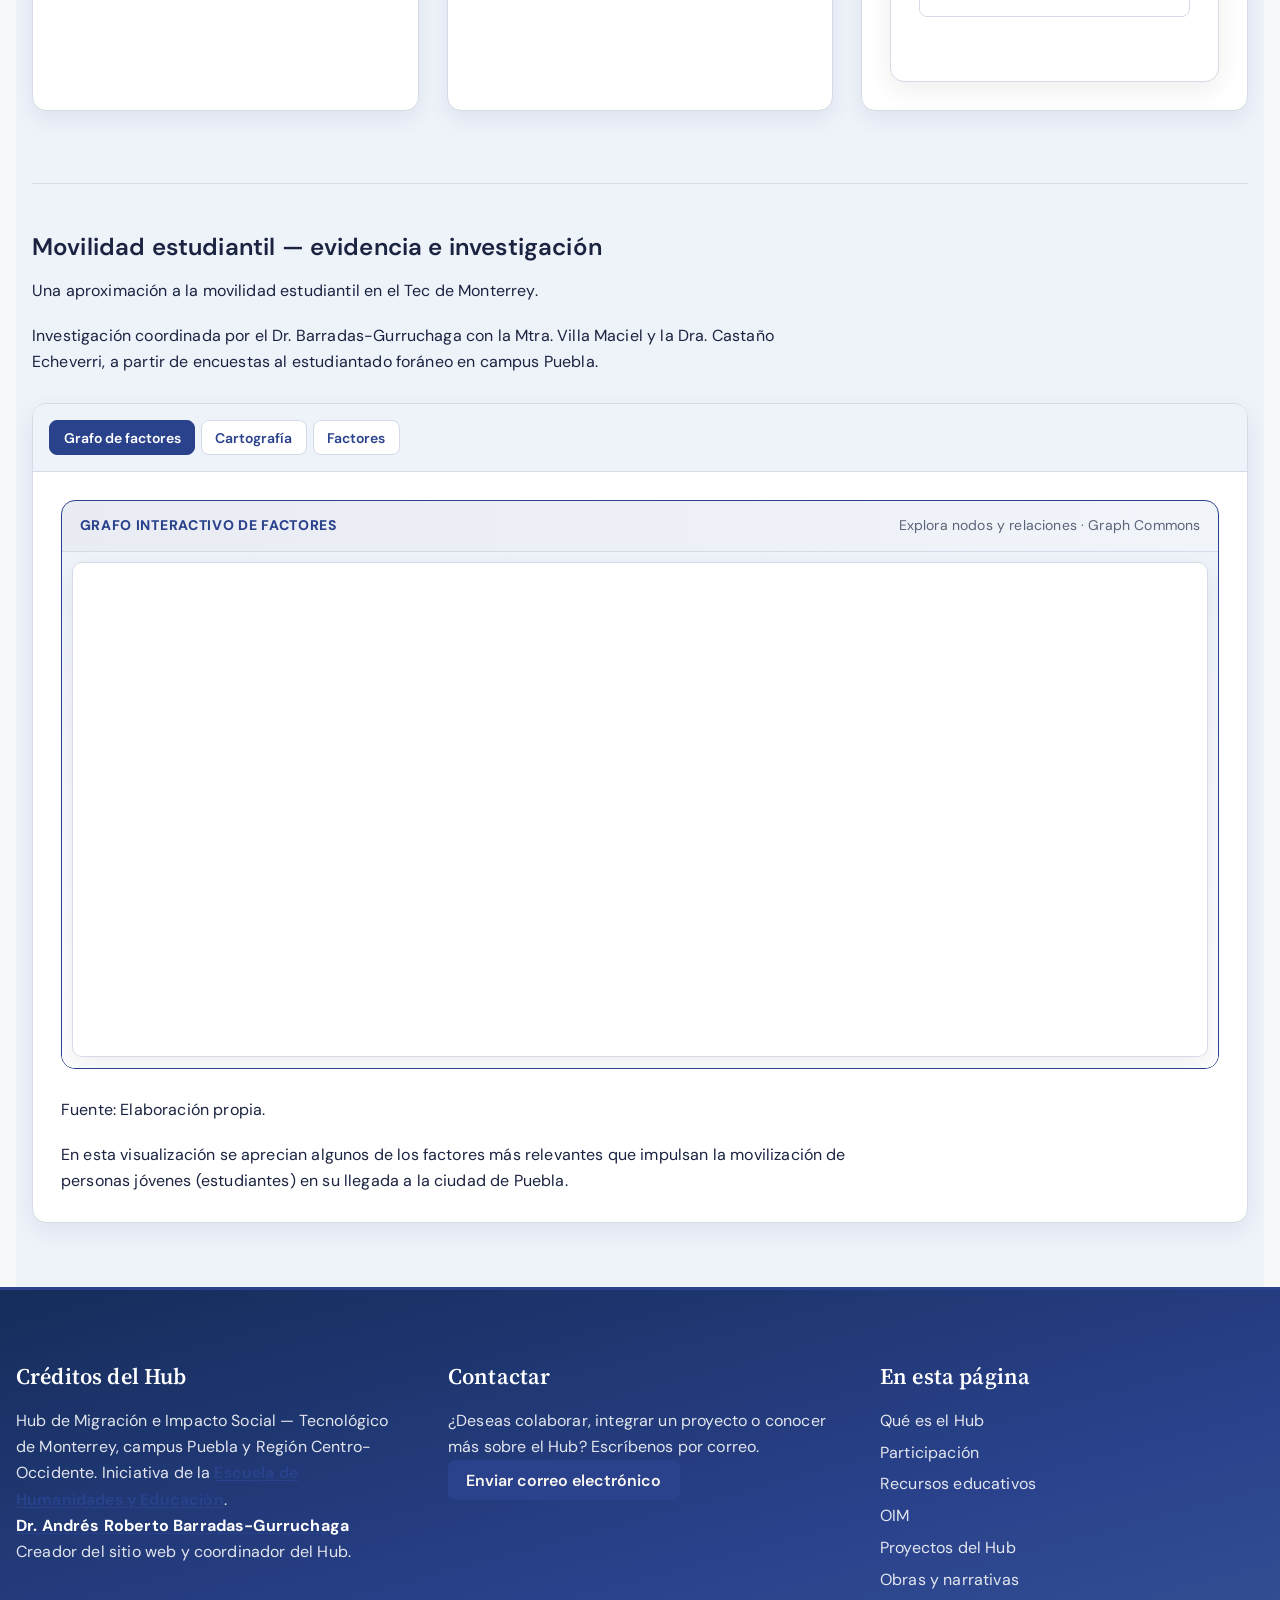
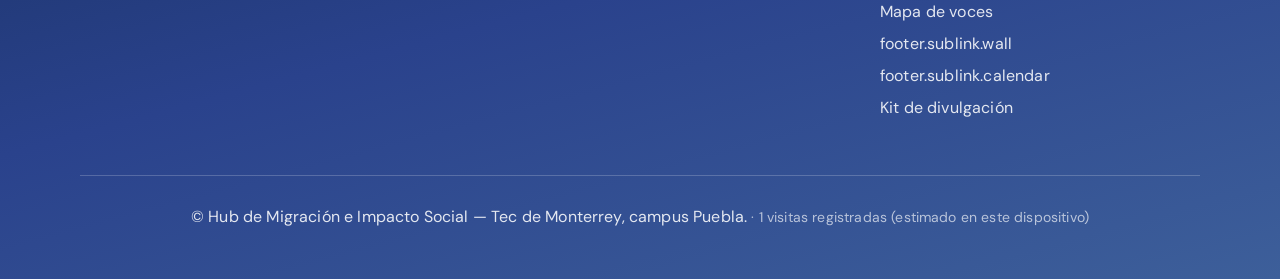
==== commit 544d436e: "aa" ====
--- a/index.html
+++ b/index.html
@@ -296,6 +296,56 @@
         </div>
         </div>
 
+        <aside id="muro-comunidad" class="muro-comunidad seccion-ancla" aria-labelledby="muro-titulo">
+          <h3 id="muro-titulo" class="participacion-subtitulo" data-i18n="muro.title">Muro de la comunidad migrante</h3>
+          <p class="texto puente-narrativo" data-i18n="muro.puente">
+            Voces del mapa que conectan al campus Puebla con México y el exterior. Cada frase es una huella de quienes participan en esta red.
+          </p>
+
+          <div class="muro-metricas" id="muro-metricas" aria-live="polite">
+            <article class="muro-metrica">
+              <strong id="muro-total-voces" class="muro-metrica-num">—</strong>
+              <span class="muro-metrica-etiq" data-i18n="muro.stat.total">Voces en el mapa</span>
+            </article>
+            <article class="muro-metrica">
+              <strong id="muro-total-historias" class="muro-metrica-num">—</strong>
+              <span class="muro-metrica-etiq" data-i18n="muro.stat.stories">Con frase compartida</span>
+            </article>
+            <article class="muro-metrica muro-metrica--puebla">
+              <strong id="muro-zona-puebla" class="muro-metrica-num">—</strong>
+              <span class="muro-metrica-etiq" data-i18n="muro.stat.puebla">Vínculo con Puebla</span>
+            </article>
+            <article class="muro-metrica muro-metrica--exterior">
+              <strong id="muro-zona-exterior" class="muro-metrica-num">—</strong>
+              <span class="muro-metrica-etiq" data-i18n="muro.stat.abroad">Escriben desde el exterior</span>
+            </article>
+          </div>
+
+          <blockquote id="muro-frase-destacada" class="muro-frase-destacada" hidden>
+            <p class="muro-frase-texto" id="muro-frase-texto"></p>
+            <footer class="muro-frase-pie">
+              <cite id="muro-frase-autor"></cite>
+              <span class="muro-frase-etiqueta" data-i18n="muro.featured">Frase destacada de la semana</span>
+            </footer>
+          </blockquote>
+          <p id="muro-frase-vacia" class="texto muro-frase-vacia" data-i18n="muro.featured.empty">
+            Aún no hay frases en el muro. Comparte la tuya en el formulario de arriba.
+          </p>
+
+          <ul id="muro-voces-lista" class="muro-voces-lista" aria-label="Voces recientes de la comunidad"></ul>
+        </aside>
+
+        <section id="calendario-hub" class="calendario-hub seccion-ancla" aria-labelledby="calendario-titulo">
+          <h3 id="calendario-titulo" class="participacion-subtitulo" data-i18n="calendario.title">Agenda abierta del Hub</h3>
+          <p class="texto puente-narrativo" data-i18n="calendario.puente">
+            Talleres, estrenos, conferencias y convocatorias para la comunidad Tec y quienes siguen el Hub desde México y el exterior.
+          </p>
+          <ol id="calendario-lista" class="calendario-lista"></ol>
+          <p id="calendario-vacio" class="texto calendario-vacio" hidden data-i18n="calendario.empty">
+            No hay eventos próximos publicados. Vuelve pronto o escríbenos para sumarte a una actividad.
+          </p>
+        </section>
+
         <div id="recursos-educativos" class="participacion-recursos seccion-ancla" aria-labelledby="titulo-recursos-educativos">
           <h3 id="titulo-recursos-educativos" class="participacion-subtitulo" data-i18n="aprendizajes.title">Recursos educativos</h3>
           <p class="texto puente-narrativo" data-i18n="aprendizajes.puente">
@@ -670,6 +720,8 @@
             <li><a href="#investigacion" data-i18n="nav.investigacion">Proyectos del Hub</a></li>
             <li><a href="#storytelling" data-i18n="footer.sublink.projects">Obras y narrativas</a></li>
             <li><a href="#encuesta-visitantes" data-i18n="footer.sublink.map">Mapa de voces</a></li>
+            <li><a href="#muro-comunidad" data-i18n="footer.sublink.wall">Muro de la comunidad</a></li>
+            <li><a href="#calendario-hub" data-i18n="footer.sublink.calendar">Agenda del Hub</a></li>
             <li><a href="kit-divulgacion.html" data-i18n="footer.sublink.kit">Kit de divulgación</a></li>
           </ul>
         </nav>
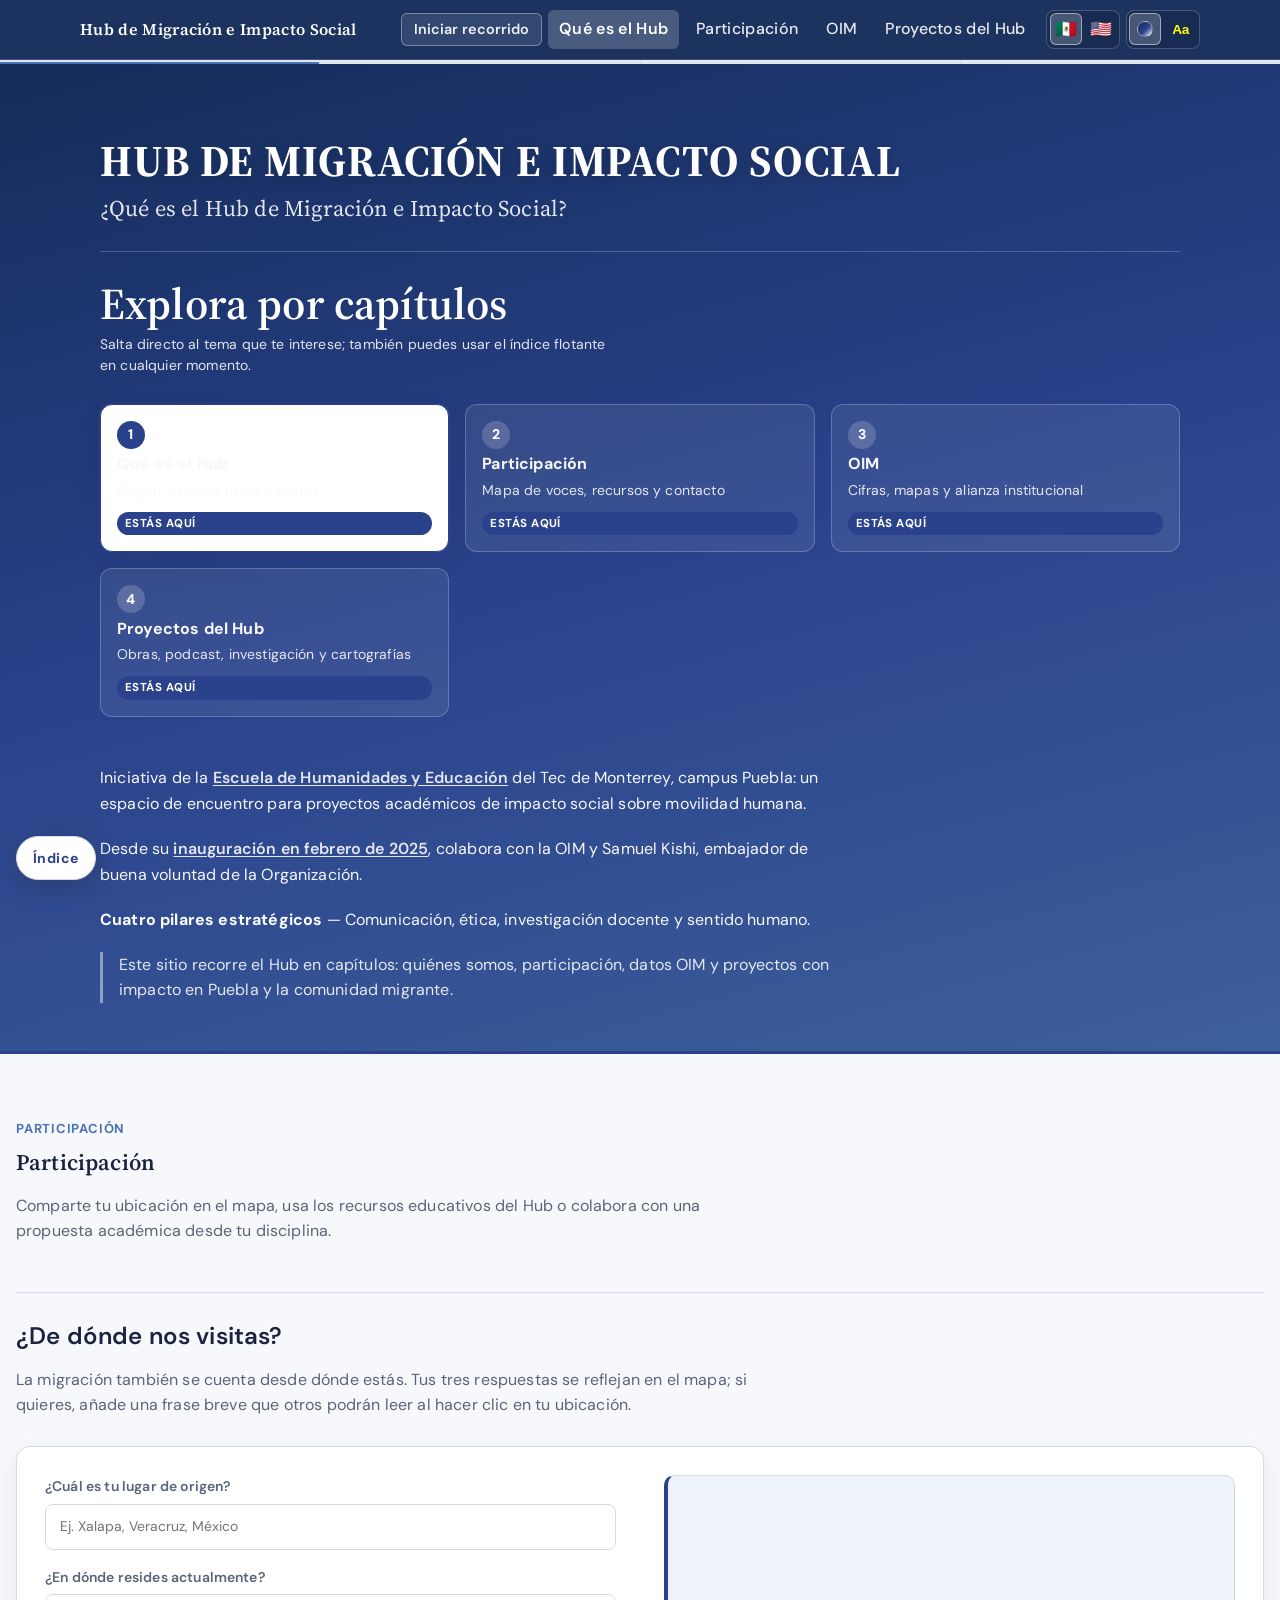
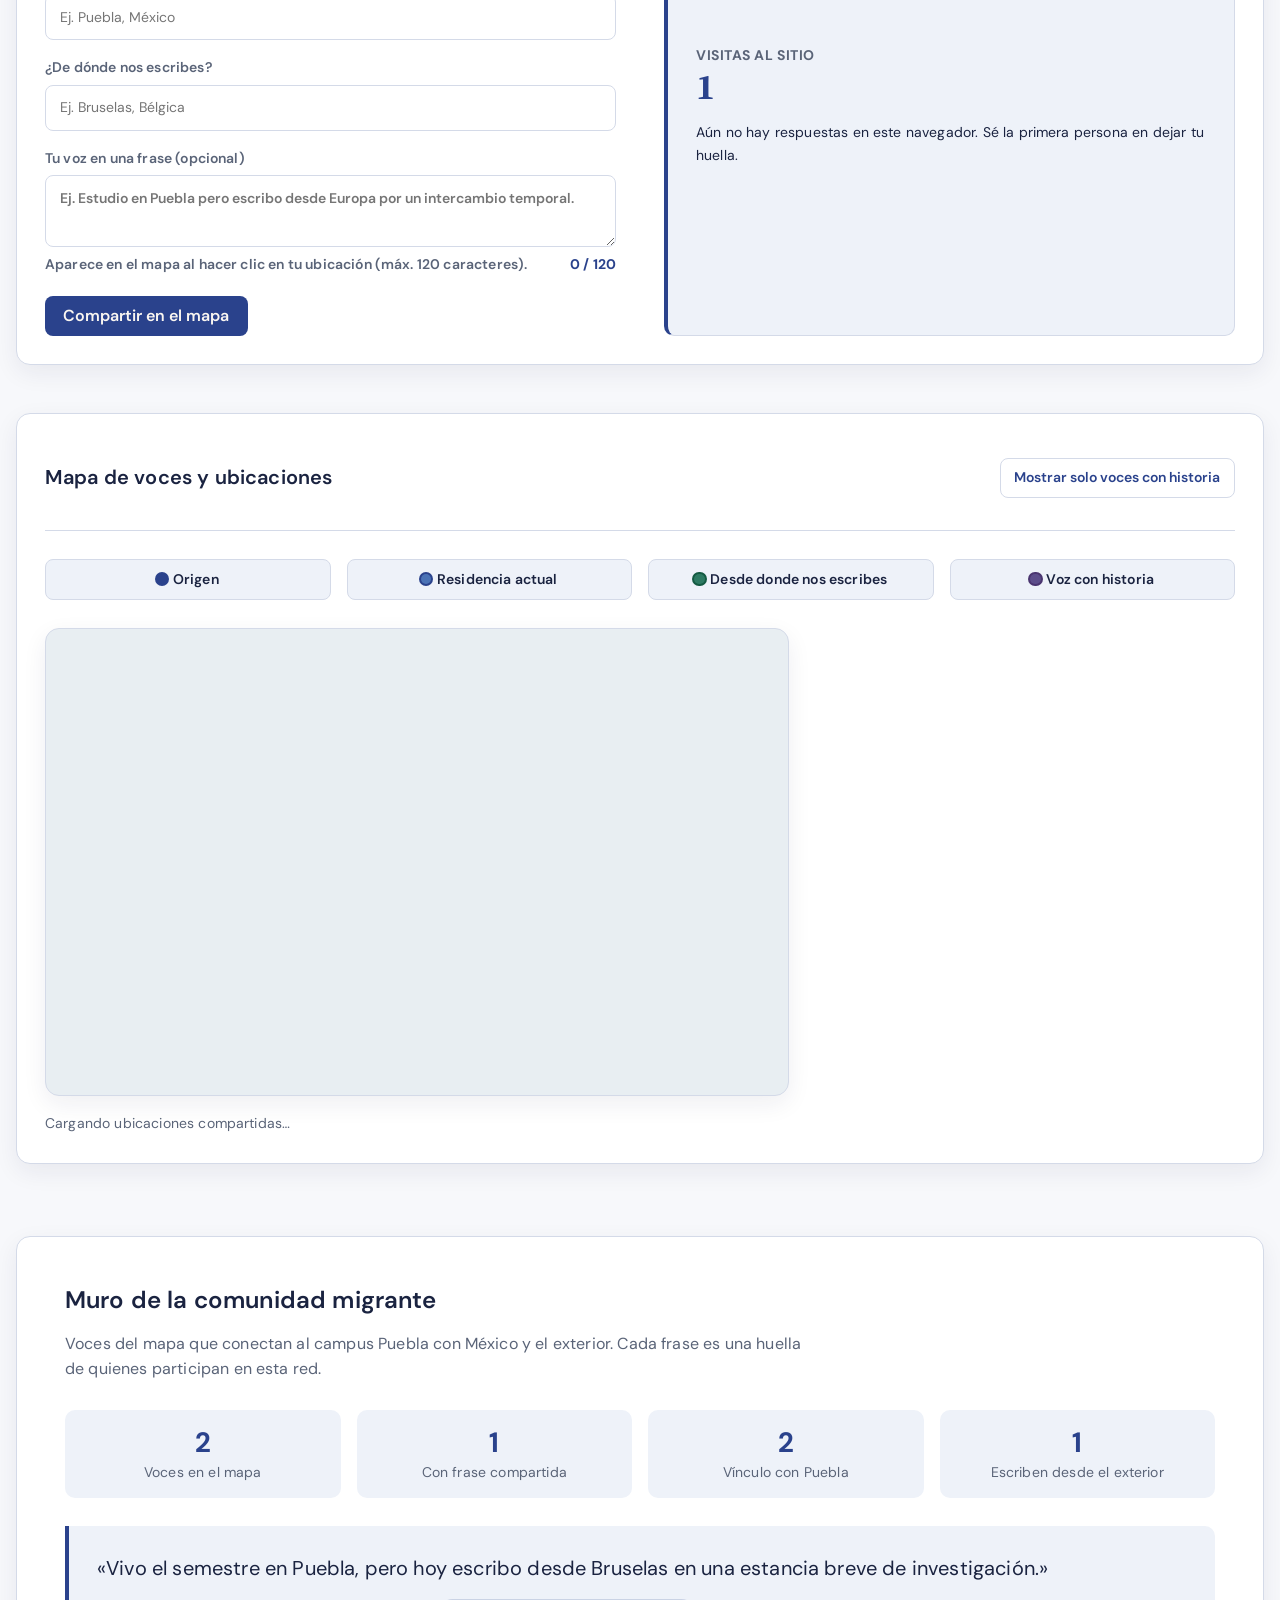
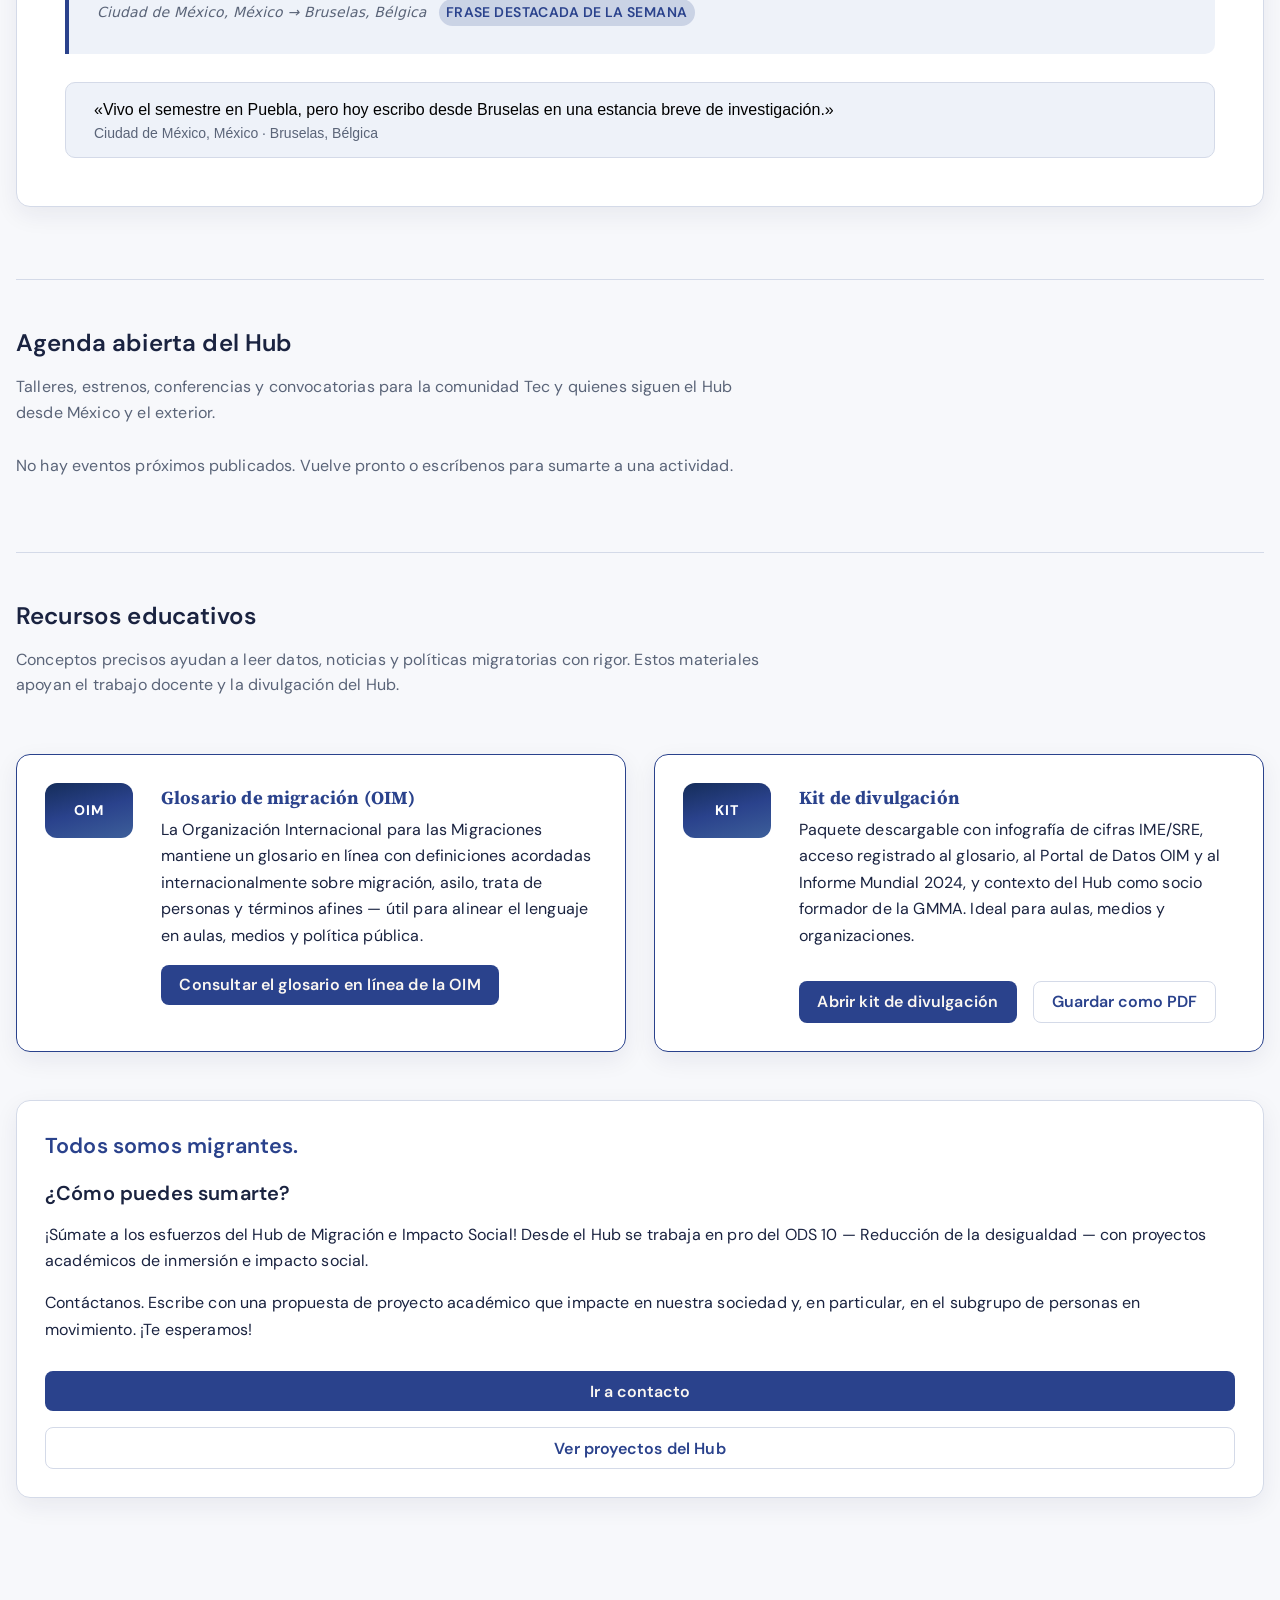
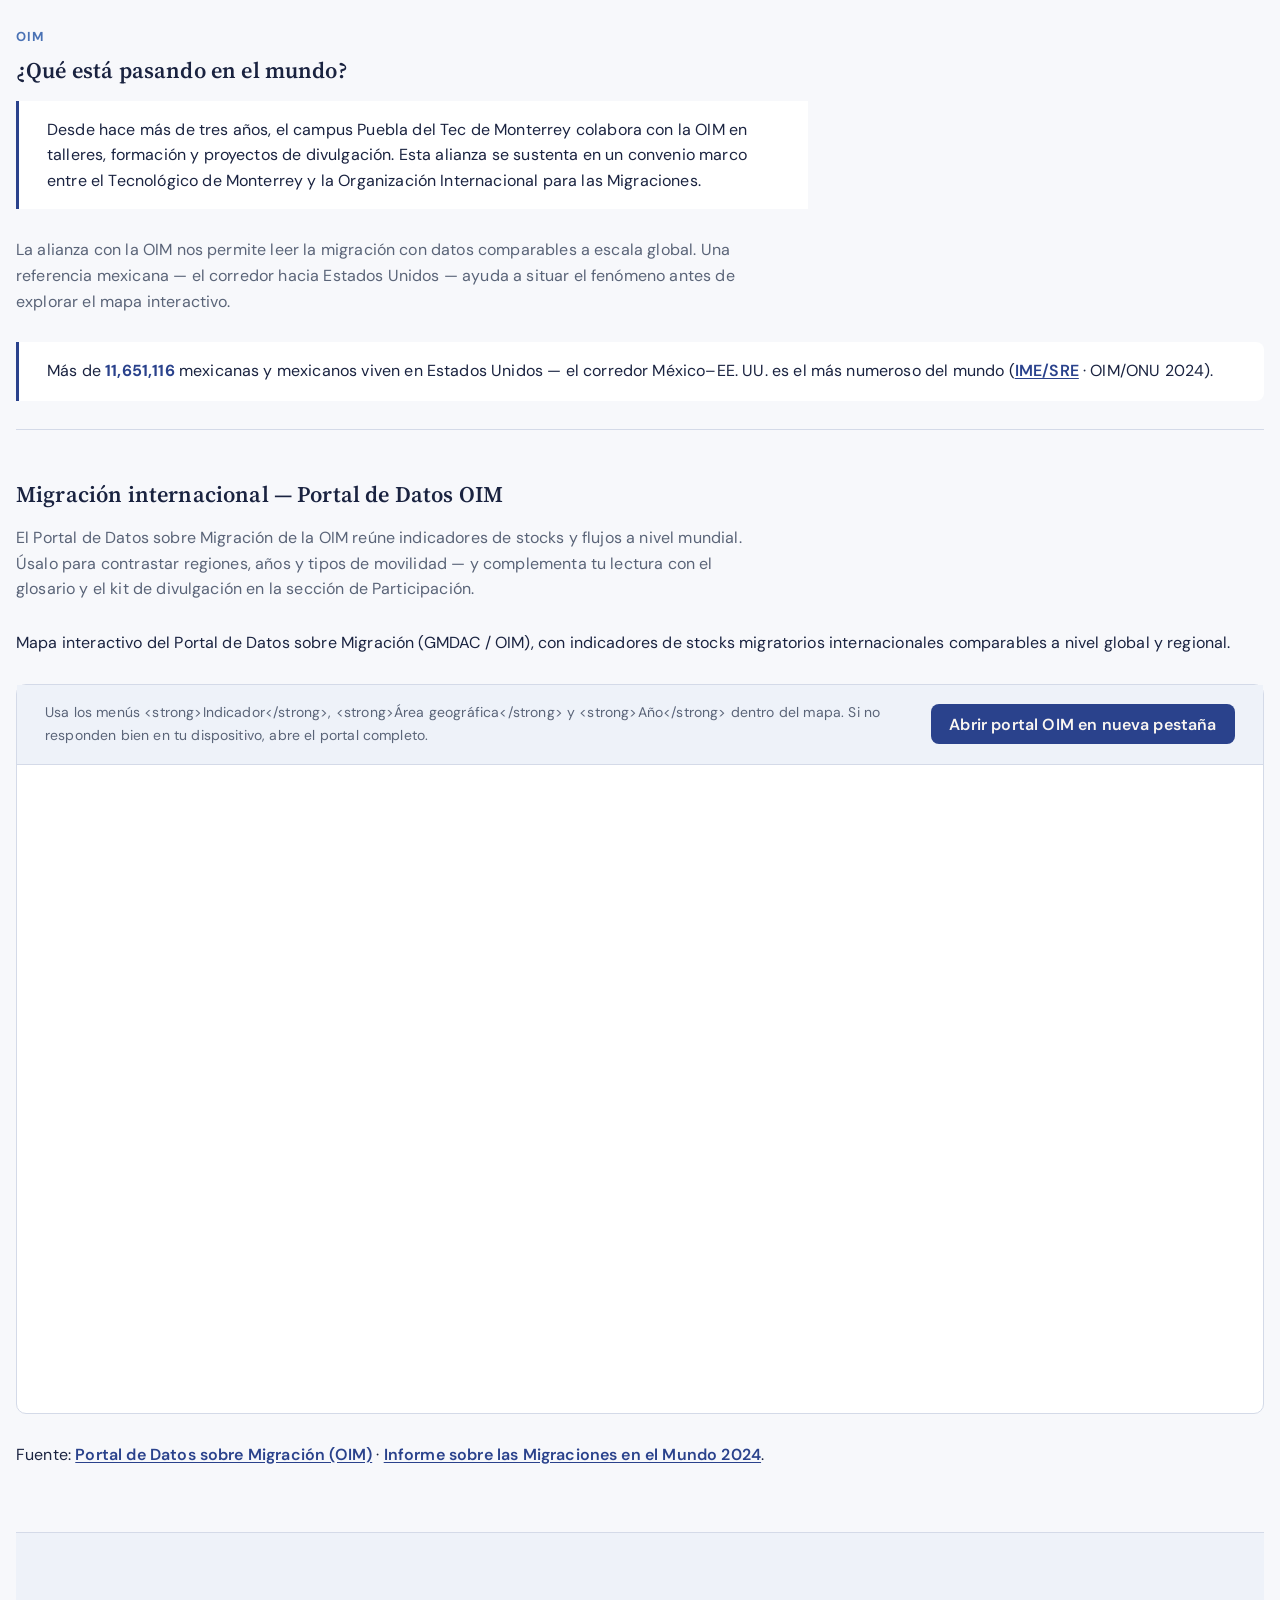
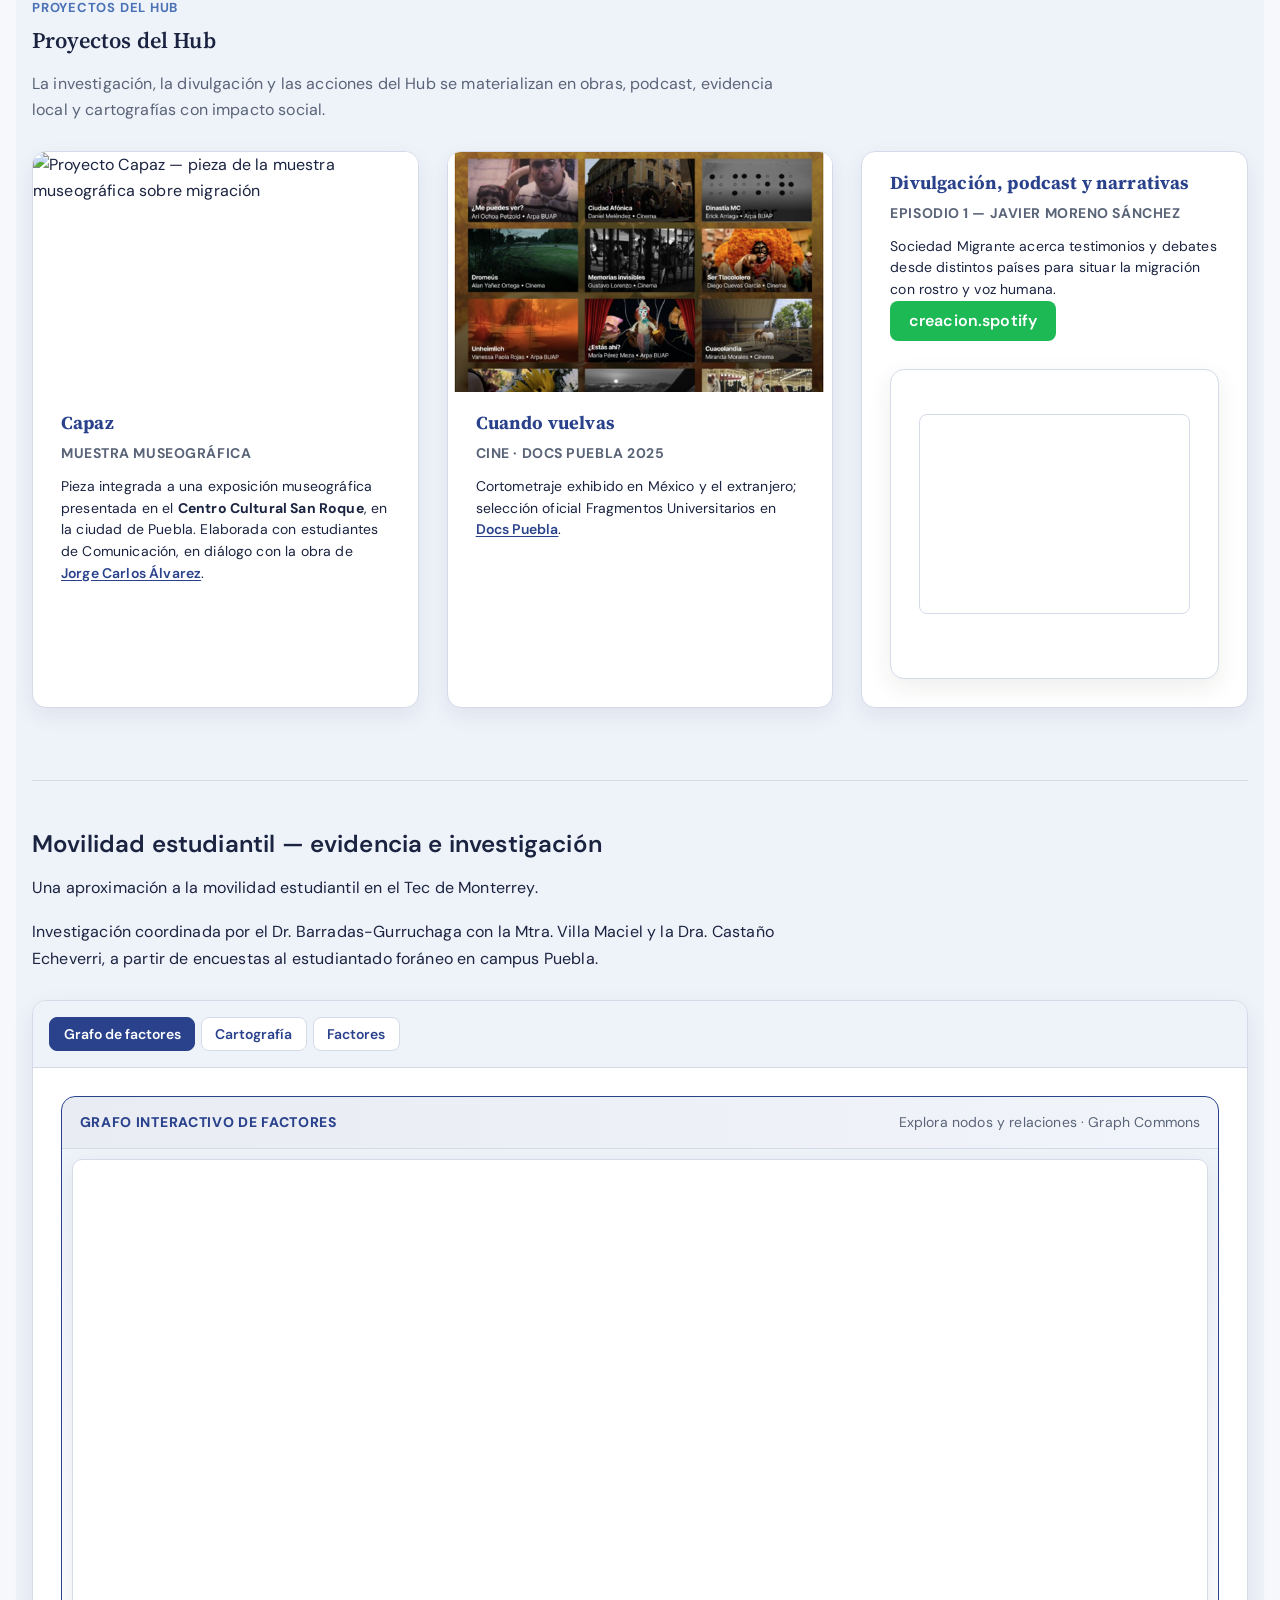
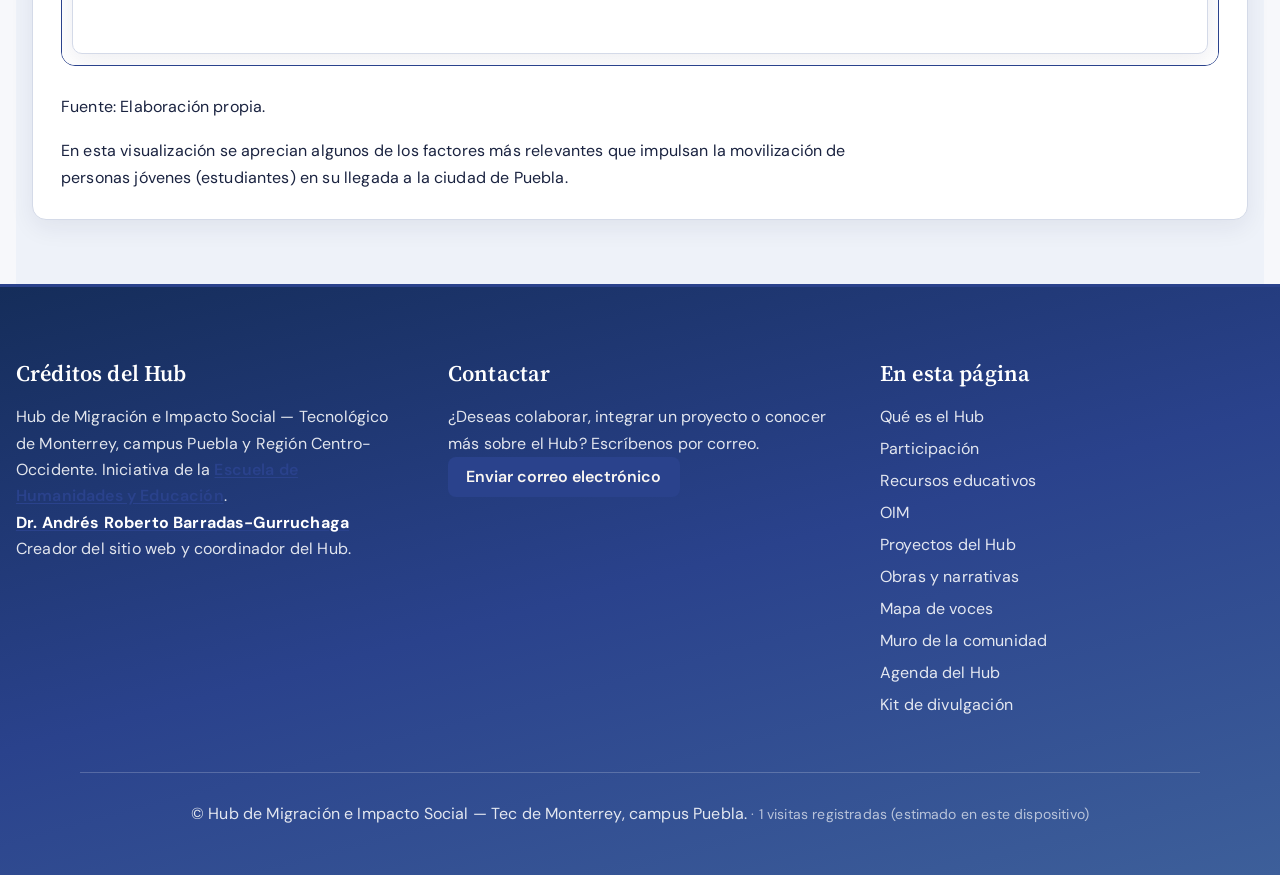
==== commit 779f9f6f: "ab" ====
--- a/index.html
+++ b/index.html
@@ -183,9 +183,9 @@
 
         <div class="hub-descripcion texto-flow">
           <p data-i18n="hub.p0" data-i18n-html="true">Iniciativa de la <a href="https://tec.mx/es/ehe" target="_blank" rel="noopener noreferrer">Escuela de Humanidades y Educación</a> del Tec de Monterrey, campus Puebla: un espacio de encuentro para proyectos académicos de impacto social sobre movilidad humana.</p>
-          <p data-i18n="hub.p1" data-i18n-html="true">Desde su <a href="https://mediatik.com.mx/inauguran-en-el-tec-de-monterrey-puebla-un-centro-para-el-estudio-de-la-migracion/" target="_blank" rel="noopener noreferrer">inauguración en febrero de 2025</a>, colabora con la OIM y Samuel Kishi, embajador de buena voluntad de la Organización.</p>
+          <p data-i18n="hub.p1" data-i18n-html="true">A partir de su <a href="https://mediatik.com.mx/inauguran-en-el-tec-de-monterrey-puebla-un-centro-para-el-estudio-de-la-migracion/" target="_blank" rel="noopener noreferrer">inauguración en febrero de 2025</a>, se ha fortalecido la relación con socios formadores como la Organización Internacional para las Migracoines (OIM) o Samuel Kishi, embajador de buena voluntad de la OIM que nos acompañó durante la inauguración.</p>
           <p>
-            <strong data-i18n="hub.p2.title">Cuatro pilares estratégicos</strong>
+            <strong data-i18n="hub.p2.title">Pilares estratégicos</strong>
             <span data-i18n="hub.p2.body"> — Comunicación, ética, investigación docente y sentido humano.</span>
           </p>
           <p class="puente-narrativo hub-puente" data-i18n="hub.puente">
@@ -401,7 +401,7 @@
             <p class="participacion-lema" data-i18n="participacion.lema">Todos somos migrantes.</p>
             <h4 id="participacion-invitacion-titulo" class="participacion-subtitulo participacion-subtitulo--menor" data-i18n="participacion.invite.title">¿Cómo puedes sumarte?</h4>
             <p class="texto" data-i18n="participacion.p2">
-              ¡Súmate a los esfuerzos del Hub de Migración e Impacto Social! Desde el Hub se trabaja en pro del ODS 10 — Reducción de la desigualdad — con proyectos académicos de inmersión e impacto social.
+              ¡Súmate a los esfuerzos del Hub de Migración e Impacto Social! Desde el Hub se trabaja en pro del ODS 10 — Reducción de la desigualdad — con proyectos académicos de inmersión e impacto social, principalmente con subgrupo de personas en movimiento.
             </p>
             <p class="texto" data-i18n="participacion.p3">
               Contáctanos. Escribe con una propuesta de proyecto académico que impacte en nuestra sociedad y, en particular, en el subgrupo de personas en movimiento. ¡Te esperamos!
--- a/style.css
+++ b/style.css
@@ -2147,6 +2147,202 @@
   border-top: 1px solid var(--linea);
 }
 
+.participacion-recursos {
+  margin-top: var(--espacio-xl);
+  padding-top: var(--espacio-lg);
+  border-top: 1px solid var(--linea);
+}
+
+.muro-comunidad {
+  margin-top: var(--espacio-xl);
+  padding: var(--espacio-lg);
+  border: 1px solid var(--linea);
+  border-radius: 14px;
+  background: var(--panel);
+  box-shadow: 0 8px 24px var(--sombra);
+}
+
+.muro-metricas {
+  display: grid;
+  grid-template-columns: repeat(4, minmax(0, 1fr));
+  gap: var(--espacio-sm);
+  margin-bottom: var(--espacio-md);
+}
+
+.muro-metrica {
+  padding: var(--espacio-sm);
+  border-radius: 10px;
+  background: var(--seccion-panel);
+  text-align: center;
+}
+
+.muro-metrica-num {
+  display: block;
+  font-size: clamp(1.35rem, 3vw, 1.75rem);
+  font-weight: 700;
+  color: var(--acento);
+  line-height: 1.2;
+}
+
+.muro-metrica-etiq {
+  display: block;
+  margin-top: 0.25rem;
+  font-size: var(--fz-pequena);
+  color: var(--muted);
+  line-height: 1.3;
+}
+
+.muro-frase-destacada {
+  margin: 0 0 var(--espacio-md);
+  padding: var(--espacio-md);
+  border-left: 4px solid var(--acento);
+  background: var(--seccion-panel);
+  border-radius: 0 10px 10px 0;
+}
+
+.muro-frase-texto {
+  margin: 0 0 var(--espacio-sm);
+  font-family: var(--fuente-serif);
+  font-size: clamp(1.05rem, 2.4vw, 1.25rem);
+  line-height: 1.45;
+}
+
+.muro-frase-pie {
+  display: flex;
+  flex-wrap: wrap;
+  gap: 0.35rem 0.75rem;
+  align-items: center;
+  font-size: var(--fz-pequena);
+  color: var(--muted);
+}
+
+.muro-frase-etiqueta {
+  padding: 0.12rem 0.45rem;
+  border-radius: 999px;
+  background: color-mix(in srgb, var(--acento) 18%, transparent);
+  color: var(--acento);
+  font-weight: 600;
+  text-transform: uppercase;
+  letter-spacing: 0.03em;
+}
+
+.muro-frase-vacia {
+  margin: 0 0 var(--espacio-md);
+  color: var(--muted);
+}
+
+.muro-voces-lista {
+  display: grid;
+  gap: var(--espacio-sm);
+  margin: 0;
+  padding: 0;
+  list-style: none;
+}
+
+.muro-voz-item {
+  width: 100%;
+  padding: var(--espacio-sm) var(--espacio-md);
+  border: 1px solid var(--linea);
+  border-radius: 10px;
+  background: var(--seccion-panel);
+  text-align: left;
+  cursor: pointer;
+  transition: border-color 0.15s ease, box-shadow 0.15s ease;
+}
+
+.muro-voz-item:hover {
+  border-color: var(--acento);
+  box-shadow: 0 4px 14px var(--sombra);
+}
+
+.muro-voz-frase {
+  display: block;
+  font-family: var(--fuente-serif);
+  font-size: 1rem;
+  line-height: 1.4;
+  margin-bottom: 0.25rem;
+}
+
+.muro-voz-meta {
+  display: block;
+  font-size: var(--fz-pequena);
+  color: var(--muted);
+}
+
+.calendario-hub {
+  margin-top: var(--espacio-xl);
+  padding-top: var(--espacio-lg);
+  border-top: 1px solid var(--linea);
+}
+
+.calendario-lista {
+  display: grid;
+  gap: var(--espacio-md);
+  margin: 0;
+  padding: 0;
+  list-style: none;
+}
+
+.calendario-item {
+  padding: var(--espacio-md);
+  border: 1px solid var(--linea);
+  border-radius: 12px;
+  background: var(--panel);
+  box-shadow: 0 6px 18px var(--sombra);
+}
+
+.calendario-item-cabecera {
+  display: flex;
+  flex-wrap: wrap;
+  gap: 0.5rem 1rem;
+  align-items: center;
+  margin-bottom: 0.5rem;
+}
+
+.calendario-fecha {
+  font-weight: 600;
+  color: var(--acento);
+}
+
+.calendario-tipo {
+  padding: 0.15rem 0.55rem;
+  border-radius: 999px;
+  background: var(--seccion-panel);
+  font-size: var(--fz-pequena);
+  font-weight: 600;
+  text-transform: uppercase;
+  letter-spacing: 0.03em;
+}
+
+.calendario-evento-titulo {
+  margin: 0 0 0.35rem;
+  font-size: 1.1rem;
+}
+
+.calendario-lugar {
+  margin: 0 0 0.35rem;
+  font-size: var(--fz-pequena);
+  color: var(--muted);
+}
+
+.calendario-desc {
+  margin: 0 0 var(--espacio-sm);
+}
+
+.calendario-enlace {
+  margin-top: 0.35rem;
+}
+
+.calendario-vacio {
+  color: var(--muted);
+}
+
+@media (max-width: 720px) {
+  .muro-metricas {
+    grid-template-columns: repeat(2, minmax(0, 1fr));
+  }
+}
+
 .participacion-invitacion {
   margin-top: var(--espacio-lg);
   padding: var(--espacio-md);
